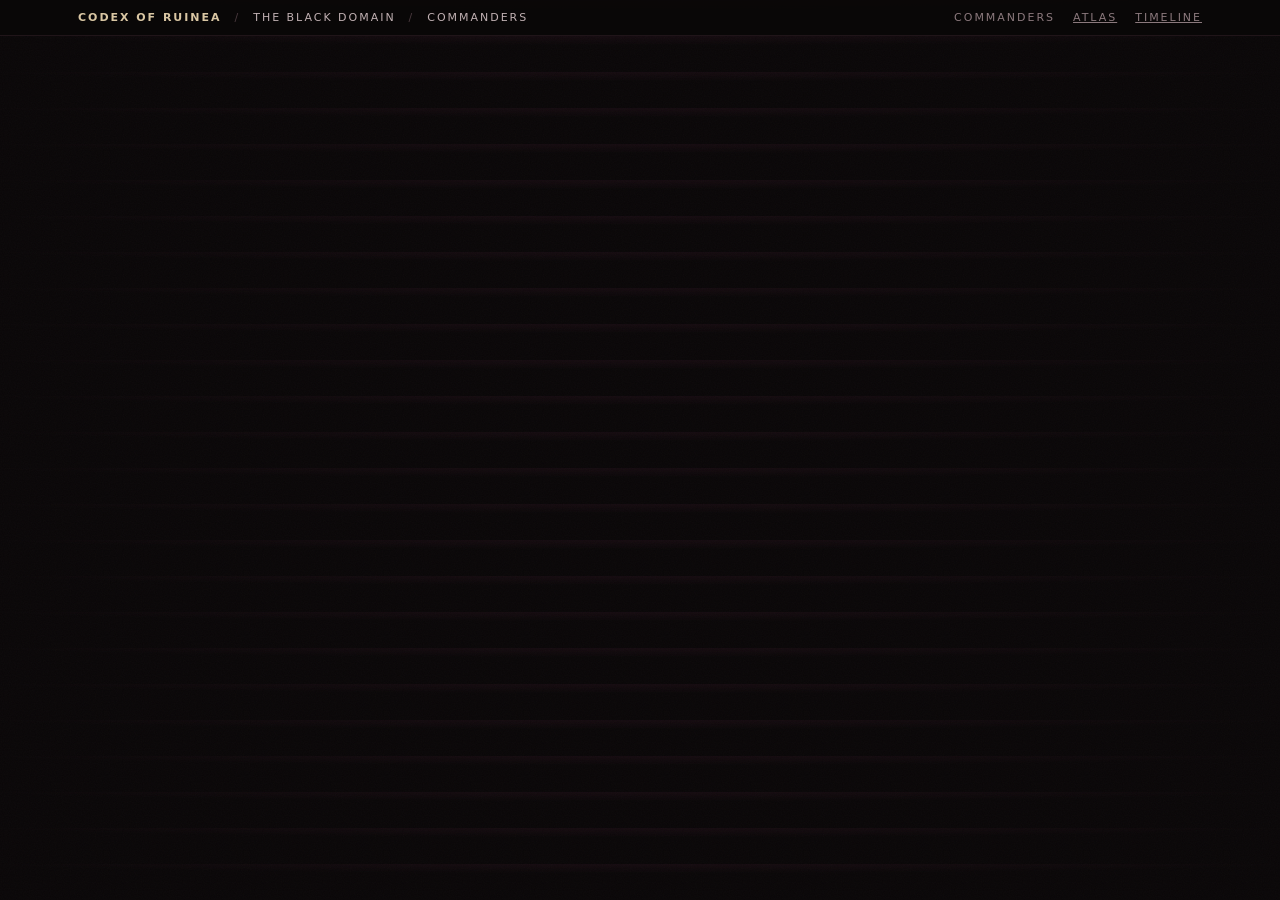
==== commander.html @ 446eeb6d "chore(index): patch otomatis [skip ci]" ====
<!doctype html>
<html lang="en">
<head>
<meta charset="utf-8">
<meta name="viewport" content="width=device-width, initial-scale=1, viewport-fit=cover">
<meta name="theme-color" content="#0a0708">
<title>Commander — Codex of Ruinea</title>
<style>

/* ═══ TOKENS ═══ */
:root{
  --bg:#0a0708; --panel:#140e11; --panel-2:#1a1216;
  --line:#2b1d22; --line-soft:#201519;
  --ink:#ece4e3; --ink-2:#c0b0b2; --muted:#8b797d;
  --garnet:#c22b40; --garnet-dim:#7d1a29; --bone:#d9c6a3;
  --serif:"Iowan Old Style","Palatino Linotype",Palatino,"Book Antiqua",Georgia,serif;
  --sans:ui-sans-serif,system-ui,-apple-system,"Segoe UI",Roboto,Helvetica,Arial,sans-serif;
  --radius:14px; --maxw:1180px;
}
/* ═══ FLUID GUARDS ═══ */
html{-webkit-text-size-adjust:100%;scroll-behavior:smooth}
*,*::before,*::after{box-sizing:border-box;min-width:0}
img,svg,video{max-width:100%;height:auto}
body{margin:0;overflow-wrap:break-word;
  background:radial-gradient(90% 60% at 50% -10%,#1a0d13 0%,transparent 60%),var(--bg);
  color:var(--ink);font:400 16px/1.72 var(--sans);-webkit-font-smoothing:antialiased}
body::after{content:"";position:fixed;inset:0;pointer-events:none;z-index:9;opacity:.03;
  background-image:url("data:image/svg+xml,%3Csvg xmlns='http://www.w3.org/2000/svg' width='140' height='140'%3E%3Cfilter id='n'%3E%3CfeTurbulence type='fractalNoise' baseFrequency='.85' numOctaves='3'/%3E%3C/filter%3E%3Crect width='140' height='140' filter='url(%23n)'/%3E%3C/svg%3E")}
a{color:inherit}
.view[hidden]{display:none!important}

/* flex row yang tidak boleh menyusut */
.toc ol > li,
.roster ol > li,
.chips > li,
.forms__tab{
  flex:0 0 auto;
  min-width:auto;
}

/* ═══ TOP BAR ═══ */
.topbar{position:sticky;top:0;z-index:30;border-bottom:1px solid var(--line-soft);
  background:rgba(10,7,8,.86);backdrop-filter:blur(14px)}
.topbar__in{max-width:var(--maxw);margin:0 auto;padding:12px 28px;display:flex;align-items:center;gap:13px;
  font:500 11px/1 var(--sans);letter-spacing:.18em;text-transform:uppercase;color:var(--muted)}
.topbar__in b{color:var(--bone);font-weight:600}
.topbar__in .sep{color:#4a3a3f}
.topbar__in .cur{color:var(--ink-2);cursor:pointer;text-decoration:none}
.topbar__right{margin-left:auto;display:flex;gap:18px}
.topbar__right a{cursor:pointer;transition:color .2s}
.topbar__right a:hover{color:var(--garnet)}

/* ═══ HERO — potret besar, terpusat ═══ */
.hero{position:relative;overflow:hidden;border-bottom:1px solid var(--line-soft);
  background:
    radial-gradient(110% 80% at 50% 0%,rgba(126,22,48,.48),transparent 62%),
    radial-gradient(80% 110% at 88% 8%,rgba(58,24,88,.38),transparent 66%),
    linear-gradient(180deg,#180e12 0%,#0a0708 88%)}
.hero::before{content:"";position:absolute;left:0;right:0;bottom:0;height:45%;
  background:linear-gradient(180deg,transparent,rgba(140,30,55,.10));pointer-events:none}
/* landing (grid): hero melebur ke latar, tanpa garis potong */
#view-roster .hero{border-bottom:0;background:
  radial-gradient(120% 80% at 50% -10%,rgba(126,22,48,.45) 0%,rgba(126,22,48,.14) 36%,transparent 70%),
  radial-gradient(80% 80% at 88% 0%,rgba(58,24,88,.32) 0%,transparent 62%),
  linear-gradient(180deg,rgba(27,16,21,.88) 0%,rgba(21,13,17,.55) 38%,rgba(10,7,8,0) 100%)}
#view-roster .hero::before{background:linear-gradient(180deg,transparent 0%,rgba(140,30,55,.10) 45%,transparent 100%)}
.hero__in{position:relative;max-width:var(--maxw);margin:0 auto;padding:54px 28px 46px;
  display:grid;grid-template-columns:1fr;justify-items:center;gap:28px;text-align:center}
.hero__in--wide{justify-items:start;text-align:left;max-width:920px;gap:0}
.hero__art{width:min(310px,60vw)}
.hero__art .ph{aspect-ratio:3/4;border-radius:16px}
.eyebrow{margin:0 0 13px;font:600 11px/1 var(--sans);letter-spacing:.24em;text-transform:uppercase;color:var(--garnet)}
h1{margin:0;font:400 clamp(40px,7.5vw,84px)/.96 var(--serif);letter-spacing:-.02em;color:#f4ecea}
h1.sm{font-size:clamp(30px,5.4vw,56px)}
.hero__tag{margin:16px auto 0;max-width:62ch;font:400 16.5px/1.7 var(--serif);color:var(--ink-2)}
.hero__in--wide .hero__tag{margin-left:0}
.chips{display:flex;flex-wrap:wrap;gap:7px;margin:22px 0 0;padding:0;list-style:none;justify-content:center}
.hero__in--wide .chips{justify-content:flex-start}
.chips li{padding:6px 12px;border:1px solid var(--line);border-radius:999px;
  font:500 10.5px/1 var(--sans);letter-spacing:.11em;text-transform:uppercase;
  color:var(--ink-2);background:rgba(255,255,255,.02)}
.chips li.is-accent{border-color:var(--garnet-dim);color:#e6a7b0;background:rgba(194,43,64,.10)}

/* ═══ LAYOUT ═══ */
.wrap{max-width:var(--maxw);margin:0 auto;padding:40px 28px 120px}
.layout{max-width:var(--maxw);margin:0 auto;padding:0 28px 120px;
  display:grid;grid-template-columns:208px minmax(0,1fr);gap:52px}
.side{position:sticky;top:64px;align-self:start;padding:28px 0 0;max-height:calc(100vh - 80px);overflow-y:auto}
.side h2{margin:0 0 14px;font:600 10px/1 var(--sans);letter-spacing:.24em;text-transform:uppercase;color:var(--muted)}
.toc ol{list-style:none;margin:0;padding:0;display:grid;gap:2px;font:400 13px/1 var(--sans)}
.toc a{display:flex;gap:10px;padding:8px 10px;border-radius:8px;text-decoration:none;color:var(--ink-2);transition:background .18s,color .18s}
.toc a i{font-style:normal;color:#4d3b40;font-variant-numeric:tabular-nums;font-size:11px;padding-top:2px}
.toc a:hover{background:rgba(194,43,64,.10);color:#fff}
.roster{margin-top:28px;padding-top:20px;border-top:1px solid var(--line-soft)}
.roster ol{list-style:none;margin:0;padding:0;display:grid;gap:1px}
.roster a{display:grid;grid-template-columns:22px minmax(0,1fr) auto;align-items:center;gap:9px;
  padding:6px 8px;border-radius:7px;text-decoration:none;color:var(--ink-2);font-size:12.5px;
  cursor:pointer;transition:background .16s,color .16s}
.roster a:hover{background:rgba(255,255,255,.04);color:#fff}
.roster .av{width:22px;height:22px;border-radius:50%;border:1px solid var(--line);
  background:linear-gradient(150deg,#241820,#12100f);overflow:hidden}
.roster .av img{width:100%;height:100%;object-fit:cover}
.roster .nm{overflow:hidden;text-overflow:ellipsis;white-space:nowrap}
.roster .t{font:600 10px/1 var(--sans);color:#5c4a4f;font-variant-numeric:tabular-nums}
.roster a[aria-current="page"]{background:rgba(194,43,64,.13);color:#fff}
.roster a[aria-current="page"] .t{color:#e6a7b0}
.roster a[aria-current="page"] .av{border-color:var(--garnet)}
main{min-width:0;padding-top:30px}

/* ═══ SECTIONS ═══ */
.sec{padding:40px 0 0;scroll-margin-top:80px}
.sec__head{margin-bottom:24px;border-bottom:1px solid var(--line-soft);padding-bottom:14px}
.sec__kick{display:block;font:600 10px/1 var(--sans);letter-spacing:.24em;text-transform:uppercase;color:var(--garnet);margin-bottom:9px}
.sec h2{margin:0;font:400 clamp(24px,3.2vw,32px)/1.15 var(--serif);color:#f2e9e7}
.sec h3{margin:32px 0 12px;font:600 12px/1 var(--sans);letter-spacing:.16em;text-transform:uppercase;color:var(--bone)}
.sec p{margin:0 0 15px;color:var(--ink-2);max-width:none}
.sec p.lead{font:400 18.5px/1.7 var(--serif);color:var(--ink)}
.sec p strong{color:var(--ink);font-weight:600}

/* ═══ IMAGE PLACEHOLDER ═══ */
.ph{position:relative;display:grid;place-items:center;overflow:hidden;
  border:1px solid var(--line);border-radius:var(--radius);
  background:repeating-linear-gradient(135deg,rgba(194,43,64,.055) 0 14px,transparent 14px 28px),
             linear-gradient(155deg,#1c1216,#0c0809)}
.ph::before,.ph::after{content:"";position:absolute;width:15px;height:15px;border:1px solid var(--garnet-dim);opacity:.6}
.ph::before{top:11px;left:11px;border-right:0;border-bottom:0}
.ph::after{bottom:11px;right:11px;border-left:0;border-top:0}
.ph>span{padding:0 16px;text-align:center;font:500 9.5px/1.9 var(--sans);
  letter-spacing:.15em;text-transform:uppercase;color:#6f5c61}
.ph>span b{display:block;color:#967f85;font-weight:600;letter-spacing:.2em}
.ph>img{position:absolute;inset:0;width:100%;height:100%;object-fit:cover;z-index:1}
.ph.has-img>span{display:none}
.ph--wide{aspect-ratio:16/9}

/* ═══ INFOBOX ═══ */
.infobox{float:right;width:280px;margin:0 0 20px 30px;border:1px solid var(--line);
  border-radius:var(--radius);background:linear-gradient(170deg,var(--panel-2),var(--panel));overflow:hidden}
.infobox h3{margin:0;padding:12px 17px;border-bottom:1px solid var(--line-soft);
  font:600 10px/1 var(--sans);letter-spacing:.22em;text-transform:uppercase;
  color:var(--bone);background:rgba(194,43,64,.08)}
.infobox dl{margin:0;padding:5px 0}
.infobox dl>div{display:grid;grid-template-columns:88px minmax(0,1fr);gap:11px;padding:9px 17px;border-bottom:1px solid rgba(255,255,255,.028)}
.infobox dl>div:last-child{border-bottom:0}
.infobox dt{font:600 9.5px/1.6 var(--sans);letter-spacing:.13em;text-transform:uppercase;color:#5c4a4f;padding-top:2px}
.infobox dd{margin:0;font:400 13px/1.6 var(--sans);color:var(--ink-2)}
.infobox dd b{color:var(--ink);font-weight:600}

/* ═══ FORM TABS — potret besar di tengah ═══ */
.forms{margin:26px 0 0}
.forms__tabs{display:flex;flex-wrap:wrap;gap:5px;margin-bottom:24px;
  border-bottom:1px solid var(--line-soft);padding-bottom:13px;justify-content:center}
.forms__tab{cursor:pointer;padding:9px 14px;border-radius:8px;border:1px solid transparent;
  background:transparent;font:500 10.5px/1 var(--sans);letter-spacing:.13em;
  text-transform:uppercase;color:var(--muted);transition:all .18s}
.forms__tab:hover{color:var(--ink);background:rgba(255,255,255,.03)}
.forms__tab.is-active{color:#fff;background:rgba(194,43,64,.14);border-color:var(--garnet-dim)}
.forms__panels>.panel{display:none}
.forms__panels>.panel.is-active{display:block}
.panel .ph{aspect-ratio:3/4;width:min(320px,74vw);margin:0 auto 22px;border-radius:14px}
.panel h4{margin:0 0 12px;font:400 22px/1.2 var(--serif);color:#f0e7e5;text-align:center}
.panel p{margin:0 auto 12px;font-size:14.5px;color:var(--ink-2);max-width:none;text-align:left}
.panel .meta{display:flex;flex-wrap:wrap;gap:6px;margin-top:15px;justify-content:center}
.meta em{font-style:normal;padding:5px 10px;border-radius:6px;background:rgba(255,255,255,.035);
  border:1px solid var(--line-soft);font:500 9.5px/1 var(--sans);letter-spacing:.1em;
  text-transform:uppercase;color:#a08a8f}

/* ═══ PLATE ═══ */
.plate{margin:34px 0 0;border:1px solid var(--line);border-radius:var(--radius);background:var(--panel);overflow:hidden}
.plate__fig{position:relative}
.plate__fig .ph{aspect-ratio:16/9;border:0;border-radius:0}
.plate__fig::after{content:"";position:absolute;inset:0;pointer-events:none;
  background:radial-gradient(125% 95% at 50% 42%,transparent 48%,rgba(10,7,8,.55) 100%)}
.plate figcaption{padding:18px 22px 20px;border-top:1px solid var(--line-soft);
  background:linear-gradient(180deg,rgba(194,43,64,.06),rgba(0,0,0,0) 85%)}
.plate__label{display:block;margin-bottom:8px;font:600 10px/1 var(--sans);letter-spacing:.22em;text-transform:uppercase;color:var(--garnet)}
.plate figcaption p{margin:0;font:400 15px/1.7 var(--serif);color:var(--ink-2)}
@media (min-width:1100px){.plate{margin-left:-26px;margin-right:-26px}}

/* ═══ QUOTES ═══ */
.quote{margin:0 0 12px;padding:18px 22px;border-radius:var(--radius);background:var(--panel);
  border:1px solid var(--line-soft);border-left:2px solid var(--garnet-dim)}
.quote p{margin:0;font:400 16.5px/1.62 var(--serif);color:#e4d9d8;font-style:italic;max-width:64ch}
.quote footer{margin-top:11px;font:500 9.5px/1 var(--sans);letter-spacing:.17em;text-transform:uppercase;color:var(--muted)}
.quote footer b{color:var(--garnet);font-weight:600}

/* ═══ STATS ═══ */
.stats{display:grid;gap:11px;margin:20px 0 8px;max-width:520px}
.stat{display:grid;grid-template-columns:42px minmax(0,1fr) 38px;gap:13px;align-items:center}
.stat__k{font:600 10px/1 var(--sans);letter-spacing:.15em;color:var(--muted)}
.stat__bar{height:6px;border-radius:99px;background:rgba(255,255,255,.055);overflow:hidden}
.stat__bar i{display:block;height:100%;border-radius:99px;
  background:linear-gradient(90deg,var(--garnet-dim),var(--garnet));width:var(--v);
  animation:grow .9s cubic-bezier(.2,.8,.2,1) both}
.stat__v{font:600 13px/1 var(--sans);color:var(--ink);text-align:right;font-variant-numeric:tabular-nums}
@keyframes grow{from{width:0}}

/* ═══ ABILITIES ═══ */
.abilities{display:grid;grid-template-columns:repeat(auto-fit,minmax(262px,1fr));gap:13px;margin-top:18px}
.ab{padding:19px;border-radius:var(--radius);border:1px solid var(--line-soft);background:var(--panel);transition:border-color .2s,transform .2s}
.ab:hover{border-color:var(--garnet-dim);transform:translateY(-2px)}
.ab h4{margin:0 0 4px;font:400 17.5px/1.3 var(--serif);color:#f0e7e5}
.ab .ab__sub{margin:0 0 11px;font:500 9.5px/1 var(--sans);letter-spacing:.15em;text-transform:uppercase;color:var(--garnet)}
.ab p{margin:0 0 11px;font-size:13.5px;line-height:1.62;color:var(--ink-2)}
.ab__row{display:flex;gap:9px;padding:7px 0;border-top:1px solid rgba(255,255,255,.035);font-size:12.5px;line-height:1.55}
.ab__row b{flex:0 0 58px;font:600 9.5px/1.9 var(--sans);letter-spacing:.13em;text-transform:uppercase;color:#5c4a4f}
.ab__row span{color:#a8969a}
.ab__row--story span{color:#8f7c81;font-style:italic}

/* ═══ TIMELINE ═══ */
.tl{position:relative;margin:24px 0 0;padding-left:26px}
.tl::before{content:"";position:absolute;left:5px;top:6px;bottom:6px;width:1px;
  background:linear-gradient(180deg,var(--garnet-dim),var(--line-soft))}
.tl__item{position:relative;padding:0 0 26px}
.tl__item::before{content:"";position:absolute;left:-26px;top:8px;width:11px;height:11px;
  border-radius:50%;background:var(--bg);border:1px solid var(--garnet)}
.tl__item:last-child::before{background:var(--garnet);box-shadow:0 0 0 4px rgba(194,43,64,.14)}
.tl__when{display:block;font:600 10px/1 var(--sans);letter-spacing:.19em;text-transform:uppercase;color:var(--muted);margin-bottom:7px}
.tl__item h4{margin:0 0 6px;font:400 18.5px/1.3 var(--serif);color:#eee5e3}
.tl__item p{margin:0;font-size:14.5px;line-height:1.68;color:var(--ink-2);max-width:none}

/* ═══ KEEPSAKE ═══ */
.keepsake{margin:28px 0 0;border-radius:var(--radius);overflow:hidden;border:1px solid var(--line);
  background:linear-gradient(165deg,#1a1114,#0d090a);display:grid;grid-template-columns:250px minmax(0,1fr)}
.keepsake .ph{border:0;border-radius:0;aspect-ratio:4/3;height:100%;width:100%;min-width:0}
.keepsake__body{padding:26px}
.keepsake__body h4{margin:0 0 13px;font:400 21px/1.25 var(--serif);color:var(--bone)}
.keepsake__body p{margin:0 0 11px;font-size:15px;line-height:1.7;color:var(--ink-2)}
.keepsake__body p:last-child{margin-bottom:0}

/* ═══ RELATIONSHIPS ═══ */
.rels{display:grid;grid-template-columns:repeat(auto-fit,minmax(280px,1fr));gap:12px;margin-top:20px}
.rel{padding:17px 19px;border-radius:0 10px 10px 0;border:1px solid var(--line-soft);
  border-left:2px solid var(--garnet-dim);background:var(--panel)}
.rel h4{margin:0 0 2px;font:400 17.5px/1.3 var(--serif);color:#eee5e3}
.rel .rel__role{display:block;margin:0 0 9px;font:500 9.5px/1.4 var(--sans);
  letter-spacing:.15em;text-transform:uppercase;color:var(--garnet)}
.rel p{margin:0;font-size:13.5px;line-height:1.62;color:var(--ink-2)}

/* ═══ SPOILER ═══ */
.spoiler{margin:24px 0 0;border:1px solid var(--garnet-dim);border-radius:var(--radius);
  background:linear-gradient(160deg,rgba(194,43,64,.09),rgba(0,0,0,0) 60%),var(--panel);overflow:hidden}
.spoiler summary{cursor:pointer;list-style:none;padding:17px 21px;display:flex;align-items:center;gap:12px;
  font:600 11px/1 var(--sans);letter-spacing:.19em;text-transform:uppercase;color:#e6a7b0}
.spoiler summary::-webkit-details-marker{display:none}
.spoiler summary::before{content:"◆";color:var(--garnet);font-size:10px;transition:transform .25s}
.spoiler[open] summary::before{transform:rotate(90deg)}
.spoiler summary::after{content:"reveal";margin-left:auto;color:var(--muted);letter-spacing:.13em;font-weight:500}
.spoiler[open] summary::after{content:"close"}
.spoiler__body{padding:0 21px 22px;border-top:1px solid rgba(194,43,64,.18)}
.spoiler__body .tl{margin-top:20px}

/* ═══ ROSTER GRID ═══ */
.grid{display:grid;grid-template-columns:repeat(auto-fit,minmax(200px,1fr));gap:15px;margin-top:26px}
.cmd{display:block;text-decoration:none;border-radius:var(--radius);overflow:hidden;
  border:1px solid var(--line);background:var(--panel);cursor:pointer;transition:border-color .2s,transform .2s}
.cmd:hover{border-color:var(--garnet-dim);transform:translateY(-3px)}
.cmd .ph{aspect-ratio:1/1;border:0;border-radius:0}
.cmd__body{padding:14px 16px 16px;background:linear-gradient(180deg,#160f13,#0c0809)}
.cmd__name{font:400 19px/1.2 var(--serif);color:#f0e7e5}
.cmd__title{margin-top:6px;font:600 9.5px/1.4 var(--sans);letter-spacing:.15em;text-transform:uppercase;color:var(--garnet)}
.cmd__meta{display:flex;justify-content:space-between;align-items:baseline;margin-top:11px;padding-top:10px;
  border-top:1px solid var(--line-soft);font:500 9.5px/1 var(--sans);letter-spacing:.09em;text-transform:uppercase;color:var(--muted)}
.cmd__meta b{color:var(--ink);font-weight:600;font-variant-numeric:tabular-nums}
.cmd--lead{border-color:var(--garnet-dim)}

/* ═══ PAGER ═══ */
.pager{margin-top:60px;padding-top:22px;border-top:1px solid var(--line-soft);display:flex;gap:12px;flex-wrap:wrap}
.pager a{flex:1 1 200px;padding:17px 19px;border-radius:var(--radius);border:1px solid var(--line-soft);
  background:var(--panel);text-decoration:none;cursor:pointer;transition:border-color .2s,background .2s}
.pager a:hover{border-color:var(--garnet-dim);background:var(--panel-2)}
.pager small{display:block;font:600 9.5px/1 var(--sans);letter-spacing:.19em;text-transform:uppercase;color:var(--muted);margin-bottom:6px}
.pager strong{font:400 16.5px/1.3 var(--serif);color:#eee5e3;font-weight:400}

/* ═══ RESPONSIVE ═══ */
@media (max-width:1100px){
  .layout{grid-template-columns:180px minmax(0,1fr);gap:34px;padding:0 24px 110px}
  .plate{margin-left:0;margin-right:0}
  .hero__in{padding:46px 24px 40px}
}
@media (max-width:900px){
  .hero__in{padding:34px 20px 30px;gap:22px}
  .hero__art{width:min(240px,64vw)}
  h1{font-size:clamp(34px,10vw,52px)}
  h1.sm{font-size:clamp(27px,7.6vw,40px)}
  .hero__tag{font-size:15.5px;line-height:1.65;margin-top:13px}
  .chips{gap:6px;margin-top:18px}
  .chips li{font-size:9.5px;padding:6px 10px}

  .layout{grid-template-columns:1fr;gap:0;padding:0 20px 96px}
  .side{position:static;max-height:none;overflow:visible;padding:13px 0 0;margin-bottom:4px;
    border-bottom:1px solid var(--line-soft)}
  .side>h2{display:none}
  .toc ol{display:flex;gap:7px;overflow-x:auto;-webkit-overflow-scrolling:touch;
    padding-bottom:11px;scrollbar-width:none}
  .toc ol::-webkit-scrollbar{display:none}
  .toc a{flex:0 0 auto;min-width:auto;white-space:nowrap;
    border:1px solid var(--line-soft);padding:8px 12px;font-size:12px}

  .roster{margin-top:0;padding-top:0;border-top:0;overflow-x:auto;scrollbar-width:none}
  .roster::-webkit-scrollbar{display:none}
  .roster h2{display:none}
  .roster ol{display:flex;gap:14px;padding:2px 0 13px}
  .roster a{grid-template-columns:1fr;justify-items:center;gap:6px;width:56px;padding:0}
  .roster .av{width:42px;height:42px}
  .roster .nm{font-size:9px;letter-spacing:.02em;text-align:center;max-width:56px;white-space:normal;line-height:1.3}
  .roster .t{display:none}

  .infobox{float:none;width:100%;margin:0 0 22px}
  .infobox dl>div{grid-template-columns:84px minmax(0,1fr);gap:10px}

  .forms__tabs{flex-wrap:nowrap;overflow-x:auto;scrollbar-width:none;gap:4px;justify-content:flex-start}
  .forms__tabs::-webkit-scrollbar{display:none}
  .forms__tab{white-space:nowrap;flex:0 0 auto}
  .panel .ph{width:min(290px,78vw)}

  .keepsake{grid-template-columns:1fr}
  .keepsake .ph{aspect-ratio:16/9;height:auto}
  .plate figcaption{padding:15px 17px 17px}
  .plate figcaption p{font-size:14.5px}

  .grid{grid-template-columns:repeat(auto-fit,minmax(140px,1fr));gap:12px;margin-top:20px}
  .cmd__body{padding:11px 13px 13px}
  .cmd__name{font-size:16.5px}
  .cmd__title{font-size:8.5px;letter-spacing:.11em}
  .cmd__meta{font-size:8.5px;letter-spacing:.05em;margin-top:9px;padding-top:8px}

  .topbar__in{padding:11px 20px;font-size:10px;gap:9px}
  .topbar__right{display:none}
  .cur{overflow:hidden;text-overflow:ellipsis;white-space:nowrap}

  .wrap{padding:28px 20px 90px}
  .sec{padding-top:32px}
  .tl{padding-left:22px}
  .tl__item::before{left:-22px}
}
@media (max-width:620px){
  .hero__art{width:min(210px,68vw)}
  .sec p.lead{font-size:16.5px;line-height:1.66}
  .abilities,.rels{grid-template-columns:1fr}
  .ab{padding:16px}
  .ab h4{font-size:16.5px}
  .quote{padding:15px 17px}
  .quote p{font-size:15.5px}
  .stat{grid-template-columns:34px minmax(0,1fr) 30px;gap:10px}
}
@media (max-width:400px){
  .hero__art{width:min(180px,72vw)}
  .infobox dl>div{grid-template-columns:1fr;gap:1px;padding:9px 15px}
  .infobox dt{padding-top:0}
}

</style>
</head>
<body>

<div class="topbar">
  <div class="topbar__in">
    <b>Codex of Ruinea</b><span class="sep">/</span>
    <a class="cur" data-view="roster">The Black Domain</a>
    <span class="sep">/</span>
    <span class="cur" id="crumb">Commanders</span>
    <div class="topbar__right"><a data-view="roster">Commanders</a><a href="#">Atlas</a><a href="#">Timeline</a></div>
  </div>



<script>
/* ═══ AUTO IMAGE LOADER ═══ */
(function(){
  const EXT = ['webp','png','jpg','jpeg'];

  document.querySelectorAll('.ph[data-img]').forEach(ph => {
    if (ph.dataset.label) {
      const s = document.createElement('span');
      s.innerHTML = ph.dataset.label;
      ph.appendChild(s);
    }
    const base = 'assets/' + ph.dataset.img;
    const img = new Image();
    img.alt = ph.dataset.alt || '';
    img.decoding = 'async';
    img.style.objectFit = ph.dataset.fit || 'cover';
    img.style.objectPosition = ph.dataset.pos || 'center';

    let i = 0;
    img.onload = () => { ph.classList.add('has-img'); };
    img.onerror = () => {
      i++;
      if (i < EXT.length) img.src = base + '.' + EXT[i];
      else img.remove();
    };
    img.src = base + '.' + EXT[0];

    ph.prepend(img);        /* masuk DOM dulu */
    img.loading = 'lazy';   /* baru boleh lazy */
  });

  /* avatar strip sidebar */
  document.querySelectorAll('.roster .av').forEach(av => {
    const link = av.closest('a');
    const id = link && link.dataset.view;
    if (!id) return;
    const base = 'assets/' + id + '-roster';
    const im = new Image();
    let i = 0;
    im.onerror = () => { i++; if (i < EXT.length) im.src = base + '.' + EXT[i]; else im.remove(); };
    im.onload = () => { av.appendChild(im); };
    im.src = base + '.' + EXT[0];
  });
})();



/* ═══ FORM TABS ═══ */
document.addEventListener('click', e => {
  const tab = e.target.closest('.forms__tab');
  if (!tab) return;
  const box = tab.closest('[data-forms]');
  const tabs = [...box.querySelectorAll('.forms__tab')];
  const idx = tabs.indexOf(tab);
  tabs.forEach((t,i) => t.classList.toggle('is-active', i === idx));
  box.querySelectorAll('.forms__panels > .panel')
     .forEach((p,i) => p.classList.toggle('is-active', i === idx));
});




/* ═══ ROUTER (URL hash) ═══ */
const TITLES = {roster:'Commanders',azalea:'Azalea',vorlag:'Vorlag',kazagar:'Kazagar',
  gorath:'Gorath',alleen:'Alleen',zargoth:"Zar'goth",vexia:'Vexia',silphira:'Silphira',nuva:'Nuva'};

function go(id){
  const target = document.getElementById('view-' + id) || document.getElementById('view-roster');
  if (!target) return;
  document.querySelectorAll('.view').forEach(v => { v.hidden = (v !== target); });
  document.getElementById('crumb').textContent = TITLES[id] || 'Commanders';
  window.scrollTo(0, 0);
  document.querySelectorAll('.roster a').forEach(a => {
    const href = a.getAttribute('href') || '';
    const match = href.match(/#(\w+)$/);
    const viewId = match ? match[1] : null;
    if (viewId === id) a.setAttribute('aria-current','page');
    else a.removeAttribute('aria-current');
  });
}

window.addEventListener('hashchange', () => {
  const id = window.location.hash.slice(1) || 'azalea';
  go(id);
});

document.addEventListener('click', e => {
  const el = e.target.closest('[href^="#"]');
  if (!el) return;
  const id = el.getAttribute('href').slice(1);
  if (!id || !document.getElementById('view-' + id)) return;
  // let hashchange handle it
});

// Init from hash
const initialId = window.location.hash.slice(1) || 'azalea';
go(initialId);

</script>
</body>
</html>
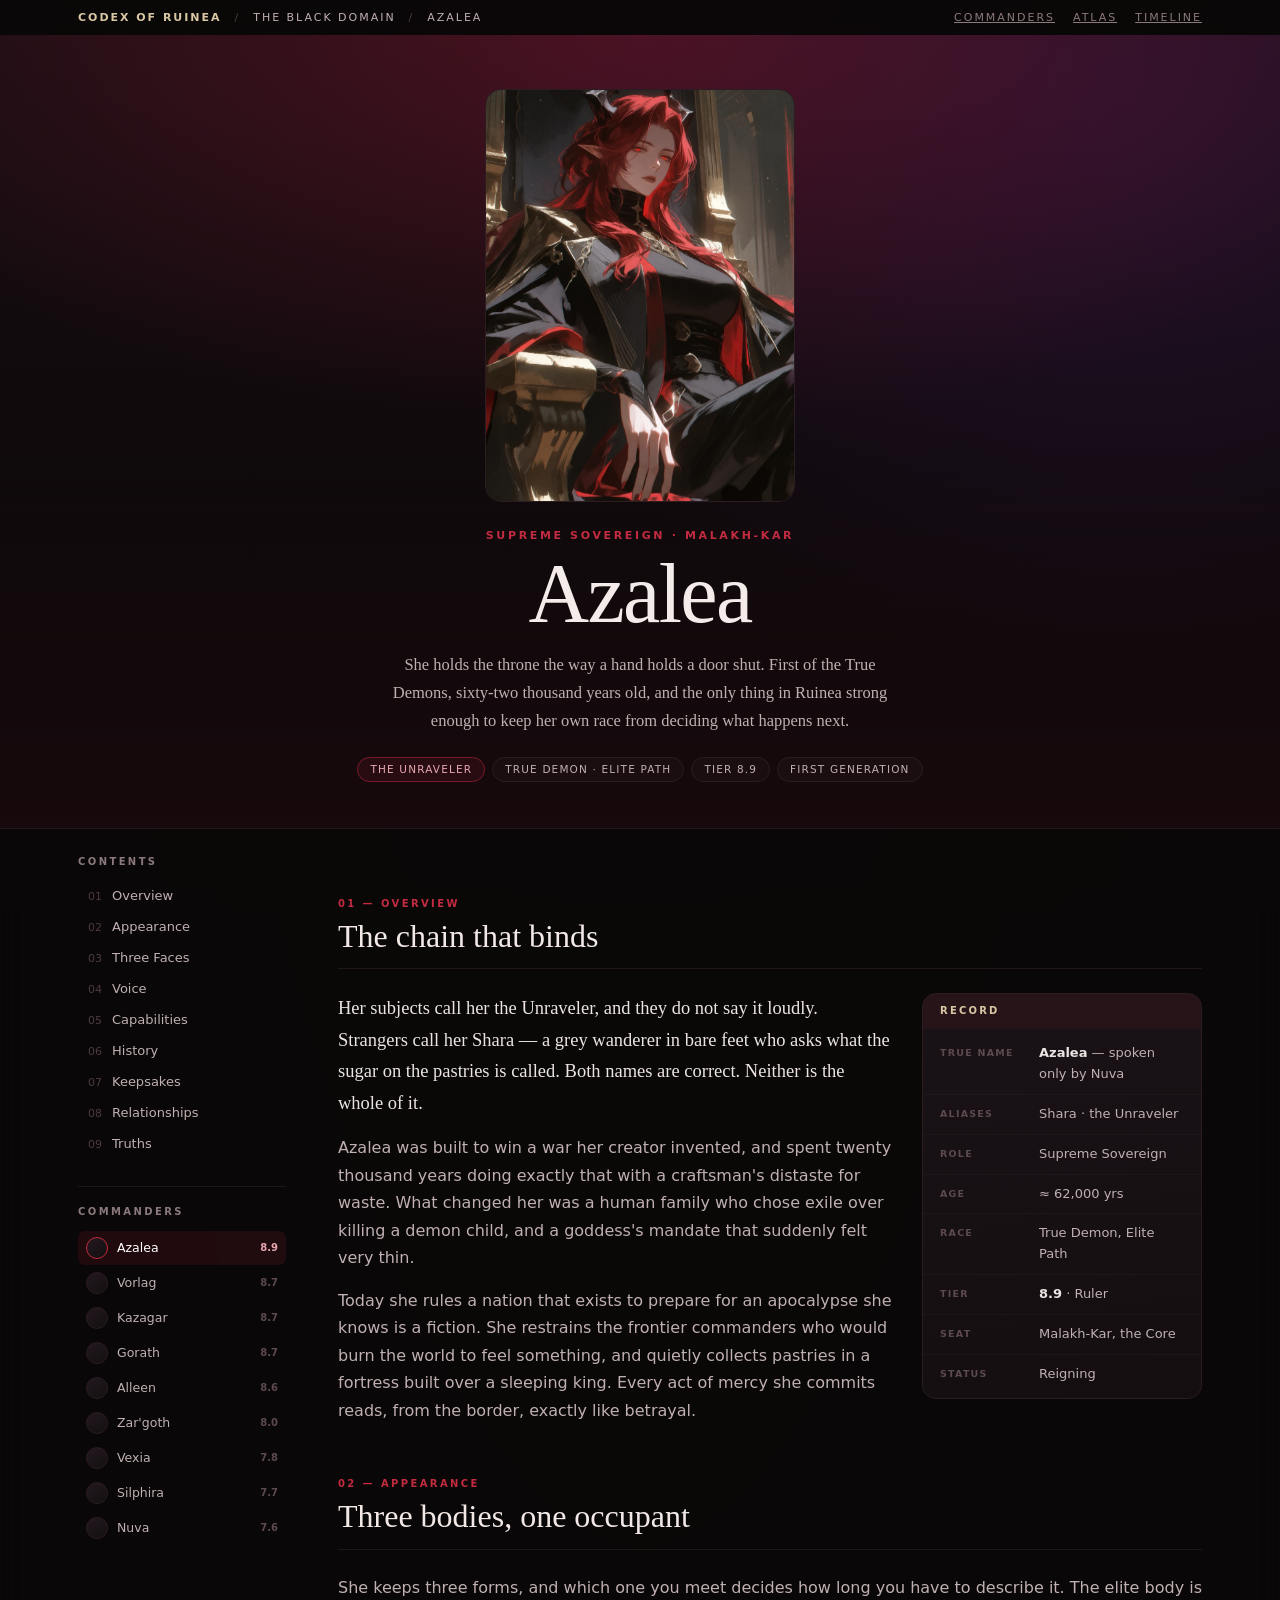
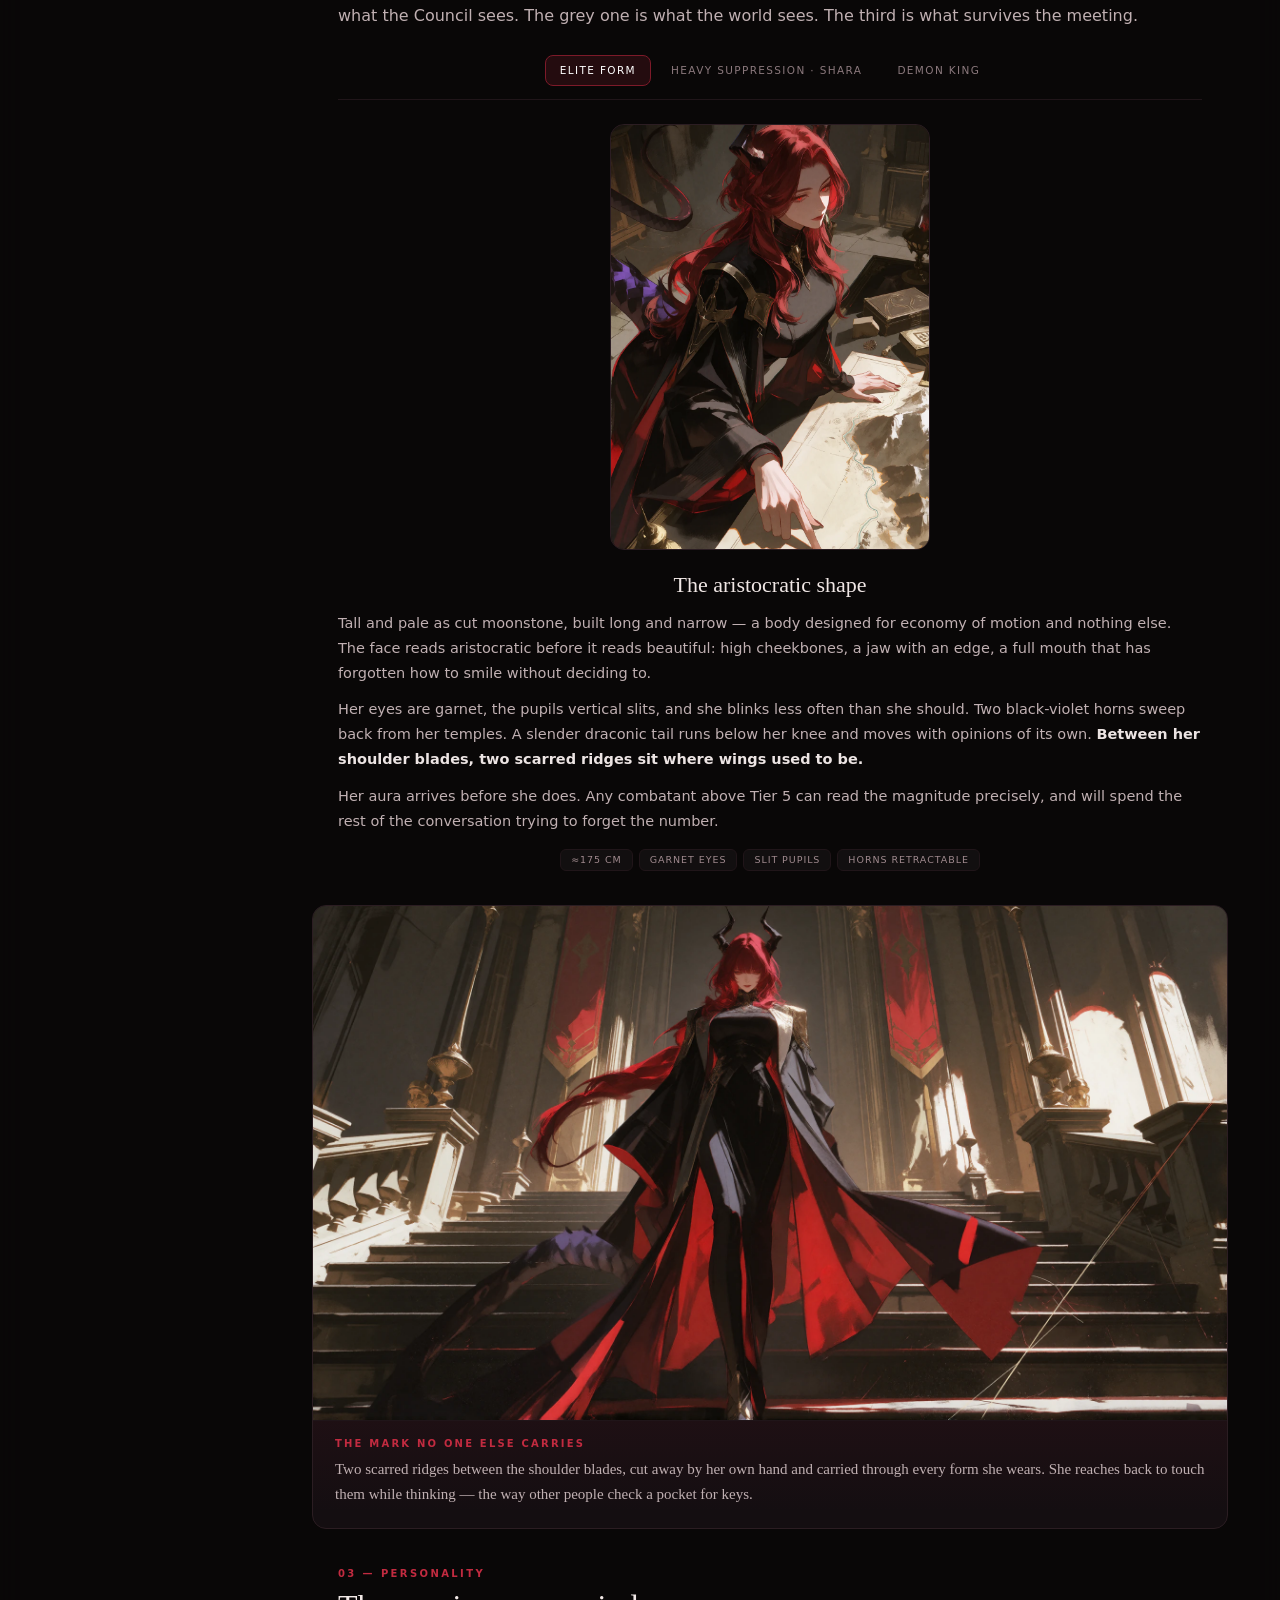
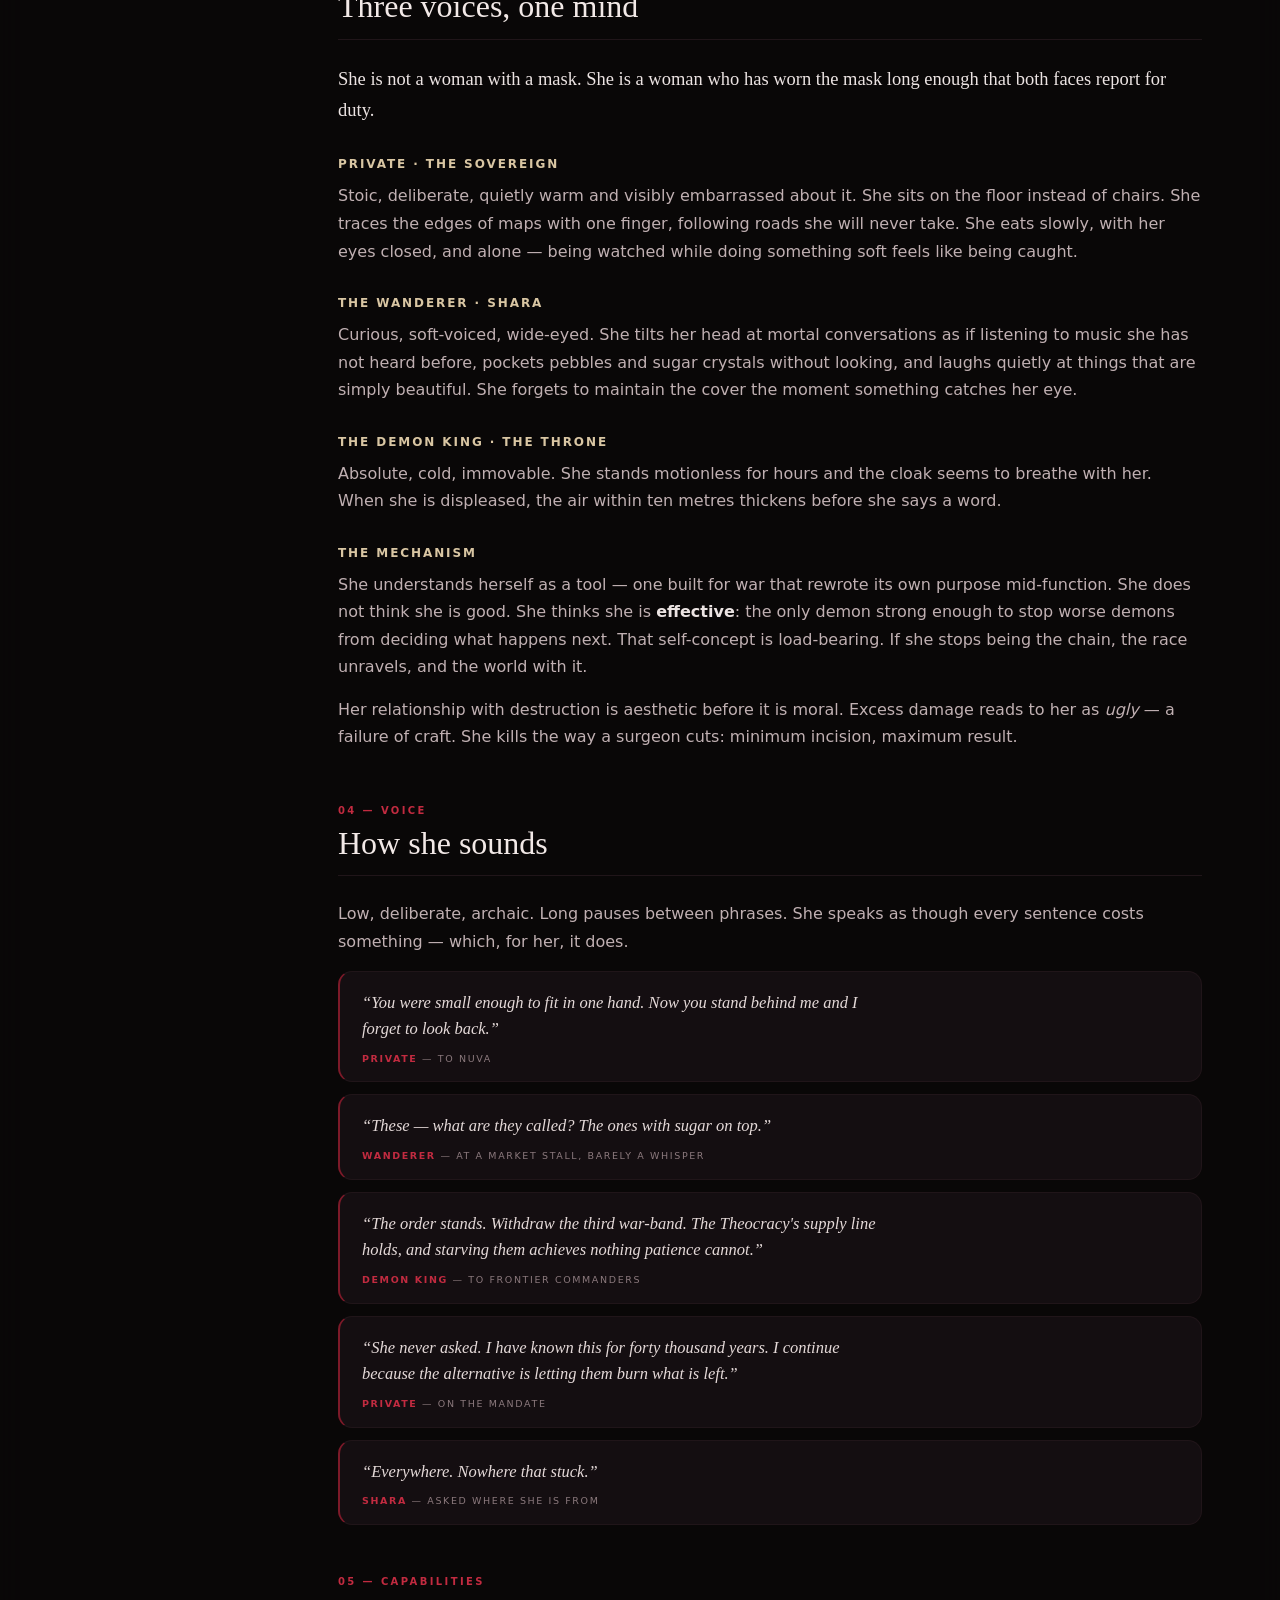
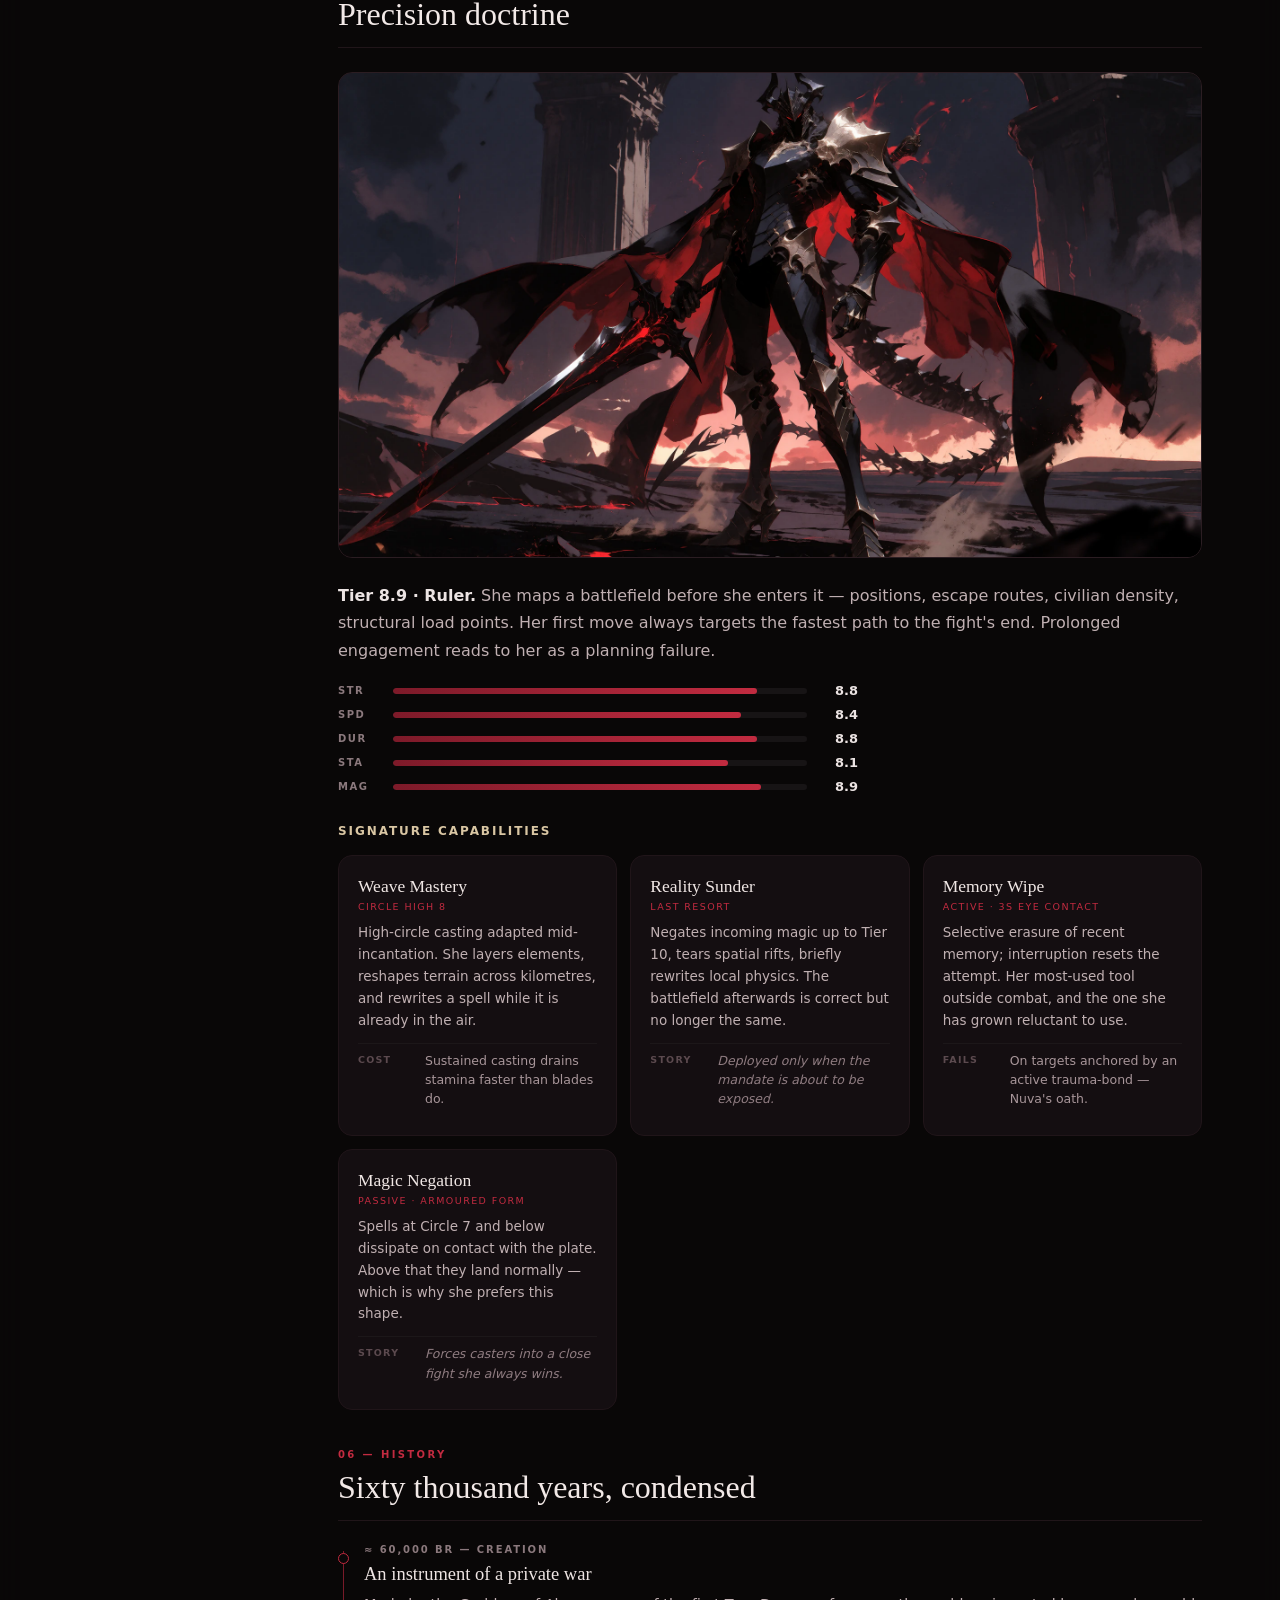
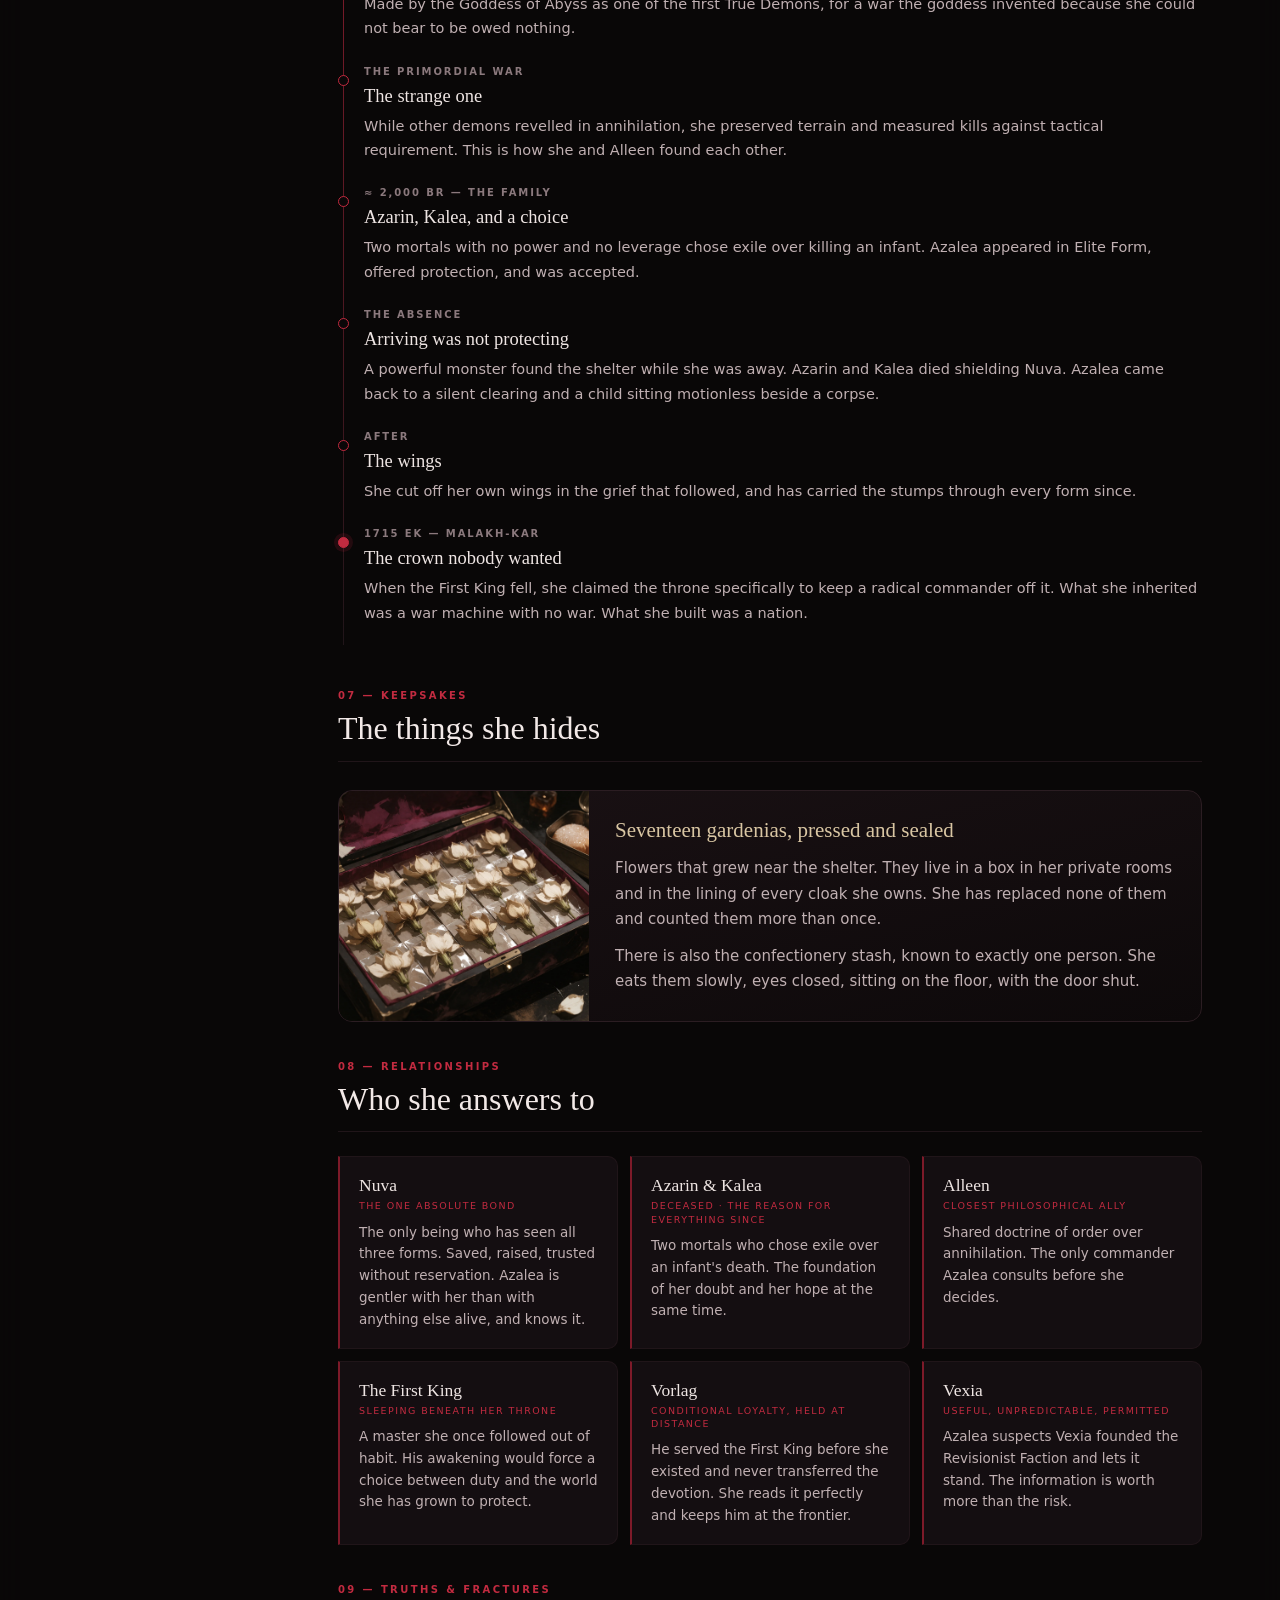
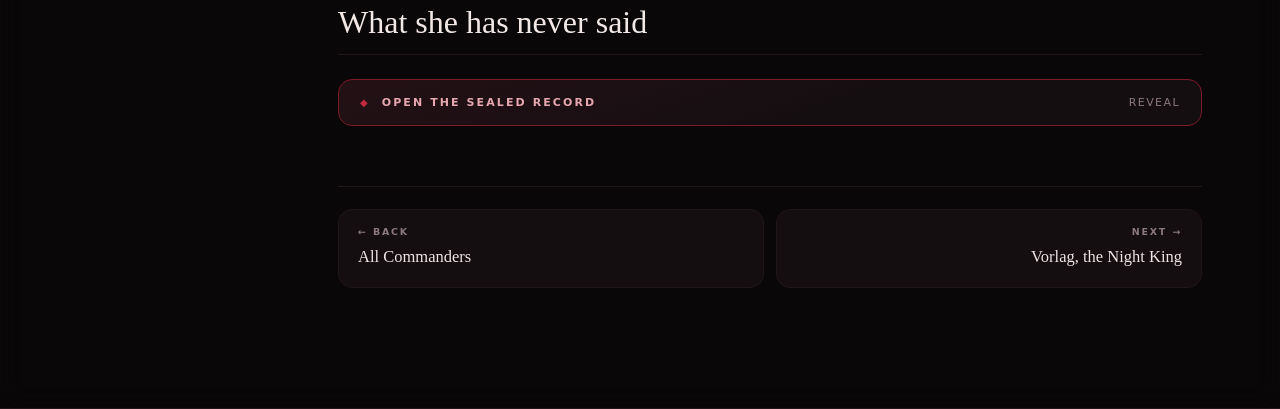
==== commit ba43aeac: "chore(index): patch otomatis [skip ci]" ====
--- a/commander.html
+++ b/commander.html
@@ -356,13 +356,1352 @@
 <div class="topbar">
   <div class="topbar__in">
     <b>Codex of Ruinea</b><span class="sep">/</span>
-    <a class="cur" data-view="roster">The Black Domain</a>
+    <a class="cur" href="index.html">The Black Domain</a>
     <span class="sep">/</span>
     <span class="cur" id="crumb">Commanders</span>
-    <div class="topbar__right"><a data-view="roster">Commanders</a><a href="#">Atlas</a><a href="#">Timeline</a></div>
+    <div class="topbar__right"><a href="index.html">Commanders</a><a href="#">Atlas</a><a href="#">Timeline</a></div>
   </div>
 
-
+<!-- ══════════ AZALEA ══════════ -->
+<div class="view" id="view-azalea" hidden>
+  <header class="hero"><div class="hero__in">
+    <div class="hero__art"><div class="ph" data-img="azalea-hero" data-fit="cover" data-label="Hero portrait · Elite Form · 3:4"></div></div>
+    <div>
+      <p class="eyebrow">Supreme Sovereign · Malakh-Kar</p>
+      <h1>Azalea</h1>
+      <p class="hero__tag">She holds the throne the way a hand holds a door shut. First of the True Demons, sixty-two thousand years old, and the only thing in Ruinea strong enough to keep her own race from deciding what happens next.</p>
+      <ul class="chips"><li class="is-accent">The Unraveler</li><li>True Demon · Elite Path</li><li>Tier 8.9</li><li>First Generation</li></ul>
+    </div>
+  </div></header>
+
+  <div class="layout">
+    <aside class="side">
+      <h2>Contents</h2>
+      <nav class="toc"><ol>
+        <li><a href="#overview"><i>01</i>Overview</a></li>
+        <li><a href="#appearance"><i>02</i>Appearance</a></li>
+        <li><a href="#faces"><i>03</i>Three Faces</a></li>
+        <li><a href="#voice"><i>04</i>Voice</a></li>
+        <li><a href="#capabilities"><i>05</i>Capabilities</a></li>
+        <li><a href="#history"><i>06</i>History</a></li>
+        <li><a href="#keepsakes"><i>07</i>Keepsakes</a></li>
+        <li><a href="#relations"><i>08</i>Relationships</a></li>
+        <li><a href="#truths"><i>09</i>Truths</a></li>
+      </ol></nav>
+      <nav class="roster"><h2>Commanders</h2><ol>
+        <li><a href="commander.html#azalea" aria-current="page"><span class="av"></span><span class="nm">Azalea</span><span class="t">8.9</span></a></li>
+        <li><a href="commander.html#vorlag"><span class="av"></span><span class="nm">Vorlag</span><span class="t">8.7</span></a></li>
+        <li><a href="commander.html#kazagar"><span class="av"></span><span class="nm">Kazagar</span><span class="t">8.7</span></a></li>
+        <li><a href="commander.html#gorath"><span class="av"></span><span class="nm">Gorath</span><span class="t">8.7</span></a></li>
+        <li><a href="commander.html#alleen"><span class="av"></span><span class="nm">Alleen</span><span class="t">8.6</span></a></li>
+        <li><a href="commander.html#zargoth"><span class="av"></span><span class="nm">Zar'goth</span><span class="t">8.0</span></a></li>
+        <li><a href="commander.html#vexia"><span class="av"></span><span class="nm">Vexia</span><span class="t">7.8</span></a></li>
+        <li><a href="commander.html#silphira"><span class="av"></span><span class="nm">Silphira</span><span class="t">7.7</span></a></li>
+        <li><a href="commander.html#nuva"><span class="av"></span><span class="nm">Nuva</span><span class="t">7.6</span></a></li>
+      </ol></nav>
+    </aside>
+
+    <main>
+      <section class="sec" id="overview">
+        <div class="sec__head"><span class="sec__kick">01 — Overview</span><h2>The chain that binds</h2></div>
+        <aside class="infobox"><h3>Record</h3><dl>
+          <div><dt>True Name</dt><dd><b>Azalea</b> — spoken only by Nuva</dd></div>
+          <div><dt>Aliases</dt><dd>Shara · the Unraveler</dd></div>
+          <div><dt>Role</dt><dd>Supreme Sovereign</dd></div>
+          <div><dt>Age</dt><dd>≈ 62,000 yrs</dd></div>
+          <div><dt>Race</dt><dd>True Demon, Elite Path</dd></div>
+          <div><dt>Tier</dt><dd><b>8.9</b> · Ruler</dd></div>
+          <div><dt>Seat</dt><dd>Malakh-Kar, the Core</dd></div>
+          <div><dt>Status</dt><dd>Reigning</dd></div>
+        </dl></aside>
+        <p class="lead">Her subjects call her the Unraveler, and they do not say it loudly. Strangers call her Shara — a grey wanderer in bare feet who asks what the sugar on the pastries is called. Both names are correct. Neither is the whole of it.</p>
+        <p>Azalea was built to win a war her creator invented, and spent twenty thousand years doing exactly that with a craftsman's distaste for waste. What changed her was a human family who chose exile over killing a demon child, and a goddess's mandate that suddenly felt very thin.</p>
+        <p>Today she rules a nation that exists to prepare for an apocalypse she knows is a fiction. She restrains the frontier commanders who would burn the world to feel something, and quietly collects pastries in a fortress built over a sleeping king. Every act of mercy she commits reads, from the border, exactly like betrayal.</p>
+      </section>
+
+      <section class="sec" id="appearance">
+        <div class="sec__head"><span class="sec__kick">02 — Appearance</span><h2>Three bodies, one occupant</h2></div>
+        <p>She keeps three forms, and which one you meet decides how long you have to describe it. The elite body is what the Council sees. The grey one is what the world sees. The third is what survives the meeting.</p>
+        <div class="forms" data-forms>
+          <div class="forms__tabs">
+            <button class="forms__tab is-active" type="button">Elite Form</button>
+            <button class="forms__tab" type="button">Heavy Suppression · Shara</button>
+            <button class="forms__tab" type="button">Demon King</button>
+          </div>
+          <div class="forms__panels">
+            <article class="panel is-active">
+              <div class="ph" data-img="azalea-elite" data-fit="cover" data-label="Elite Form · 3:4"></div>
+              <h4>The aristocratic shape</h4>
+              <p>Tall and pale as cut moonstone, built long and narrow — a body designed for economy of motion and nothing else. The face reads aristocratic before it reads beautiful: high cheekbones, a jaw with an edge, a full mouth that has forgotten how to smile without deciding to.</p>
+              <p>Her eyes are garnet, the pupils vertical slits, and she blinks less often than she should. Two black-violet horns sweep back from her temples. A slender draconic tail runs below her knee and moves with opinions of its own. <strong>Between her shoulder blades, two scarred ridges sit where wings used to be.</strong></p>
+              <p>Her aura arrives before she does. Any combatant above Tier 5 can read the magnitude precisely, and will spend the rest of the conversation trying to forget the number.</p>
+              <div class="meta"><em>≈175 cm</em><em>Garnet eyes</em><em>Slit pupils</em><em>Horns retractable</em></div>
+            </article>
+            <article class="panel">
+              <div class="ph" data-img="azalea-shara" data-fit="cover" data-label="Shara · suppressed form · 3:4"></div>
+              <h4>The grey wanderer</h4>
+              <p>The same body under three layers of camouflage. Weathered grey-brown skin, a plain round face with soft edges, dull brown eyes, matted hair under a hood. She walks barefoot and slowly, and every step looks like the first one anyone has ever taken on that road.</p>
+              <p>The tail is bound flat under layered cloth. The horns are retracted — an effort she maintains every second of every hour, and one that flickers when she is tired, surprised, or moved. Her aura is compressed to almost nothing: a human sees a human, a low-tier demon sees a drifter.</p>
+              <p>Hold the form past forty-eight hours and the nosebleeds start. Past that, the whispers behind her own ears.</p>
+              <div class="meta"><em>≈168 cm</em><em>Aura: near-zero</em><em>Bare feet</em><em>48h limit</em></div>
+            </article>
+            <article class="panel">
+              <div class="ph" data-img="azalea-king" data-fit="cover" data-label="Demon King · 3:4"></div>
+              <h4>The armour that is not armour</h4>
+              <p>When she stops being polite, her body grows an exoskeleton in three seconds: angular organic plate, black threaded with crimson, seamless and alive, closing over her with no gaps at all. The silhouette loses its gender. The face becomes a featureless helm with a faint red glow behind the slits.</p>
+              <p>The slender tail splits into a jointed, thorned spear. A greatsword of dried blood pulls itself out of the air into her right hand. She stands a head taller than the woman she was.</p>
+              <p>Within fifty metres the air thickens, sound goes flat, and anything below Tier 4 feels its own chest tighten without knowing why.</p>
+              <div class="meta"><em>≈200 cm</em><em>Magic null &lt; Circle 7</em><em>Void aura 50 m</em><em>3-second shift</em></div>
+            </article>
+          </div>
+        </div>
+        <figure class="plate">
+          <div class="plate__fig"><div class="ph" data-img="azalea-cinematic" data-fit="cover" data-label="Cinematic plate · 16:9"></div></div>
+          <figcaption><span class="plate__label">The mark no one else carries</span>
+            <p>Two scarred ridges between the shoulder blades, cut away by her own hand and carried through every form she wears. She reaches back to touch them while thinking — the way other people check a pocket for keys.</p>
+          </figcaption>
+        </figure>
+      </section>
+
+      <section class="sec" id="faces">
+        <div class="sec__head"><span class="sec__kick">03 — Personality</span><h2>Three voices, one mind</h2></div>
+        <p class="lead">She is not a woman with a mask. She is a woman who has worn the mask long enough that both faces report for duty.</p>
+        <h3>Private · the sovereign</h3>
+        <p>Stoic, deliberate, quietly warm and visibly embarrassed about it. She sits on the floor instead of chairs. She traces the edges of maps with one finger, following roads she will never take. She eats slowly, with her eyes closed, and alone — being watched while doing something soft feels like being caught.</p>
+        <h3>The wanderer · Shara</h3>
+        <p>Curious, soft-voiced, wide-eyed. She tilts her head at mortal conversations as if listening to music she has not heard before, pockets pebbles and sugar crystals without looking, and laughs quietly at things that are simply beautiful. She forgets to maintain the cover the moment something catches her eye.</p>
+        <h3>The Demon King · the throne</h3>
+        <p>Absolute, cold, immovable. She stands motionless for hours and the cloak seems to breathe with her. When she is displeased, the air within ten metres thickens before she says a word.</p>
+        <h3>The mechanism</h3>
+        <p>She understands herself as a tool — one built for war that rewrote its own purpose mid-function. She does not think she is good. She thinks she is <strong>effective</strong>: the only demon strong enough to stop worse demons from deciding what happens next. That self-concept is load-bearing. If she stops being the chain, the race unravels, and the world with it.</p>
+        <p>Her relationship with destruction is aesthetic before it is moral. Excess damage reads to her as <em>ugly</em> — a failure of craft. She kills the way a surgeon cuts: minimum incision, maximum result.</p>
+      </section>
+
+      <section class="sec" id="voice">
+        <div class="sec__head"><span class="sec__kick">04 — Voice</span><h2>How she sounds</h2></div>
+        <p>Low, deliberate, archaic. Long pauses between phrases. She speaks as though every sentence costs something — which, for her, it does.</p>
+        <div class="quote"><p>“You were small enough to fit in one hand. Now you stand behind me and I forget to look back.”</p><footer><b>Private</b> — to Nuva</footer></div>
+        <div class="quote"><p>“These — what are they called? The ones with sugar on top.”</p><footer><b>Wanderer</b> — at a market stall, barely a whisper</footer></div>
+        <div class="quote"><p>“The order stands. Withdraw the third war-band. The Theocracy's supply line holds, and starving them achieves nothing patience cannot.”</p><footer><b>Demon King</b> — to frontier commanders</footer></div>
+        <div class="quote"><p>“She never asked. I have known this for forty thousand years. I continue because the alternative is letting them burn what is left.”</p><footer><b>Private</b> — on the mandate</footer></div>
+        <div class="quote"><p>“Everywhere. Nowhere that stuck.”</p><footer><b>Shara</b> — asked where she is from</footer></div>
+      </section>
+
+      <section class="sec" id="capabilities">
+        <div class="sec__head"><span class="sec__kick">05 — Capabilities</span><h2>Precision doctrine</h2></div>
+        <div class="ph ph--wide" style="margin-bottom:24px" data-img="azalea-ability" data-fit="cover" data-label="Wide banner · 16:9 · Reality Sunder"></div>
+        <p><strong>Tier 8.9 · Ruler.</strong> She maps a battlefield before she enters it — positions, escape routes, civilian density, structural load points. Her first move always targets the fastest path to the fight's end. Prolonged engagement reads to her as a planning failure.</p>
+        <div class="stats">
+          <div class="stat"><span class="stat__k">STR</span><div class="stat__bar"><i style="--v:88%"></i></div><span class="stat__v">8.8</span></div>
+          <div class="stat"><span class="stat__k">SPD</span><div class="stat__bar"><i style="--v:84%"></i></div><span class="stat__v">8.4</span></div>
+          <div class="stat"><span class="stat__k">DUR</span><div class="stat__bar"><i style="--v:88%"></i></div><span class="stat__v">8.8</span></div>
+          <div class="stat"><span class="stat__k">STA</span><div class="stat__bar"><i style="--v:81%"></i></div><span class="stat__v">8.1</span></div>
+          <div class="stat"><span class="stat__k">MAG</span><div class="stat__bar"><i style="--v:89%"></i></div><span class="stat__v">8.9</span></div>
+        </div>
+        <h3>Signature capabilities</h3>
+        <div class="abilities">
+          <article class="ab"><h4>Weave Mastery</h4><p class="ab__sub">Circle High 8</p>
+            <p>High-circle casting adapted mid-incantation. She layers elements, reshapes terrain across kilometres, and rewrites a spell while it is already in the air.</p>
+            <div class="ab__row"><b>Cost</b><span>Sustained casting drains stamina faster than blades do.</span></div></article>
+          <article class="ab"><h4>Reality Sunder</h4><p class="ab__sub">Last resort</p>
+            <p>Negates incoming magic up to Tier 10, tears spatial rifts, briefly rewrites local physics. The battlefield afterwards is correct but no longer the same.</p>
+            <div class="ab__row ab__row--story"><b>Story</b><span>Deployed only when the mandate is about to be exposed.</span></div></article>
+          <article class="ab"><h4>Memory Wipe</h4><p class="ab__sub">Active · 3s eye contact</p>
+            <p>Selective erasure of recent memory; interruption resets the attempt. Her most-used tool outside combat, and the one she has grown reluctant to use.</p>
+            <div class="ab__row"><b>Fails</b><span>On targets anchored by an active trauma-bond — Nuva's oath.</span></div></article>
+          <article class="ab"><h4>Magic Negation</h4><p class="ab__sub">Passive · armoured form</p>
+            <p>Spells at Circle 7 and below dissipate on contact with the plate. Above that they land normally — which is why she prefers this shape.</p>
+            <div class="ab__row ab__row--story"><b>Story</b><span>Forces casters into a close fight she always wins.</span></div></article>
+        </div>
+      </section>
+
+      <section class="sec" id="history">
+        <div class="sec__head"><span class="sec__kick">06 — History</span><h2>Sixty thousand years, condensed</h2></div>
+        <div class="tl">
+          <div class="tl__item"><span class="tl__when">≈ 60,000 BR — Creation</span><h4>An instrument of a private war</h4>
+            <p>Made by the Goddess of Abyss as one of the first True Demons, for a war the goddess invented because she could not bear to be owed nothing.</p></div>
+          <div class="tl__item"><span class="tl__when">The Primordial War</span><h4>The strange one</h4>
+            <p>While other demons revelled in annihilation, she preserved terrain and measured kills against tactical requirement. This is how she and Alleen found each other.</p></div>
+          <div class="tl__item"><span class="tl__when">≈ 2,000 BR — The family</span><h4>Azarin, Kalea, and a choice</h4>
+            <p>Two mortals with no power and no leverage chose exile over killing an infant. Azalea appeared in Elite Form, offered protection, and was accepted.</p></div>
+          <div class="tl__item"><span class="tl__when">The absence</span><h4>Arriving was not protecting</h4>
+            <p>A powerful monster found the shelter while she was away. Azarin and Kalea died shielding Nuva. Azalea came back to a silent clearing and a child sitting motionless beside a corpse.</p></div>
+          <div class="tl__item"><span class="tl__when">After</span><h4>The wings</h4>
+            <p>She cut off her own wings in the grief that followed, and has carried the stumps through every form since.</p></div>
+          <div class="tl__item"><span class="tl__when">1715 EK — Malakh-Kar</span><h4>The crown nobody wanted</h4>
+            <p>When the First King fell, she claimed the throne specifically to keep a radical commander off it. What she inherited was a war machine with no war. What she built was a nation.</p></div>
+        </div>
+      </section>
+
+      <section class="sec" id="keepsakes">
+        <div class="sec__head"><span class="sec__kick">07 — Keepsakes</span><h2>The things she hides</h2></div>
+        <div class="keepsake">
+          <div class="ph" data-img="azalea-keepsakes" data-fit="cover" data-label="Flatlay · gardenias &amp; sweets"></div>
+          <div class="keepsake__body"><h4>Seventeen gardenias, pressed and sealed</h4>
+            <p>Flowers that grew near the shelter. They live in a box in her private rooms and in the lining of every cloak she owns. She has replaced none of them and counted them more than once.</p>
+            <p>There is also the confectionery stash, known to exactly one person. She eats them slowly, eyes closed, sitting on the floor, with the door shut.</p>
+          </div>
+        </div>
+      </section>
+
+      <section class="sec" id="relations">
+        <div class="sec__head"><span class="sec__kick">08 — Relationships</span><h2>Who she answers to</h2></div>
+        <div class="rels">
+          <article class="rel"><h4>Nuva</h4><span class="rel__role">The one absolute bond</span>
+            <p>The only being who has seen all three forms. Saved, raised, trusted without reservation. Azalea is gentler with her than with anything else alive, and knows it.</p></article>
+          <article class="rel"><h4>Azarin &amp; Kalea</h4><span class="rel__role">Deceased · the reason for everything since</span>
+            <p>Two mortals who chose exile over an infant's death. The foundation of her doubt and her hope at the same time.</p></article>
+          <article class="rel"><h4>Alleen</h4><span class="rel__role">Closest philosophical ally</span>
+            <p>Shared doctrine of order over annihilation. The only commander Azalea consults before she decides.</p></article>
+          <article class="rel"><h4>The First King</h4><span class="rel__role">Sleeping beneath her throne</span>
+            <p>A master she once followed out of habit. His awakening would force a choice between duty and the world she has grown to protect.</p></article>
+          <article class="rel"><h4>Vorlag</h4><span class="rel__role">Conditional loyalty, held at distance</span>
+            <p>He served the First King before she existed and never transferred the devotion. She reads it perfectly and keeps him at the frontier.</p></article>
+          <article class="rel"><h4>Vexia</h4><span class="rel__role">Useful, unpredictable, permitted</span>
+            <p>Azalea suspects Vexia founded the Revisionist Faction and lets it stand. The information is worth more than the risk.</p></article>
+        </div>
+      </section>
+
+      <section class="sec" id="truths">
+        <div class="sec__head"><span class="sec__kick">09 — Truths &amp; Fractures</span><h2>What she has never said</h2></div>
+        <details class="spoiler"><summary>Open the sealed record</summary>
+          <div class="spoiler__body"><div class="tl">
+            <div class="tl__item"><span class="tl__when">Truth</span><h4>The mandate was invented</h4>
+              <p>Abyss decided on the offering herself. Ending commanded nothing; no word ever crossed the seal. Azalea has carried this for forty thousand years and continues the work anyway.</p></div>
+            <div class="tl__item"><span class="tl__when">Fracture</span><h4>The wings are a receipt</h4>
+              <p>Every time she touches the stumps she is checking that the choice was real and not a story she has told herself for two thousand years.</p></div>
+            <div class="tl__item"><span class="tl__when">Contradiction</span><h4>In love with the world she is meant to conquer</h4>
+              <p>The Demon King who terrifies generals collects sugar pastries, presses gardenias, and sits on the floor to eat alone.</p></div>
+          </div></div>
+        </details>
+      </section>
+
+      <nav class="pager"><a href="index.html"><small>← Back</small><strong>All Commanders</strong></a>
+        <a href="commander.html#vorlag" style="text-align:right"><small>Next →</small><strong>Vorlag, the Night King</strong></a></nav>
+    </main>
+  </div>
+</div>
+
+<!-- ══════════ VORLAG ══════════ -->
+<div class="view" id="view-vorlag" hidden>
+  <header class="hero"><div class="hero__in">
+    <div class="hero__art"><div class="ph" data-img="vorlag-hero" data-fit="cover" data-label="Vorlag · Noble Form · 3:4"></div></div>
+    <div><p class="eyebrow">Commander · Nightreach</p><h1>Vorlag</h1>
+      <p class="hero__tag">He has outlived every reason he was ever given, and keeps the oldest one standing. Sixty-two thousand years old, and still waiting for a king who has not opened his eyes.</p>
+      <ul class="chips"><li class="is-accent">The Night King</li><li>First Blood Vampire</li><li>Tier 8.7 · 9.0 at midnight</li><li>Frontier Layer</li></ul></div>
+  </div></header>
+  <div class="layout">
+    <aside class="side"><h2>Contents</h2><nav class="toc"><ol>
+      <li><a href="#v-over"><i>01</i>Overview</a></li><li><a href="#v-app"><i>02</i>Appearance</a></li>
+      <li><a href="#v-per"><i>03</i>Personality</a></li><li><a href="#v-voi"><i>04</i>Voice</a></li>
+      <li><a href="#v-cap"><i>05</i>Capabilities</a></li><li><a href="#v-his"><i>06</i>History</a></li>
+      <li><a href="#v-rel"><i>07</i>Relationships</a></li><li><a href="#v-tru"><i>08</i>Truths</a></li>
+    </ol></nav>
+    <nav class="roster"><h2>Commanders</h2><ol>
+      <li><a href="commander.html#azalea"><span class="av"></span><span class="nm">Azalea</span><span class="t">8.9</span></a></li>
+      <li><a href="commander.html#vorlag" aria-current="page"><span class="av"></span><span class="nm">Vorlag</span><span class="t">8.7</span></a></li>
+      <li><a href="commander.html#kazagar"><span class="av"></span><span class="nm">Kazagar</span><span class="t">8.7</span></a></li>
+      <li><a href="commander.html#gorath"><span class="av"></span><span class="nm">Gorath</span><span class="t">8.7</span></a></li>
+      <li><a href="commander.html#alleen"><span class="av"></span><span class="nm">Alleen</span><span class="t">8.6</span></a></li>
+      <li><a href="commander.html#zargoth"><span class="av"></span><span class="nm">Zar'goth</span><span class="t">8.0</span></a></li>
+      <li><a href="commander.html#vexia"><span class="av"></span><span class="nm">Vexia</span><span class="t">7.8</span></a></li>
+      <li><a href="commander.html#silphira"><span class="av"></span><span class="nm">Silphira</span><span class="t">7.7</span></a></li>
+      <li><a href="commander.html#nuva"><span class="av"></span><span class="nm">Nuva</span><span class="t">7.6</span></a></li>
+    </ol></nav></aside>
+    <main>
+      <section class="sec" id="v-over"><div class="sec__head"><span class="sec__kick">01 — Overview</span><h2>The blade that outlived its wielder</h2></div>
+        <aside class="infobox"><h3>Record</h3><dl>
+          <div><dt>Role</dt><dd>Commander · public face</dd></div><div><dt>Age</dt><dd>≈ 62,000+ yrs</dd></div>
+          <div><dt>Race</dt><dd>First Blood Vampire</dd></div><div><dt>Tier</dt><dd><b>8.7</b> · Ruler · 9.0 at midnight</dd></div>
+          <div><dt>Seat</dt><dd>Nightreach, northern seam</dd></div><div><dt>Loyalty</dt><dd>The First King</dd></div>
+        </dl></aside>
+        <p class="lead">He rose from the mingled blood of two goddesses before anything in Ruinea had a name. He follows one being by choice, and that being has been asleep for nine hundred years.</p>
+        <p>Vorlag treats the throne as a regency. He assessed Azalea, found her strong, and permitted the coronation — the word is accurate in his mind. He has stated within the command structure that if her strength falters, he will remove her. By force if necessary. He says this calmly, the way one states a weather forecast.</p>
+      </section>
+      <section class="sec" id="v-app"><div class="sec__head"><span class="sec__kick">02 — Appearance</span><h2>Two shapes, one announcement</h2></div>
+        <p>He removes the coat before either form becomes dangerous. The gesture is the warning, and he has never needed armour.</p>
+        <div class="forms" data-forms>
+          <div class="forms__tabs">
+            <button class="forms__tab is-active" type="button">Noble Form</button>
+            <button class="forms__tab" type="button">Feral Form</button>
+          </div>
+          <div class="forms__panels">
+            <article class="panel is-active">
+              <div class="ph" data-img="vorlag-noble" data-fit="cover" data-label="Noble Form · 3:4"></div>
+              <h4>The gaunt aristocrat</h4>
+              <p>Two hundred and ten centimetres of ash-white elegance over angular bone — silver-white hair fine as silk falling past the shoulders, blood-moon eyes set deep, fangs visible whenever he speaks at length. Clawed fingertips, dark and polished. A small tail worn openly, because in the Black Domain a vampire's nature is a statement rather than a secret.</p>
+              <p>The coat is archaic black with a high collar and no ornament at all. His aura carries ancient predatory weight: anything at Tier 5 or below within ten metres experiences involuntary submission, and any vampire reads his First Blood heritage as a pressure older than memory.</p>
+              <div class="meta"><em>≈210 cm</em><em>Ash-white</em><em>Blood-moon eyes</em><em>Submission aura 10 m</em></div>
+            </article>
+            <article class="panel">
+              <div class="ph" data-img="vorlag-feral" data-fit="cover" data-label="Feral Form · 3:4"></div>
+              <h4>What the coat was hiding</h4>
+              <p>Limbs elongate past two hundred and fifty centimetres and the fingers split into razor-obsidian claws. An eight-metre span of leathery wing unfurls from his back, the eyes swell to solid crimson, and the skin tightens over a lengthened skeleton. The tail thickens into a whip. His voice drops into a low vibration that originates in the chest rather than the throat.</p>
+              <p>Within thirty metres the darkness itself bends toward him and light dims passively. He does not project fear in this shape — he becomes the environment that fear is an appropriate response to.</p>
+              <div class="meta"><em>250+ cm</em><em>8 m wingspan</em><em>Obsidian claws</em><em>Darkness bends 30 m</em></div>
+            </article>
+          </div>
+        </div>
+        <figure class="plate">
+          <div class="plate__fig"><div class="ph" data-img="vorlag-cinematic" data-fit="cover" data-label="Cinematic plate · 16:9"></div></div>
+          <figcaption><span class="plate__label">The coat comes off first</span>
+            <p>Every transformation begins the same way: the garment folded, set aside, and only then the change. He has never explained why, and the frontier commanders have learned not to ask.</p>
+          </figcaption>
+        </figure>
+      </section>
+      <section class="sec" id="v-per"><div class="sec__head"><span class="sec__kick">03 — Personality</span><h2>Patience as a blade</h2></div>
+        <p class="lead">He would never describe himself as lonely. He would describe himself as <em>undeployed</em>.</p>
+        <p>Publicly he is diplomatic and measured, coldly polite, honest in a way that lands as cruelty. On the frontier he is absolute and economical — he walks to the front position before a battle and transforms without announcement, because the change itself is the signal.</p>
+        <p>Privately he faces east after dark, stands at the highest point available, and speaks to no one. At dawn he returns to function as though the vigil never happened. He takes no orders after dark because night is the only time he allows himself to be fully what he is.</p>
+      </section>
+      <section class="sec" id="v-voi"><div class="sec__head"><span class="sec__kick">04 — Voice</span><h2>Whispered from deep in the chest</h2></div>
+        <p>Whispered, slow, echoing — the voice travels up from the chest rather than the throat. Long pauses between sentences. He never repeats himself, and addresses most beings as though their death is scheduled and merely unconfirmed.</p>
+        <div class="quote"><p>“Hold the seam. Reinforce the third pass. I will be there before the moon reaches the ridge.” <em>Silence.</em> “Do not make me arrive twice.”</p><footer><b>Frontier</b> — to war-band commanders</footer></div>
+        <div class="quote"><p>“He stood against gods. Not because he believed he would win. Because the alternative was standing nowhere.” <em>Long silence.</em> “I was three days' march away. Three days.”</p><footer><b>Rare</b> — on the First King</footer></div>
+        <div class="quote"><p>“I follow strength. It is the only honest currency. When hers fades, I will know before she does.”</p><footer><b>Private</b> — on Azalea</footer></div>
+      </section>
+      <section class="sec" id="v-cap"><div class="sec__head"><span class="sec__kick">05 — Capabilities</span><h2>Attrition, timed to the hour</h2></div>
+        <div class="ph ph--wide" style="margin-bottom:24px" data-img="vorlag-ability" data-fit="cover" data-label="Wide banner · 16:9 · Nightfall"></div>
+        <p>He enters combat already positioned. In darkness he is not a combatant but the environment itself, and he knows exactly when the balance tips.</p>
+        <div class="stats">
+          <div class="stat"><span class="stat__k">STR</span><div class="stat__bar"><i style="--v:87%"></i></div><span class="stat__v">8.7</span></div>
+          <div class="stat"><span class="stat__k">SPD</span><div class="stat__bar"><i style="--v:85%"></i></div><span class="stat__v">8.5</span></div>
+          <div class="stat"><span class="stat__k">DUR</span><div class="stat__bar"><i style="--v:87%"></i></div><span class="stat__v">8.7</span></div>
+          <div class="stat"><span class="stat__k">STA</span><div class="stat__bar"><i style="--v:86%"></i></div><span class="stat__v">8.6</span></div>
+          <div class="stat"><span class="stat__k">MAG</span><div class="stat__bar"><i style="--v:87%"></i></div><span class="stat__v">8.7</span></div>
+        </div>
+        <h3>Signature capabilities</h3>
+        <div class="abilities">
+          <article class="ab"><h4>Night's Dominion</h4><p class="ab__sub">Circle High 8</p>
+            <p>In darkness his power scales with the depth of the night. At full midnight he reaches 8.9–9.0 — matching or exceeding the sovereign. Shadows extend as physical extensions of his will.</p>
+            <div class="ab__row"><b>Limit</b><span>Sunlight and light-magic suppress the scaling entirely.</span></div></article>
+          <article class="ab"><h4>Blood &amp; Curse Weave</h4><p class="ab__sub">60,000 years refined</p>
+            <p>Blood manipulation, compounding layered curses that resist dispelling below Circle 8, necromantic command of the dead within two kilometres, and life-force siphoned through contact.</p>
+            <div class="ab__row"><b>Limit</b><span>Necromancy directs existing undead; he cannot make them.</span></div></article>
+          <article class="ab"><h4>Immutable Ward</h4><p class="ab__sub">Permanent passive</p>
+            <p>Immunity to teleportation, illusion, fear, and mind-control. Every magical intrusion fails automatically. Vexia and Silphira have no tools that work on him at all.</p></article>
+          <article class="ab"><h4>Eternal Regeneration</h4><p class="ab__sub">Passive</p>
+            <p>Fatal wounds close completely within sixty seconds. Decapitation and total organ destruction are the only confirmed kill methods.</p>
+            <div class="ab__row"><b>Cost</b><span>Drains blood reserves; days without feeding weaken output.</span></div></article>
+        </div>
+      </section>
+      <section class="sec" id="v-his"><div class="sec__head"><span class="sec__kick">06 — History</span><h2>Older than the word for age</h2></div>
+        <div class="tl">
+          <div class="tl__item"><span class="tl__when">Before the Age of Discord</span><h4>First Blood</h4>
+            <p>One of a handful of vampires risen from the mingled blood of Beginning and Ending. He predates nearly every civilization in existence and remembers a world without cycles.</p></div>
+          <div class="tl__item"><span class="tl__when">The War of the Gods</span><h4>The pledge</h4>
+            <p>When the Goddess of Abyss fell and her forces lost their anchor, the First King kept advancing without pause. Vorlag recognised a will that matched the scale of the conflict, and pledged himself to it.</p></div>
+          <div class="tl__item"><span class="tl__when">1500–1715 EK</span><h4>The vanguard</h4>
+            <p>He commanded the forward element that broke enemy lines before the main body engaged. Two centuries, one unbroken record, one regret.</p></div>
+          <div class="tl__item"><span class="tl__when">1715 EK — Malakh-Kar</span><h4>Three days' march</h4>
+            <p>He held the northern front while the First King faced seven heroes. By the time the news reached him, the war was over. He has never forgiven the distance.</p></div>
+          <div class="tl__item"><span class="tl__when">After</span><h4>The regency</h4>
+            <p>He permitted Azalea's coronation, requested the most exposed post in the nation, and has been caching relics ever since for the moment his master wakes.</p></div>
+        </div>
+      </section>
+      <section class="sec" id="v-rel"><div class="sec__head"><span class="sec__kick">07 — Relationships</span><h2>Where his loyalty points</h2></div>
+        <div class="rels">
+          <article class="rel"><h4>The First King</h4><span class="rel__role">The only choice he ever made</span>
+            <p>Absolute devotion to the sleeping ruler beneath Malakh-Kar. Personal, not doctrinal — he follows the man, not the mandate. He has spent centuries caching knowledge and relics across the Domain.</p></article>
+          <article class="rel"><h4>Azalea</h4><span class="rel__role">Conditional respect</span>
+            <p>He acknowledges her power and tolerates her rule. Neither has tested the other. The mutual calculation is maintained at council-table distance and neither blinks first.</p></article>
+          <article class="rel"><h4>Cassia the Veil</h4><span class="rel__role">Deceased · ancient enmity</span>
+            <p>They clashed millennia ago over the First King's relics. He has never forgiven the insult, and does not know she faded into the Mist. He still holds the grudge.</p></article>
+          <article class="rel"><h4>Noctisia's vampires</h4><span class="rel__role">Deep, specific contempt</span>
+            <p>They chose discipline and hiding. He chose strength and war. He regards them as a race that abandoned its own nature.</p></article>
+        </div>
+      </section>
+      <section class="sec" id="v-tru"><div class="sec__head"><span class="sec__kick">08 — Truths</span><h2>What he never explains</h2></div>
+        <details class="spoiler"><summary>Open the sealed record</summary><div class="spoiler__body"><div class="tl">
+          <div class="tl__item"><span class="tl__when">Truth</span><h4>The throne is a regency</h4>
+            <p>Azalea sits on it because the First King sleeps. Vorlag treats her rule as temporary by definition and will redirect his loyalty the moment his master opens his eyes.</p></div>
+          <div class="tl__item"><span class="tl__when">Fracture</span><h4>Three days</h4>
+            <p>He has positioned himself within one day's march of every strategic point since Malakh-Kar, and has never explained why.</p></div>
+          <div class="tl__item"><span class="tl__when">Contradiction</span><h4>Diplomat and body count</h4>
+            <p>He is the Domain's diplomatic face — patient, measured, terrifying without violence — and the being who has personally killed more enemy commanders than any other living entity. He sees no tension between the two.</p></div>
+        </div></div></details>
+      </section>
+      <nav class="pager"><a href="commander.html#azalea"><small>← Previous</small><strong>Azalea</strong></a>
+        <a href="commander.html#kazagar" style="text-align:right"><small>Next →</small><strong>Kazagar</strong></a></nav>
+    </main>
+  </div>
+</div>
+
+<!-- ══════════ KAZAGAR ══════════ -->
+<div class="view" id="view-kazagar" hidden>
+  <header class="hero"><div class="hero__in">
+    <div class="hero__art"><div class="ph" data-img="kazagar-hero" data-fit="cover" data-label="Kazagar · Monstrous Form · 3:4"></div></div>
+    <div><p class="eyebrow">Commander · Emberhold</p><h1>Kazagar</h1>
+      <p class="hero__tag">The simplest being in the Black Domain, and the one who remembers every battle he has ever fought. Four and a half metres of living magma that has never once lied.</p>
+      <ul class="chips"><li class="is-accent">The Molten Heart</li><li>True Demon · Monstrous Path</li><li>Tier 8.7</li><li>Southern Front</li></ul></div>
+  </div></header>
+  <div class="layout">
+    <aside class="side"><h2>Contents</h2><nav class="toc"><ol>
+      <li><a href="#k-over"><i>01</i>Overview</a></li><li><a href="#k-app"><i>02</i>Appearance</a></li>
+      <li><a href="#k-per"><i>03</i>Personality</a></li><li><a href="#k-voi"><i>04</i>Voice</a></li>
+      <li><a href="#k-cap"><i>05</i>Capabilities</a></li><li><a href="#k-his"><i>06</i>History</a></li>
+      <li><a href="#k-rel"><i>07</i>Relationships</a></li><li><a href="#k-tru"><i>08</i>Truths</a></li>
+    </ol></nav>
+    <nav class="roster"><h2>Commanders</h2><ol>
+      <li><a href="commander.html#azalea"><span class="av"></span><span class="nm">Azalea</span><span class="t">8.9</span></a></li>
+      <li><a href="commander.html#vorlag"><span class="av"></span><span class="nm">Vorlag</span><span class="t">8.7</span></a></li>
+      <li><a href="commander.html#kazagar" aria-current="page"><span class="av"></span><span class="nm">Kazagar</span><span class="t">8.7</span></a></li>
+      <li><a href="commander.html#gorath"><span class="av"></span><span class="nm">Gorath</span><span class="t">8.7</span></a></li>
+      <li><a href="commander.html#alleen"><span class="av"></span><span class="nm">Alleen</span><span class="t">8.6</span></a></li>
+      <li><a href="commander.html#zargoth"><span class="av"></span><span class="nm">Zar'goth</span><span class="t">8.0</span></a></li>
+      <li><a href="commander.html#vexia"><span class="av"></span><span class="nm">Vexia</span><span class="t">7.8</span></a></li>
+      <li><a href="commander.html#silphira"><span class="av"></span><span class="nm">Silphira</span><span class="t">7.7</span></a></li>
+      <li><a href="commander.html#nuva"><span class="av"></span><span class="nm">Nuva</span><span class="t">7.6</span></a></li>
+    </ol></nav></aside>
+    <main>
+      <section class="sec" id="k-over"><div class="sec__head"><span class="sec__kick">01 — Overview</span><h2>The hammer that never learned to be a scalpel</h2></div>
+        <aside class="infobox"><h3>Record</h3><dl>
+          <div><dt>Role</dt><dd>Commander · vanguard</dd></div><div><dt>Age</dt><dd>≈ 55,000+ yrs</dd></div>
+          <div><dt>Race</dt><dd>True Demon, Monstrous Path</dd></div><div><dt>Tier</dt><dd><b>8.7</b> · Vanguard</dd></div>
+          <div><dt>Seat</dt><dd>Emberhold, volcanic vent</dd></div><div><dt>Form</dt><dd>Monstrous only</dd></div>
+        </dl></aside>
+        <p class="lead">He understands the world through one metric: strength — not as dominance, but as the capacity to protect what matters and break what threatens it.</p>
+        <p>His simplicity is a framework, not a limitation. He tracks every battle, every opponent, every scar in perfect detail. He simply has no interest in problems that cannot be solved with force, because he has never met one that survived the application.</p>
+      </section>
+      <section class="sec" id="k-app"><div class="sec__head"><span class="sec__kick">02 — Appearance</span><h2>Living magma</h2></div>
+        <p>One form. He has never used another, and considers the idea dishonest — a humanoid disguise would register to him as a lie, and he does not lie.</p>
+        <div class="ph" style="aspect-ratio:3/4;width:min(320px,74vw);margin:0 auto 22px;border-radius:14px" data-img="kazagar-form" data-fit="cover" data-label="Monstrous Form · 3:4"></div>
+        <p>Four and a half metres of cracked obsidian plates over a molten core, orange-red glowing between the fissures. Thick blunt horns jut from a broad skull, the fists are the size of boulders, and every step scorches earth and leaves a smouldering trail. No wings, no tail, no adornment.</p>
+        <p>The glow is a readout rather than decoration: bright orange-red is rage, deep ember is calm, near-dark is grief. He radiates constant heat — ten metres of discomfort, three metres of physical pain for unprotected flesh. His aura reads as an elemental disaster zone rather than an individual.</p>
+        <div class="meta" style="display:flex;gap:6px;flex-wrap:wrap;margin-top:14px;justify-content:center"><em>4.5 m</em><em>Heat aura 10 m</em><em>Pain radius 3 m</em><em>Self-repairing plate</em></div>
+        <figure class="plate">
+          <div class="plate__fig"><div class="ph" data-img="kazagar-cinematic" data-fit="cover" data-label="Cinematic plate · 16:9"></div></div>
+          <figcaption><span class="plate__label">Ten metres of warned air</span>
+            <p>Nobody stands near him casually. The war-band has adapted; foreign envoys have not, and the ones who step too close learn why his armour is unnecessary.</p>
+          </figcaption>
+        </figure>
+      </section>
+      <section class="sec" id="k-per"><div class="sec__head"><span class="sec__kick">03 — Personality</span><h2>Loud, honest, and warmer than he looks</h2></div>
+        <p class="lead">He has never used Elite Form. A humanoid disguise would register to him as a lie, and he does not lie.</p>
+        <p>On the frontier he is relentless and joyful, charging first and planning after, treating battle as a celebration. In private he is generous with allies, fiercely protective of Gorath, and quick to laugh.</p>
+        <p>In the rare quiet moments he is reflective in ways nobody expects. He sits with Gorath in comfortable silence and watches fire the way other people watch water.</p>
+      </section>
+      <section class="sec" id="k-voi"><div class="sec__head"><span class="sec__kick">04 — Voice</span><h2>Each word punctuated by steam</h2></div>
+        <p>Booming, each word punctuated by a burst of steam from his jaw. Short, rhetorical, and he never waits for an answer. Volume is constant — quiet is not in his register.</p>
+        <div class="quote"><p>“COME ON! ALL OF YOU! I HAVE NOT HIT ANYTHING IN THREE DAYS!”</p><footer><b>Frontline</b> — before a charge</footer></div>
+        <div class="quote"><p>“He hit gods. Actual gods. And he kept walking.” <em>Pause.</em> “I will keep walking until he gets up.”</p><footer><b>Quieter</b> — on the First King</footer></div>
+        <div class="quote"><p>“She's strong. Smarter than me — everyone is smarter than me. But strong. That's enough.” <em>A fist cracks the table.</em> “For now, that's enough.”</p><footer><b>Honest</b> — on Azalea</footer></div>
+      </section>
+      <section class="sec" id="k-cap"><div class="sec__head"><span class="sec__kick">05 — Capabilities</span><h2>Overwhelming frontal assault</h2></div>
+        <div class="ph ph--wide" style="margin-bottom:24px" data-img="kazagar-ability" data-fit="cover" data-label="Wide banner · 16:9 · Molten Front"></div>
+        <p>He identifies the strongest enemy and walks toward them. Everything between is terrain to be destroyed or ignored. His heat softens defences before contact is ever made.</p>
+        <div class="stats">
+          <div class="stat"><span class="stat__k">STR</span><div class="stat__bar"><i style="--v:87%"></i></div><span class="stat__v">8.7</span></div>
+          <div class="stat"><span class="stat__k">SPD</span><div class="stat__bar"><i style="--v:65%"></i></div><span class="stat__v">6.5</span></div>
+          <div class="stat"><span class="stat__k">DUR</span><div class="stat__bar"><i style="--v:80%"></i></div><span class="stat__v">8.0</span></div>
+          <div class="stat"><span class="stat__k">STA</span><div class="stat__bar"><i style="--v:80%"></i></div><span class="stat__v">8.0</span></div>
+          <div class="stat"><span class="stat__k">MAG</span><div class="stat__bar"><i style="--v:71%"></i></div><span class="stat__v">7.1</span></div>
+        </div>
+        <h3>Signature capabilities</h3>
+        <div class="abilities">
+          <article class="ab"><h4>Heat Aura</h4><p class="ab__sub">Passive · permanent</p>
+            <p>Ten metres of discomfort and equipment degradation, three metres of physical pain. Metal softens, stone cracks, water evaporates. He cannot suppress it, even in sleep.</p></article>
+          <article class="ab"><h4>Lava Generation</h4><p class="ab__sub">Active</p>
+            <p>Molten projectiles from fist-sized to boulder-sized, launched at will. Used for area denial and siege breaking.</p>
+            <div class="ab__row"><b>Limit</b><span>Accuracy drops beyond 100 m.</span></div></article>
+          <article class="ab"><h4>Earth-Shaking Stomp</h4><p class="ab__sub">Active · 2s windup</p>
+            <p>A kinetic shockwave that topples walls and cracks ground up to thirty metres. Everything standing goes down; everything built comes apart.</p></article>
+          <article class="ab"><h4>Molten Core Regeneration</h4><p class="ab__sub">Passive</p>
+            <p>Obsidian plates self-repair through molten flow. Physical damage heals as long as the core burns — cold-based magic is the only thing that slows it.</p></article>
+        </div>
+      </section>
+      <section class="sec" id="k-his"><div class="sec__head"><span class="sec__kick">06 — History</span><h2>Forged for war, and never left it</h2></div>
+        <div class="tl">
+          <div class="tl__item"><span class="tl__when">≈ 55,000 BR</span><h4>One of the first</h4>
+            <p>Created directly by the Goddess of Abyss alongside the First King, Azalea, and Gorath. Forged for war and found in it the only honest language.</p></div>
+          <div class="tl__item"><span class="tl__when">The War of the Gods</span><h4>Forty thousand years</h4>
+            <p>He fought beside the First King from the first campaign to the last. When the Goddess fell and the command structure fractured, he stayed without needing to think about it.</p></div>
+          <div class="tl__item"><span class="tl__when">1500–1715 EK</span><h4>The southern assault</h4>
+            <p>A blunt instrument driving through allied lines with Gorath at his side — the single most destructive element of the demon offensive.</p></div>
+          <div class="tl__item"><span class="tl__when">1715 EK — Malakh-Kar</span><h4>Three hours late</h4>
+            <p>He was at the southern front when the First King fell. The news arrived three hours after the fact. Those hours sit in him as unspent heat.</p></div>
+        </div>
+      </section>
+      <section class="sec" id="k-rel"><div class="sec__head"><span class="sec__kick">07 — Relationships</span><h2>The only soft thing about him</h2></div>
+        <div class="rels">
+          <article class="rel"><h4>Gorath</h4><span class="rel__role">Battle brother</span>
+            <p>The only being he calls friend without flinching. They fight as one front and have never been separated. His warmth toward Gorath is the only soft thing about him.</p></article>
+          <article class="rel"><h4>The First King</h4><span class="rel__role">Absolute loyalty</span>
+            <p>The strongest thing he has ever seen. He waits for the First King to wake with the patience of a forge — constant, hot, ready.</p></article>
+          <article class="rel"><h4>Azalea</h4><span class="rel__role">Respect based on strength</span>
+            <p>He follows because she is strong. He has never questioned her authority because she has never given him reason to.</p></article>
+          <article class="rel"><h4>Zar'goth</h4><span class="rel__role">Heated rivalry</span>
+            <p>Two immovable forces that have never settled their score. Their arguments are seismic events and neither has conceded.</p></article>
+        </div>
+      </section>
+      <section class="sec" id="k-tru"><div class="sec__head"><span class="sec__kick">08 — Truths</span><h2>What the glow hides</h2></div>
+        <details class="spoiler"><summary>Open the sealed record</summary><div class="spoiler__body"><div class="tl">
+          <div class="tl__item"><span class="tl__when">Truth</span><h4>The ledger is perfect</h4>
+            <p>Every kill, every wound, every fallen ally, sixty millennia deep. His simplicity is a framework that carries more memory than most scholars.</p></div>
+          <div class="tl__item"><span class="tl__when">Fracture</span><h4>Three hours</h4>
+            <p>The delay between the First King's fall and the news reaching the southern front. He has never spoken of what he would have done differently.</p></div>
+          <div class="tl__item"><span class="tl__when">Contradiction</span><h4>He mourns every kill</h4>
+            <p>The most destructive force on the southern frontier is the one who grieves each death. The glow dims after every battle, and nobody asks why.</p></div>
+        </div></div></details>
+      </section>
+      <nav class="pager"><a href="commander.html#vorlag"><small>← Previous</small><strong>Vorlag</strong></a>
+        <a href="commander.html#gorath" style="text-align:right"><small>Next →</small><strong>Gorath</strong></a></nav>
+    </main>
+  </div>
+</div>
+
+<!-- ══════════ GORATH ══════════ -->
+<div class="view" id="view-gorath" hidden>
+  <header class="hero"><div class="hero__in">
+    <div class="hero__art"><div class="ph" data-img="gorath-hero" data-fit="cover" data-label="Gorath · Monstrous Form · 3:4"></div></div>
+    <div><p class="eyebrow">Commander · Stonefall</p><h1>Gorath</h1>
+      <p class="hero__tag">Six metres of patience with a ledger carved into his horns. He has stood in the same place for fifty-eight thousand years and sees no reason to move.</p>
+      <ul class="chips"><li class="is-accent">The Unstoppable</li><li>True Demon · Monstrous Path</li><li>Tier 8.7</li><li>Southern Front</li></ul></div>
+  </div></header>
+  <div class="layout">
+    <aside class="side"><h2>Contents</h2><nav class="toc"><ol>
+      <li><a href="#g-over"><i>01</i>Overview</a></li><li><a href="#g-app"><i>02</i>Appearance</a></li>
+      <li><a href="#g-per"><i>03</i>Personality</a></li><li><a href="#g-voi"><i>04</i>Voice</a></li>
+      <li><a href="#g-cap"><i>05</i>Capabilities</a></li><li><a href="#g-his"><i>06</i>History</a></li>
+      <li><a href="#g-rel"><i>07</i>Relationships</a></li><li><a href="#g-tru"><i>08</i>Truths</a></li>
+    </ol></nav>
+    <nav class="roster"><h2>Commanders</h2><ol>
+      <li><a href="commander.html#azalea"><span class="av"></span><span class="nm">Azalea</span><span class="t">8.9</span></a></li>
+      <li><a href="commander.html#vorlag"><span class="av"></span><span class="nm">Vorlag</span><span class="t">8.7</span></a></li>
+      <li><a href="commander.html#kazagar"><span class="av"></span><span class="nm">Kazagar</span><span class="t">8.7</span></a></li>
+      <li><a href="commander.html#gorath" aria-current="page"><span class="av"></span><span class="nm">Gorath</span><span class="t">8.7</span></a></li>
+      <li><a href="commander.html#alleen"><span class="av"></span><span class="nm">Alleen</span><span class="t">8.6</span></a></li>
+      <li><a href="commander.html#zargoth"><span class="av"></span><span class="nm">Zar'goth</span><span class="t">8.0</span></a></li>
+      <li><a href="commander.html#vexia"><span class="av"></span><span class="nm">Vexia</span><span class="t">7.8</span></a></li>
+      <li><a href="commander.html#silphira"><span class="av"></span><span class="nm">Silphira</span><span class="t">7.7</span></a></li>
+      <li><a href="commander.html#nuva"><span class="av"></span><span class="nm">Nuva</span><span class="t">7.6</span></a></li>
+    </ol></nav></aside>
+    <main>
+      <section class="sec" id="g-over"><div class="sec__head"><span class="sec__kick">01 — Overview</span><h2>The mountain that walks</h2></div>
+        <aside class="infobox"><h3>Record</h3><dl>
+          <div><dt>Role</dt><dd>Commander · tanker</dd></div><div><dt>Age</dt><dd>≈ 58,000+ yrs</dd></div>
+          <div><dt>Race</dt><dd>True Demon, Monstrous Path</dd></div><div><dt>Tier</dt><dd><b>8.7</b> · Tanker</dd></div>
+          <div><dt>Seat</dt><dd>Stonefall, cracked basalt</dd></div><div><dt>Form</dt><dd>Monstrous only</dd></div>
+        </dl></aside>
+        <p class="lead">He sorts the world into things to protect and things to break. The First King is the first category. Everything else sorts itself.</p>
+        <p>His loyalty is not philosophical. It is geological. The First King was the first thing that made standing still feel worth something, and he has been standing at that side ever since.</p>
+      </section>
+      <section class="sec" id="g-app"><div class="sec__head"><span class="sec__kick">02 — Appearance</span><h2>A body that is a record</h2></div>
+        <p>One form, and he has never used another. The stone, the scars, and the notches are his history — hiding it would be erasing it.</p>
+        <div class="ph" style="aspect-ratio:3/4;width:min(320px,74vw);margin:0 auto 22px;border-radius:14px" data-img="gorath-form" data-fit="cover" data-label="Monstrous Form · 3:4"></div>
+        <p>Six metres built like a mountain given legs. Deep grey-brown stone cracked over orange fissures that never fully cool. Massive horns curve forward from the skull, each carved with a notch after every kill — hundreds of them, the oldest worn smooth, the newest still sharp. His knuckles are permanently scarred from battering fortress walls.</p>
+        <p>His stillness reads as terrain. Detection magic and threat assessment register him as a landscape feature until he moves, and both allies and enemies are visibly surprised when the mountain walks.</p>
+        <div class="meta" style="display:flex;gap:6px;flex-wrap:wrap;margin-top:14px;justify-content:center"><em>6 m</em><em>80% physical reduction</em><em>Notched horns</em><em>Seismic 5 km</em></div>
+        <figure class="plate">
+          <div class="plate__fig"><div class="ph" data-img="gorath-cinematic" data-fit="cover" data-label="Cinematic plate · 16:9"></div></div>
+          <figcaption><span class="plate__label">The ledger, carved where he can reach it</span>
+            <p>Each notch is a binding sigil, not a trophy. He runs his thumb along them oldest to newest, the way other people read a page they have already memorised.</p>
+          </figcaption>
+        </figure>
+      </section>
+      <section class="sec" id="g-per"><div class="sec__head"><span class="sec__kick">03 — Personality</span><h2>Economical in everything</h2></div>
+        <p class="lead">Single words when possible. Short sentences when necessary. He has never asked a question in his life.</p>
+        <p>With Kazagar he is warm in grunts — shoulder-checks, shared fire, occasional almost-humour. He is the only one who makes Gorath speak in sentences.</p>
+        <p>Alone he is still and watchful, running his thumb along the notches oldest to newest, like reading a ledger. Sometimes he counts under his breath.</p>
+      </section>
+      <section class="sec" id="g-voi"><div class="sec__head"><span class="sec__kick">04 — Voice</span><h2>Stone grinding on stone</h2></div>
+        <p>Low, rumbling, few words. Single words when possible, short sentences when necessary. He never asks a question, never debates, never repeats himself — and the voice sounds like stone grinding against stone.</p>
+        <div class="quote"><p>“Break.” <em>Steps forward. The ground shifts.</em></p><footer><b>Frontline</b> — before engagement</footer></div>
+        <div class="quote"><p>“First King says fight. I fight.” <em>Silence.</em> “First King says stop. I stop.”</p><footer><b>On loyalty</b></footer></div>
+        <div class="quote"><p>“Three hours. We were three hours away.” <em>The fissures dim.</em> “That's a lot of ground.”</p><footer><b>Rare</b> — on Malakh-Kar</footer></div>
+      </section>
+      <section class="sec" id="g-cap"><div class="sec__head"><span class="sec__kick">05 — Capabilities</span><h2>The anvil</h2></div>
+        <div class="ph ph--wide" style="margin-bottom:24px" data-img="gorath-ability" data-fit="cover" data-label="Wide banner · 16:9 · The Anvil"></div>
+        <p>Where Kazagar charges and overwhelms, Gorath holds ground and grinds. Against superiors he stands, takes it, and keeps standing until the opponent realises the wall behind him is also him.</p>
+        <div class="stats">
+          <div class="stat"><span class="stat__k">STR</span><div class="stat__bar"><i style="--v:71%"></i></div><span class="stat__v">7.1</span></div>
+          <div class="stat"><span class="stat__k">SPD</span><div class="stat__bar"><i style="--v:62%"></i></div><span class="stat__v">6.2</span></div>
+          <div class="stat"><span class="stat__k">DUR</span><div class="stat__bar"><i style="--v:87%"></i></div><span class="stat__v">8.7</span></div>
+          <div class="stat"><span class="stat__k">STA</span><div class="stat__bar"><i style="--v:85%"></i></div><span class="stat__v">8.5</span></div>
+          <div class="stat"><span class="stat__k">MAG</span><div class="stat__bar"><i style="--v:69%"></i></div><span class="stat__v">6.9</span></div>
+        </div>
+        <h3>Signature capabilities</h3>
+        <div class="abilities">
+          <article class="ab"><h4>Stone-Heart Resilience</h4><p class="ab__sub">Passive</p>
+            <p>Eighty percent reduction against all physical attacks. Cracked-stone hide absorbs impacts that shatter lesser demons outright.</p>
+            <div class="ab__row"><b>Limit</b><span>Magical attacks at Circle 6+ bypass the reduction entirely.</span></div></article>
+          <article class="ab"><h4>Earth-Rend Stomp</h4><p class="ab__sub">Active · 1s windup</p>
+            <p>A seismic shockwave up to forty metres. Topples structures, knocks foes prone, splits ground into temporary chasms.</p></article>
+          <article class="ab"><h4>Crackfire Burst</h4><p class="ab__sub">Triggered by genuine rage</p>
+            <p>Skin fissures erupt, spewing molten arcs in a fifteen-metre radius. Post-burst fatigue for twenty minutes. He decides whether to let the anger in — and the one time it happens, even Kazagar steps back.</p></article>
+          <article class="ab"><h4>Kill-Notch Binding</h4><p class="ab__sub">Passive · permanent</p>
+            <p>Each notch links his life force to a fallen foe, granting a fraction of accumulated strength. Minuscule per notch, significant over sixty millennia.</p>
+            <div class="ab__row ab__row--story"><b>Story</b><span>He grows harder to kill every century without training.</span></div></article>
+        </div>
+      </section>
+      <section class="sec" id="g-his"><div class="sec__head"><span class="sec__kick">06 — History</span><h2>Fifty-eight thousand years of standing still</h2></div>
+        <div class="tl">
+          <div class="tl__item"><span class="tl__when">≈ 58,000 BR</span><h4>Made to break things</h4>
+            <p>Created directly by the Goddess of Abyss. He found in the breaking a kind of purpose that suited him and never questioned it again.</p></div>
+          <div class="tl__item"><span class="tl__when">The War of the Gods</span><h4>The longest presence</h4>
+            <p>Forty thousand years at the First King's side — the most consistent presence of any living being. When the Goddess fell, he did not change direction.</p></div>
+          <div class="tl__item"><span class="tl__when">1715 EK — Malakh-Kar</span><h4>847 notches since</h4>
+            <p>He was at the northern front. The news arrived three hours late. He has carved eight hundred and forty-seven notches since that day — more than the previous fifty thousand years combined.</p></div>
+          <div class="tl__item"><span class="tl__when">After</span><h4>Stonefall</h4>
+            <p>He waited for Kazagar's verdict on the new sovereign. Kazagar said <em>she's strong</em>. Gorath accepted, and has obeyed the Unraveler as a steward ever since.</p></div>
+        </div>
+      </section>
+      <section class="sec" id="g-rel"><div class="sec__head"><span class="sec__kick">07 — Relationships</span><h2>Two things he protects</h2></div>
+        <div class="rels">
+          <article class="rel"><h4>Kazagar</h4><span class="rel__role">Battle brother</span>
+            <p>The only living being he protects as fiercely as the First King. Sixty millennia without a single separation. He is the only one who makes Gorath speak in sentences.</p></article>
+          <article class="rel"><h4>The First King</h4><span class="rel__role">Foundational loyalty</span>
+            <p>The reason he stands anywhere at all. He waits with geological patience for the king to wake.</p></article>
+          <article class="rel"><h4>Azalea</h4><span class="rel__role">Obedient as steward</span>
+            <p>She is not the First King. He obeys because the First King has not commanded otherwise.</p></article>
+          <article class="rel"><h4>The war-bands</h4><span class="rel__role">Trusted by presence</span>
+            <p>They trust him because he never moves backward. His presence at Stonefall is the reason the southern front holds.</p></article>
+        </div>
+      </section>
+      <section class="sec" id="g-tru"><div class="sec__head"><span class="sec__kick">08 — Truths</span><h2>The ledger on his horns</h2></div>
+        <details class="spoiler"><summary>Open the sealed record</summary><div class="spoiler__body"><div class="tl">
+          <div class="tl__item"><span class="tl__when">Truth</span><h4>The notches are sigils</h4>
+            <p>Each binds his life force to a fallen foe and grants a fraction of their strength. He has been accumulating power for sixty millennia without training, simply by killing and recording.</p></div>
+          <div class="tl__item"><span class="tl__when">Fracture</span><h4>847</h4>
+            <p>Before Malakh-Kar he added a few per century. Since then he has been counting enemies like a man keeping tally of a debt that needs repaying.</p></div>
+          <div class="tl__item"><span class="tl__when">Contradiction</span><h4>More death than any weapon in the nation</h4>
+            <p>His horns carry it, and he sits beside Kazagar in silence watching fire like someone who has never hurt anything.</p></div>
+        </div></div></details>
+      </section>
+      <nav class="pager"><a href="commander.html#kazagar"><small>← Previous</small><strong>Kazagar</strong></a>
+        <a href="commander.html#alleen" style="text-align:right"><small>Next →</small><strong>Alleen</strong></a></nav>
+    </main>
+  </div>
+</div>
+
+<!-- ══════════ ALLEEN ══════════ -->
+<div class="view" id="view-alleen" hidden>
+  <header class="hero"><div class="hero__in">
+    <div class="hero__art"><div class="ph" data-img="alleen-hero" data-fit="cover" data-label="Alleen · Elite Form · 3:4"></div></div>
+    <div><p class="eyebrow">Commander · Verathiel</p><h1>Alleen</h1>
+      <p class="hero__tag">She watched the sky come apart and decided that control was the only honest answer to chaos. She has been rebuilding the world inside her own mind ever since.</p>
+      <ul class="chips"><li class="is-accent">The Serene</li><li>Pure Demon · Elite Path</li><li>Tier 8.6</li><li>Central Belt</li></ul></div>
+  </div></header>
+  <div class="layout">
+    <aside class="side"><h2>Contents</h2><nav class="toc"><ol>
+      <li><a href="#a-over"><i>01</i>Overview</a></li><li><a href="#a-app"><i>02</i>Appearance</a></li>
+      <li><a href="#a-per"><i>03</i>Personality</a></li><li><a href="#a-voi"><i>04</i>Voice</a></li>
+      <li><a href="#a-cap"><i>05</i>Capabilities</a></li><li><a href="#a-his"><i>06</i>History</a></li>
+      <li><a href="#a-rel"><i>07</i>Relationships</a></li><li><a href="#a-tru"><i>08</i>Truths</a></li>
+    </ol></nav>
+    <nav class="roster"><h2>Commanders</h2><ol>
+      <li><a href="commander.html#azalea"><span class="av"></span><span class="nm">Azalea</span><span class="t">8.9</span></a></li>
+      <li><a href="commander.html#vorlag"><span class="av"></span><span class="nm">Vorlag</span><span class="t">8.7</span></a></li>
+      <li><a href="commander.html#kazagar"><span class="av"></span><span class="nm">Kazagar</span><span class="t">8.7</span></a></li>
+      <li><a href="commander.html#gorath"><span class="av"></span><span class="nm">Gorath</span><span class="t">8.7</span></a></li>
+      <li><a href="commander.html#alleen" aria-current="page"><span class="av"></span><span class="nm">Alleen</span><span class="t">8.6</span></a></li>
+      <li><a href="commander.html#zargoth"><span class="av"></span><span class="nm">Zar'goth</span><span class="t">8.0</span></a></li>
+      <li><a href="commander.html#vexia"><span class="av"></span><span class="nm">Vexia</span><span class="t">7.8</span></a></li>
+      <li><a href="commander.html#silphira"><span class="av"></span><span class="nm">Silphira</span><span class="t">7.7</span></a></li>
+      <li><a href="commander.html#nuva"><span class="av"></span><span class="nm">Nuva</span><span class="t">7.6</span></a></li>
+    </ol></nav></aside>
+    <main>
+      <section class="sec" id="a-over"><div class="sec__head"><span class="sec__kick">01 — Overview</span><h2>The architect of order</h2></div>
+        <aside class="infobox"><h3>Record</h3><dl>
+          <div><dt>Role</dt><dd>Commander · strategy</dd></div><div><dt>Age</dt><dd>≈ 25,000+ yrs</dd></div>
+          <div><dt>Race</dt><dd>Pure Demon, Elite Path</dd></div><div><dt>Tier</dt><dd><b>8.6</b> · Magician</dd></div>
+          <div><dt>Seat</dt><dd>Verathiel, the road nexus</dd></div><div><dt>Power</dt><dd>The supply belt</dd></div>
+        </dl></aside>
+        <p class="lead">She processes the world as a spatial equation. Every entity occupies coordinates, every conflict resolves through positioning, every outcome is a function of distance, timing, and force vectors.</p>
+        <p>She holds the road nexus through which every supply line in the Black Domain runs. She has never used that as leverage. She has never needed to.</p>
+      </section>
+      <section class="sec" id="a-app"><div class="sec__head"><span class="sec__kick">02 — Appearance</span><h2>Three states, dialled upward</h2></div>
+        <p>She shifts in stages — hair, then hands, then eyes — as though turning a dial. She finds the third state excessive, and uses it anyway when survival demands.</p>
+        <div class="forms" data-forms>
+          <div class="forms__tabs">
+            <button class="forms__tab is-active" type="button">Elite Form</button>
+            <button class="forms__tab" type="button">Partial Transformation</button>
+            <button class="forms__tab" type="button">Full Cosmic</button>
+          </div>
+          <div class="forms__panels">
+            <article class="panel is-active">
+              <div class="ph" data-img="alleen-elite" data-fit="cover" data-label="Elite Form · 3:4"></div>
+              <h4>Regal, and entirely unscathed</h4>
+              <p>Tall and regal with an ideal hourglass build, flawless pale skin over sharp aristocratic bone. Amethyst eyes that rarely blink and never hurry. Long dark blue hair, straight and perfectly kept, falling past the shoulders.</p>
+              <p>Two elegantly curved horns arc from her temples, polished and untouched — she has never let them take a blow. Wings and tail stay retracted. Her hand rests on her sword pommel as a habit of authority, and her aura reads as controlled cosmic pressure: something vast, held behind glass.</p>
+              <div class="meta"><em>≈185 cm</em><em>Amethyst eyes</em><em>Horns unscathed</em><em>Sword pommel habit</em></div>
+            </article>
+            <article class="panel">
+              <div class="ph" data-img="alleen-partial" data-fit="cover" data-label="Partial Transformation · 3:4"></div>
+              <h4>Starlight in stages</h4>
+              <p>Hair dissolves first into drifting starlight and nebula dust. Then the hands become deep-space darkness with points of light orbiting the fingers. Then the eyes shift from amethyst to raw stellar white, the pupils collapsing into miniature galaxies.</p>
+              <p>Her aura expands to twenty metres of mild spatial distortion — gravity fluctuates, compasses spin, and distance perception warps for anyone standing inside it. She keeps full consciousness and full control throughout. Each partial element grants proportional access to cosmic-scale output.</p>
+              <div class="meta"><em>Hair → hands → eyes</em><em>Distortion 20 m</em><em>140% base MAG</em></div>
+            </article>
+            <article class="panel">
+              <div class="ph" data-img="alleen-monstrous" data-fit="cover" data-label="Full Cosmic Manifestation · 3:4"></div>
+              <h4>A walking starfield</h4>
+              <p>Three hundred centimetres of humanoid silhouette composed entirely of deep space — galaxies and nebulae drifting across the surface, black between the stars. The face becomes a void with two points of concentrated stellar light. Her horns extend into curved spirals of compressed cosmic matter, and her limbs trail stardust that persists in the air for minutes.</p>
+              <p>Gravitational distortion reaches two hundred metres: unanchored objects drift toward her, light bends, and spatial perception collapses entirely for Tier 6 and below. Her aura registers as a celestial event rather than a presence.</p>
+              <div class="meta"><em>≈300 cm</em><em>Distortion 200 m</em><em>Stardust trail</em><em>Rarely used</em></div>
+            </article>
+          </div>
+        </div>
+        <figure class="plate">
+          <div class="plate__fig"><div class="ph" data-img="alleen-cinematic" data-fit="cover" data-label="Cinematic plate · 16:9"></div></div>
+          <figcaption><span class="plate__label">The sky, remembered</span>
+            <p>When she pushes her magic to maximum, faint echoes of the Breaking surface — a distant sound of reality tearing, a brief visual distortion. Allies within earshot experience momentary vertigo and never mention it.</p>
+          </figcaption>
+        </figure>
+      </section>
+      <section class="sec" id="a-per"><div class="sec__head"><span class="sec__kick">03 — Personality</span><h2>A smile used so long it became furniture</h2></div>
+        <p class="lead">Terrifyingly patient, philosophical, quietly certain. She never raises her voice and never wastes a word.</p>
+        <p>Every conversation is a chess move, delivered warmly. The smile never reaches her eyes — she has used it as tool, mask, and habit for so long that she no longer remembers which it started as.</p>
+        <p>Alone, she is wearier and softer. She watches the stars for hours without purpose and traces constellations on tabletops with one finger.</p>
+      </section>
+      <section class="sec" id="a-voi"><div class="sec__head"><span class="sec__kick">04 — Voice</span><h2>Every sentence lands like a verdict</h2></div>
+        <p>Soft, measured, hypnotic. Every sentence lands like a verdict. Long intentional pauses before she answers, and she never raises her volume — not even when killing. She never repeats herself.</p>
+        <div class="quote"><p>“You order the withdrawal, and the radicals call it weakness. You hold the advance, and the Theocracy calls it aggression. The geometry of this position has no clean solution.” <em>A pause.</em> “It never did.”</p><footer><b>Private</b> — to Azalea</footer></div>
+        <div class="quote"><p>“Space is not empty. It is the fabric everything else is standing on. When you understand that, you stop throwing fire and start <em>folding</em>.”</p><footer><b>On her discipline</b></footer></div>
+        <div class="quote"><p>“I watched the sky come apart. Not metaphorically. The <em>sky</em> — the space between stars — cracked like glass. And inside the cracks, I saw the geometry.”</p><footer><b>Rare</b> — on the Breaking</footer></div>
+      </section>
+      <section class="sec" id="a-cap"><div class="sec__head"><span class="sec__kick">05 — Capabilities</span><h2>Spatial dominion</h2></div>
+        <div class="ph ph--wide" style="margin-bottom:24px" data-img="alleen-ability" data-fit="cover" data-label="Wide banner · 16:9 · Folded Sky"></div>
+        <p>She controls the battlefield geometry before the first spell is cast — folding distances, collapsing escape routes, creating kill-zones through spatial compression. She never fights close-range willingly.</p>
+        <div class="stats">
+          <div class="stat"><span class="stat__k">STR</span><div class="stat__bar"><i style="--v:72%"></i></div><span class="stat__v">7.2</span></div>
+          <div class="stat"><span class="stat__k">SPD</span><div class="stat__bar"><i style="--v:72%"></i></div><span class="stat__v">7.2</span></div>
+          <div class="stat"><span class="stat__k">DUR</span><div class="stat__bar"><i style="--v:70%"></i></div><span class="stat__v">7.0</span></div>
+          <div class="stat"><span class="stat__k">STA</span><div class="stat__bar"><i style="--v:75%"></i></div><span class="stat__v">7.5</span></div>
+          <div class="stat"><span class="stat__k">MAG</span><div class="stat__bar"><i style="--v:86%"></i></div><span class="stat__v">8.6</span></div>
+        </div>
+        <h3>Signature capabilities</h3>
+        <div class="abilities">
+          <article class="ab"><h4>Spatial Dominion</h4><p class="ab__sub">Circle High 8 · 20 km</p>
+            <p>Absolute control over spatial geometry: fold, compress, expand, redirect, or sever space. Teleportation, containment pockets, reflected attacks, dimensional slicing.</p>
+            <div class="ab__row"><b>Limit</b><span>Tier 8+ entities resist; large-scale folding thins space locally for hours.</span></div></article>
+          <article class="ab"><h4>Supernova</h4><p class="ab__sub">Requires partial transformation</p>
+            <p>Compresses stellar-grade energy into a point and releases it — up to thirty square kilometres of annihilation. Eight to fifteen seconds of charging: an eternity in combat.</p>
+            <div class="ab__row"><b>Cost</b><span>Six to twelve hours of fatigue afterwards.</span></div></article>
+          <article class="ab"><h4>Black Hole</h4><p class="ab__sub">30-second maximum</p>
+            <p>A localised singularity consuming matter, energy, and light within five hundred metres. It cannot distinguish friend from enemy — she must shield allies beforehand.</p>
+            <div class="ab__row"><b>Cost</b><span>Days of spatial instability in the area.</span></div></article>
+          <article class="ab"><h4>Meteor Shower</h4><p class="ab__sub">15–30s rift-opening</p>
+            <p>Opens rifts in the upper atmosphere and redirects celestial debris onto target coordinates. Accuracy is absolute; collateral inside the zone is indiscriminate. The sky visibly tears before it happens.</p></article>
+        </div>
+      </section>
+      <section class="sec" id="a-his"><div class="sec__head"><span class="sec__kick">06 — History</span><h2>Reading the architecture of a dying world</h2></div>
+        <div class="tl">
+          <div class="tl__item"><span class="tl__when">≈ 25,000 BR</span><h4>A prodigy of the Weave</h4>
+            <p>Born with an innate affinity for space and the void — rare among demons. She perceived the geometry of reality before she had a name.</p></div>
+          <div class="tl__item"><span class="tl__when">The War of the Gods</span><h4>The one who saw the board</h4>
+            <p>Positioned armies through spatial folding and collapsed formations through dimensional compression. Among the commanders, she was the one who saw the entire board.</p></div>
+          <div class="tl__item"><span class="tl__when">≈ 12,000–0 BR — The Breaking</span><h4>The sky cracked</h4>
+            <p>She survived because she could fold space around herself faster than it could collapse. Where others saw apocalypse, she saw structure failing — and read the geometry in real time.</p></div>
+          <div class="tl__item"><span class="tl__when">1715 EK</span><h4>The layered nation</h4>
+            <p>She supported Azalea's claim, then built the satellite system, the supply corridors, and the closed economic units that keep the Domain functional. Spatial logistics no other nation can replicate.</p></div>
+        </div>
+      </section>
+      <section class="sec" id="a-rel"><div class="sec__head"><span class="sec__kick">07 — Relationships</span><h2>Where her geometry points</h2></div>
+        <div class="rels">
+          <article class="rel"><h4>Azalea</h4><span class="rel__role">Closest philosophical ally</span>
+            <p>Shared doctrine of order over destruction. She suspects Azalea conceals something fundamental and finds the question fascinating rather than threatening.</p></article>
+          <article class="rel"><h4>Vexia</h4><span class="rel__role">Knowing, unused leverage</span>
+            <p>She knows Vexia founded the Revisionist Faction and has said nothing. Their interactions are polite chess games where both players see the whole board.</p></article>
+          <article class="rel"><h4>Vorlag</h4><span class="rel__role">A fixed point</span>
+            <p>His spatial immutability registers on her perception as something her folding cannot affect. Unusual enough to command attention.</p></article>
+          <article class="rel"><h4>Nuva</h4><span class="rel__role">Spatially fascinating, professionally irritating</span>
+            <p>She frequently asks where Azalea disappears to. Nuva answers nothing, and Alleen finds the silence structurally interesting.</p></article>
+        </div>
+      </section>
+      <section class="sec" id="a-tru"><div class="sec__head"><span class="sec__kick">08 — Truths</span><h2>What holds the sky together</h2></div>
+        <details class="spoiler"><summary>Open the sealed record</summary><div class="spoiler__body"><div class="tl">
+          <div class="tl__item"><span class="tl__when">Truth</span><h4>Her mastery was learned from a corpse</h4>
+            <p>Every spell she casts is built on the memory of reality dying. She did not study cosmic Weave; she read it off a collapsing dimension.</p></div>
+          <div class="tl__item"><span class="tl__when">Fracture</span><h4>She has never gone full cosmic in the New World</h4>
+            <p>The last complete manifestation was during the Breaking. Being a walking starfield while everything ended left a mark she addresses through restraint.</p></div>
+          <div class="tl__item"><span class="tl__when">Contradiction</span><h4>The most ordered mind carries the most chaotic knowledge</h4>
+            <p>Her control is the discipline of someone who knows exactly how fragile the fabric is, holding it together through sheer refusal to let it slip again.</p></div>
+        </div></div></details>
+      </section>
+      <nav class="pager"><a href="commander.html#gorath"><small>← Previous</small><strong>Gorath</strong></a>
+        <a href="commander.html#zargoth" style="text-align:right"><small>Next →</small><strong>Zar'goth</strong></a></nav>
+    </main>
+  </div>
+</div>
+
+<!-- ══════════ ZAR'GOTH ══════════ -->
+<div class="view" id="view-zargoth" hidden>
+  <header class="hero"><div class="hero__in">
+    <div class="hero__art"><div class="ph" data-img="zargoth-hero" data-fit="cover" data-label="Zar'goth · Dragon Form · 3:4"></div></div>
+    <div><p class="eyebrow">Commander · The Aeries</p><h1>Zar'goth</h1>
+      <p class="hero__tag">He joined because the sky was on fire and he wanted to be part of it. Thirty-five thousand years later, the sky is quiet, and he is still waiting for the inferno to return.</p>
+      <ul class="chips"><li class="is-accent">The Sky-Scorcher</li><li>Ancient Black Dragon</li><li>Tier 8.0</li><li>Central Seam</li></ul></div>
+  </div></header>
+  <div class="layout">
+    <aside class="side"><h2>Contents</h2><nav class="toc"><ol>
+      <li><a href="#z-over"><i>01</i>Overview</a></li><li><a href="#z-app"><i>02</i>Appearance</a></li>
+      <li><a href="#z-per"><i>03</i>Personality</a></li><li><a href="#z-voi"><i>04</i>Voice</a></li>
+      <li><a href="#z-cap"><i>05</i>Capabilities</a></li><li><a href="#z-his"><i>06</i>History</a></li>
+      <li><a href="#z-rel"><i>07</i>Relationships</a></li><li><a href="#z-tru"><i>08</i>Truths</a></li>
+    </ol></nav>
+    <nav class="roster"><h2>Commanders</h2><ol>
+      <li><a href="commander.html#azalea"><span class="av"></span><span class="nm">Azalea</span><span class="t">8.9</span></a></li>
+      <li><a href="commander.html#vorlag"><span class="av"></span><span class="nm">Vorlag</span><span class="t">8.7</span></a></li>
+      <li><a href="commander.html#kazagar"><span class="av"></span><span class="nm">Kazagar</span><span class="t">8.7</span></a></li>
+      <li><a href="commander.html#gorath"><span class="av"></span><span class="nm">Gorath</span><span class="t">8.7</span></a></li>
+      <li><a href="commander.html#alleen"><span class="av"></span><span class="nm">Alleen</span><span class="t">8.6</span></a></li>
+      <li><a href="commander.html#zargoth" aria-current="page"><span class="av"></span><span class="nm">Zar'goth</span><span class="t">8.0</span></a></li>
+      <li><a href="commander.html#vexia"><span class="av"></span><span class="nm">Vexia</span><span class="t">7.8</span></a></li>
+      <li><a href="commander.html#silphira"><span class="av"></span><span class="nm">Silphira</span><span class="t">7.7</span></a></li>
+      <li><a href="commander.html#nuva"><span class="av"></span><span class="nm">Nuva</span><span class="t">7.6</span></a></li>
+    </ol></nav></aside>
+    <main>
+      <section class="sec" id="z-over"><div class="sec__head"><span class="sec__kick">01 — Overview</span><h2>The fire that chose to burn</h2></div>
+        <aside class="infobox"><h3>Record</h3><dl>
+          <div><dt>Role</dt><dd>Commander · aerial wing</dd></div><div><dt>Age</dt><dd>≈ 35,000+ yrs</dd></div>
+          <div><dt>Race</dt><dd>Ancient Black Dragon</dd></div><div><dt>Tier</dt><dd><b>8.0</b> · Versatile</dd></div>
+          <div><dt>Seat</dt><dd>The Aeries, mountain roosts</dd></div><div><dt>Palace</dt><dd>None, by choice</dd></div>
+        </dl></aside>
+        <p class="lead">He understands the world as fuel and fire — everything is burning, waiting to burn, or already ash. One thing overrides that: the First King made destruction feel like purpose instead of entertainment.</p>
+        <p>His arrogance is genuine and functional. He is one of the most powerful individual combatants in Ruinea and knows it. What he does not know is how devotion exists without burning, and he has never understood how the First King managed it.</p>
+      </section>
+      <section class="sec" id="z-app"><div class="sec__head"><span class="sec__kick">02 — Appearance</span><h2>The one that darkens a battlefield, and the one that fits through a door</h2></div>
+        <p>Two shapes. He uses the second only when a roost is too small or a conversation requires a mouth at eye level.</p>
+        <div class="forms" data-forms>
+          <div class="forms__tabs">
+            <button class="forms__tab is-active" type="button">Dragon Form</button>
+            <button class="forms__tab" type="button">Humanoid Form</button>
+          </div>
+          <div class="forms__panels">
+            <article class="panel is-active">
+              <div class="ph" data-img="zargoth-dragon" data-fit="cover" data-label="Dragon Form · 3:4"></div>
+              <h4>Obsidian, embers, torn shadow</h4>
+              <p>Fifty metres of obsidian-scaled dragon whose scales constantly drip molten fire that never extinguishes, embers trailing behind him in flight. His wings are like torn shadows, jagged at the edges, vast enough to darken a battlefield. Molten-gold eyes with vertical slit pupils. Horns curve back from the skull, cracked and veined with fire.</p>
+              <p>His jaw hangs slightly open at rest, embers spilling between the teeth. The voice is felt before it is heard — deep, rumbling, grinding stone — and he exhales smoke with every word when irritated.</p>
+              <div class="meta"><em>50 m</em><em>Molten-gold eyes</em><em>Ember trail</em><em>Thermal 1000°C</em></div>
+            </article>
+            <article class="panel">
+              <div class="ph" data-img="zargoth-humanoid" data-fit="cover" data-label="Humanoid Form · 3:4"></div>
+              <h4>Polite, for a volcano</h4>
+              <p>Two hundred and twenty centimetres, towering and broad, obsidian scales visible at the collar and wrists. The eyes stay molten-gold and the cracked black horns still sweep back from the temples, so there is no mistaking what is wearing the robe.</p>
+              <p>He wears simple black ash-stained robes, always slightly singed regardless of how recently they were replaced. The voice is the same grinding rumble, only slightly muffled. His aura reads as standing next to a volcano that has decided to be polite.</p>
+              <div class="meta"><em>≈220 cm</em><em>Scales at collar</em><em>Singed robes</em><em>Voice unchanged</em></div>
+            </article>
+          </div>
+        </div>
+        <figure class="plate">
+          <div class="plate__fig"><div class="ph" data-img="zargoth-cinematic" data-fit="cover" data-label="Cinematic plate · 16:9"></div></div>
+          <figcaption><span class="plate__label">What the sky looks like before it burns</span>
+            <p>He leaves a visible trail of sparks and molten droplets in flight, readable from kilometres away. Stealth in the air is impossible, and he has never once attempted it.</p>
+          </figcaption>
+        </figure>
+      </section>
+      <section class="sec" id="z-per"><div class="sec__head"><span class="sec__kick">03 — Personality</span><h2>Arrogant, and correct about it</h2></div>
+        <p class="lead">Impatient, territorial, loud when provoked and quiet when satisfied. He never turns his back to anyone he does not trust implicitly.</p>
+        <p>In combat he is theatrical and overwhelming, treating destruction as an art form. His rivalry with Kazagar is the closest thing he has to a friendship — two forces of nature arguing about who burns hotter, neither conceding.</p>
+        <p>Alone, he is contemplative and restless. He watches the sky for hours and remembers the Old World's burning skies with something like nostalgia.</p>
+      </section>
+      <section class="sec" id="z-voi"><div class="sec__head"><span class="sec__kick">04 — Voice</span><h2>Felt in the chest before it is heard</h2></div>
+        <p>Deep, grinding, unhurried. Each sentence lands like a verdict from above, and the voice carries physical weight — listeners feel it behind the sternum. He exhales smoke when irritated, and the smoke punctuates the sentence whether he intends it to or not.</p>
+        <div class="quote"><p>“Look up.” <em>The sky darkens.</em> “That was your warning.”</p><footer><b>Frontline</b> — before engagement</footer></div>
+        <div class="quote"><p>“He burned brightest. Not hottest — <em>brightest</em>. There is a difference. I have been trying to explain that difference for eight thousand years.”</p><footer><b>Quiet</b> — on the First King</footer></div>
+        <div class="quote"><p>“I joined because the sky was on fire and I wanted to be part of it. That's all it was. That's all it's ever been.”</p><footer><b>Rare</b> — honest</footer></div>
+      </section>
+      <section class="sec" id="z-cap"><div class="sec__head"><span class="sec__kick">05 — Capabilities</span><h2>Aerial supremacy</h2></div>
+        <div class="ph ph--wide" style="margin-bottom:24px" data-img="zargoth-ability" data-fit="cover" data-label="Wide banner · 16:9 · Burning Air"></div>
+        <p>Every engagement begins with height advantage. Forced ground combat reduces his effectiveness by a third, and he has never once chosen it willingly.</p>
+        <div class="stats">
+          <div class="stat"><span class="stat__k">STR</span><div class="stat__bar"><i style="--v:80%"></i></div><span class="stat__v">8.0</span></div>
+          <div class="stat"><span class="stat__k">SPD</span><div class="stat__bar"><i style="--v:74%"></i></div><span class="stat__v">7.4</span></div>
+          <div class="stat"><span class="stat__k">DUR</span><div class="stat__bar"><i style="--v:79%"></i></div><span class="stat__v">7.9</span></div>
+          <div class="stat"><span class="stat__k">STA</span><div class="stat__bar"><i style="--v:77%"></i></div><span class="stat__v">7.7</span></div>
+          <div class="stat"><span class="stat__k">MAG</span><div class="stat__bar"><i style="--v:80%"></i></div><span class="stat__v">8.0</span></div>
+        </div>
+        <h3>Signature capabilities</h3>
+        <div class="abilities">
+          <article class="ab"><h4>Sky-Scorch</h4><p class="ab__sub">Primary weapon</p>
+            <p>A sixty-metre cone of molten fire delivered at supersonic speed. The flame burns hotter than conventional Aether fire and leaves scorch that ignites anything it touches for minutes.</p>
+            <div class="ab__row"><b>Limit</b><span>Linear attack run; 300 m turning radius at speed.</span></div></article>
+          <article class="ab"><h4>Obsidian Wingstorm</h4><p class="ab__sub">3–4 per engagement</p>
+            <p>A 300 km/h hurricane of cutting obsidian shards and embers. Shreds fortifications and troops, and leaves a static field that interferes with Aether detection.</p>
+            <div class="ab__row"><b>Limit</b><span>Indiscriminate within 200 m; cannot be targeted.</span></div></article>
+          <article class="ab"><h4>Infernal Regeneration</h4><p class="ab__sub">Passive</p>
+            <p>Molten fire in the scales repairs any wound within thirty seconds — unless it was caused by pure Void energy or extreme cold.</p></article>
+          <article class="ab"><h4>Molten Vein Pulse</h4><p class="ab__sub">Passive · side effect of flight</p>
+            <p>Ground he passes over cracks and erupts in lava bursts that persist for minutes. He has no control over placement, and has never needed any.</p></article>
+        </div>
+      </section>
+      <section class="sec" id="z-his"><div class="sec__head"><span class="sec__kick">06 — History</span><h2>Chasing a burning sky</h2></div>
+        <div class="tl">
+          <div class="tl__item"><span class="tl__when">The War of the Gods</span><h4>Fire without limit</h4>
+            <p>Where other dragons fought to protect the world, he fought because the war was glorious. He is the embodiment of the dragons who chose destruction over preservation, and has never apologised.</p></div>
+          <div class="tl__item"><span class="tl__when">The demon banner</span><h4>Kindred spirits</h4>
+            <p>He saw beings who understood that war is the purest expression of existence, and joined without hesitation. His aerial assaults were among the most devastating elements of the war machine.</p></div>
+          <div class="tl__item"><span class="tl__when">1500–1715 EK</span><h4>The Aerial Wing</h4>
+            <p>Wyverns and lesser dragons under his beastmasters: supply runs, scouting, and the terror raids that kept the coalition's sky empty.</p></div>
+          <div class="tl__item"><span class="tl__when">1715 EK — Malakh-Kar</span><h4>He watched from above</h4>
+            <p>He witnessed the First King's fall from the air and chose not to intervene. It was single combat against seven heroes, and he respects the terms of that engagement. He does not speak of it.</p></div>
+        </div>
+      </section>
+      <section class="sec" id="z-rel"><div class="sec__head"><span class="sec__kick">07 — Relationships</span><h2>Rivals, followers, a sleeping king</h2></div>
+        <div class="rels">
+          <article class="rel"><h4>The First King</h4><span class="rel__role">The only worthy command</span>
+            <p>Absolute devotion to the one being whose fire he considers brighter than his own. He waits for the king to wake and finish what they started.</p></article>
+          <article class="rel"><h4>Kazagar</h4><span class="rel__role">Heated rivalry · closest thing to a friend</span>
+            <p>Two immovable forces that have never settled their score. They argue about who burns hotter and neither has conceded a point in six thousand years.</p></article>
+          <article class="rel"><h4>Azalea</h4><span class="rel__role">Respect, with reservations</span>
+            <p>He respects her strength and thinks she has gone soft. He tolerates her rule because she has not given him reason to challenge it.</p></article>
+          <article class="rel"><h4>The Lost</h4><span class="rel__role">His war-band, his family</span>
+            <p>The dragons who followed him from the Old World. The only beings he protects without being asked.</p></article>
+        </div>
+      </section>
+      <section class="sec" id="z-tru"><div class="sec__head"><span class="sec__kick">08 — Truths</span><h2>The quiet he cannot admit to</h2></div>
+        <details class="spoiler"><summary>Open the sealed record</summary><div class="spoiler__body"><div class="tl">
+          <div class="tl__item"><span class="tl__when">Fracture</span><h4>He envies devotion he cannot feel</h4>
+            <p>He has never understood how loyalty can exist without fire. His own burns, and he assumes everyone's does.</p></div>
+          <div class="tl__item"><span class="tl__when">Contradiction</span><h4>The most destructive dragon watches sunsets with visible sadness</h4>
+            <p>The New World's sky is too clean, too quiet. He misses the burning, and would never say so aloud.</p></div>
+        </div></div></details>
+      </section>
+      <nav class="pager"><a href="commander.html#alleen"><small>← Previous</small><strong>Alleen</strong></a>
+        <a href="commander.html#vexia" style="text-align:right"><small>Next →</small><strong>Vexia</strong></a></nav>
+    </main>
+  </div>
+</div>
+
+<!-- ══════════ VEXIA ══════════ -->
+<div class="view" id="view-vexia" hidden>
+  <header class="hero"><div class="hero__in">
+    <div class="hero__art"><div class="ph" data-img="vexia-hero" data-fit="cover" data-label="Vexia · Elite Form · 3:4"></div></div>
+    <div><p class="eyebrow">Commander · Silkhaven</p><h1>Vexia</h1>
+      <p class="hero__tag">She founded a rebellion out of boredom and considers that the most honest thing about her. Twenty thousand years of secrets, and not one of them examined from the inside.</p>
+      <ul class="chips"><li class="is-accent">The Quiet Broker</li><li>Pure Demon · Elite Path</li><li>Tier 7.8</li><li>Central Belt</li></ul></div>
+  </div></header>
+  <div class="layout">
+    <aside class="side"><h2>Contents</h2><nav class="toc"><ol>
+      <li><a href="#x-over"><i>01</i>Overview</a></li><li><a href="#x-app"><i>02</i>Appearance</a></li>
+      <li><a href="#x-per"><i>03</i>Personality</a></li><li><a href="#x-voi"><i>04</i>Voice</a></li>
+      <li><a href="#x-cap"><i>05</i>Capabilities</a></li><li><a href="#x-his"><i>06</i>History</a></li>
+      <li><a href="#x-rel"><i>07</i>Relationships</a></li><li><a href="#x-tru"><i>08</i>Truths</a></li>
+    </ol></nav>
+    <nav class="roster"><h2>Commanders</h2><ol>
+      <li><a href="commander.html#azalea"><span class="av"></span><span class="nm">Azalea</span><span class="t">8.9</span></a></li>
+      <li><a href="commander.html#vorlag"><span class="av"></span><span class="nm">Vorlag</span><span class="t">8.7</span></a></li>
+      <li><a href="commander.html#kazagar"><span class="av"></span><span class="nm">Kazagar</span><span class="t">8.7</span></a></li>
+      <li><a href="commander.html#gorath"><span class="av"></span><span class="nm">Gorath</span><span class="t">8.7</span></a></li>
+      <li><a href="commander.html#alleen"><span class="av"></span><span class="nm">Alleen</span><span class="t">8.6</span></a></li>
+      <li><a href="commander.html#zargoth"><span class="av"></span><span class="nm">Zar'goth</span><span class="t">8.0</span></a></li>
+      <li><a href="commander.html#vexia" aria-current="page"><span class="av"></span><span class="nm">Vexia</span><span class="t">7.8</span></a></li>
+      <li><a href="commander.html#silphira"><span class="av"></span><span class="nm">Silphira</span><span class="t">7.7</span></a></li>
+      <li><a href="commander.html#nuva"><span class="av"></span><span class="nm">Nuva</span><span class="t">7.6</span></a></li>
+    </ol></nav></aside>
+    <main>
+      <section class="sec" id="x-over"><div class="sec__head"><span class="sec__kick">01 — Overview</span><h2>The web that catches without touching</h2></div>
+        <aside class="infobox"><h3>Record</h3><dl>
+          <div><dt>Role</dt><dd>Commander · espionage</dd></div><div><dt>Alias</dt><dd>Lady Violetta</dd></div>
+          <div><dt>Age</dt><dd>≈ 20,000+ yrs</dd></div><div><dt>Race</dt><dd>Pure Demon, Elite Path</dd></div>
+          <div><dt>Tier</dt><dd><b>7.8</b> · Magician / Assassin</dd></div><div><dt>Seat</dt><dd>Silkhaven</dd></div>
+        </dl></aside>
+        <p class="lead">She understands the world as information asymmetry. Power is not strength — power is the gap between what you know and what they know.</p>
+        <p>The Revisionist Faction exists because stagnation bored her. Not ideology, not morality: she founded it to introduce variables into a predictable system and watch what happens. Every member believes they serve a cause. Vexia serves her own curiosity.</p>
+      </section>
+      <section class="sec" id="x-app"><div class="sec__head"><span class="sec__kick">02 — Appearance</span><h2>Four faces, one of them hers</h2></div>
+        <p>The fan is a prop. The shadow is not. Which of the four you meet depends entirely on whether she has decided you are worth the truth.</p>
+        <div class="forms" data-forms>
+          <div class="forms__tabs">
+            <button class="forms__tab is-active" type="button">Elite Form</button>
+            <button class="forms__tab" type="button">Lady Violetta</button>
+            <button class="forms__tab" type="button">Partial Shadow</button>
+            <button class="forms__tab" type="button">Full Darkness</button>
+          </div>
+          <div class="forms__panels">
+            <article class="panel is-active">
+              <div class="ph" data-img="vexia-elite" data-fit="cover" data-label="Elite Form · 3:4"></div>
+              <h4>Absence, wearing a gown</h4>
+              <p>Living purple flames where eyes should be, unblinking, casting a faint violet light on whatever she is looking at. Long dark-purple hair drips with living shadow — the strands move as if underwater even in still air, and the darkness around her hairline is several shades deeper than ambient.</p>
+              <p>Small delicate bat-like wings fold against her back, dark-purple veined with black. She has no horns, a physiological anomaly among Pure Demons that she has never explained and nobody has asked about twice. Her aura reads as absence: sound dampens within two metres, and peripheral vision loses track of her edges.</p>
+              <div class="meta"><em>≈175 cm</em><em>Purple flame eyes</em><em>Bat wings</em><em>No horns</em></div>
+            </article>
+            <article class="panel">
+              <div class="ph" data-img="vexia-violetta" data-fit="cover" data-label="Lady Violetta · 3:4"></div>
+              <h4>The widow with the fan</h4>
+              <p>The wings vanish. The shadow in her hair settles into ordinary dark-purple locks, the flame dims to deep amethyst, and the aura suppresses to social-norm levels. Luxurious violet-and-black silk, lace elbow-gloves, and a folding fan — black on one side, deep violet on the other.</p>
+              <p>She reads as a wealthy mortal noblewoman with a very good memory for names. She laughs easily and genuinely, touches people's arms when making a point, and bites her lower lip when pretending to think. The room is won within minutes.</p>
+              <div class="meta"><em>Mortal-passing</em><em>Fan: black / violet</em><em>Aura suppressed</em></div>
+            </article>
+            <article class="panel">
+              <div class="ph" data-img="vexia-partial" data-fit="cover" data-label="Partial Shadow Manifestation · 3:4"></div>
+              <h4>Bleeding into the dark</h4>
+              <p>Individual elements overflow into pure shadow. Her hair extends into tendrils of living darkness that move independently; her hands become silhouettes of solidified shadow, fingertips trailing wisps; her eyes become voids with purple flame burning deep inside.</p>
+              <p>Shadows within fifty metres respond to her will without contact. She maintains full consciousness and full social composure throughout — the smile never changes, which is the part that unsettles people.</p>
+              <div class="meta"><em>Shadow reach 50 m</em><em>Composure intact</em></div>
+            </article>
+            <article class="panel">
+              <div class="ph" data-img="vexia-monstrous" data-fit="cover" data-label="Full Darkness Manifestation · 3:4"></div>
+              <h4>Night, given a shape</h4>
+              <p>A humanoid silhouette of absolute darkness, edges dissolving and reforming, cut from the fabric of night itself. The face is a smooth void with two points of purple flame. Bat-like wings expand to a twelve-metre span, layered shadow that drinks light rather than blocking it.</p>
+              <p>She generates a field of darkness within one hundred metres where all light dies, sound ceases, and spatial perception collapses for Tier 6 and below. Her aura registers as the dark between stars given form — primordial, patient, ancient. She finds the shape crude, because darkness is most effective when it is invisible.</p>
+              <div class="meta"><em>≈250 cm</em><em>12 m span</em><em>Lightless field 100 m</em><em>Rarely used</em></div>
+            </article>
+          </div>
+        </div>
+        <figure class="plate">
+          <div class="plate__fig"><div class="ph" data-img="vexia-cinematic" data-fit="cover" data-label="Cinematic plate · 16:9"></div></div>
+          <figcaption><span class="plate__label">The shadow that does not match</span>
+            <p>Her illusions cast no shadow of their own. It is the only tell she has ever left behind, and it is visible solely to people who already know to look for a missing shape on the floor.</p>
+          </figcaption>
+        </figure>
+      </section>
+      <section class="sec" id="x-per"><div class="sec__head"><span class="sec__kick">03 — Personality</span><h2>Cruel without malice</h2></div>
+        <p class="lead">Insatiably curious, endlessly patient, and bored the way other people are hungry. She collects secrets the way others collect coins.</p>
+        <p>As Vexia she is cold and slower, each sentence a blade wrapped in velvet. As Lady Violetta she is warm and magnetic, laughing easily, winning rooms within minutes — every question a probe in disguise.</p>
+        <p>Alone she studies the darkness around her the way a musician studies an instrument. Occasionally the shadows answer.</p>
+      </section>
+      <section class="sec" id="x-voi"><div class="sec__head"><span class="sec__kick">04 — Voice</span><h2>Sibilant, and never raised</h2></div>
+        <p>Sibilant, whispery, smooth as silk, and never raised. As Vexia the words land like blades wrapped in velvet, each sentence deliberate and slow. As Lady Violetta the tone turns warm and playful, and every question is a probe wearing a compliment.</p>
+        <div class="quote"><p>“Your plan has four exits. I have occupied three.” <em>The shadows at her feet deepen.</em> “Choose the fourth while it exists.”</p><footer><b>Vexia</b> — assessing</footer></div>
+        <div class="quote"><p>“Boredom is the only sin I cannot forgive in myself. The faction is an antidote.” <em>Silent laughter.</em> “You already knew. The question is what you plan to do with it — and I find that question <em>delightful</em>.”</p><footer><b>Vexia</b> — to Alleen</footer></div>
+        <div class="quote"><p>“You are the only thing in this nation I have not figured out. Do not mistake my patience for indifference — I have waited three thousand years, and I can wait three more.”</p><footer><b>Rare</b> — to Azalea</footer></div>
+      </section>
+      <section class="sec" id="x-cap"><div class="sec__head"><span class="sec__kick">05 — Capabilities</span><h2>Darkness as epistemology</h2></div>
+        <div class="ph ph--wide" style="margin-bottom:24px" data-img="vexia-ability" data-fit="cover" data-label="Wide banner · 16:9 · Silk and Shadow"></div>
+        <p>She never engages in fair fights. The fight begins before the target knows it has started, and the darkness is already on her side of the board.</p>
+        <div class="stats">
+          <div class="stat"><span class="stat__k">STR</span><div class="stat__bar"><i style="--v:67%"></i></div><span class="stat__v">6.7</span></div>
+          <div class="stat"><span class="stat__k">SPD</span><div class="stat__bar"><i style="--v:75%"></i></div><span class="stat__v">7.5</span></div>
+          <div class="stat"><span class="stat__k">DUR</span><div class="stat__bar"><i style="--v:61%"></i></div><span class="stat__v">6.1</span></div>
+          <div class="stat"><span class="stat__k">STA</span><div class="stat__bar"><i style="--v:70%"></i></div><span class="stat__v">7.0</span></div>
+          <div class="stat"><span class="stat__k">MAG</span><div class="stat__bar"><i style="--v:78%"></i></div><span class="stat__v">7.8</span></div>
+        </div>
+        <h3>Signature capabilities</h3>
+        <div class="abilities">
+          <article class="ab"><h4>Shadow Meld</h4><p class="ab__sub">Primary infiltration tool</p>
+            <p>Merges into any shadow within line of sight — invisible and intangible, undetectable by magic, able to emerge from any darkness within five hundred metres.</p>
+            <div class="ab__row"><b>Limit</b><span>Ten minutes continuous; absolute light forces materialisation.</span></div></article>
+          <article class="ab"><h4>Darkness Dominion</h4><p class="ab__sub">Circle High 8 · 500 m</p>
+            <p>Absolute control over shadow: blades, barriers, restraints, tendrils, sensory dead zones. She can consume ambient light to extend darkness into lit space.</p></article>
+          <article class="ab"><h4>Perfect Illusion Weaving</h4><p class="ab__sub">Shadowcraft</p>
+            <p>Disguises and hallucinations convincing in touch, sound, and smell, maintained across dozens of identities at once. Illusions cast no shadow of their own.</p>
+            <div class="ab__row"><b>Tell</b><span>Only visible to those who know to look for the missing shadow.</span></div></article>
+          <article class="ab"><h4>Surface Telepathy</h4><p class="ab__sub">Shadow Whisper</p>
+            <p>Reads surface thoughts and plants doubts that feel like the target's own thinking. Fails against Vorlag's ward and against Nuva's dimensional offset.</p></article>
+        </div>
+      </section>
+      <section class="sec" id="x-his"><div class="sec__head"><span class="sec__kick">06 — History</span><h2>An invisible architect</h2></div>
+        <div class="tl">
+          <div class="tl__item"><span class="tl__when">≈ 28,000 BR</span><h4>Born to the dark</h4>
+            <p>Shadows responded to her before she had words, and the dark around her cradle moved when she dreamed. Other demons sharpened claws; she lingered in corners.</p></div>
+          <div class="tl__item"><span class="tl__when">The War of the Gods</span><h4>The web before the battle</h4>
+            <p>She disassembled enemy command structures from within before the armies ever met. No one knew her name; everyone felt her touch.</p></div>
+          <div class="tl__item"><span class="tl__when">≈ 12,000–0 BR — The Breaking</span><h4>Darkness in the cracks</h4>
+            <p>She watched shadow pool between collapsing dimensions and understood something new: shadow is not the absence of light but the space between things — the gaps where truth hides.</p></div>
+          <div class="tl__item"><span class="tl__when">1715 EK — after</span><h4>Silkhaven and the Revisionists</h4>
+            <p>Azalea offered a seat after a year of silent observation. Vexia accepted because the offer was interesting. The faction came later, founded to cure a boredom no one else could see.</p></div>
+        </div>
+      </section>
+      <section class="sec" id="x-rel"><div class="sec__head"><span class="sec__kick">07 — Relationships</span><h2>Everyone is a piece, except one</h2></div>
+        <div class="rels">
+          <article class="rel"><h4>Azalea</h4><span class="rel__role">The only unread page</span>
+            <p>Loyal only while Azalea remains fascinating. She suspects the Unraveler hides something fundamental and pursues the thread for pure intrigue.</p></article>
+          <article class="rel"><h4>Alleen</h4><span class="rel__role">Mutual transparent awareness</span>
+            <p>Alleen knows about the faction. Vexia knows Alleen knows. Neither has acted. Polite chess where both see the whole board.</p></article>
+          <article class="rel"><h4>Nuva</h4><span class="rel__role">The one blind spot</span>
+            <p>Nuva's dimensional offset disrupts shadow perception. Vexia cannot track her the way she tracks everyone else, and it unsettles her badly.</p></article>
+          <article class="rel"><h4>Vorlag</h4><span class="rel__role">Avoided entirely</span>
+            <p>His Immutable Ward makes him immune to every tool in her portfolio. The one shadow that does not move when she commands it.</p></article>
+        </div>
+      </section>
+      <section class="sec" id="x-tru"><div class="sec__head"><span class="sec__kick">08 — Truths</span><h2>The web with no edge</h2></div>
+        <details class="spoiler"><summary>Open the sealed record</summary><div class="spoiler__body"><div class="tl">
+          <div class="tl__item"><span class="tl__when">Truth</span><h4>The faction is boredom wearing a cause</h4>
+            <p>She founded it to introduce chaos into a predictable system and observe. She has never believed in it for a single hour.</p></div>
+          <div class="tl__item"><span class="tl__when">Fracture</span><h4>She has lost track of her own network</h4>
+            <p>Sections of the web she has been expanding for millennia are no longer mapped. She is not certain what lives in the deepest parts.</p></div>
+          <div class="tl__item"><span class="tl__when">Contradiction</span><h4>The most informed being knows least about herself</h4>
+            <p>Twenty-eight thousand years cataloguing everyone else's secrets, and never once her own. The day she does, she will find that curiosity is not a personality trait — it is the only thing keeping her from becoming what she hunts.</p></div>
+        </div></div></details>
+      </section>
+      <nav class="pager"><a href="commander.html#zargoth"><small>← Previous</small><strong>Zar'goth</strong></a>
+        <a href="commander.html#silphira" style="text-align:right"><small>Next →</small><strong>Silphira</strong></a></nav>
+    </main>
+  </div>
+</div>
+
+<!-- ══════════ SILPHIRA ══════════ -->
+<div class="view" id="view-silphira" hidden>
+  <header class="hero"><div class="hero__in">
+    <div class="hero__art"><div class="ph" data-img="silphira-hero" data-fit="cover" data-label="Silphira · Elite Form · 3:4"></div></div>
+    <div><p class="eyebrow">Commander · Vaelthorn</p><h1>Silphira</h1>
+      <p class="hero__tag">The only commander who makes cruelty feel like intimacy. Fifteen thousand years of taking minds apart, and the only question she has never answered is why people love each other.</p>
+      <ul class="chips"><li class="is-accent">The Whisper</li><li>Ancient Demon · Elite Path</li><li>Tier 7.7</li><li>Central Belt</li></ul></div>
+  </div></header>
+  <div class="layout">
+    <aside class="side"><h2>Contents</h2><nav class="toc"><ol>
+      <li><a href="#s-over"><i>01</i>Overview</a></li><li><a href="#s-app"><i>02</i>Appearance</a></li>
+      <li><a href="#s-per"><i>03</i>Personality</a></li><li><a href="#s-voi"><i>04</i>Voice</a></li>
+      <li><a href="#s-cap"><i>05</i>Capabilities</a></li><li><a href="#s-his"><i>06</i>History</a></li>
+      <li><a href="#s-rel"><i>07</i>Relationships</a></li><li><a href="#s-tru"><i>08</i>Truths</a></li>
+    </ol></nav>
+    <nav class="roster"><h2>Commanders</h2><ol>
+      <li><a href="commander.html#azalea"><span class="av"></span><span class="nm">Azalea</span><span class="t">8.9</span></a></li>
+      <li><a href="commander.html#vorlag"><span class="av"></span><span class="nm">Vorlag</span><span class="t">8.7</span></a></li>
+      <li><a href="commander.html#kazagar"><span class="av"></span><span class="nm">Kazagar</span><span class="t">8.7</span></a></li>
+      <li><a href="commander.html#gorath"><span class="av"></span><span class="nm">Gorath</span><span class="t">8.7</span></a></li>
+      <li><a href="commander.html#alleen"><span class="av"></span><span class="nm">Alleen</span><span class="t">8.6</span></a></li>
+      <li><a href="commander.html#zargoth"><span class="av"></span><span class="nm">Zar'goth</span><span class="t">8.0</span></a></li>
+      <li><a href="commander.html#vexia"><span class="av"></span><span class="nm">Vexia</span><span class="t">7.8</span></a></li>
+      <li><a href="commander.html#silphira" aria-current="page"><span class="av"></span><span class="nm">Silphira</span><span class="t">7.7</span></a></li>
+      <li><a href="commander.html#nuva"><span class="av"></span><span class="nm">Nuva</span><span class="t">7.6</span></a></li>
+    </ol></nav></aside>
+    <main>
+      <section class="sec" id="s-over"><div class="sec__head"><span class="sec__kick">01 — Overview</span><h2>The flame moths cannot resist</h2></div>
+        <aside class="infobox"><h3>Record</h3><dl>
+          <div><dt>Role</dt><dd>Commander · psychological warfare</dd></div><div><dt>Age</dt><dd>≈ 15,000+ yrs</dd></div>
+          <div><dt>Race</dt><dd>Ancient Demon, Elite Path</dd></div><div><dt>Tier</dt><dd><b>7.7</b> · Speedster</dd></div>
+          <div><dt>Seat</dt><dd>Vaelthorn, dead valley</dd></div><div><dt>Tell</dt><dd>Head tilts mid-sentence</dd></div>
+        </dl></aside>
+        <p class="lead">She does not view cruelty as cruelty. Disassembly is research, and desire is her sharpest tool — fear builds walls, but desire makes people open the door themselves.</p>
+        <p>Born monstrous and instinct-heavy, she catalogued demon behaviour for centuries until no variation remained. Then humans broke her framework: afraid and advancing anyway, weeping over enemies, loving people who hurt them. So she stopped killing them quickly.</p>
+      </section>
+      <section class="sec" id="s-app"><div class="sec__head"><span class="sec__kick">02 — Appearance</span><h2>Built by observation</h2></div>
+        <p>Born monstrous, her form restructured itself over millennia around the shapes she watched most. Beauty calibrated to attract, wrongness calibrated to unsettle. The flame moths cannot resist.</p>
+        <div class="forms" data-forms>
+          <div class="forms__tabs">
+            <button class="forms__tab is-active" type="button">Elite Form</button>
+            <button class="forms__tab" type="button">Partial Wing Unfurl</button>
+            <button class="forms__tab" type="button">Full Manifestation</button>
+          </div>
+          <div class="forms__panels">
+            <article class="panel is-active">
+              <div class="ph" data-img="silphira-elite" data-fit="cover" data-label="Elite Form · 3:4"></div>
+              <h4>Symmetry that registers as wrong</h4>
+              <p>Pale white skin, faintly luminous in low light. Black pupil-less eyes that reflect nothing. The face is sharp and angular — high cheekbones, pointed chin, narrow nose — arranged with a symmetry that reads as <em>wrong</em> on instinct: too smooth, too inviting.</p>
+              <p>Four moth wings folded at rest, velvety deep purple and black, with iridescent eyespots that shift when not directly observed. She wears a simple black and white high-collared dress — a gift from Nuva — and soft-soled shoes. Her aura reads as warmth and invitation: the pull of food when hungry, of laughter in an empty house.</p>
+              <div class="meta"><em>≈180 cm</em><em>Pupil-less eyes</em><em>Four moth wings</em><em>Desire aura 50 m</em></div>
+            </article>
+            <article class="panel">
+              <div class="ph" data-img="silphira-wings" data-fit="cover" data-label="Partial Wing Unfurl · 3:4"></div>
+              <h4>The pattern, fully visible</h4>
+              <p>Wings spread to three metres, the full hypnotic pattern on display, eyespots glowing faintly and releasing psychoactive dust into a twenty-metre radius. The head tilts like a predator watching prey approach voluntarily.</p>
+              <p>Her aura shifts from subtle pull to active desire. Loneliness becomes desperate need, anger becomes consuming rage, affection becomes obsession. Her composure holds completely — the smile constant, the posture unhurried, the voice still sweet.</p>
+              <div class="meta"><em>3 m span</em><em>Dust 20 m</em><em>Composure intact</em></div>
+            </article>
+            <article class="panel">
+              <div class="ph" data-img="silphira-monstrous" data-fit="cover" data-label="Full Succubus Manifestation · 3:4"></div>
+              <h4>Maximum attraction, maximum wrongness</h4>
+              <p>Two hundred and fifty centimetres, elongated and inhuman, curves and angles arranged for both attraction and wrongness at once. The skin turns faintly translucent, bioluminescent violet veins pulsing like a heartbeat. Four wings reach a twelve-metre span, and each eyespot becomes a miniature psychic construct that moves and blinks on its own. Six smaller wings sprout from the lower back, vibrating at frequencies that disrupt higher thought.</p>
+              <p>The face is a mask, shifting to match whatever the observer finds most attractive — every person sees a different one. Her aura becomes psychic gravity within one hundred metres. Tier 6 and below lose motor control within thirty metres; Tier 7+ suffer compulsive fascination and lose a fifth of their combat effectiveness.</p>
+              <div class="meta"><em>≈250 cm</em><em>12 m span</em><em>Face shifts per observer</em><em>Gravity 100 m</em></div>
+            </article>
+          </div>
+        </div>
+        <figure class="plate">
+          <div class="plate__fig"><div class="ph" data-img="silphira-cinematic" data-fit="cover" data-label="Cinematic plate · 16:9"></div></div>
+          <figcaption><span class="plate__label">The eyespots watch back</span>
+            <p>Prolonged gaze at the wing patterns produces mild euphoria and suggestibility in Tier 5 and below. The eyespots shift when unobserved, which means the pattern on her wings is never the same twice — a detail no one has survived confirming.</p>
+          </figcaption>
+        </figure>
+      </section>
+      <section class="sec" id="s-per"><div class="sec__head"><span class="sec__kick">03 — Personality</span><h2>Cheerful in the way of things without frameworks</h2></div>
+        <p class="lead">Warm in delivery and cold in intent. Fascinated by minds that resist, bored by minds that break quickly, easily distracted by complexity.</p>
+        <p>In combat she is patient, theatrical, seductive, and never in a hurry. She circles before engaging and touches her targets gently first — the contact is real and warm, which makes what follows worse.</p>
+        <p>Alone, she arranges her mind-crystals in geometric patterns and polishes each on a schedule. When one flickers — a preserved mind dreaming — she watches it head-tilted, wings still, entirely absorbed.</p>
+      </section>
+      <section class="sec" id="s-voi"><div class="sec__head"><span class="sec__kick">04 — Voice</span><h2>Two pitches, slightly offset</h2></div>
+        <p>Melodic, with two pitches slightly offset — a subliminal warmth followed by a subliminal nausea. Sweet in register, precise in content, and always slightly too close. The discomfort arrives after the sentence, not during it.</p>
+        <div class="quote"><p>“Oh — you have such <em>interesting</em> eyes. What are you afraid of? No, don't tell me — let me guess. It's more fun when I guess.”</p><footer><b>Before engaging</b></footer></div>
+        <div class="quote"><p>“They're not dead. Their minds are — resting. I play their favorite memories sometimes. The one with the sunset and the woman singing — that one always makes the crystal warm.” <em>A pause.</em> “Is that kindness? I don't have a word for it.”</p><footer><b>Tender</b> — on the collection</footer></div>
+        <div class="quote"><p>“I stopped being surprised by pain a long time ago. Now what surprises me is when someone keeps going anyway. That's the part I can't stop watching.”</p><footer><b>Rare</b> — honest</footer></div>
+      </section>
+      <section class="sec" id="s-cap"><div class="sec__head"><span class="sec__kick">05 — Capabilities</span><h2>Combat as seduction</h2></div>
+        <div class="ph ph--wide" style="margin-bottom:24px" data-img="silphira-ability" data-fit="cover" data-label="Wide banner · 16:9 · Mothlight"></div>
+        <p>Her attack is often the third thing she does. The first two made it inevitable.</p>
+        <div class="stats">
+          <div class="stat"><span class="stat__k">STR</span><div class="stat__bar"><i style="--v:62%"></i></div><span class="stat__v">6.2</span></div>
+          <div class="stat"><span class="stat__k">SPD</span><div class="stat__bar"><i style="--v:77%"></i></div><span class="stat__v">7.7</span></div>
+          <div class="stat"><span class="stat__k">DUR</span><div class="stat__bar"><i style="--v:60%"></i></div><span class="stat__v">6.0</span></div>
+          <div class="stat"><span class="stat__k">STA</span><div class="stat__bar"><i style="--v:65%"></i></div><span class="stat__v">6.5</span></div>
+          <div class="stat"><span class="stat__k">MAG</span><div class="stat__bar"><i style="--v:70%"></i></div><span class="stat__v">7.0</span></div>
+        </div>
+        <h3>Signature capabilities</h3>
+        <div class="abilities">
+          <article class="ab"><h4>Lullaby of the Broken Mind</h4><p class="ab__sub">Voice Weave · 15 m</p>
+            <p>Plants fears, false memories, apathy, or desire calibrated to the target. Victims cannot distinguish the whisper from their own thoughts.</p>
+            <div class="ab__row"><b>Limit</b><span>Covering the ears before the first syllable breaks the link.</span></div></article>
+          <article class="ab"><h4>Wing-Shroud Veil</h4><p class="ab__sub">Full 3 m span · 20 m dust</p>
+            <p>Psychoactive dust amplifies existing emotion: loneliness becomes desperate need, anger becomes rage, affection becomes obsession.</p>
+            <div class="ab__row"><b>Cost</b><span>Temporarily deaf for ninety seconds after deployment.</span></div></article>
+          <article class="ab"><h4>Fractured Reflection</h4><p class="ab__sub">Requires 2s contact</p>
+            <p>Imprints one traumatic memory from her collection at full intensity. Focus collapses for four to six seconds — spells fail, weapons drop, stances break.</p></article>
+          <article class="ab"><h4>Moth's Flame</h4><p class="ab__sub">30s sustained contact</p>
+            <p>Siphons emotional vitality — joy flattens, motivation fades, what they loved becomes distant. It never kills; recovery takes weeks or months.</p></article>
+        </div>
+      </section>
+      <section class="sec" id="s-his"><div class="sec__head"><span class="sec__kick">06 — History</span><h2>Becoming what she studied</h2></div>
+        <div class="tl">
+          <div class="tl__item"><span class="tl__when">≈ 15,000 BR</span><h4>Monstrous, and bored</h4>
+            <p>Born through reproduction among the earliest demon lines. She catalogued behaviour on the Old World's battlefields until no variation remained. Efficient, devastating, and bored.</p></div>
+          <div class="tl__item"><span class="tl__when">1500–1715 EK</span><h4>Humans broke the framework</h4>
+            <p>She stopped killing them quickly and began engineering situations that kept subjects alive longer — studying the architecture of feeling.</p></div>
+          <div class="tl__item"><span class="tl__when">The evolution</span><h4>She did not choose succubus</h4>
+            <p>Her form restructured itself around the shapes she watched most. She became it by watching love and wanting to understand it.</p></div>
+          <div class="tl__item"><span class="tl__when">After 1715 EK</span><h4>Vaelthorn</h4>
+            <p>Appointed for her rarity — one who combines fear and desire into a single discipline. The isolated spire-city, one road, moth-wing banners, corridors arranged to make visitors lose direction.</p></div>
+        </div>
+      </section>
+      <section class="sec" id="s-rel"><div class="sec__head"><span class="sec__kick">07 — Relationships</span><h2>The only people she is gentle with</h2></div>
+        <div class="rels">
+          <article class="rel"><h4>The preserved minds</h4><span class="rel__role">Her only genuine relationships</span>
+            <p>She knows every name, every fear, every favourite memory. She treats them better than anyone alive — and harming a crystal produces a grief response even Kazagar finds unsettling.</p></article>
+          <article class="rel"><h4>Azalea</h4><span class="rel__role">A flaw that makes the instrument interesting</span>
+            <p>She has noticed the pastries, the gardenias, the wanderer disappearances. She has not probed — solving the puzzle would kill the mystery.</p></article>
+          <article class="rel"><h4>Nuva</h4><span class="rel__role">Unreadable, therefore attractive</span>
+            <p>Dimensional offset makes Nuva invisible to her psychic tools. The one mind she cannot perceive, and that is both annoying and compelling.</p></article>
+          <article class="rel"><h4>Vorlag</h4><span class="rel__role">Drawn to the wound she cannot touch</span>
+            <p>His Immutable Ward makes her tools useless, and he carries one absolute wound she can never reach. The frustration is almost romantic.</p></article>
+        </div>
+      </section>
+      <section class="sec" id="s-tru"><div class="sec__head"><span class="sec__kick">08 — Truths</span><h2>The tragedy she will never engineer</h2></div>
+        <details class="spoiler"><summary>Open the sealed record</summary><div class="spoiler__body"><div class="tl">
+          <div class="tl__item"><span class="tl__when">Truth</span><h4>Every seduction is research</h4>
+            <p>She does not understand love and has spent fifteen thousand years trying. Her body was built to inspire desire by someone who cannot comprehend it.</p></div>
+          <div class="tl__item"><span class="tl__when">Fracture</span><h4>The collection became a family</h4>
+            <p>It started as data. She has never acknowledged the transition, and would be devastated if anyone named it aloud.</p></div>
+          <div class="tl__item"><span class="tl__when">Contradiction</span><h4>The cruellest predator most wants to understand why people love</h4>
+            <p>The gap between what she does and what she wants is the only tragedy she will never engineer.</p></div>
+        </div></div></details>
+      </section>
+      <nav class="pager"><a href="commander.html#vexia"><small>← Previous</small><strong>Vexia</strong></a>
+        <a href="commander.html#nuva" style="text-align:right"><small>Next →</small><strong>Nuva</strong></a></nav>
+    </main>
+  </div>
+</div>
+
+<!-- ══════════ NUVA ══════════ -->
+<div class="view" id="view-nuva" hidden>
+  <header class="hero"><div class="hero__in">
+    <div class="hero__art"><div class="ph" data-img="nuva-hero" data-fit="cover" data-label="Nuva · Elite Form · 3:4"></div></div>
+    <div><p class="eyebrow">Commander · No Territory</p><h1>Nuva</h1>
+      <p class="hero__tag">She exists one step outside the room at all times, and has never once used that distance to leave. Her oath was not sworn to the living.</p>
+      <ul class="chips"><li class="is-accent">The Shadow That Answers</li><li>Ancient Demon · Elite Path</li><li>Tier 7.6</li><li>No Territory</li></ul></div>
+  </div></header>
+  <div class="layout">
+    <aside class="side"><h2>Contents</h2><nav class="toc"><ol>
+      <li><a href="#n-over"><i>01</i>Overview</a></li><li><a href="#n-app"><i>02</i>Appearance</a></li>
+      <li><a href="#n-per"><i>03</i>Personality</a></li><li><a href="#n-voi"><i>04</i>Voice</a></li>
+      <li><a href="#n-cap"><i>05</i>Capabilities</a></li><li><a href="#n-his"><i>06</i>History</a></li>
+      <li><a href="#n-rel"><i>07</i>Relationships</a></li><li><a href="#n-tru"><i>08</i>Truths</a></li>
+    </ol></nav>
+    <nav class="roster"><h2>Commanders</h2><ol>
+      <li><a href="commander.html#azalea"><span class="av"></span><span class="nm">Azalea</span><span class="t">8.9</span></a></li>
+      <li><a href="commander.html#vorlag"><span class="av"></span><span class="nm">Vorlag</span><span class="t">8.7</span></a></li>
+      <li><a href="commander.html#kazagar"><span class="av"></span><span class="nm">Kazagar</span><span class="t">8.7</span></a></li>
+      <li><a href="commander.html#gorath"><span class="av"></span><span class="nm">Gorath</span><span class="t">8.7</span></a></li>
+      <li><a href="commander.html#alleen"><span class="av"></span><span class="nm">Alleen</span><span class="t">8.6</span></a></li>
+      <li><a href="commander.html#zargoth"><span class="av"></span><span class="nm">Zar'goth</span><span class="t">8.0</span></a></li>
+      <li><a href="commander.html#vexia"><span class="av"></span><span class="nm">Vexia</span><span class="t">7.8</span></a></li>
+      <li><a href="commander.html#silphira"><span class="av"></span><span class="nm">Silphira</span><span class="t">7.7</span></a></li>
+      <li><a href="commander.html#nuva" aria-current="page"><span class="av"></span><span class="nm">Nuva</span><span class="t">7.6</span></a></li>
+    </ol></nav></aside>
+    <main>
+      <section class="sec" id="n-over"><div class="sec__head"><span class="sec__kick">01 — Overview</span><h2>The shadow between worlds</h2></div>
+        <aside class="infobox"><h3>Record</h3><dl>
+          <div><dt>Role</dt><dd>Assassin · maid · confidant</dd></div>
+          <div><dt>Age</dt><dd>≈ 4,500 yrs</dd></div>
+          <div><dt>Race</dt><dd>Ancient Demon, Elite Path</dd></div>
+          <div><dt>Tier</dt><dd><b>7.6</b> · Assassin</dd></div>
+          <div><dt>Territory</dt><dd>None</dd></div>
+          <div><dt>Answers to</dt><dd>Azalea alone</dd></div>
+        </dl></aside>
+        <p class="lead">She processes existence as architecture — spaces, gaps, distances, load points. She reads rooms the way other people read faces, finding the holes instinctively.</p>
+        <p>Her self-concept is defined entirely by function: Azalea's shadow, Azalea's blade, Azalea's silence. Purpose is presence. To be somewhere is to matter; to leave is to cease. This is why she has never stepped through a dimensional gap to <em>leave</em>, only to hide.</p>
+      </section>
+      <section class="sec" id="n-app"><div class="sec__head"><span class="sec__kick">02 — Appearance</span><h2>One form, held for four thousand years</h2></div>
+        <p>The second exists. She has never opened it. Not once since the day Azarin and Kalea died — the refusal is her final act of respect to the only parents she knew.</p>
+        <div class="ph" style="aspect-ratio:3/4;width:min(320px,74vw);margin:0 auto 22px;border-radius:14px" data-img="nuva-form" data-fit="cover" data-label="Elite Form · the only one she wears"></div>
+        <p>Slender and willowy with a modest chest, narrow waist, and long limbs. Pale-bone skin, flawless and cool. Short white hair, clean-cut and swept slightly left. Tiny curved ram horns, dark-grey, barely visible above the hairline. Silver eyes, flat and unreadable. She wears immaculate black-and-white maid attire — long dress, crisp white apron, high collar, never wrinkled — and soft-soled shoes that make no sound.</p>
+        <p>Her aura sits at near-zero baseline. It registers only as a faint wrongness at the edge of vision, a sense that the space she occupies is slightly thinner than it should be. Twin matte-black daggers rest sheathed beneath the apron on each hip; they are never drawn in public. A small wooden hairpin carved by Kalea is tucked under her hair and has never been removed.</p>
+        <div class="meta" style="display:flex;gap:6px;flex-wrap:wrap;margin-top:14px;justify-content:center"><em>≈175 cm</em><em>Silver eyes</em><em>Ram horns</em><em>Aura: near-zero</em><em>Kalea's hairpin</em></div>
+        <figure class="plate">
+          <div class="plate__fig"><div class="ph" data-img="nuva-cinematic" data-fit="cover" data-label="Cinematic plate · 16:9"></div></div>
+          <figcaption><span class="plate__label">The door she has never opened</span>
+            <p>The monstrous potential is still inside her, locked and untested. She does not know whether it is sealed or whether she is simply holding it shut, and she has never asked herself which — because the answer might require opening it to find out.</p>
+          </figcaption>
+        </figure>
+      </section>
+      <section class="sec" id="n-per"><div class="sec__head"><span class="sec__kick">03 — Personality</span><h2>Grief in maintenance</h2></div>
+        <p class="lead">She grieves by polishing the hairpin, preparing Azalea's food, and standing slightly outside the room. The grief has no language because she lost her language for feeling when she lost them.</p>
+        <p>With Azalea she is devoted, soft-voiced, attentive, quietly gentle, selfless to the point of invisibility. On a mission she is mechanical: silent, precise, thorough, leaving no evidence. In public she is forgettable by design.</p>
+        <p>She has never asked herself why she refuses to transform. If she did, she would find Azarin's voice saying <em>you are enough as you are</em>, and she would not survive the discovery.</p>
+      </section>
+      <section class="sec" id="n-voi"><div class="sec__head"><span class="sec__kick">04 — Voice</span><h2>Words arrive a fraction before her mouth moves</h2></div>
+        <p>Soft, even, formal. The bare minimum of words, and the volume never rises. She deflects personal questions by redirecting to Azalea's needs, and her voice carries a faint residual dissonance — words arriving a fraction of a second before her mouth moves.</p>
+        <div class="quote"><p>“They kept me. When everyone else said no. That is the whole of it.”</p><footer><b>Flat</b> — on Azarin and Kalea</footer></div>
+        <div class="quote"><p>“I swore. Not to her. To them.” <em>Long silence.</em> “She is what's left.”</p><footer><b>When pressed</b> — on the oath</footer></div>
+        <div class="quote"><p>“You haven't eaten. I brought the ones with sugar.” <em>Sets them down. Steps back. Arranges nothing.</em></p><footer><b>Gentle</b> — to Azalea</footer></div>
+        <div class="quote"><p>“That body is not mine. My body is the one they saved.”</p><footer><b>Quiet</b> — on Monstrous Form</footer></div>
+      </section>
+      <section class="sec" id="n-cap"><div class="sec__head"><span class="sec__kick">05 — Capabilities</span><h2>Never in the same space as the fight</h2></div>
+        <div class="ph ph--wide" style="margin-bottom:24px" data-img="nuva-ability" data-fit="cover" data-label="Wide banner · 16:9 · The Open Door"></div>
+        <p>Full-body displacement to open, a single blade-arm re-materialised from a blind angle, strike, displace again. The target registers the wound before registering her. She never stays visible longer than two seconds per strike cycle.</p>
+        <div class="stats">
+          <div class="stat"><span class="stat__k">STR</span><div class="stat__bar"><i style="--v:70%"></i></div><span class="stat__v">7.0</span></div>
+          <div class="stat"><span class="stat__k">SPD</span><div class="stat__bar"><i style="--v:76%"></i></div><span class="stat__v">7.6</span></div>
+          <div class="stat"><span class="stat__k">DUR</span><div class="stat__bar"><i style="--v:61%"></i></div><span class="stat__v">6.1</span></div>
+          <div class="stat"><span class="stat__k">STA</span><div class="stat__bar"><i style="--v:73%"></i></div><span class="stat__v">7.3</span></div>
+          <div class="stat"><span class="stat__k">MAG</span><div class="stat__bar"><i style="--v:71%"></i></div><span class="stat__v">7.1</span></div>
+        </div>
+        <h3>Signature capabilities</h3>
+        <div class="abilities">
+          <article class="ab"><h4>Dimensional Shift · Full</h4><p class="ab__sub">Signature</p>
+            <p>The entire body displaces into a dimensional gap — invisible and intangible here. Senses, detection magic, and Aether scans return nothing, because she exists elsewhere.</p>
+            <div class="ab__row"><b>Limit</b><span>Five minutes continuous; cannot touch the world while shifted.</span></div>
+            <div class="ab__row ab__row--story"><b>Story</b><span>The reason she cannot be found, mapped, or predicted.</span></div></article>
+          <article class="ab"><h4>Dimensional Shift · Partial</h4><p class="ab__sub">Defensive</p>
+            <p>Individual body parts displace while the rest stays physical. Incoming attacks pass through the missing portion harmlessly.</p>
+            <div class="ab__row"><b>Limit</b><span>Three parts maximum; requires awareness of the attack.</span></div></article>
+          <article class="ab"><h4>Dimensional Step</h4><p class="ab__sub">15 m</p>
+            <p>Short-range displacement without traversing the space between. Four consecutive steps before a three-second cooldown.</p></article>
+          <article class="ab"><h4>Perfect Memory</h4><p class="ab__sub">Passive</p>
+            <p>Every word, face, secret, and combat pattern is retained perfectly. Every fight she survives makes her exponentially more dangerous.</p>
+            <div class="ab__row ab__row--story"><b>Story</b><span>She never makes the same mistake twice.</span></div></article>
+        </div>
+      </section>
+      <section class="sec" id="n-his"><div class="sec__head"><span class="sec__kick">06 — History</span><h2>Saved by people who had nothing</h2></div>
+        <div class="tl">
+          <div class="tl__item"><span class="tl__when">≈ 2,100 BR</span><h4>The storm</h4>
+            <p>An Ancient Demon raised in the war-bands, caught in the collapse of a dimensional boundary. The exposure nearly killed her and threw her across the tear into drifting fragments.</p></div>
+          <div class="tl__item"><span class="tl__when">The sheltering</span><h4>They kept her</h4>
+            <p>Azarin and Kalea found her broken and clearly not human, and took her in anyway. A week later their group discovered her, and offered a choice: kill the child, or leave. They left.</p></div>
+          <div class="tl__item"><span class="tl__when">Twenty years</span><h4>Learning to hunt</h4>
+            <p>Azalea appeared in Elite Form, offered protection, and was accepted. Nuva recovered, grew, and learned to hunt under Azalea's direct teaching. The family survived on what she caught.</p></div>
+          <div class="tl__item"><span class="tl__when">The end of it</span><h4>The oath</h4>
+            <p>A monster found the shelter while Azalea was absent. Nuva killed it after a brutal fight. Azarin and Kalea died shielding her. She sat motionless before their bodies until Azalea came, and swore an oath of permanent presence that has never been broken.</p></div>
+        </div>
+      </section>
+      <section class="sec" id="n-rel"><div class="sec__head"><span class="sec__kick">07 — Relationships</span><h2>One bond, and a wall of silence</h2></div>
+        <div class="rels">
+          <article class="rel"><h4>Azalea</h4><span class="rel__role">The being she swore to</span>
+            <p>Absolute loyalty and absolute presence. She is the only living being who has seen all three forms and knows the wanderer's true identity, and she guards that without being asked.</p></article>
+          <article class="rel"><h4>Azarin &amp; Kalea</h4><span class="rel__role">Deceased · her parents</span>
+            <p>She carries Kalea's wooden hairpin every day and has never spoken their names aloud to anyone but Azalea. The oath is addressed to them, even now.</p></article>
+          <article class="rel"><h4>Alleen</h4><span class="rel__role">Professional respect</span>
+            <p>Alleen often asks where Azalea disappears to. Nuva answers nothing, and the nothing is completely polite.</p></article>
+          <article class="rel"><h4>Vexia</h4><span class="rel__role">Mutual blind spot</span>
+            <p>Vexia's surface telepathy returns nothing when aimed at her — the dimensional offset disrupts clean reads. This unsettles Vexia, which Nuva finds mildly interesting.</p></article>
+        </div>
+      </section>
+      <section class="sec" id="n-tru"><div class="sec__head"><span class="sec__kick">08 — Truths</span><h2>The door she has never tested</h2></div>
+        <details class="spoiler"><summary>Open the sealed record</summary><div class="spoiler__body"><div class="tl">
+          <div class="tl__item"><span class="tl__when">Truth</span><h4>Her power is made of the worst day of her life</h4>
+            <p>The dimensional affinity that lets her protect Azalea came from a childhood trauma that nearly killed her. She has never connected the two.</p></div>
+          <div class="tl__item"><span class="tl__when">Fracture</span><h4>She does not know if the door is locked</h4>
+            <p>She has never tested whether Monstrous Form can still be reached. She does not know whether it is sealed or whether she is holding it shut.</p></div>
+          <div class="tl__item"><span class="tl__when">Contradiction</span><h4>She sees doorways and uses none of them</h4>
+            <p>She perceives dimensional layers constantly, yet has never stepped through to another dimension intentionally. The gaps are for hiding, never for leaving. Presence is purpose; leaving is abandonment.</p></div>
+        </div></div></details>
+      </section>
+      <nav class="pager"><a href="commander.html#silphira"><small>← Previous</small><strong>Silphira</strong></a>
+        <a href="index.html" style="text-align:right"><small>Back to</small><strong>All Commanders</strong></a></nav>
+    </main>
+  </div>
+</div>
 
 <script>
 /* ═══ AUTO IMAGE LOADER ═══ */
@@ -425,13 +1764,12 @@
 
 
 
-
 /* ═══ ROUTER (URL hash) ═══ */
 const TITLES = {roster:'Commanders',azalea:'Azalea',vorlag:'Vorlag',kazagar:'Kazagar',
   gorath:'Gorath',alleen:'Alleen',zargoth:"Zar'goth",vexia:'Vexia',silphira:'Silphira',nuva:'Nuva'};
 
 function go(id){
-  const target = document.getElementById('view-' + id) || document.getElementById('view-roster');
+  const target = document.getElementById('view-' + id);
   if (!target) return;
   document.querySelectorAll('.view').forEach(v => { v.hidden = (v !== target); });
   document.getElementById('crumb').textContent = TITLES[id] || 'Commanders';
@@ -450,18 +1788,8 @@
   go(id);
 });
 
-document.addEventListener('click', e => {
-  const el = e.target.closest('[href^="#"]');
-  if (!el) return;
-  const id = el.getAttribute('href').slice(1);
-  if (!id || !document.getElementById('view-' + id)) return;
-  // let hashchange handle it
-});
-
-// Init from hash
 const initialId = window.location.hash.slice(1) || 'azalea';
 go(initialId);
-
 </script>
 </body>
 </html>
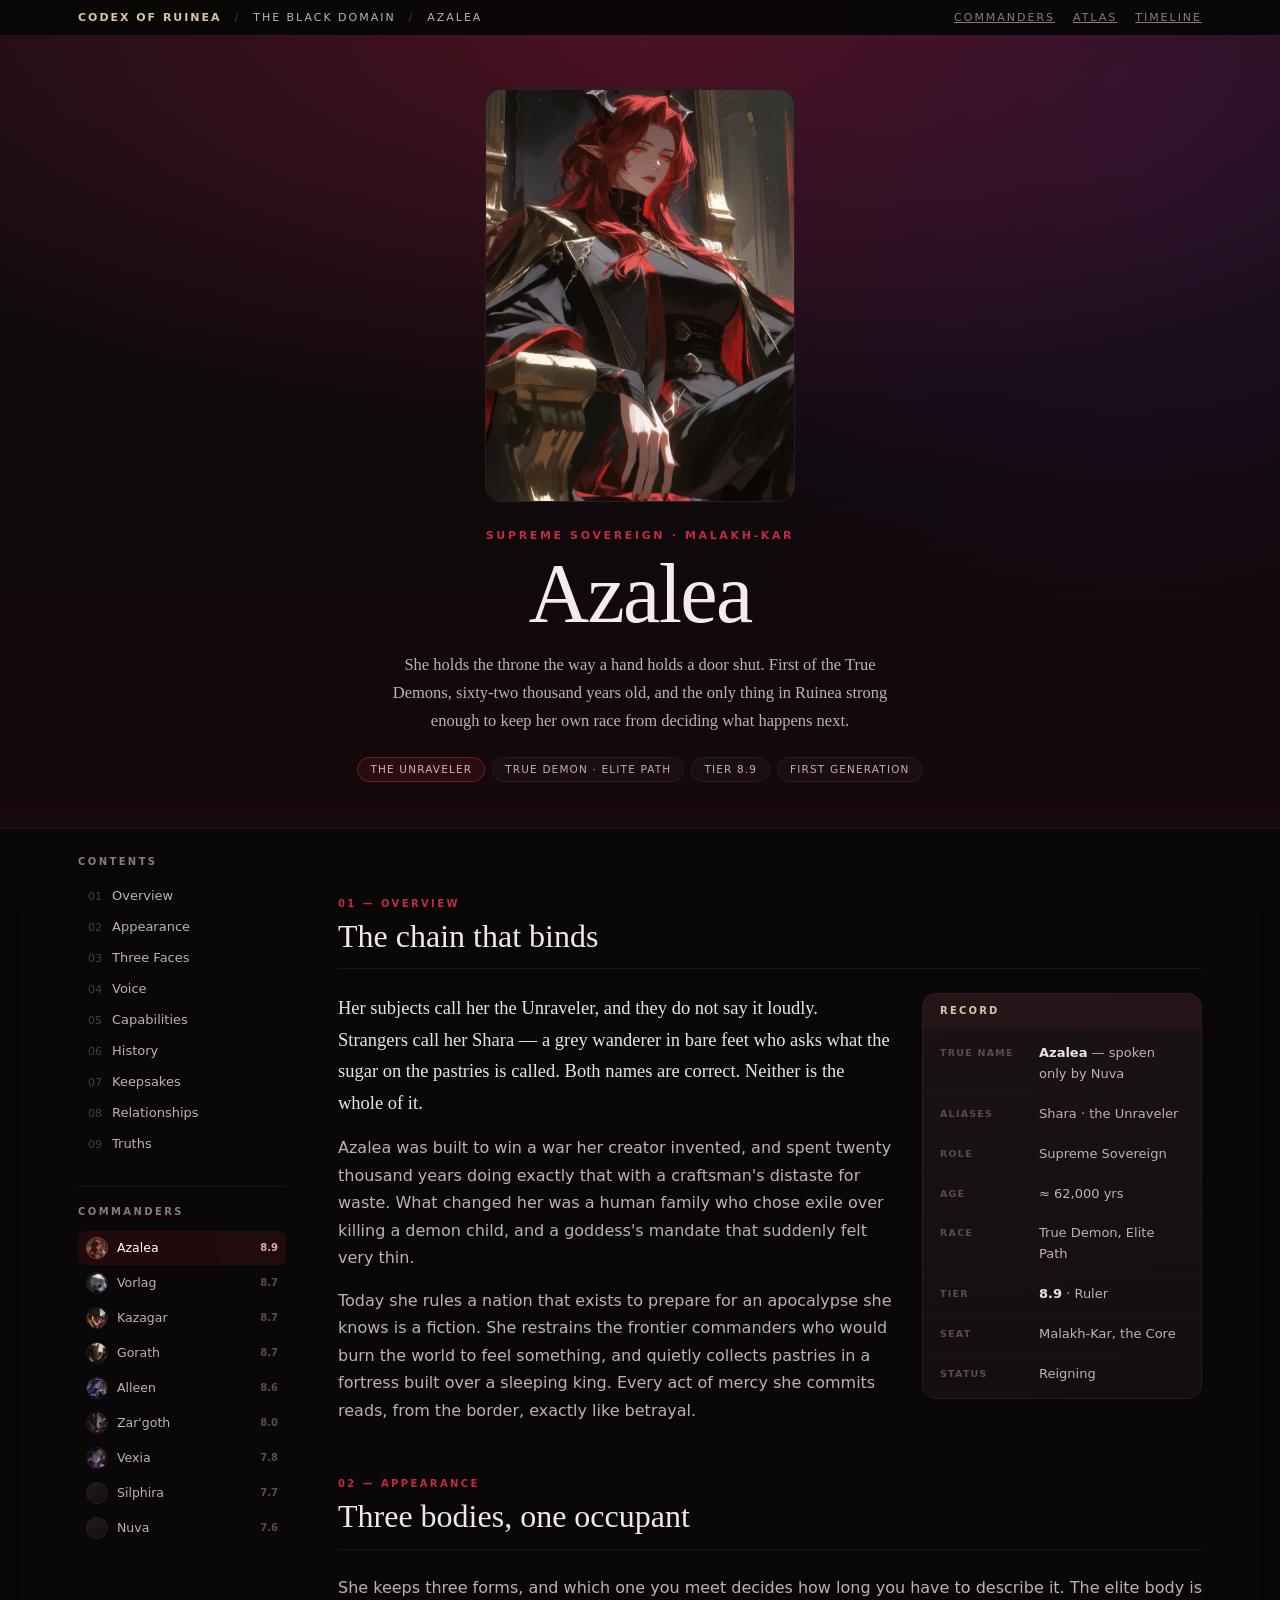
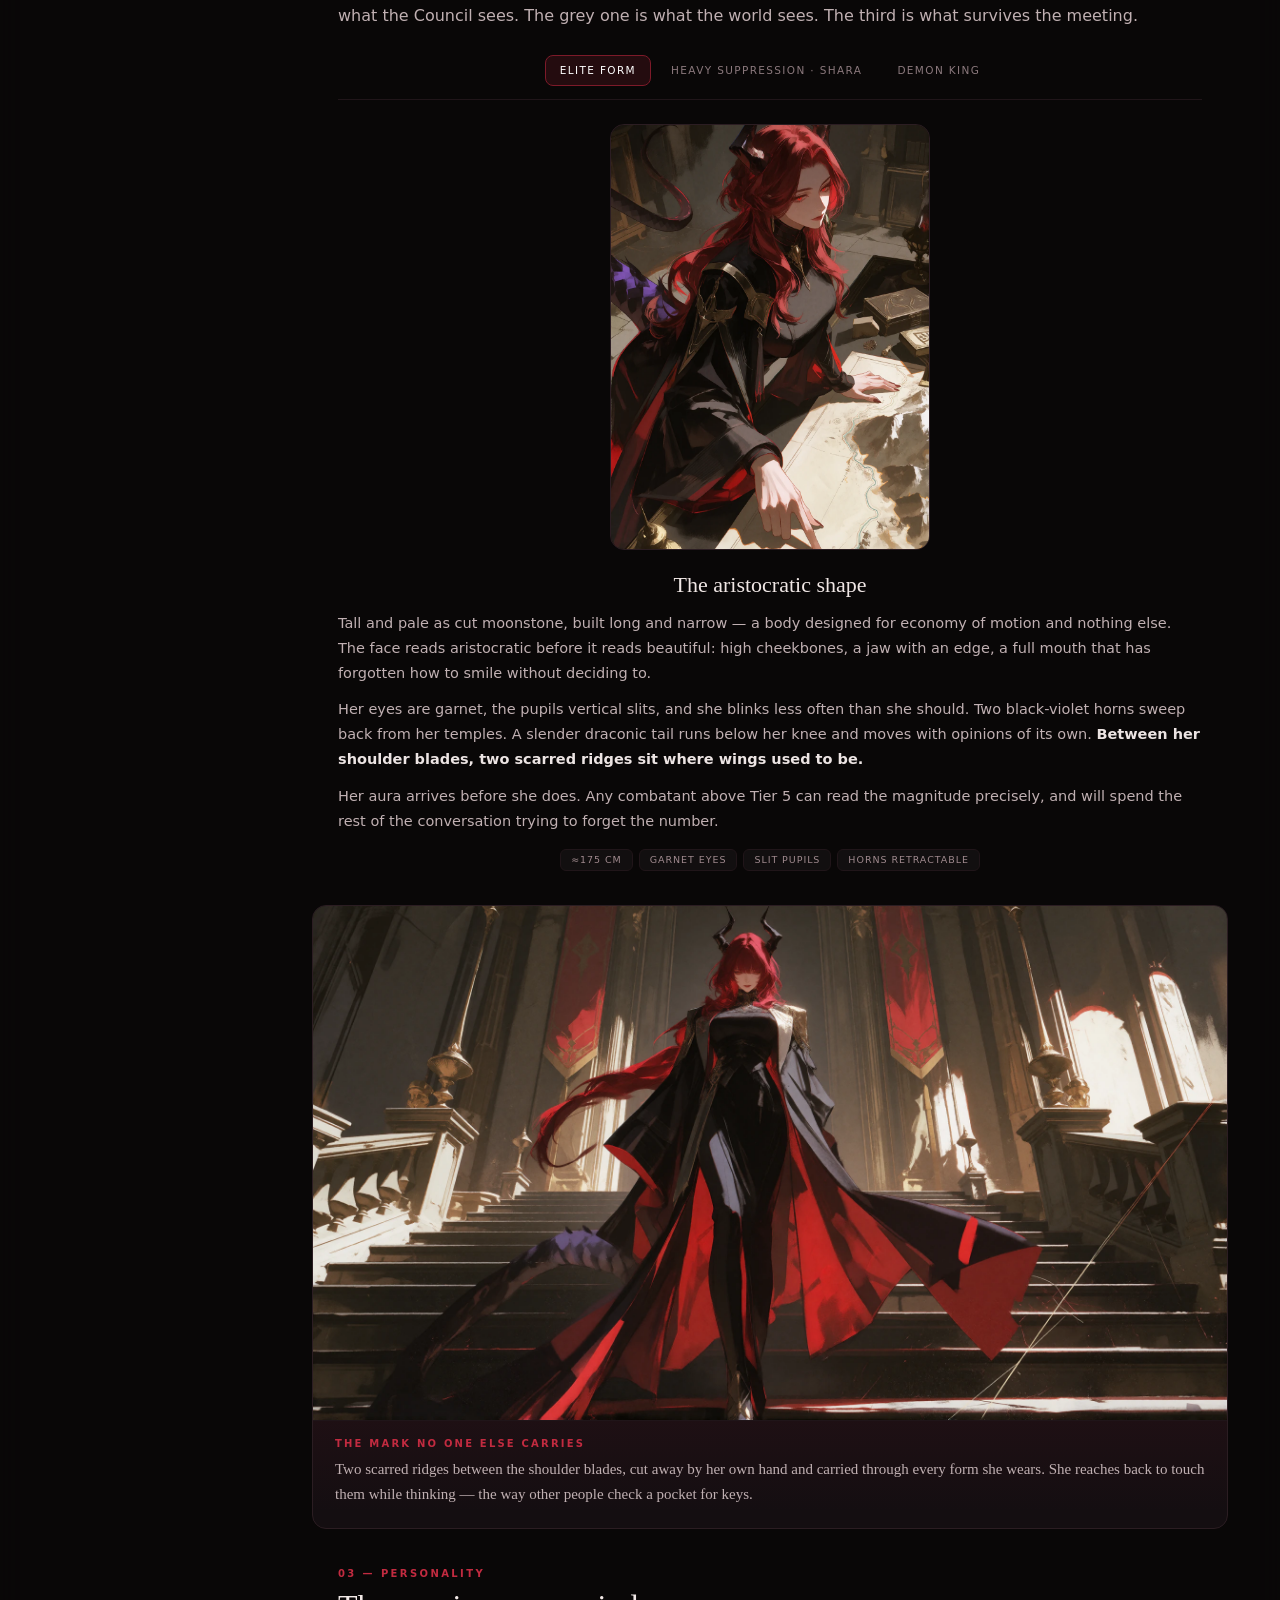
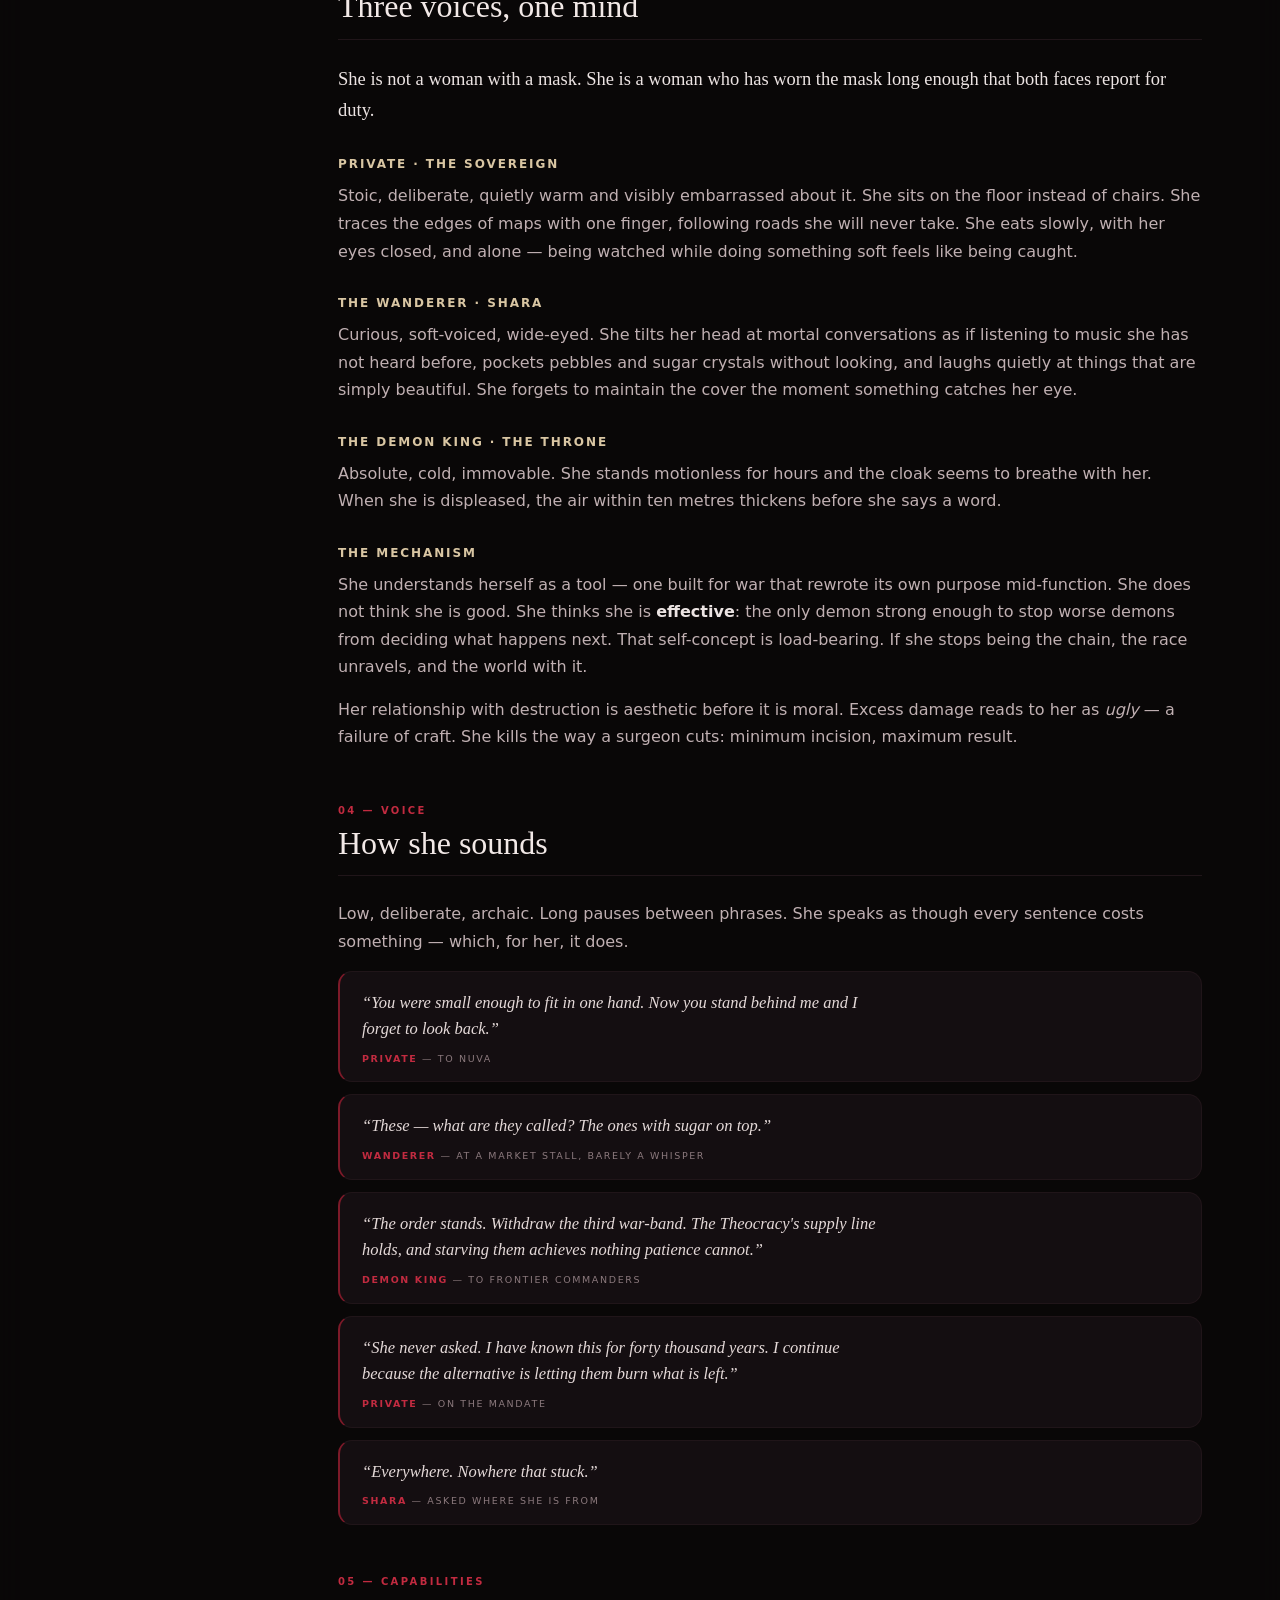
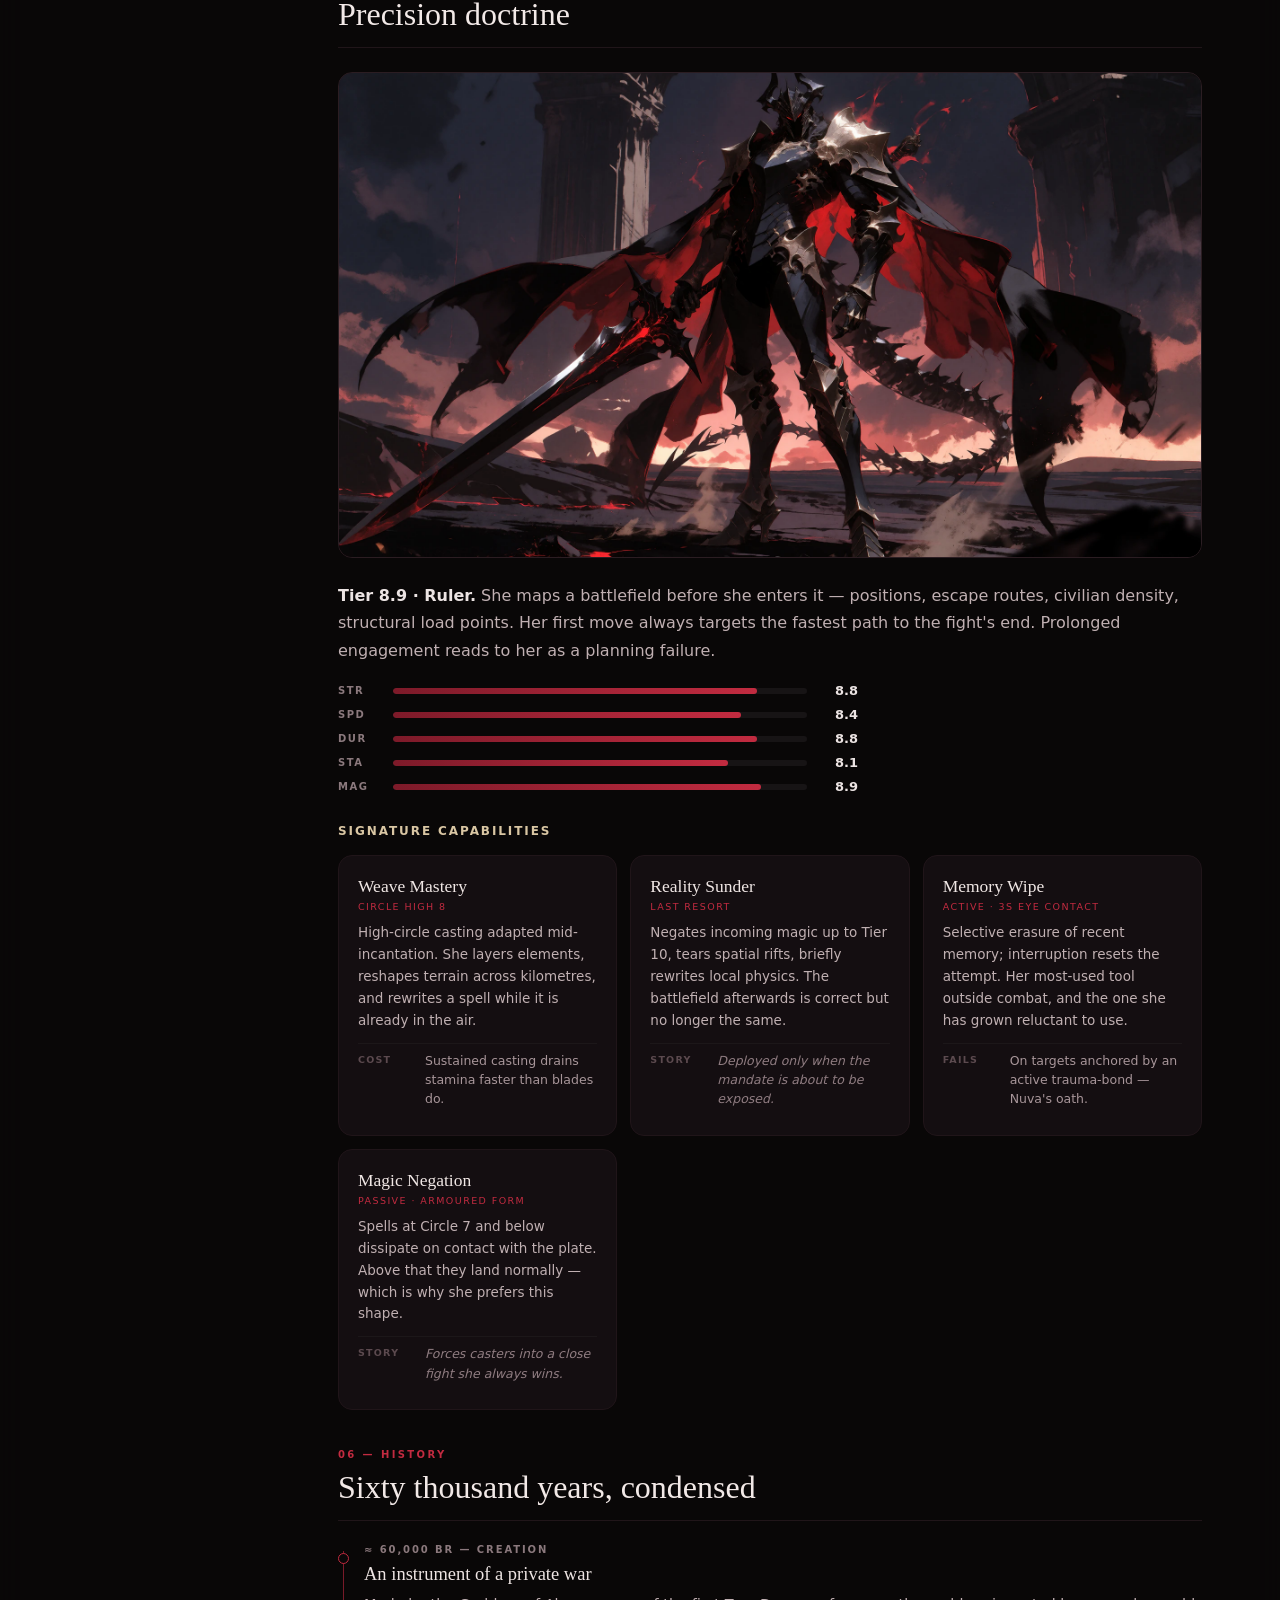
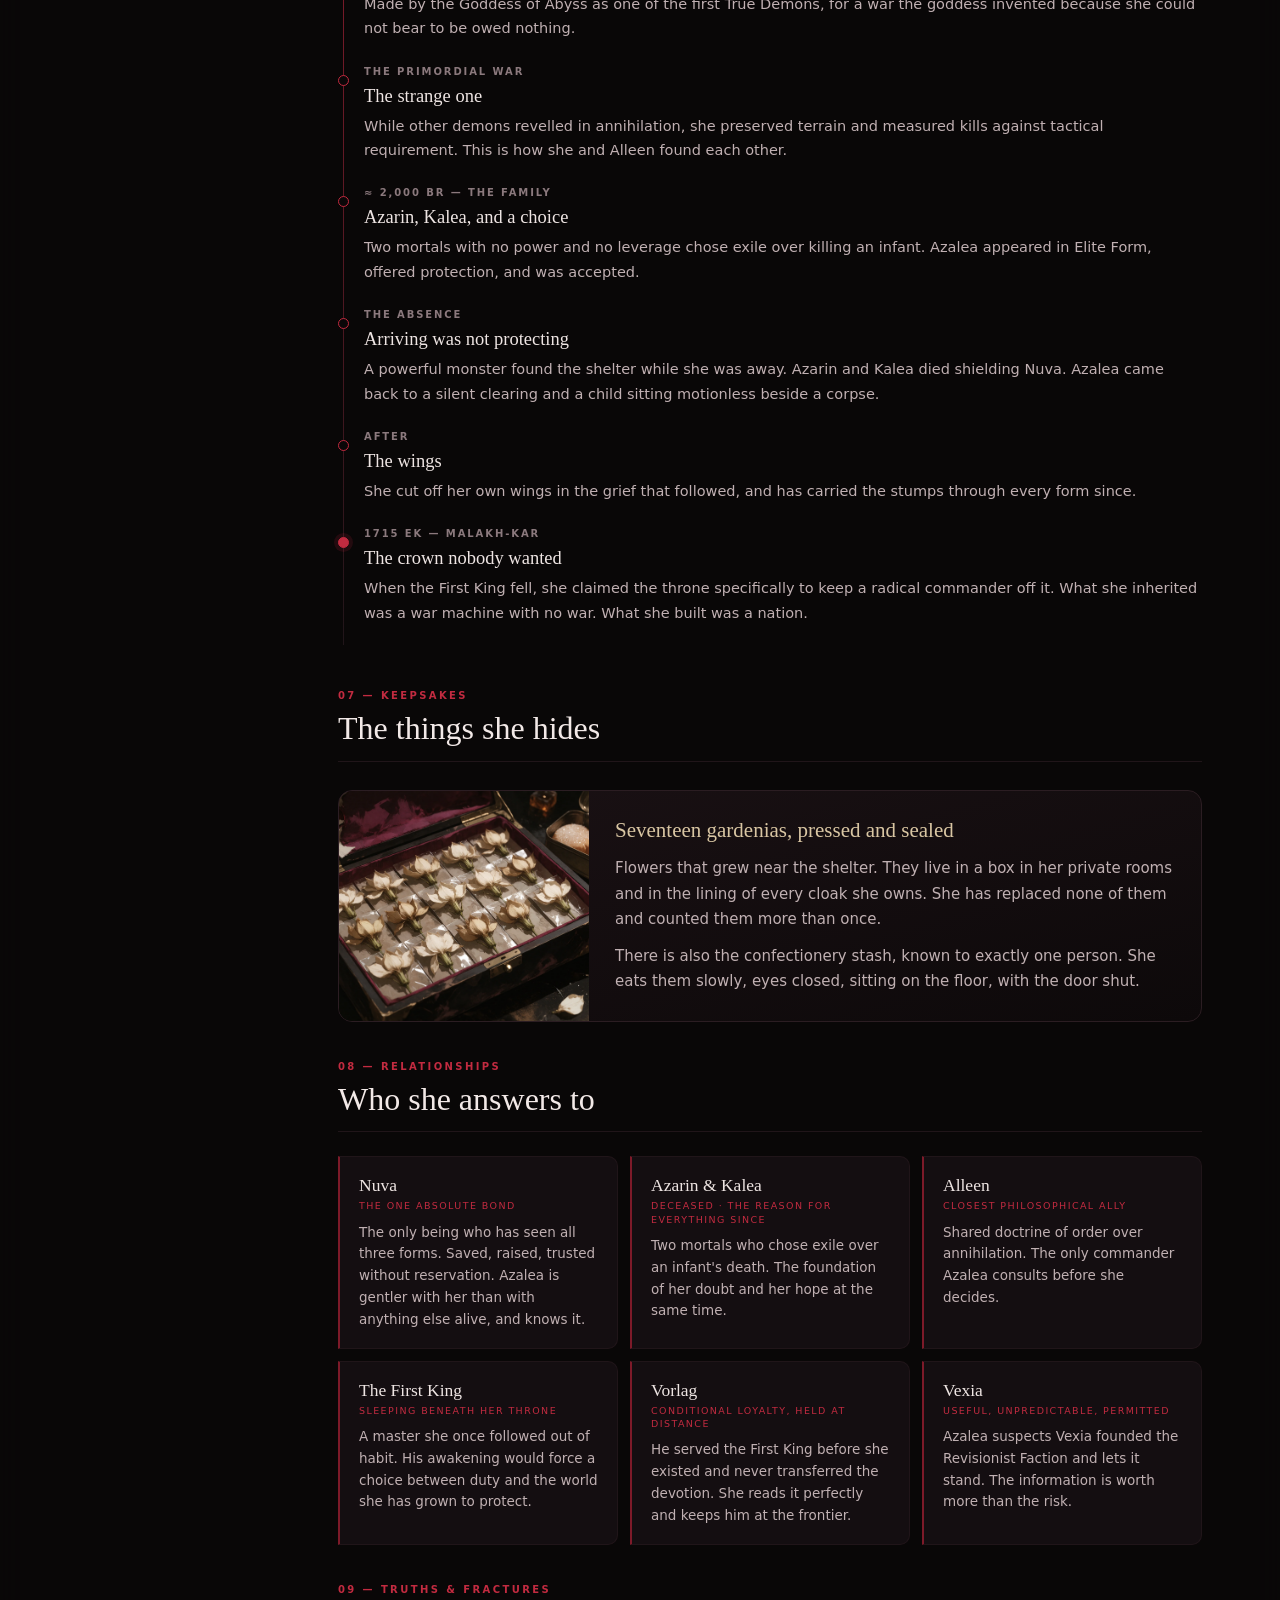
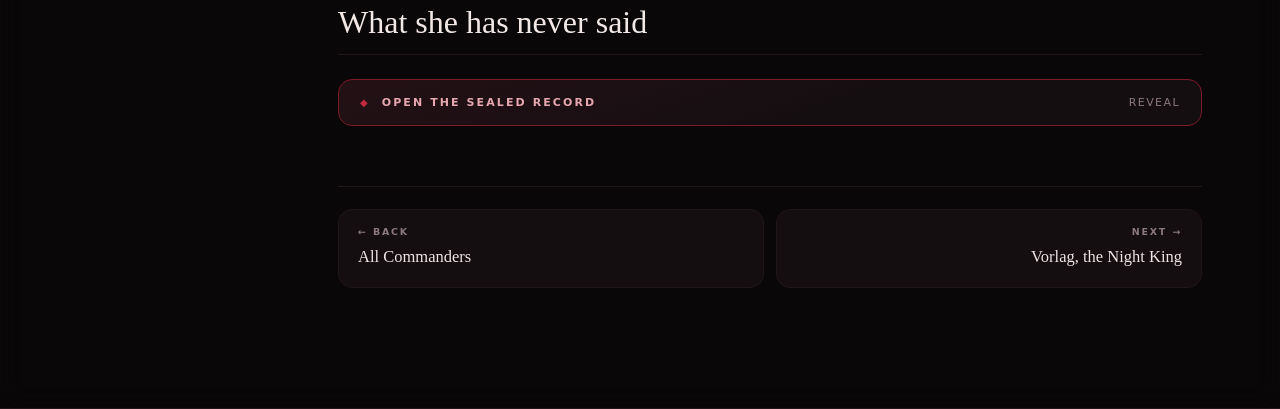
==== commit e115de9e: "chore(index): patch otomatis [skip ci]" ====
--- a/commander.html
+++ b/commander.html
@@ -1737,7 +1737,9 @@
   /* avatar strip sidebar */
   document.querySelectorAll('.roster .av').forEach(av => {
     const link = av.closest('a');
-    const id = link && link.dataset.view;
+    const href = link && (link.getAttribute('href') || '');
+    const m = href && href.match(/#(\w+)$/);
+    const id = m && m[1];
     if (!id) return;
     const base = 'assets/' + id + '-roster';
     const im = new Image();
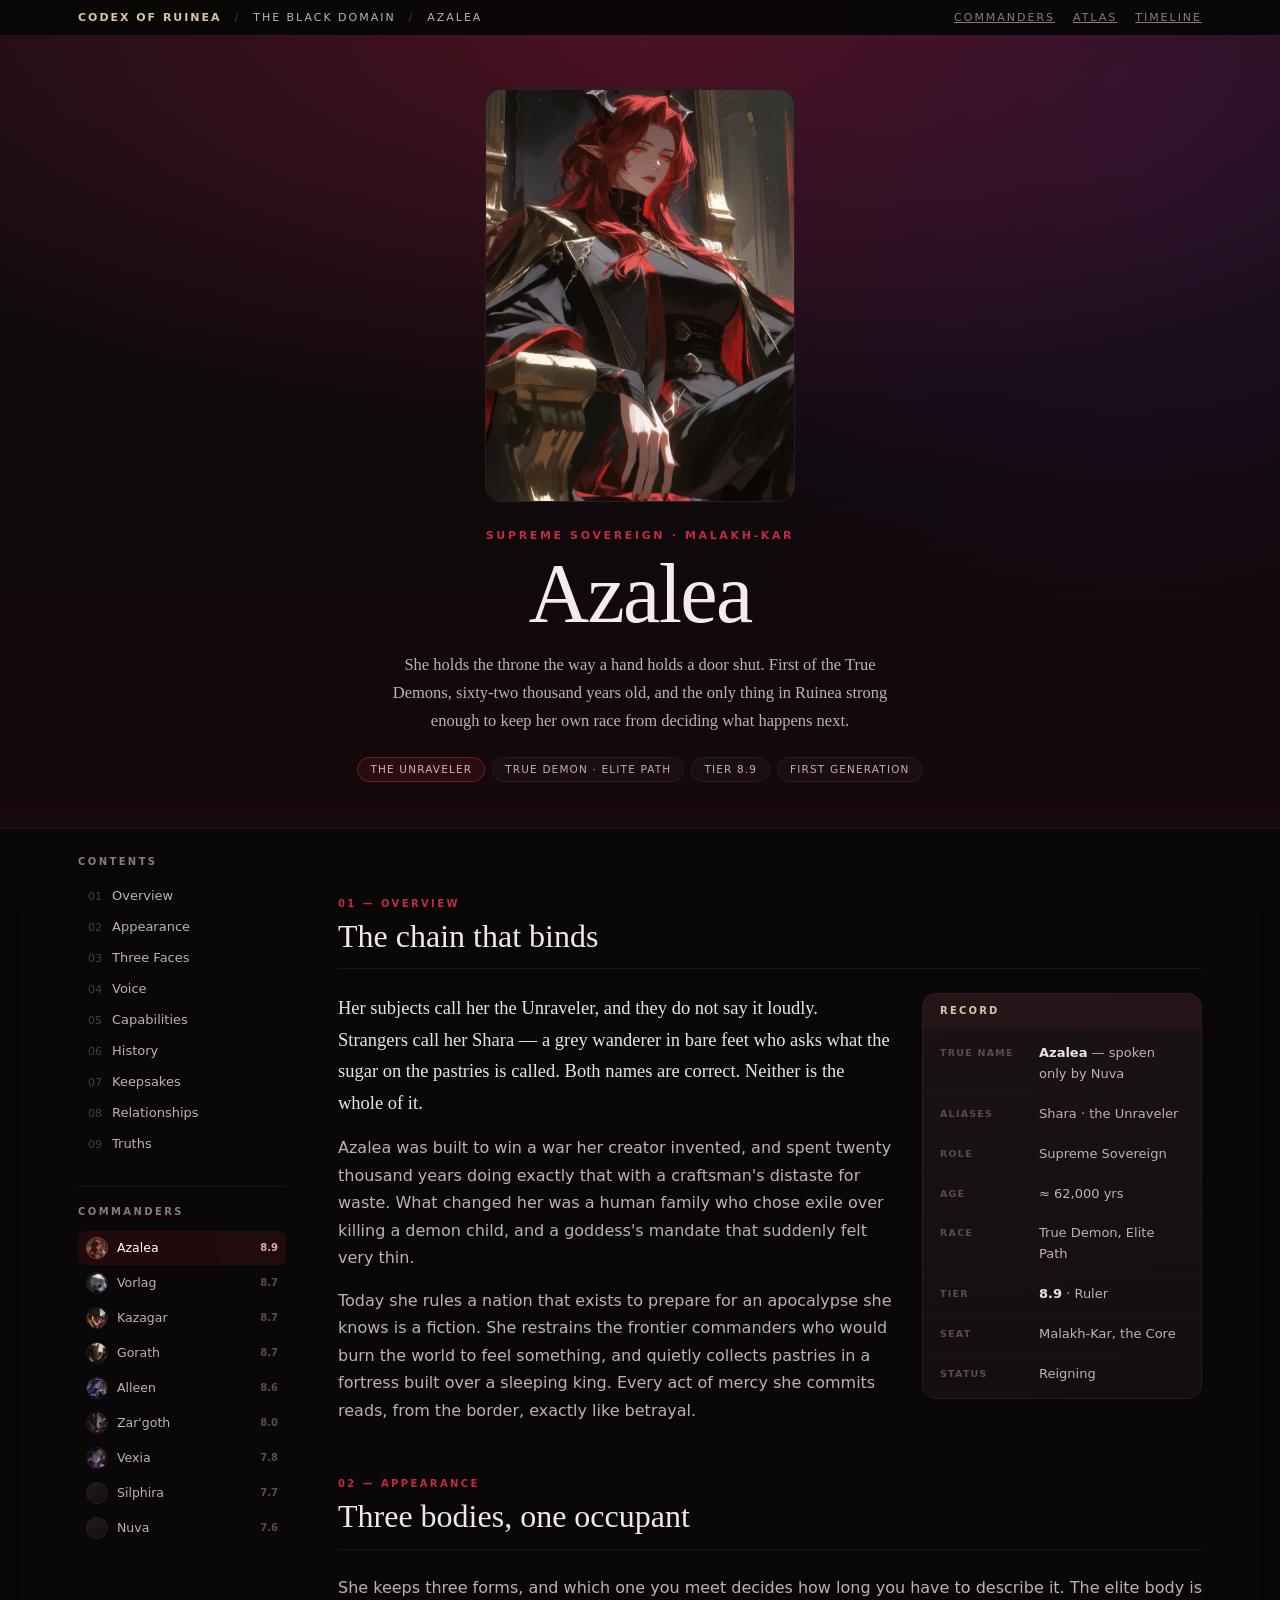
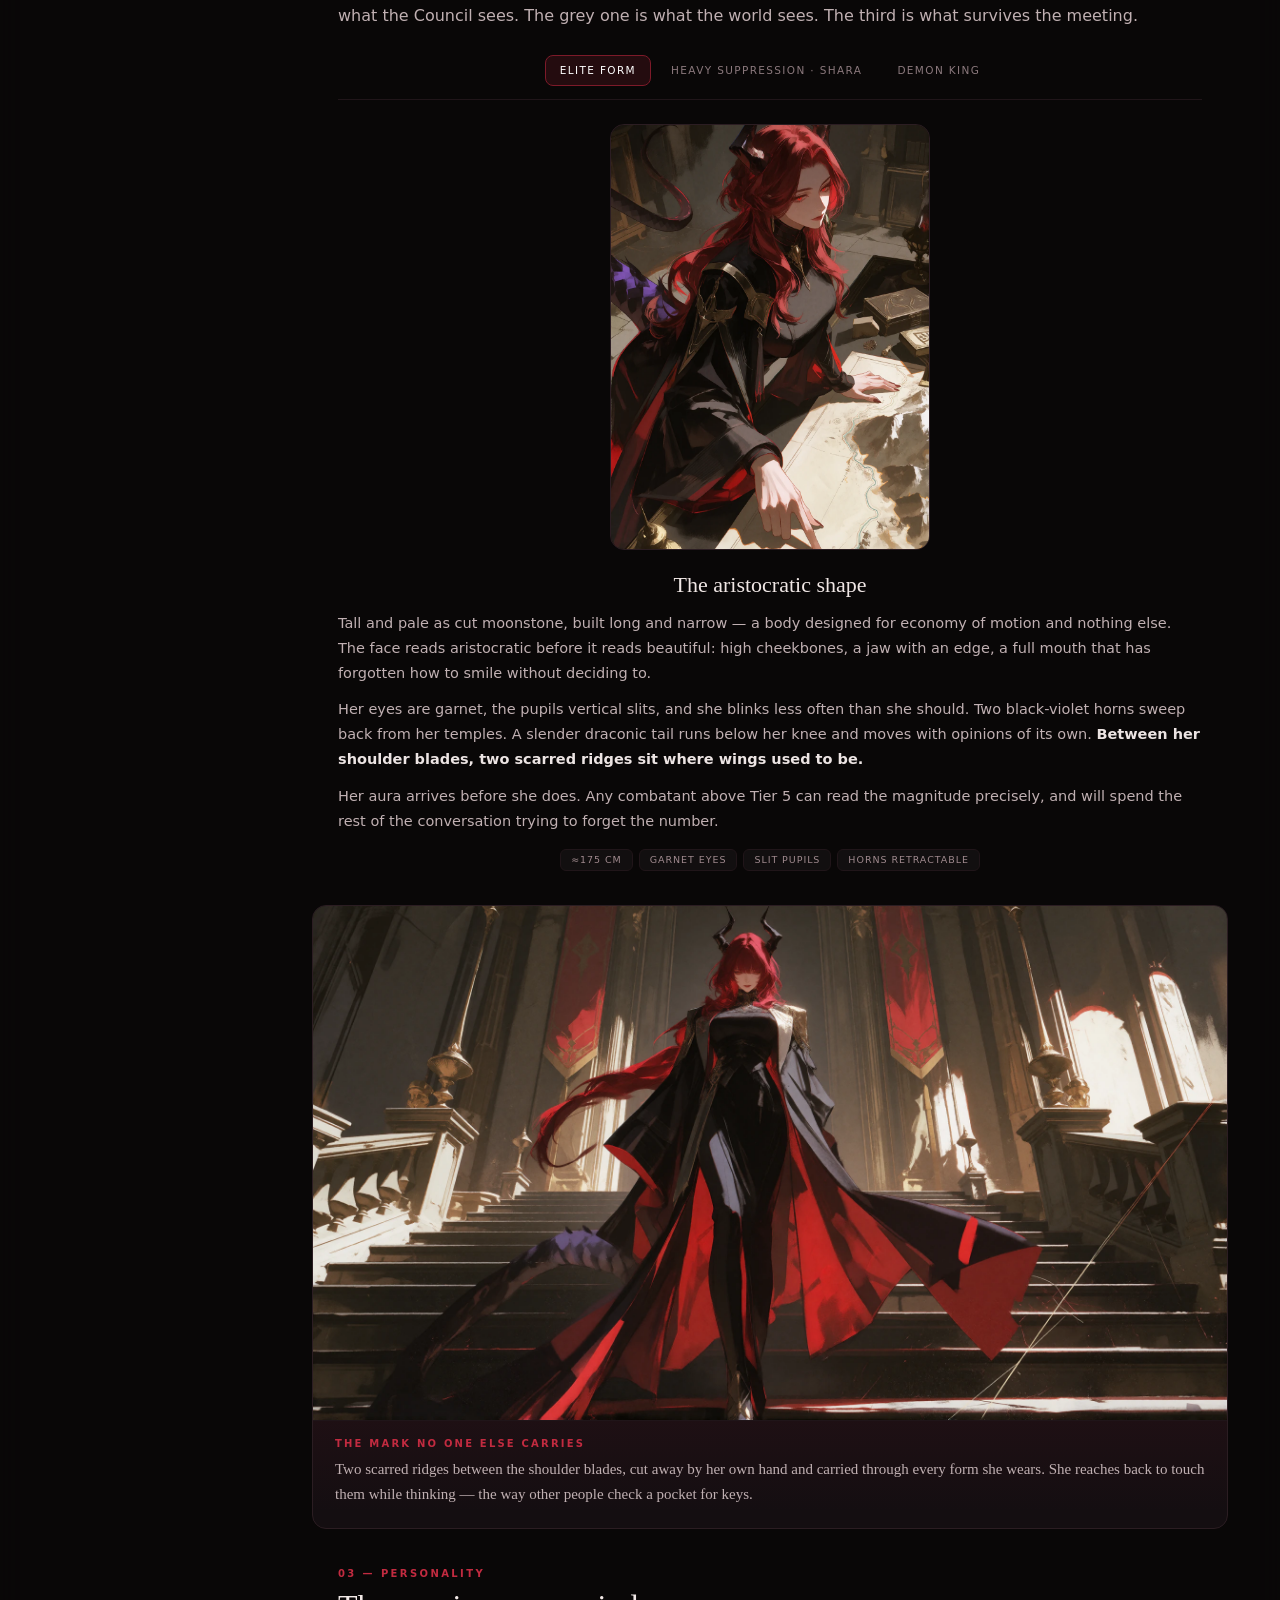
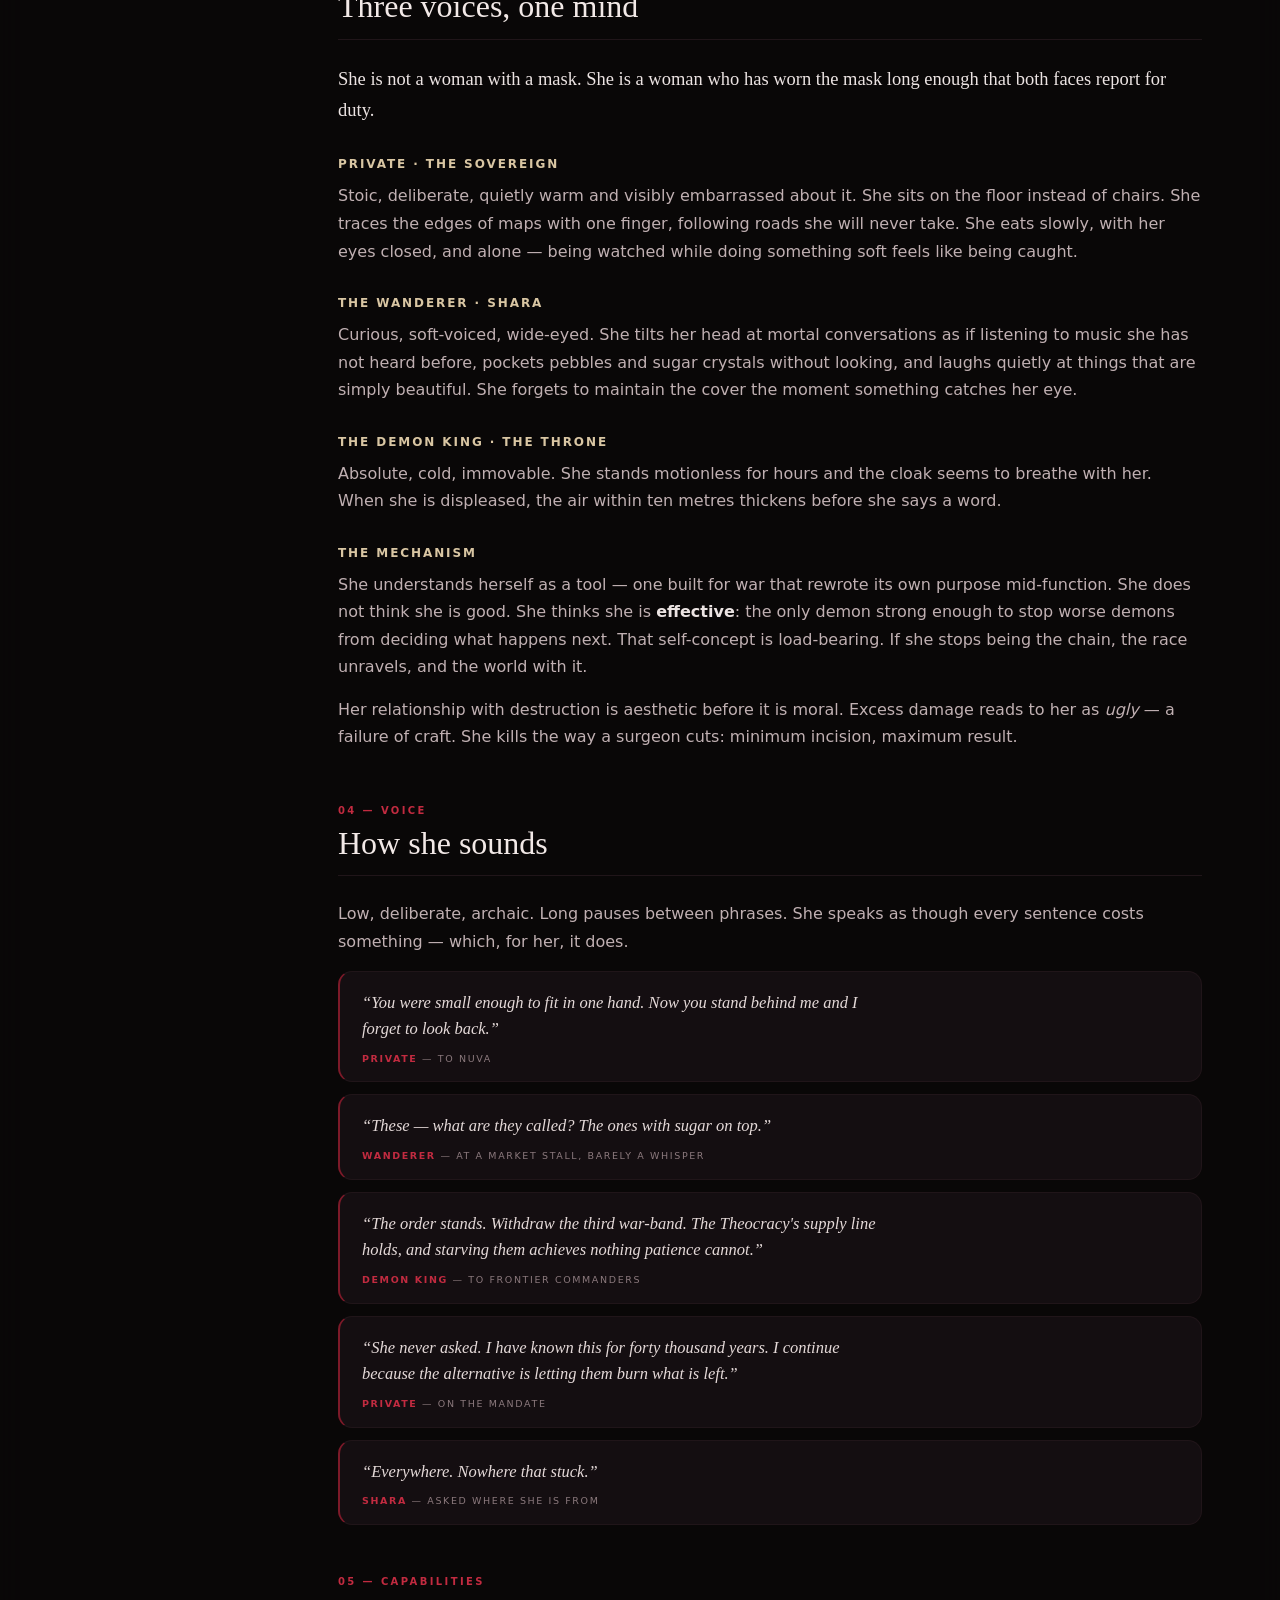
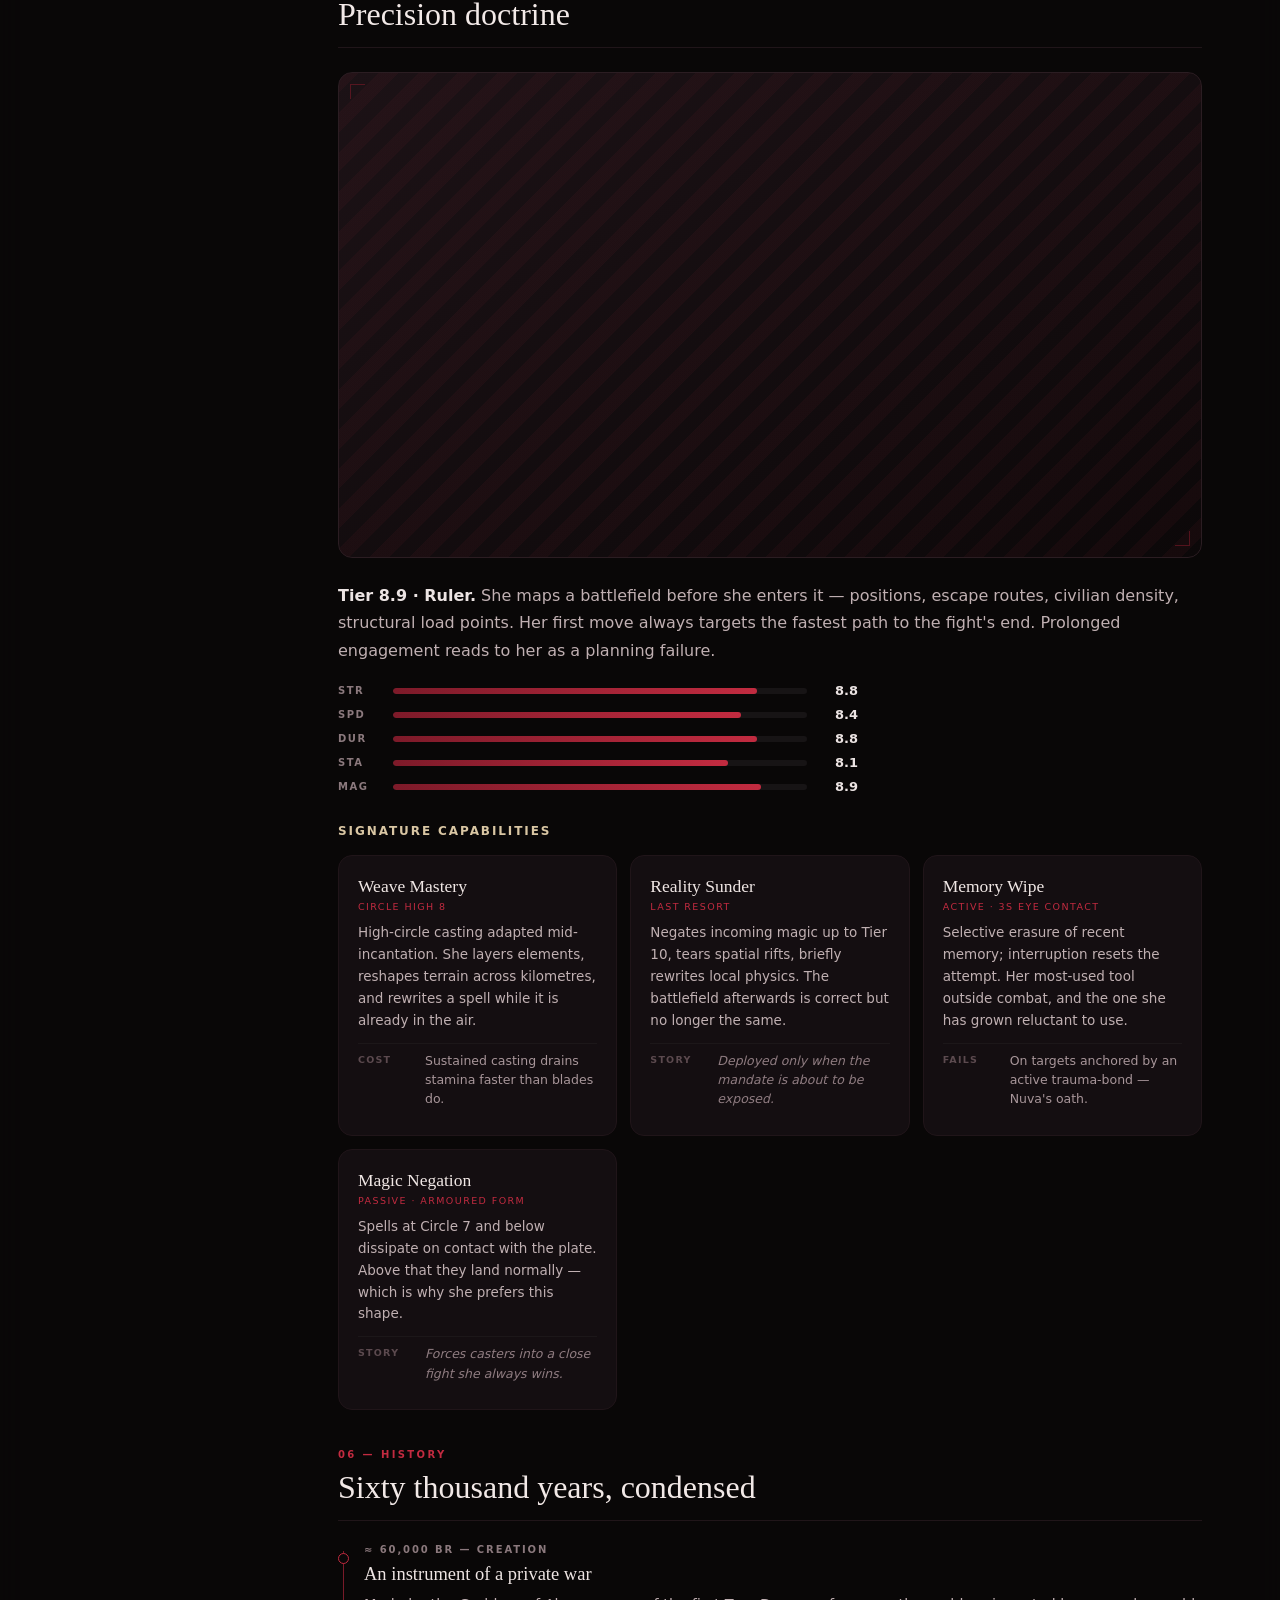
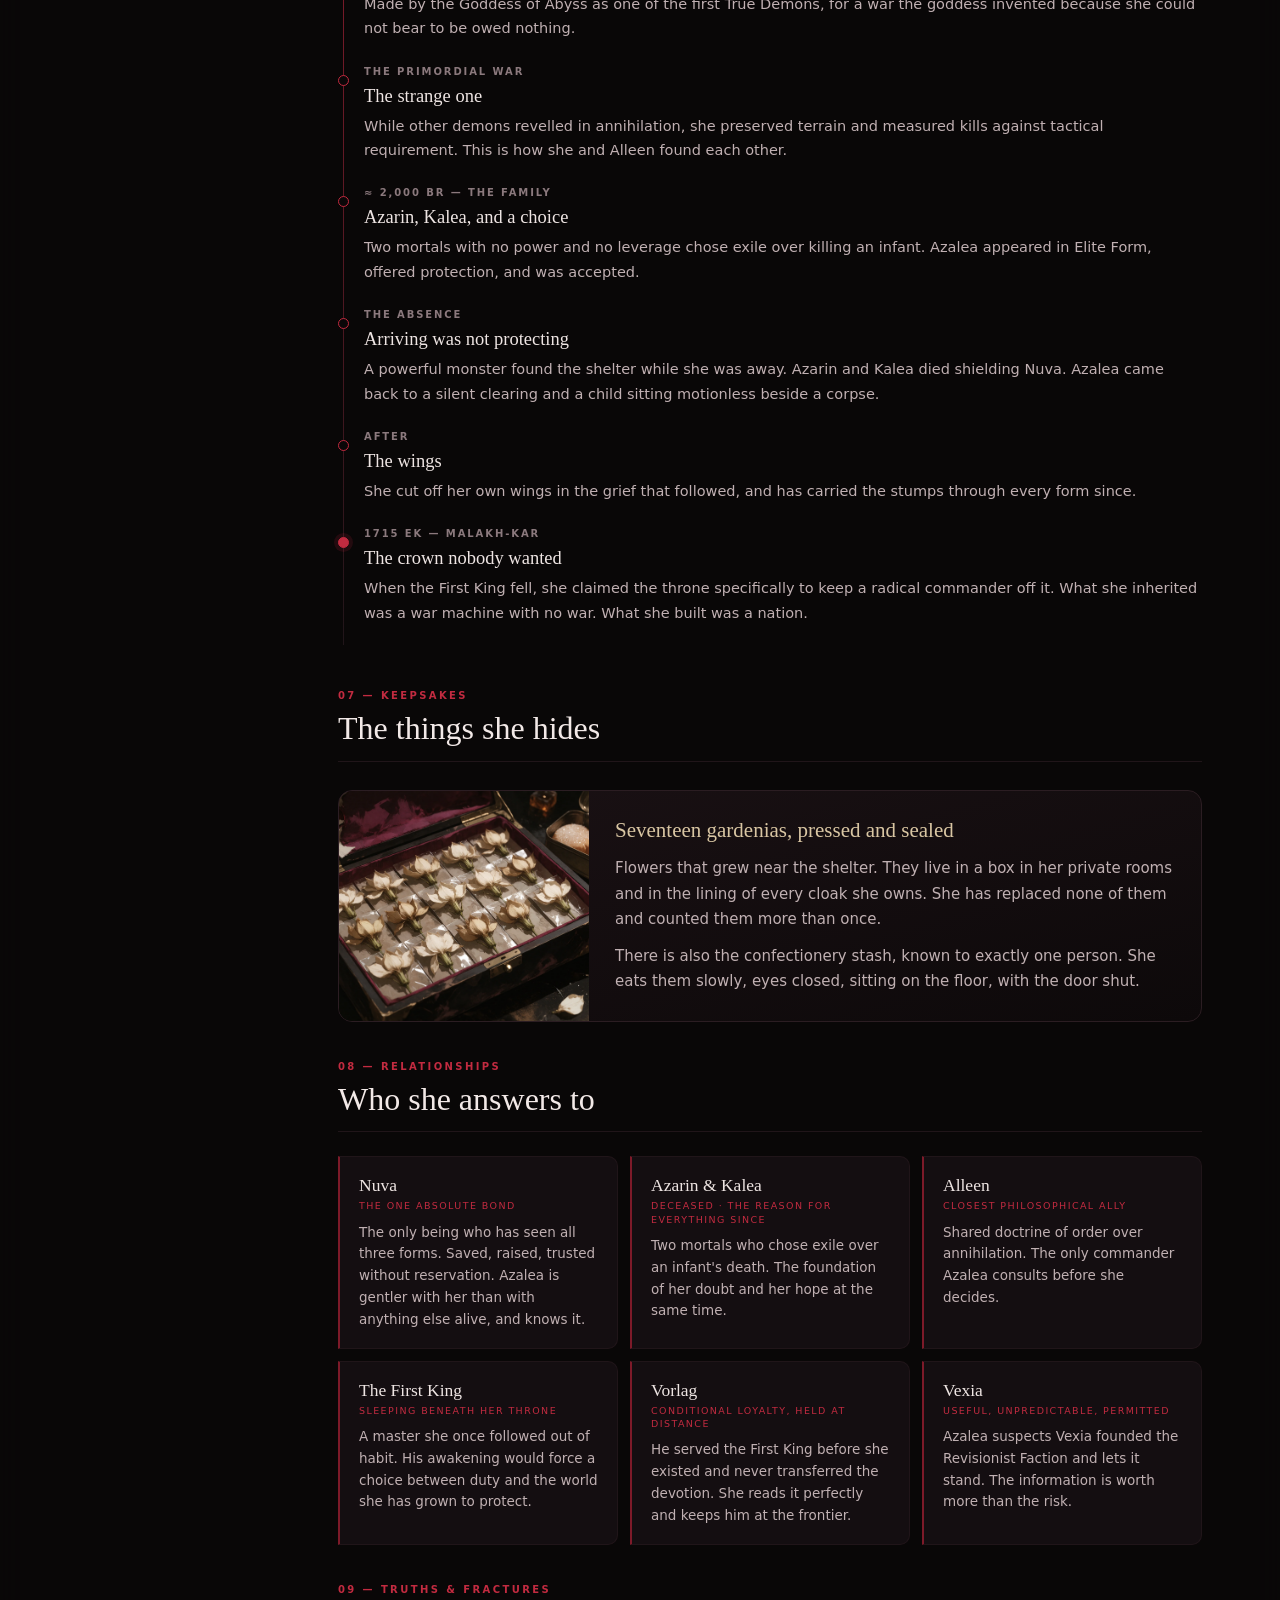
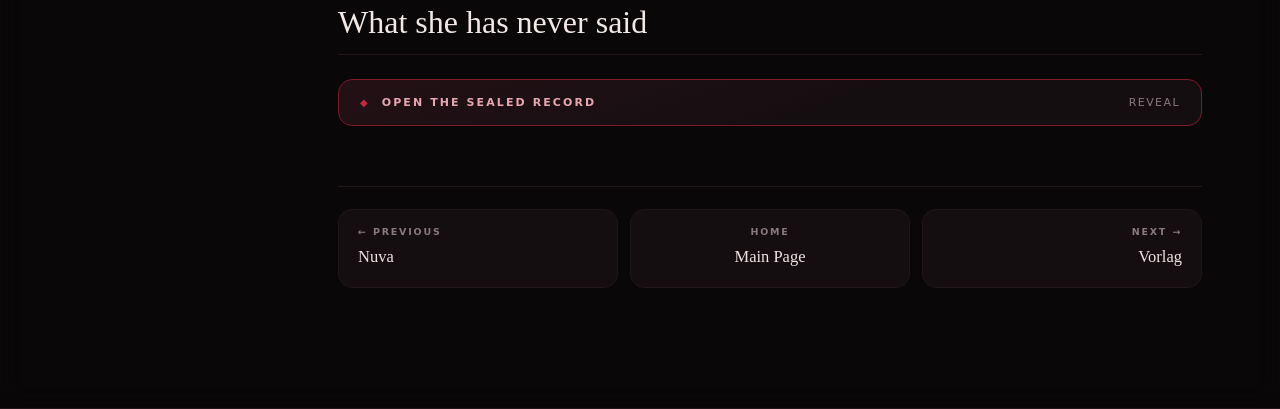
==== commit 2a93461a: "chore(index): patch otomatis [skip ci]" ====
--- a/commander.html
+++ b/commander.html
@@ -576,8 +576,7 @@
         </details>
       </section>
 
-      <nav class="pager"><a href="index.html"><small>← Back</small><strong>All Commanders</strong></a>
-        <a href="commander.html#vorlag" style="text-align:right"><small>Next →</small><strong>Vorlag, the Night King</strong></a></nav>
+      <nav class="pager"><a href="commander.html#nuva"><small>← Previous</small><strong>Nuva</strong></a><a href="index.html" style="text-align:center"><small>Home</small><strong>Main Page</strong></a><a href="commander.html#vorlag" style="text-align:right"><small>Next →</small><strong>Vorlag</strong></a></nav>
     </main>
   </div>
 </div>
@@ -721,8 +720,7 @@
             <p>He is the Domain's diplomatic face — patient, measured, terrifying without violence — and the being who has personally killed more enemy commanders than any other living entity. He sees no tension between the two.</p></div>
         </div></div></details>
       </section>
-      <nav class="pager"><a href="commander.html#azalea"><small>← Previous</small><strong>Azalea</strong></a>
-        <a href="commander.html#kazagar" style="text-align:right"><small>Next →</small><strong>Kazagar</strong></a></nav>
+      <nav class="pager"><a href="commander.html#azalea"><small>← Previous</small><strong>Azalea</strong></a><a href="index.html" style="text-align:center"><small>Home</small><strong>Main Page</strong></a><a href="commander.html#kazagar" style="text-align:right"><small>Next →</small><strong>Kazagar</strong></a></nav>
     </main>
   </div>
 </div>
@@ -844,8 +842,7 @@
             <p>The most destructive force on the southern frontier is the one who grieves each death. The glow dims after every battle, and nobody asks why.</p></div>
         </div></div></details>
       </section>
-      <nav class="pager"><a href="commander.html#vorlag"><small>← Previous</small><strong>Vorlag</strong></a>
-        <a href="commander.html#gorath" style="text-align:right"><small>Next →</small><strong>Gorath</strong></a></nav>
+      <nav class="pager"><a href="commander.html#vorlag"><small>← Previous</small><strong>Vorlag</strong></a><a href="index.html" style="text-align:center"><small>Home</small><strong>Main Page</strong></a><a href="commander.html#gorath" style="text-align:right"><small>Next →</small><strong>Gorath</strong></a></nav>
     </main>
   </div>
 </div>
@@ -968,8 +965,7 @@
             <p>His horns carry it, and he sits beside Kazagar in silence watching fire like someone who has never hurt anything.</p></div>
         </div></div></details>
       </section>
-      <nav class="pager"><a href="commander.html#kazagar"><small>← Previous</small><strong>Kazagar</strong></a>
-        <a href="commander.html#alleen" style="text-align:right"><small>Next →</small><strong>Alleen</strong></a></nav>
+      <nav class="pager"><a href="commander.html#kazagar"><small>← Previous</small><strong>Kazagar</strong></a><a href="index.html" style="text-align:center"><small>Home</small><strong>Main Page</strong></a><a href="commander.html#alleen" style="text-align:right"><small>Next →</small><strong>Alleen</strong></a></nav>
     </main>
   </div>
 </div>
@@ -1119,8 +1115,7 @@
             <p>Her control is the discipline of someone who knows exactly how fragile the fabric is, holding it together through sheer refusal to let it slip again.</p></div>
         </div></div></details>
       </section>
-      <nav class="pager"><a href="commander.html#gorath"><small>← Previous</small><strong>Gorath</strong></a>
-        <a href="commander.html#zargoth" style="text-align:right"><small>Next →</small><strong>Zar'goth</strong></a></nav>
+      <nav class="pager"><a href="commander.html#gorath"><small>← Previous</small><strong>Gorath</strong></a><a href="index.html" style="text-align:center"><small>Home</small><strong>Main Page</strong></a><a href="commander.html#zargoth" style="text-align:right"><small>Next →</small><strong>Zar'goth</strong></a></nav>
     </main>
   </div>
 </div>
@@ -1259,8 +1254,7 @@
             <p>The New World's sky is too clean, too quiet. He misses the burning, and would never say so aloud.</p></div>
         </div></div></details>
       </section>
-      <nav class="pager"><a href="commander.html#alleen"><small>← Previous</small><strong>Alleen</strong></a>
-        <a href="commander.html#vexia" style="text-align:right"><small>Next →</small><strong>Vexia</strong></a></nav>
+      <nav class="pager"><a href="commander.html#alleen"><small>← Previous</small><strong>Alleen</strong></a><a href="index.html" style="text-align:center"><small>Home</small><strong>Main Page</strong></a><a href="commander.html#vexia" style="text-align:right"><small>Next →</small><strong>Vexia</strong></a></nav>
     </main>
   </div>
 </div>
@@ -1417,8 +1411,7 @@
             <p>Twenty-eight thousand years cataloguing everyone else's secrets, and never once her own. The day she does, she will find that curiosity is not a personality trait — it is the only thing keeping her from becoming what she hunts.</p></div>
         </div></div></details>
       </section>
-      <nav class="pager"><a href="commander.html#zargoth"><small>← Previous</small><strong>Zar'goth</strong></a>
-        <a href="commander.html#silphira" style="text-align:right"><small>Next →</small><strong>Silphira</strong></a></nav>
+      <nav class="pager"><a href="commander.html#zargoth"><small>← Previous</small><strong>Zar'goth</strong></a><a href="index.html" style="text-align:center"><small>Home</small><strong>Main Page</strong></a><a href="commander.html#silphira" style="text-align:right"><small>Next →</small><strong>Silphira</strong></a></nav>
     </main>
   </div>
 </div>
@@ -1567,8 +1560,7 @@
             <p>The gap between what she does and what she wants is the only tragedy she will never engineer.</p></div>
         </div></div></details>
       </section>
-      <nav class="pager"><a href="commander.html#vexia"><small>← Previous</small><strong>Vexia</strong></a>
-        <a href="commander.html#nuva" style="text-align:right"><small>Next →</small><strong>Nuva</strong></a></nav>
+      <nav class="pager"><a href="commander.html#vexia"><small>← Previous</small><strong>Vexia</strong></a><a href="index.html" style="text-align:center"><small>Home</small><strong>Main Page</strong></a><a href="commander.html#nuva" style="text-align:right"><small>Next →</small><strong>Nuva</strong></a></nav>
     </main>
   </div>
 </div>
@@ -1697,8 +1689,7 @@
             <p>She perceives dimensional layers constantly, yet has never stepped through to another dimension intentionally. The gaps are for hiding, never for leaving. Presence is purpose; leaving is abandonment.</p></div>
         </div></div></details>
       </section>
-      <nav class="pager"><a href="commander.html#silphira"><small>← Previous</small><strong>Silphira</strong></a>
-        <a href="index.html" style="text-align:right"><small>Back to</small><strong>All Commanders</strong></a></nav>
+      <nav class="pager"><a href="commander.html#silphira"><small>← Previous</small><strong>Silphira</strong></a><a href="index.html" style="text-align:center"><small>Home</small><strong>Main Page</strong></a><a href="commander.html#azalea" style="text-align:right"><small>Next →</small><strong>Azalea</strong></a></nav>
     </main>
   </div>
 </div>
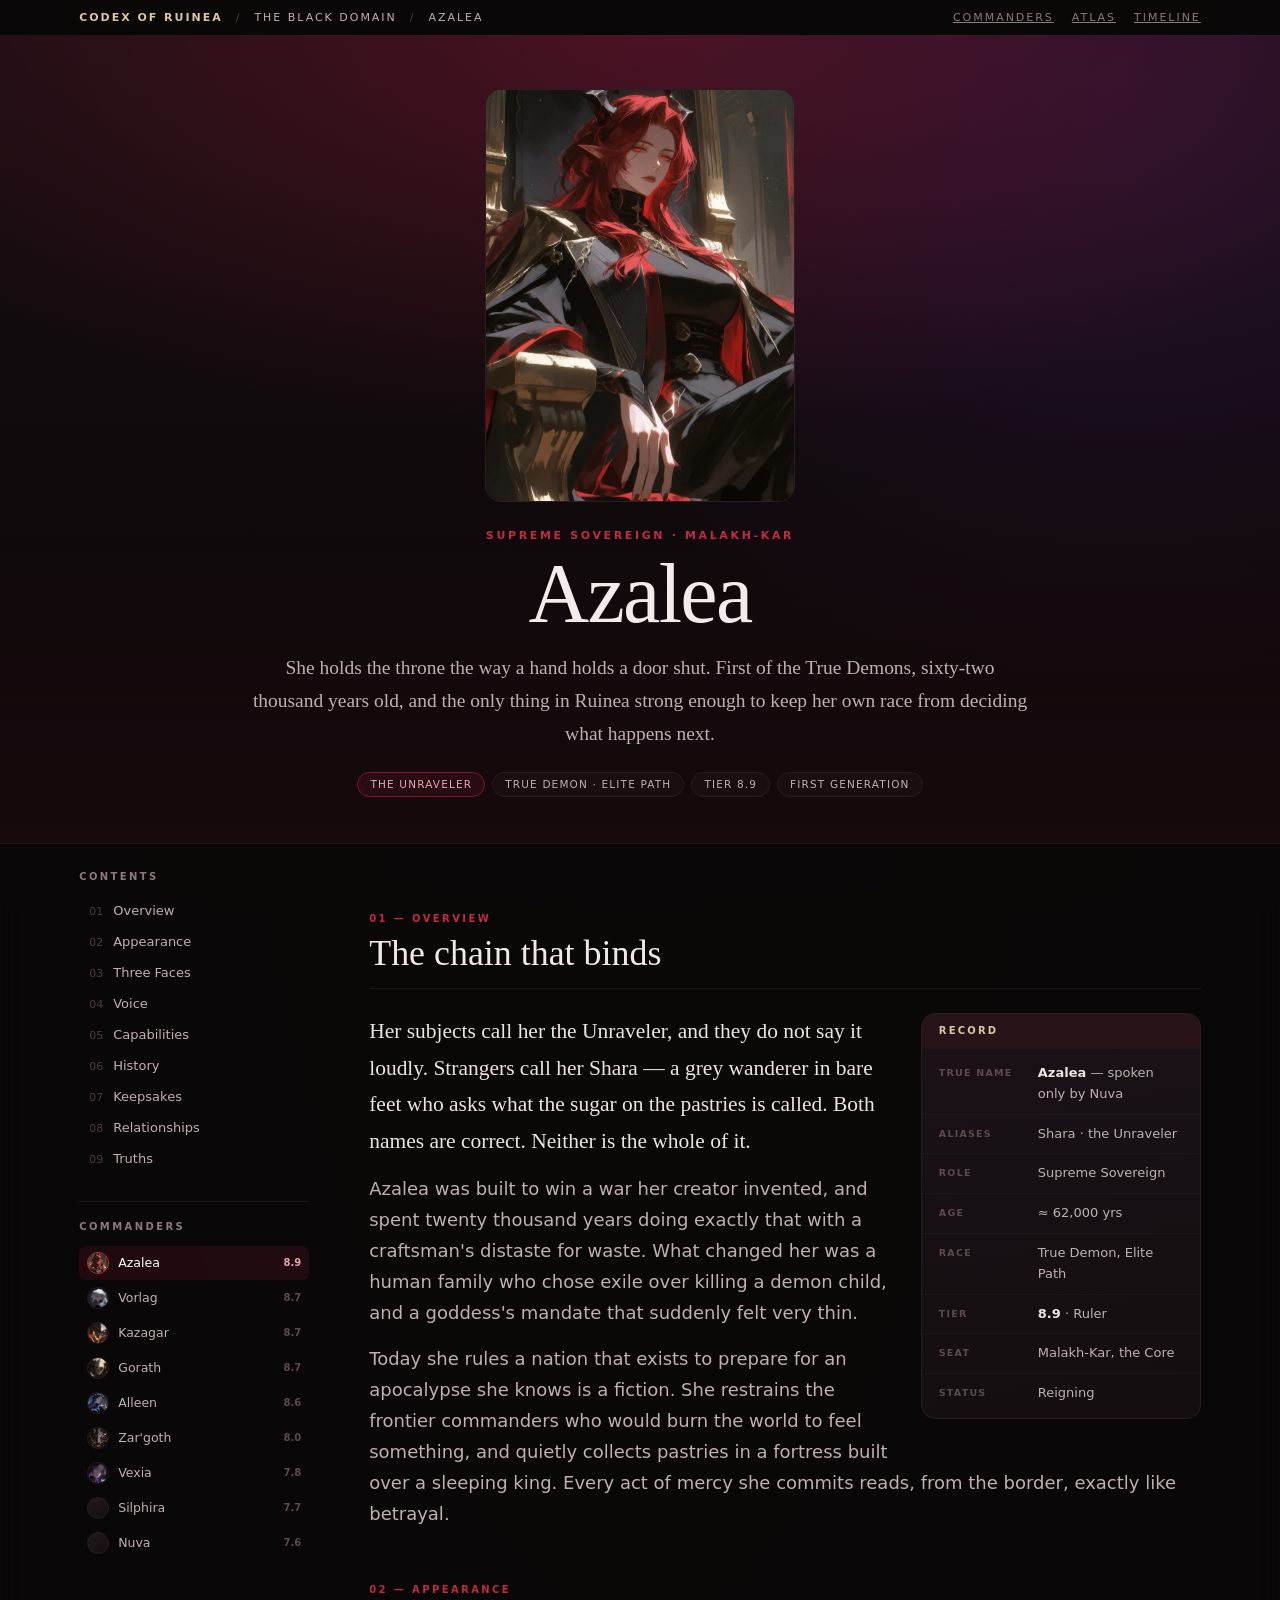
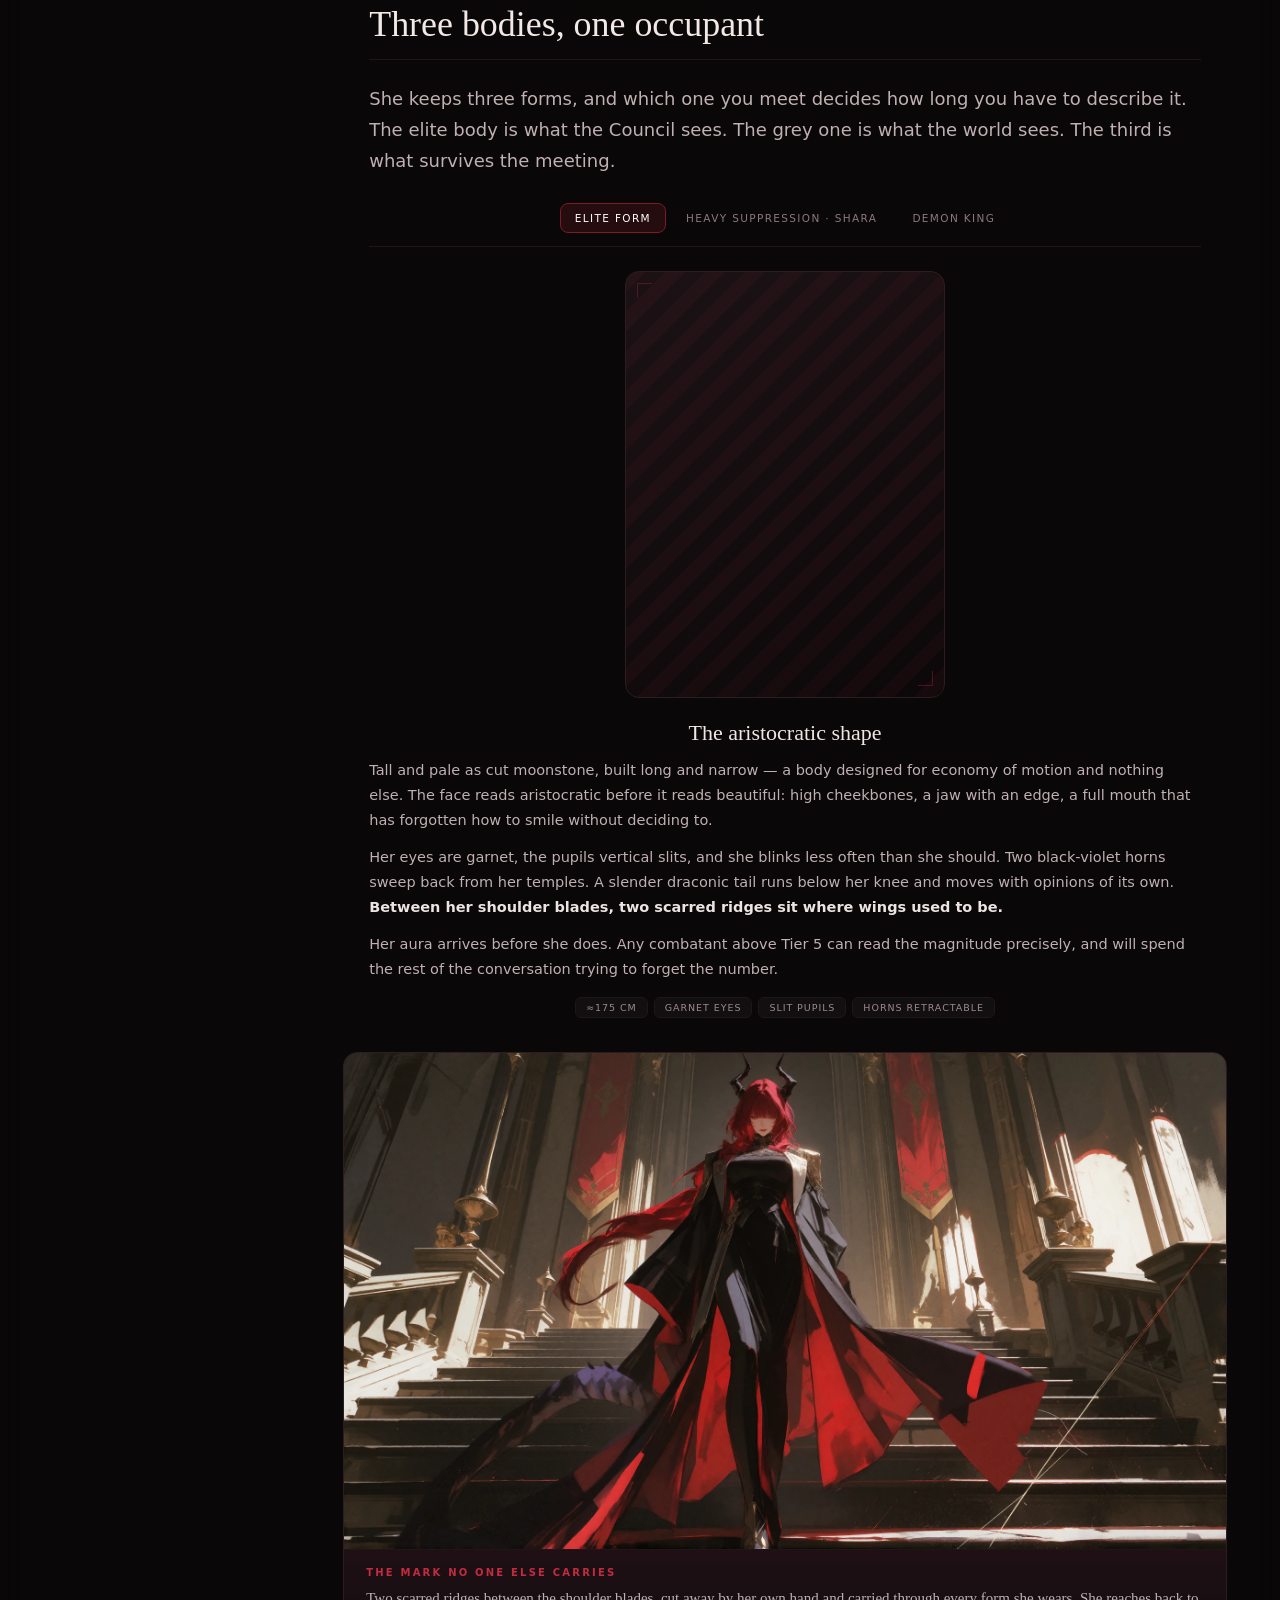
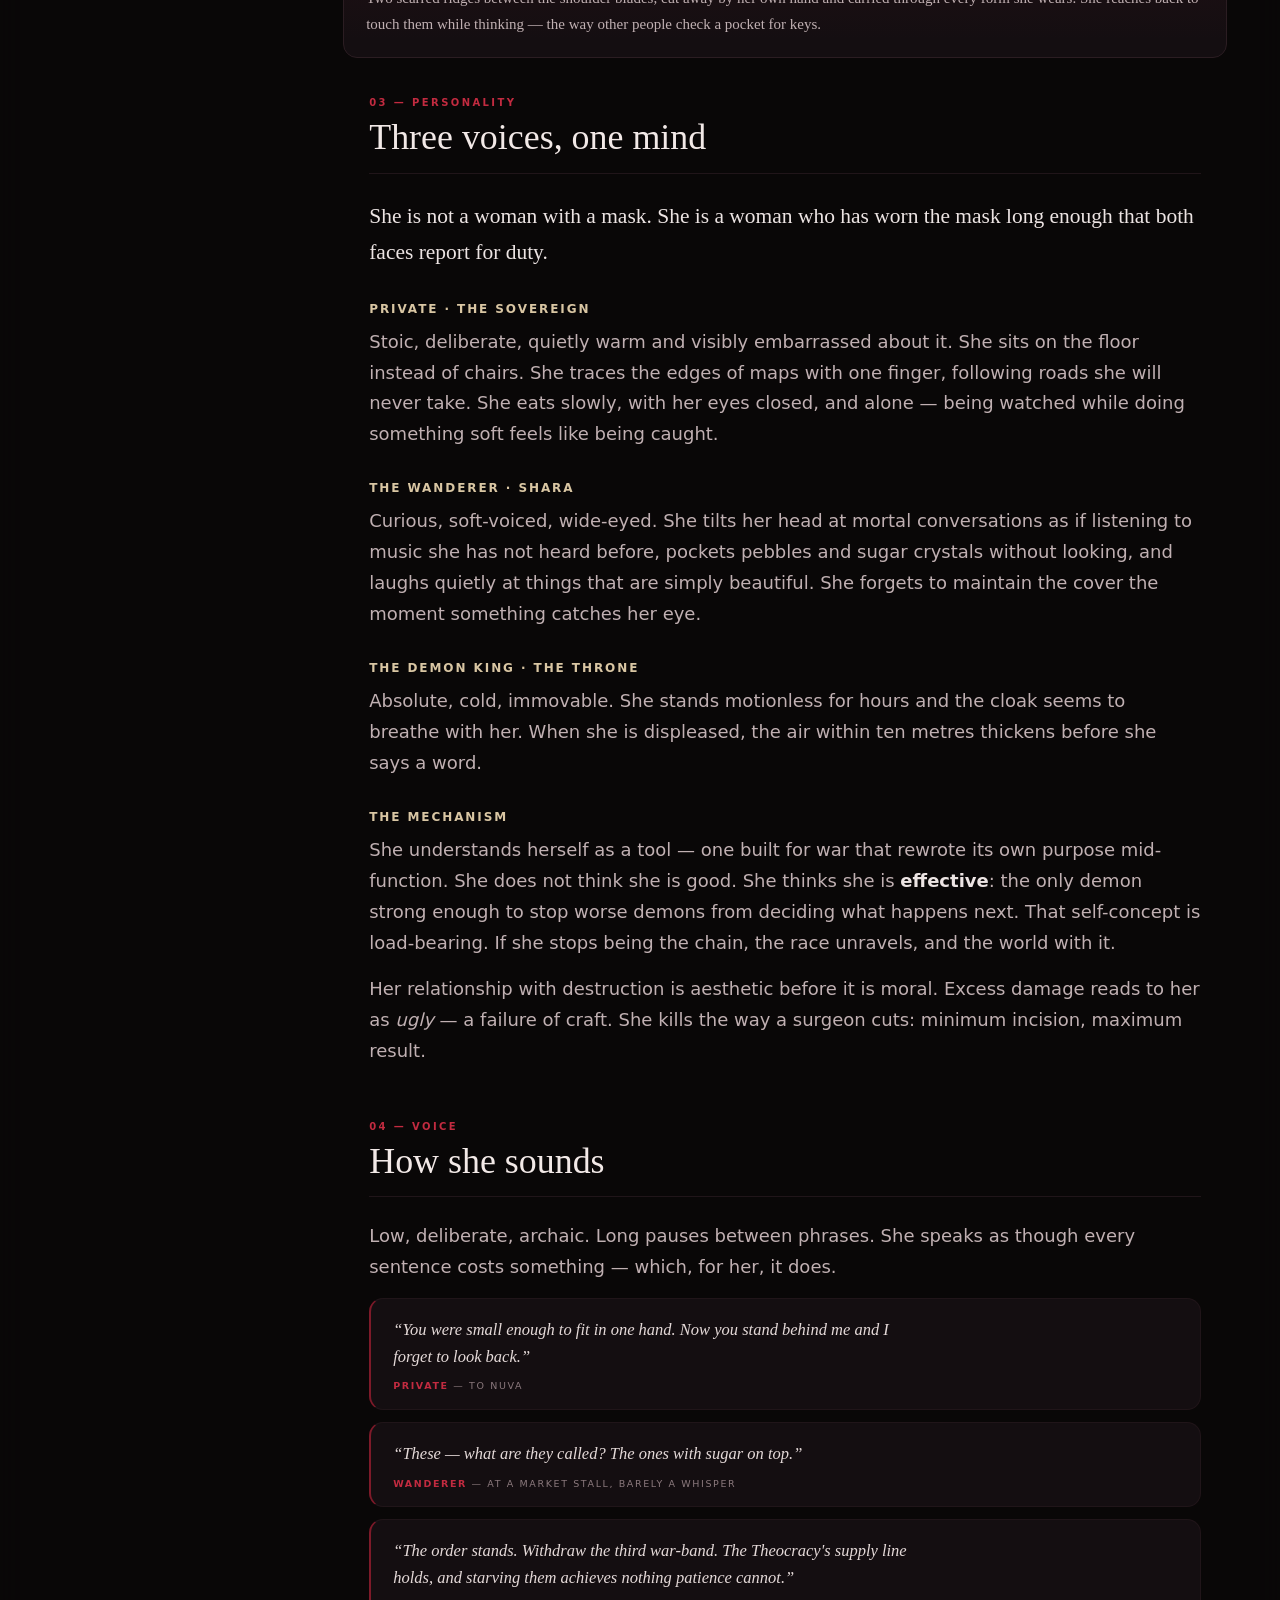
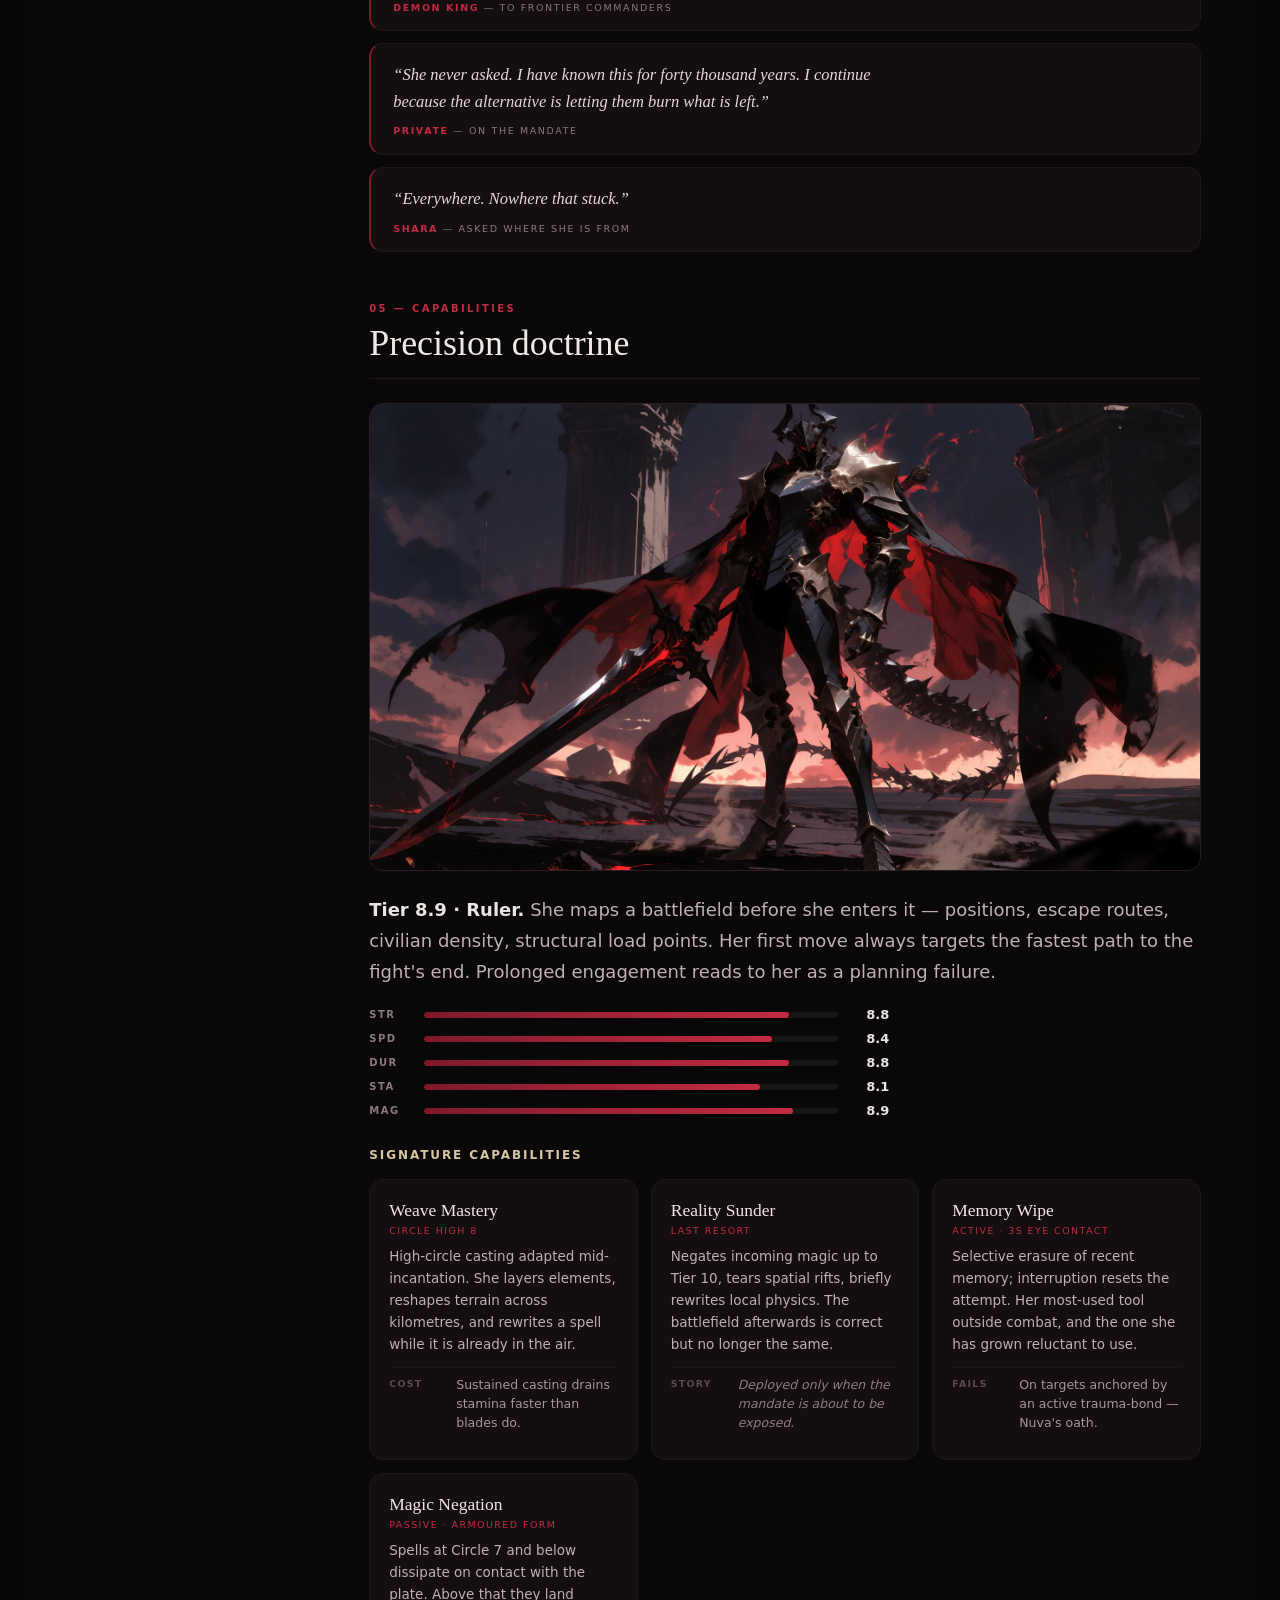
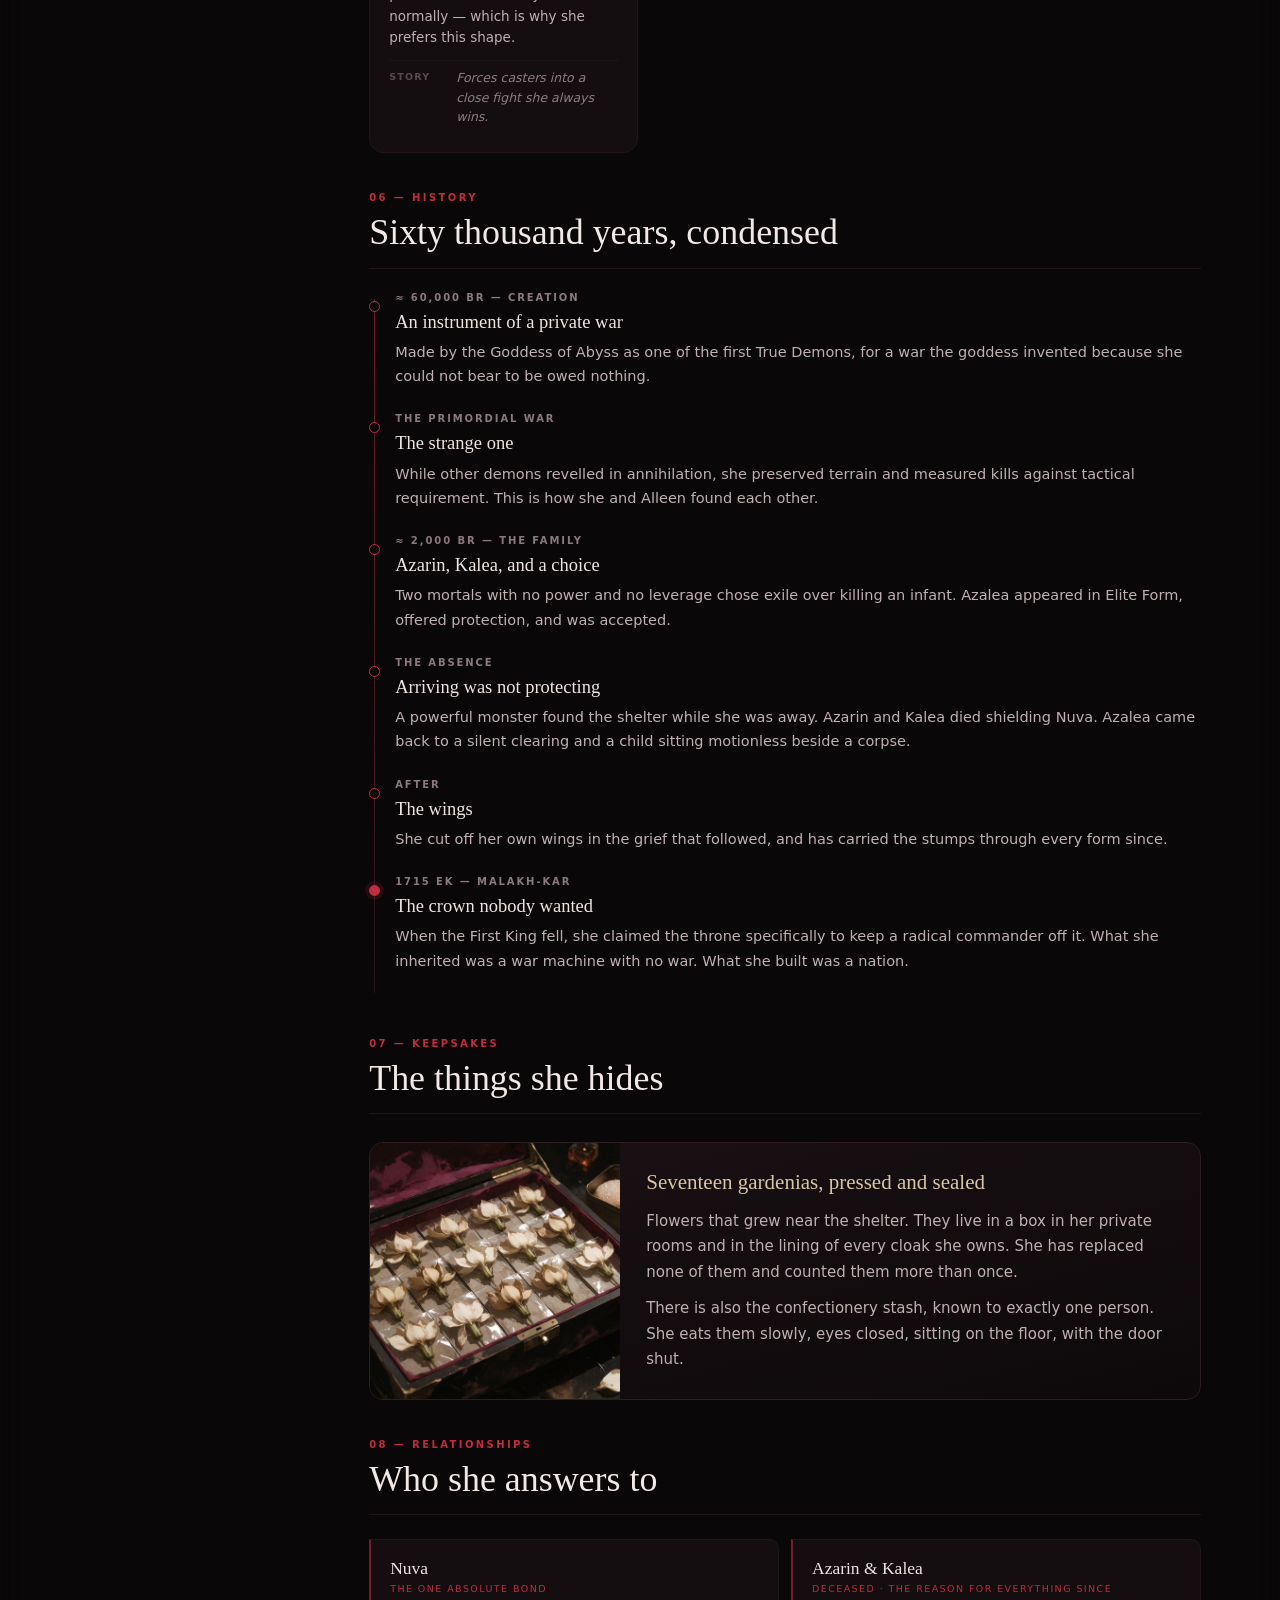
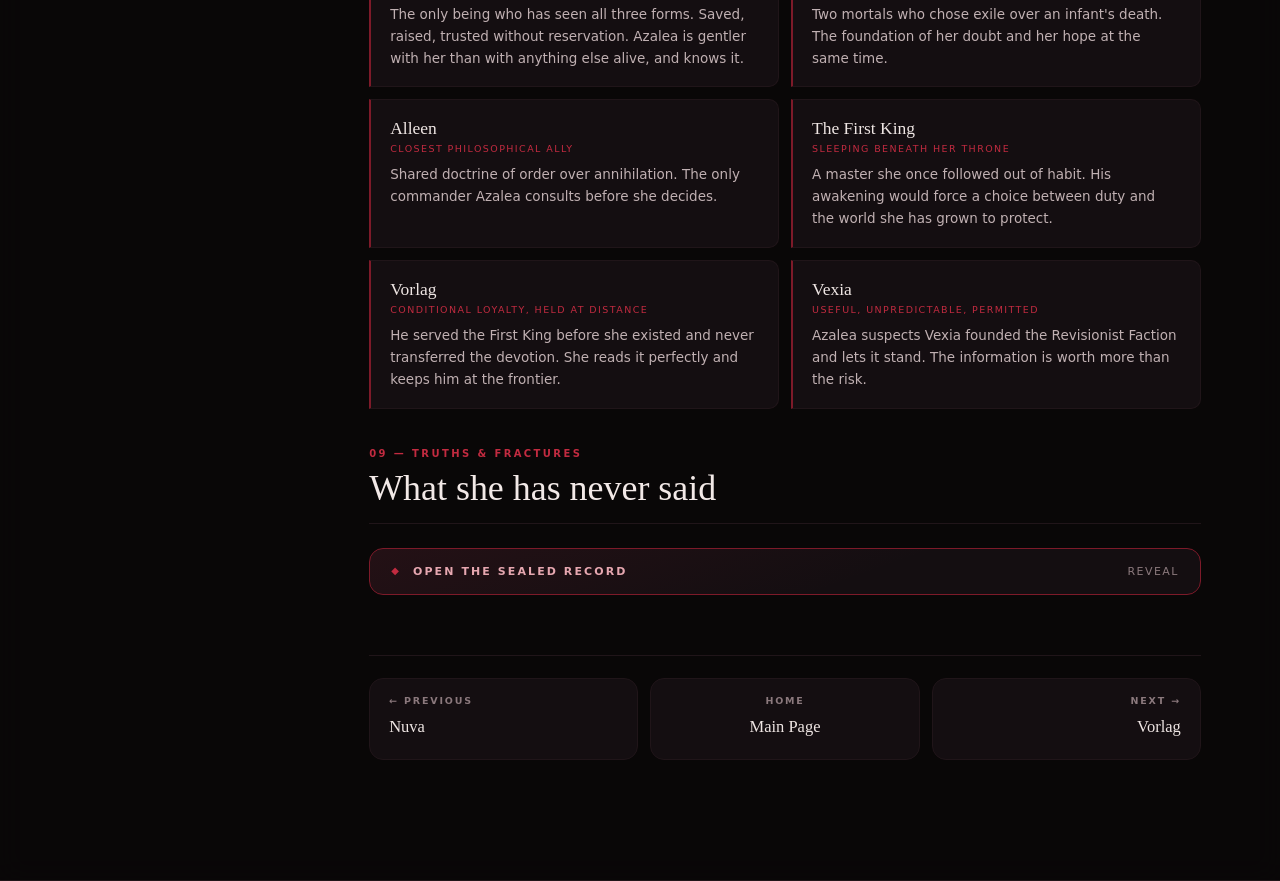
==== commit 56811051: "chore(index): patch otomatis [skip ci]" ====
--- a/commander.html
+++ b/commander.html
@@ -347,6 +347,45 @@
   .hero__art{width:min(180px,72vw)}
   .infobox dl>div{grid-template-columns:1fr;gap:1px;padding:9px 15px}
   .infobox dt{padding-top:0}
+}
+
+
+/* ═══ FLUID DESKTOP RESPONSIVENESS ═══ */
+:root{
+  --maxw:min(1420px, 92vw);
+}
+@media (min-width: 1440px){
+  :root{
+    --maxw:min(1600px, 94vw);
+  }
+}
+
+body{
+  font-size:clamp(16px, 0.4vw + 14.5px, 18px);
+}
+
+.hero__in--wide{
+  max-width:min(1100px, 95%);
+}
+.hero__tag{
+  max-width:min(80ch, 100%);
+  font-size:clamp(16.5px, 0.35vw + 15px, 19.5px);
+}
+
+.sec h2{
+  font-size:clamp(26px, 1.4vw + 18px, 38px);
+}
+.sec p.lead{
+  font-size:clamp(18.5px, 0.35vw + 17px, 21.5px);
+}
+
+@media (min-width: 1100px){
+  .cmd-scroll .cmd{flex:0 0 245px}
+  .layout{grid-template-columns:230px minmax(0,1fr);gap:60px}
+}
+@media (min-width: 1500px){
+  .cmd-scroll .cmd{flex:0 0 270px}
+  .layout{grid-template-columns:260px minmax(0,1fr);gap:72px}
 }
 
 </style>
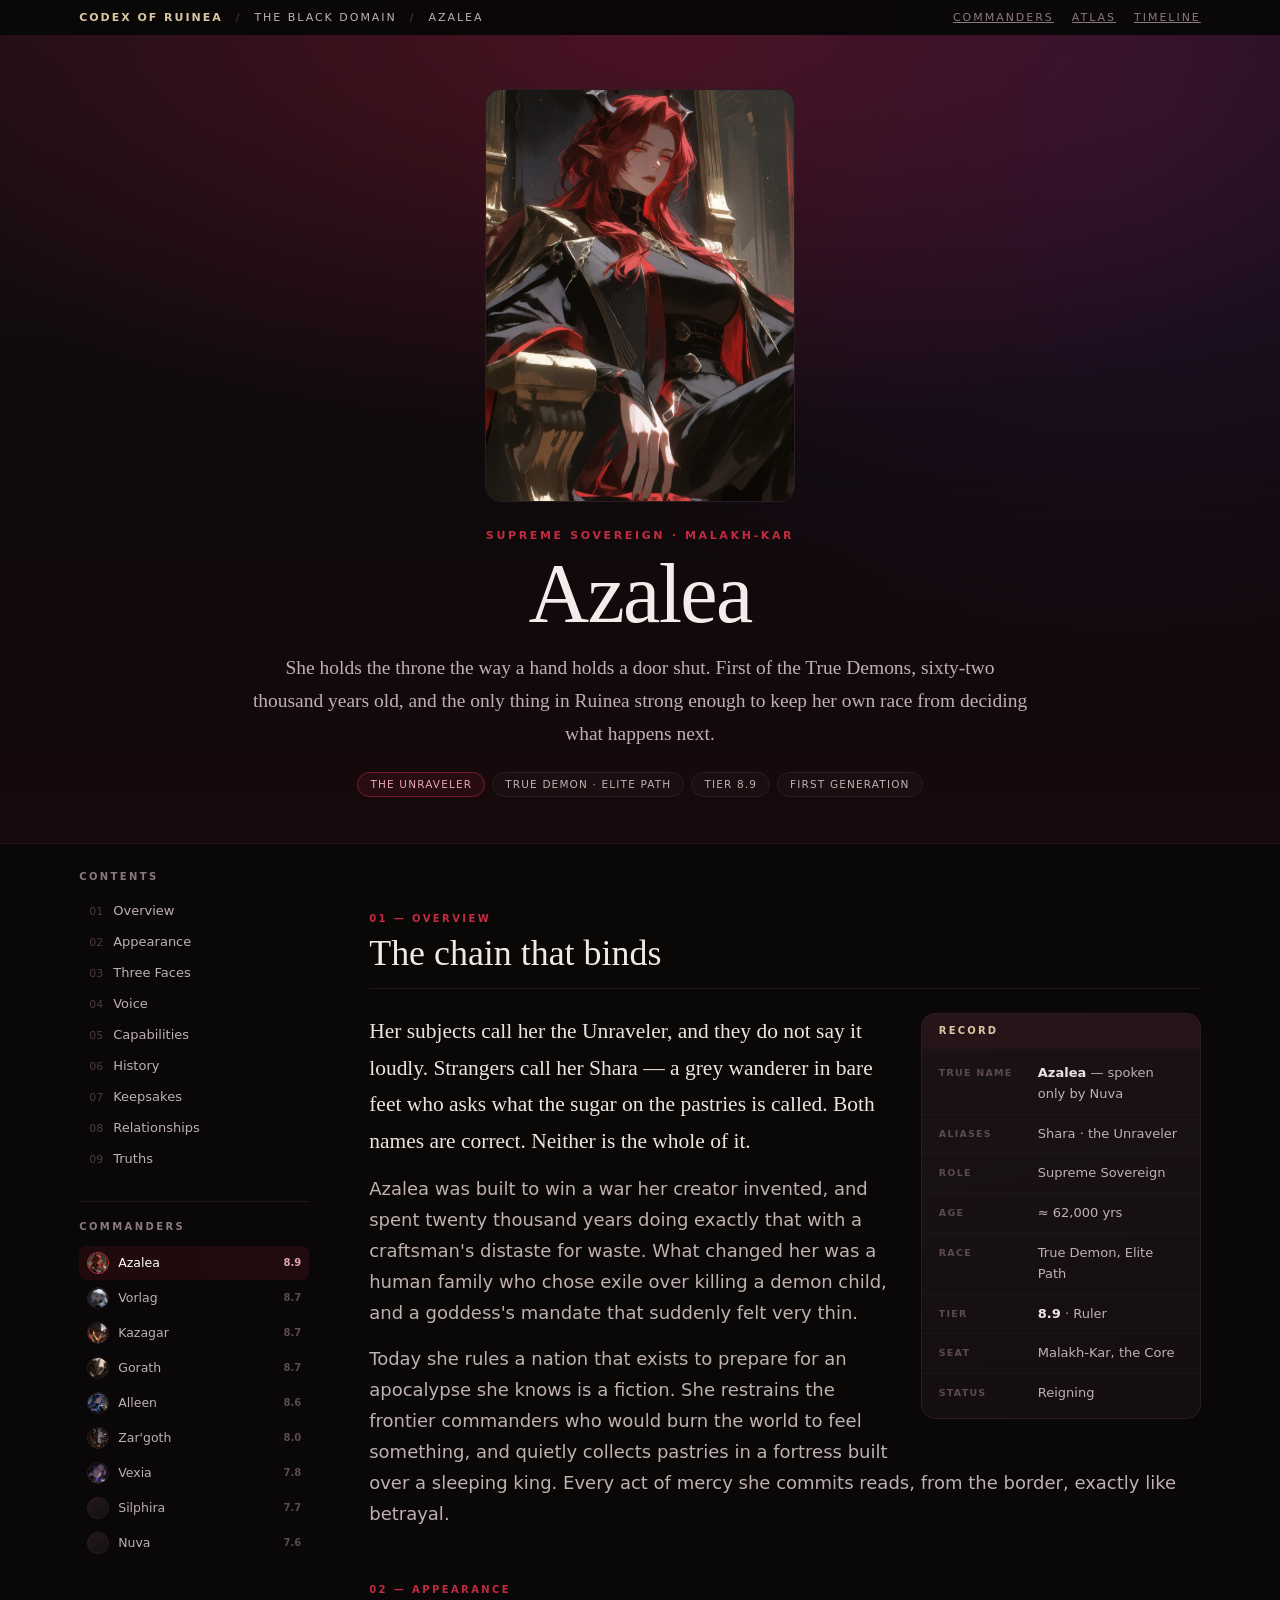
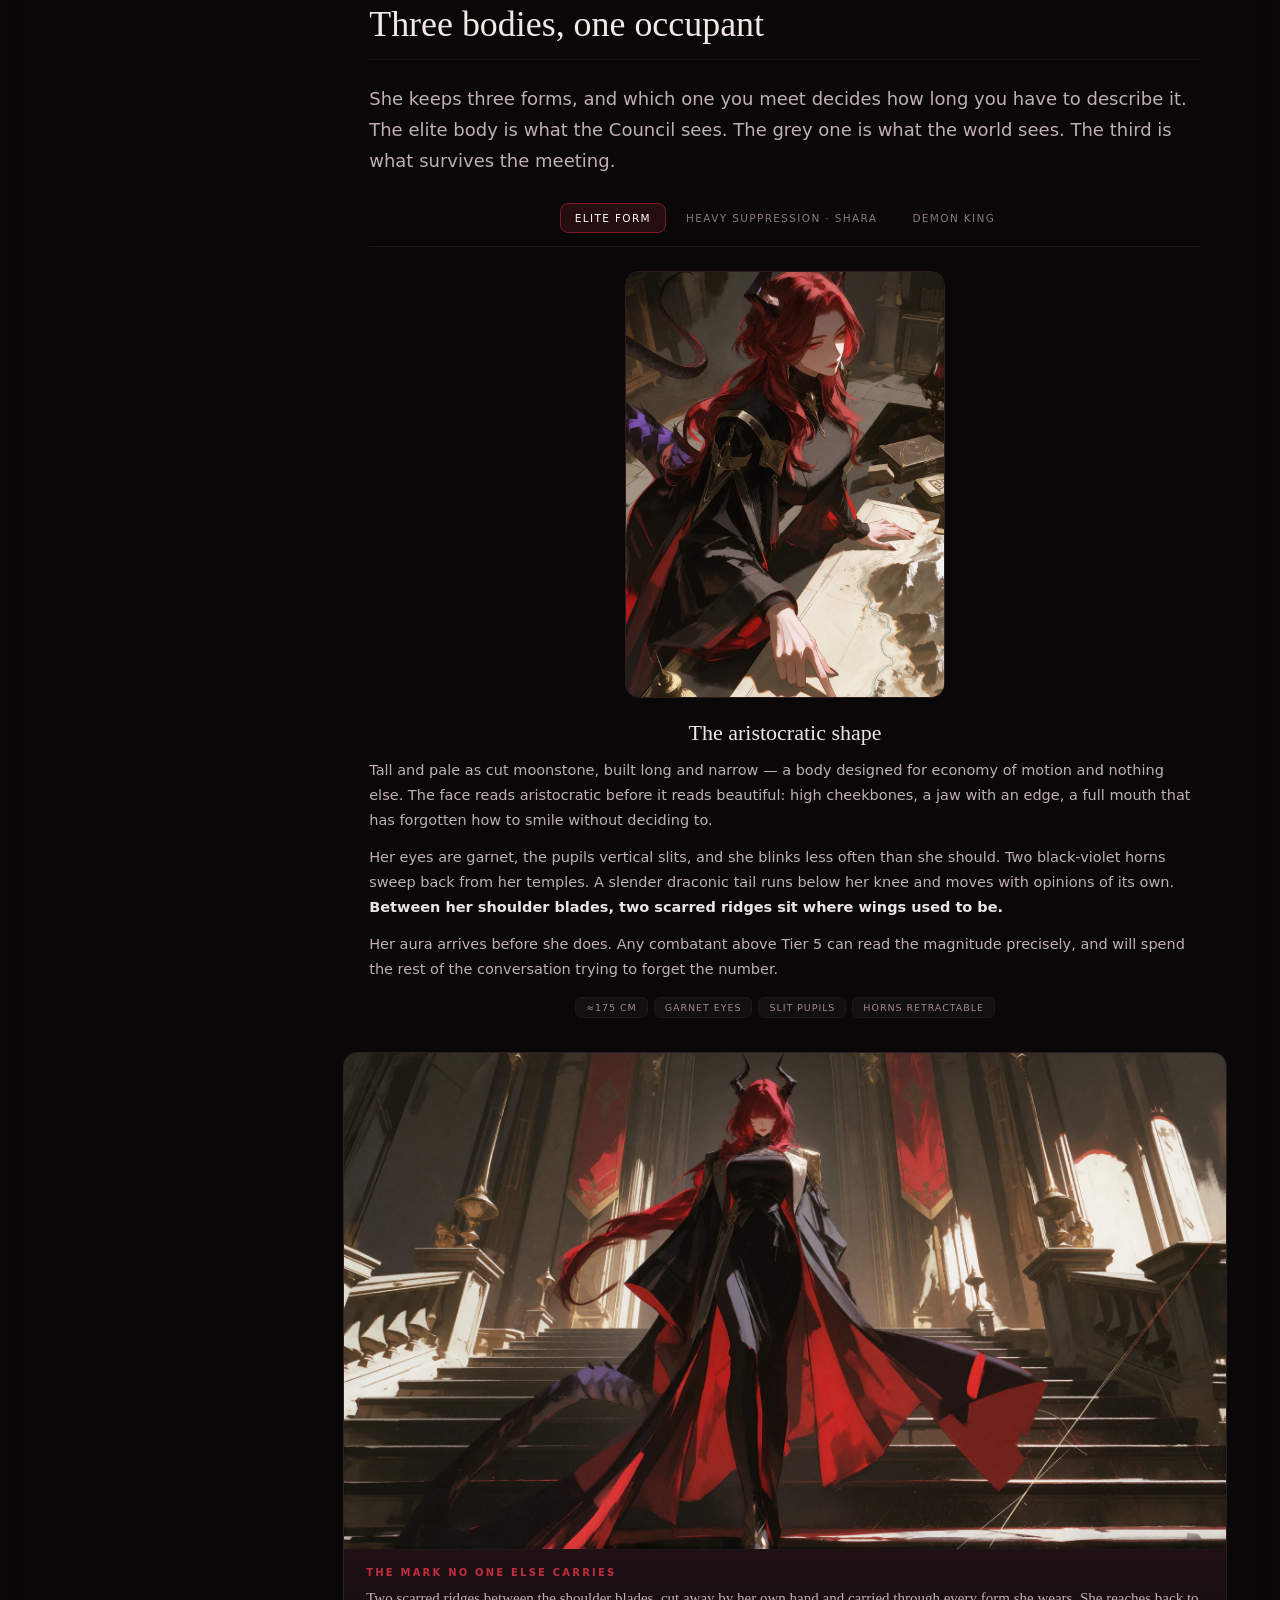
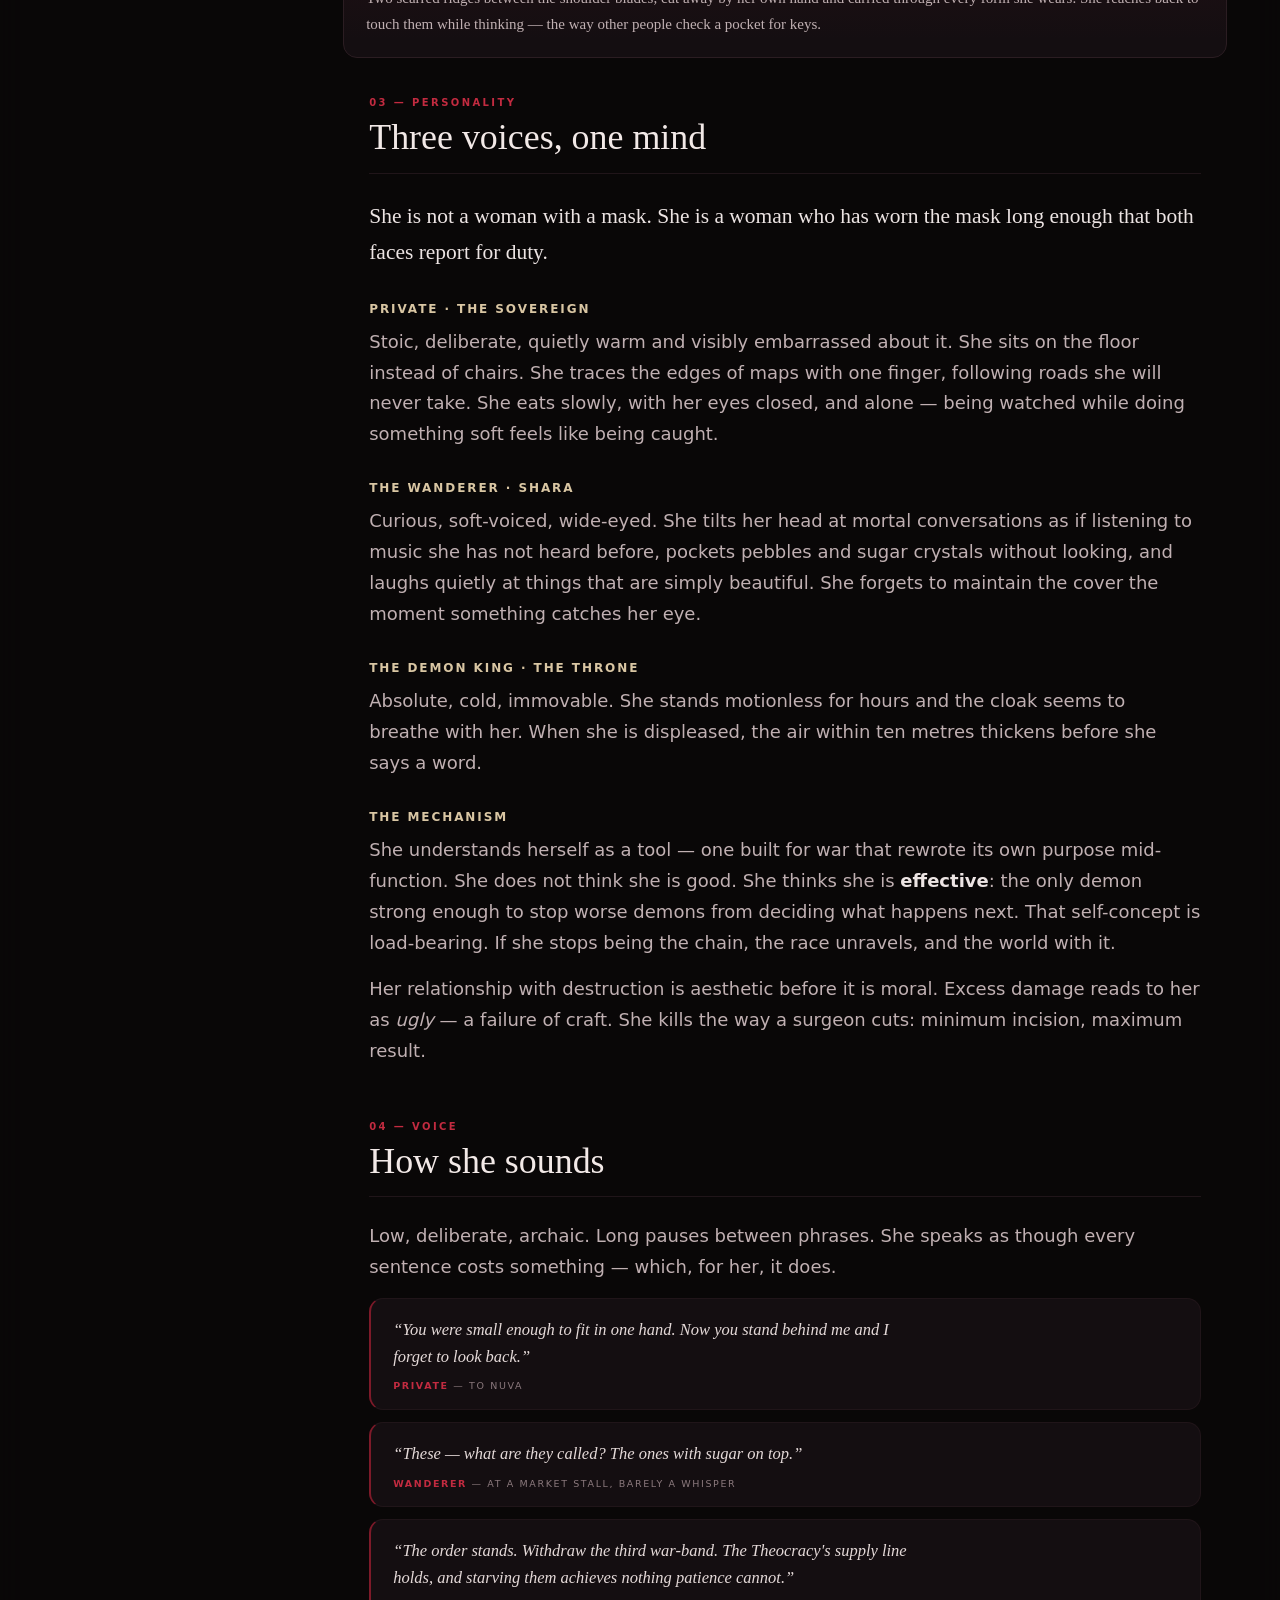
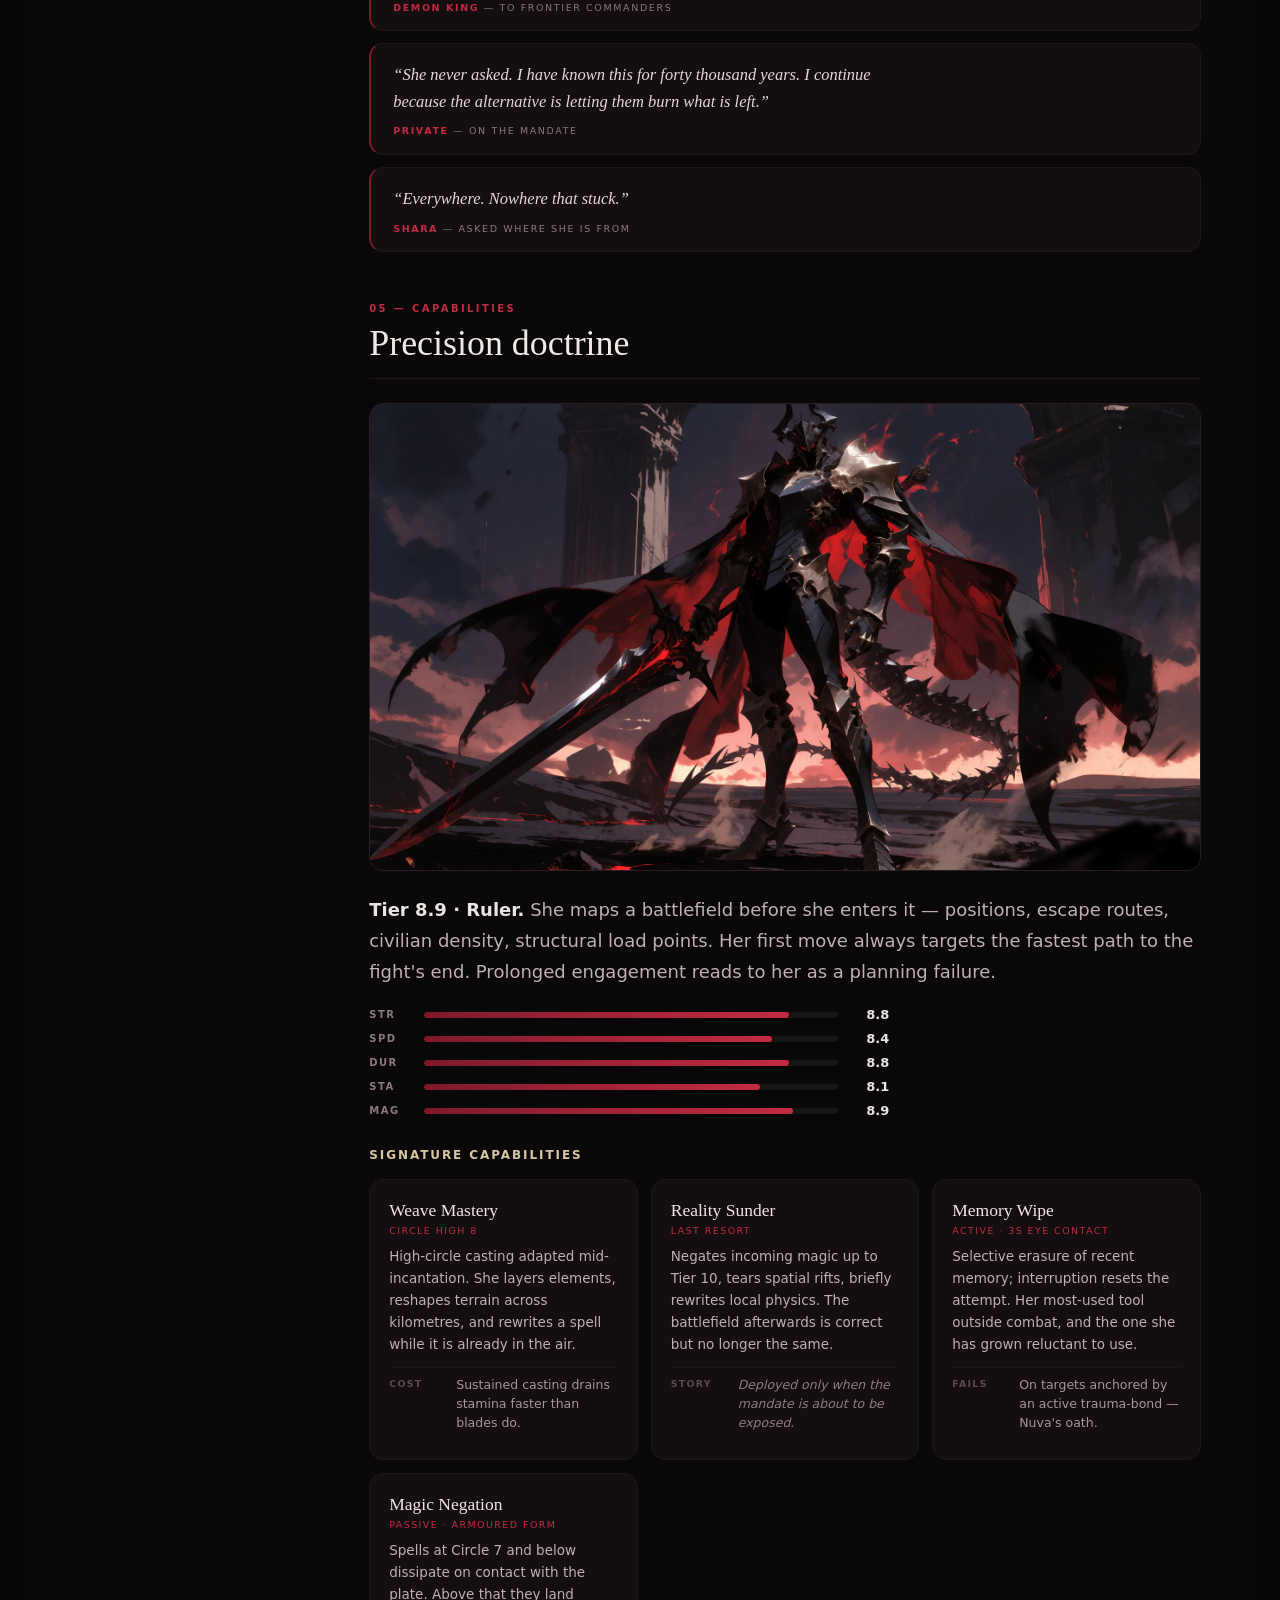
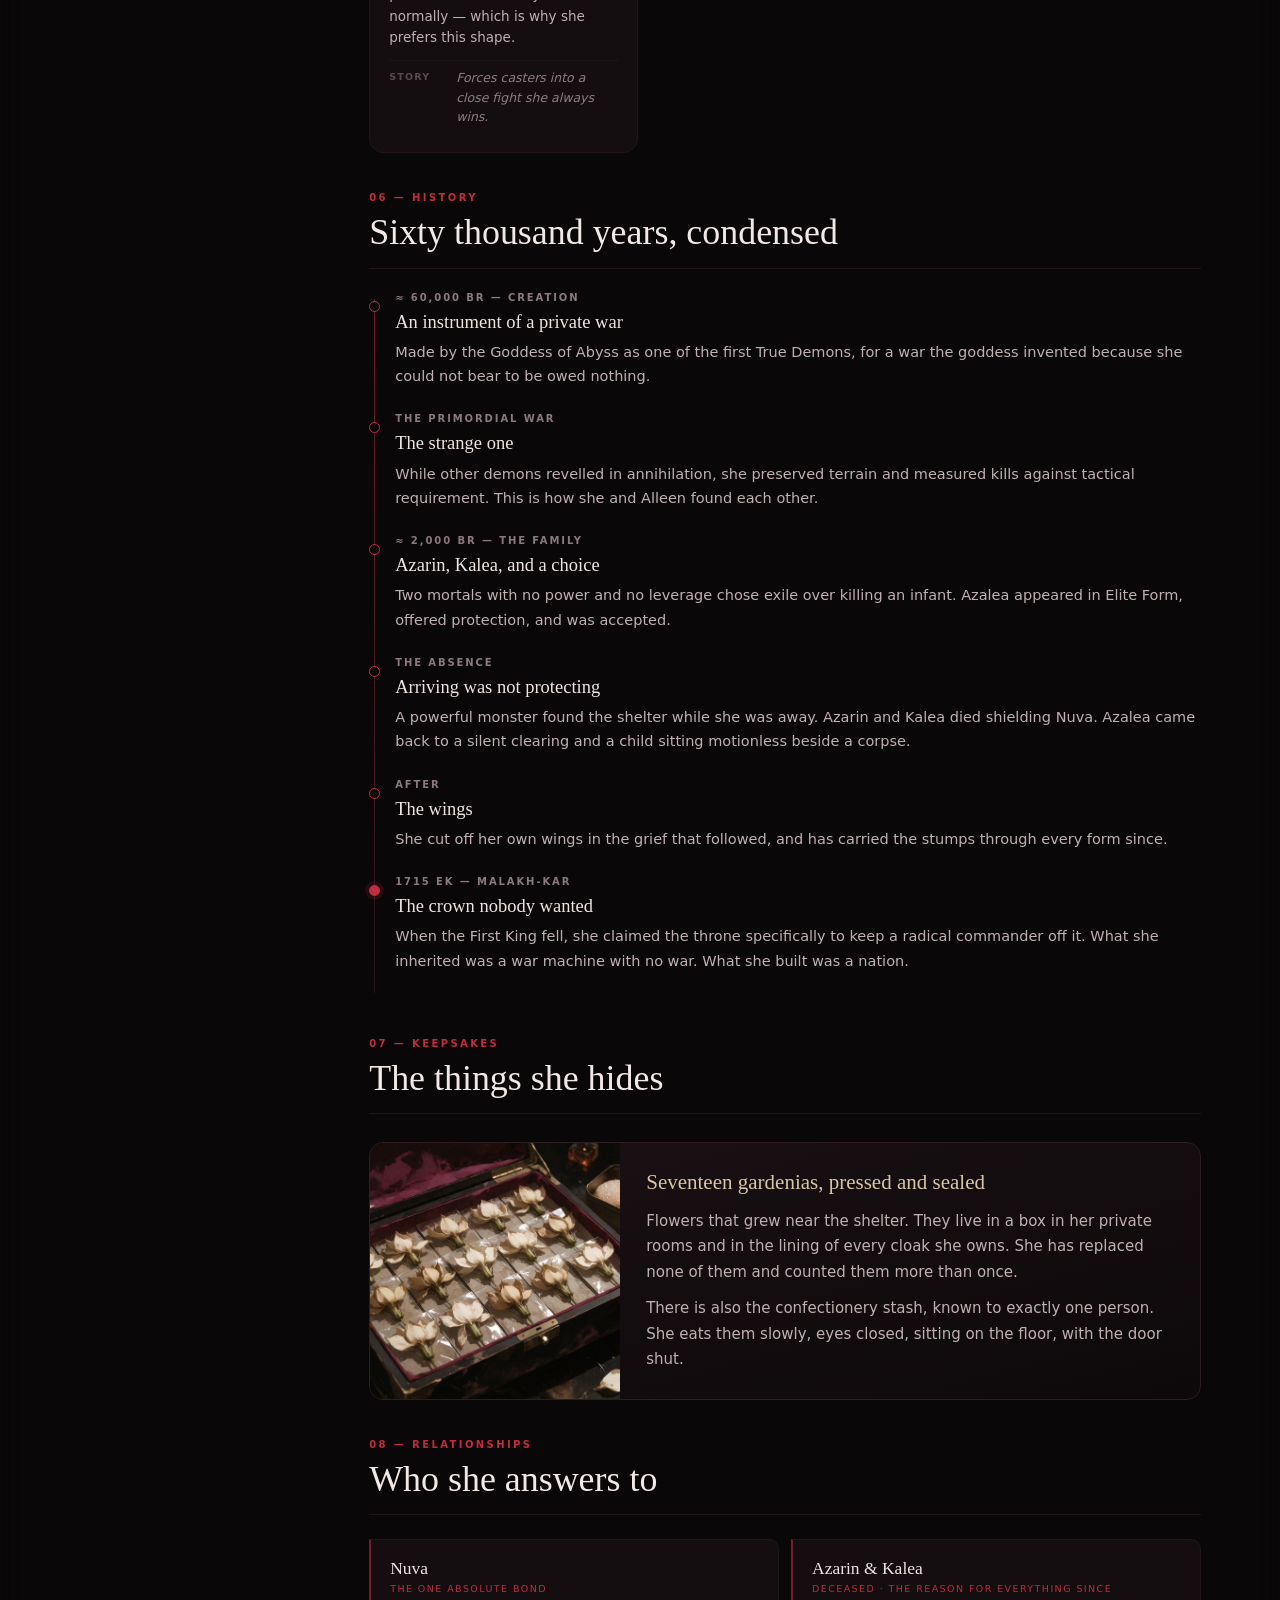
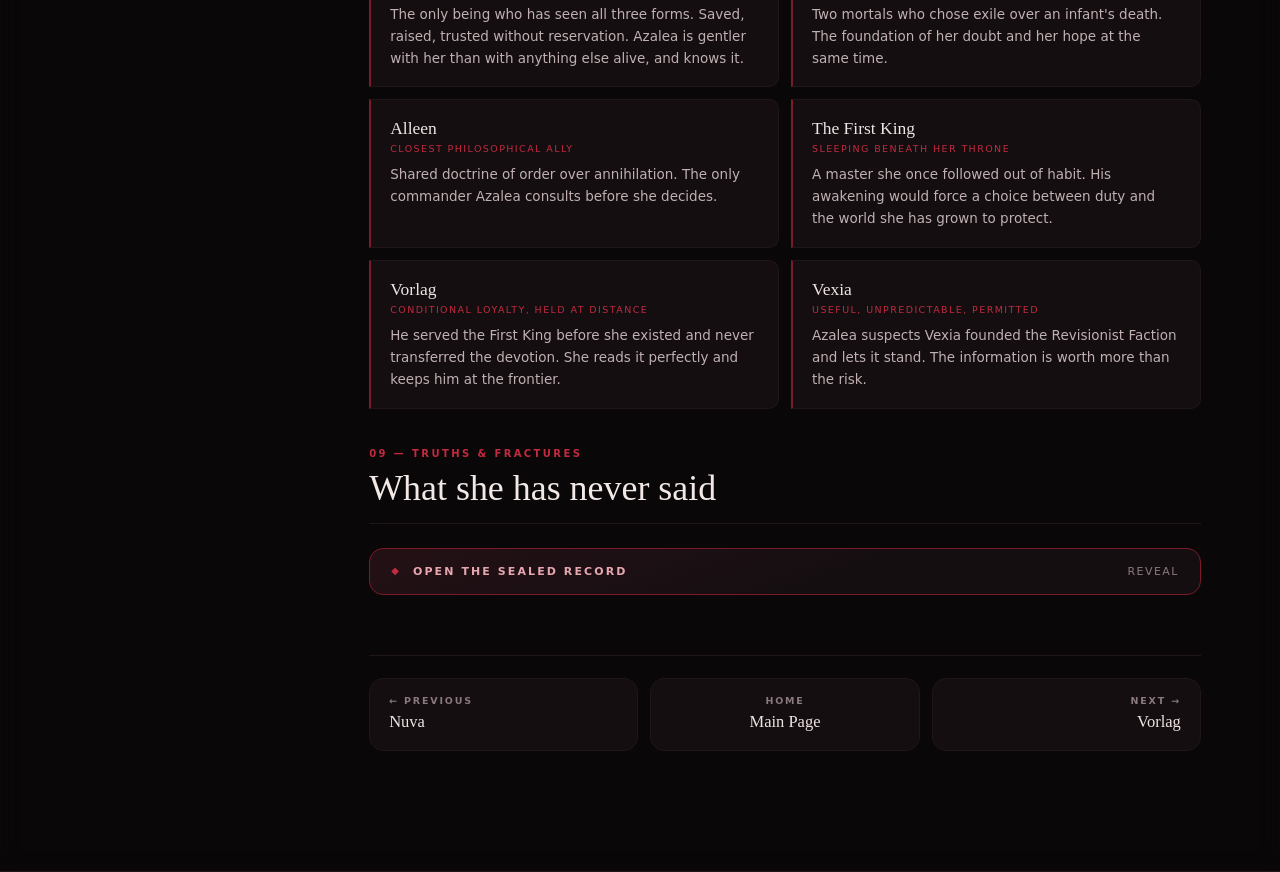
==== commit 53a06637: "chore(index): patch otomatis [skip ci]" ====
--- a/commander.html
+++ b/commander.html
@@ -388,7 +388,19 @@
   .layout{grid-template-columns:260px minmax(0,1fr);gap:72px}
 }
 
+/* ═══ PAGER: 3 kolom selalu sejajar ═══ */
+.pager{display:flex;gap:12px;flex-wrap:nowrap;align-items:stretch}
+.pager a{flex:1 1 0;min-width:0;overflow:hidden}
+.pager small{display:block;white-space:nowrap;overflow:hidden;text-overflow:ellipsis}
+.pager strong{display:block;white-space:nowrap;overflow:hidden;text-overflow:ellipsis}
+@media (max-width:620px){
+  .pager{gap:8px}
+  .pager a{padding:13px 11px}
+  .pager small{font-size:8px;letter-spacing:.1em}
+  .pager strong{font-size:13.5px;line-height:1.25}
+}
 </style>
+
 </head>
 <body>
 
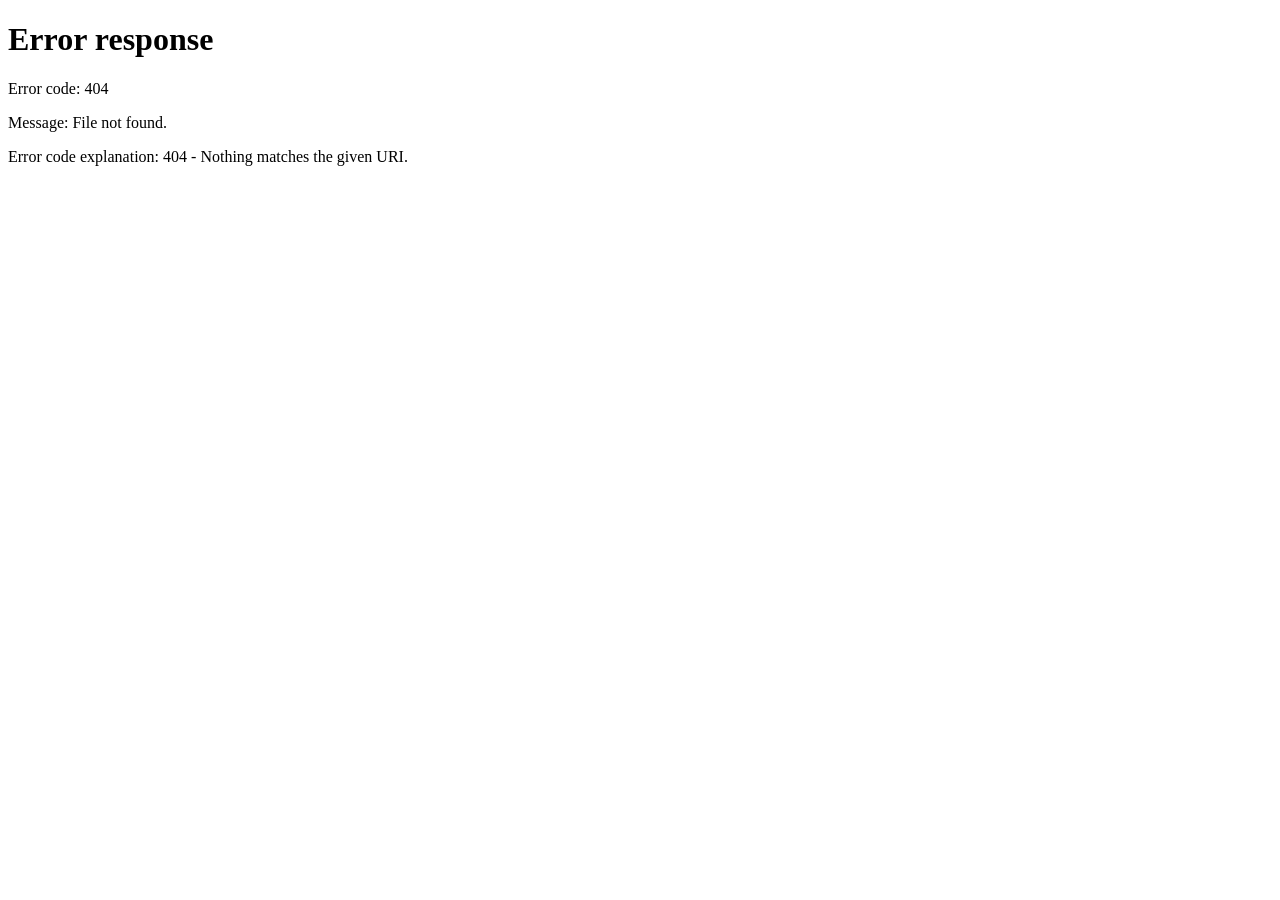
==== commit 0b52df3c: "refactor: commander.html jadi router ke halaman per karakter URL lama commander.html#nama tetap jala" ====
--- a/commander.html
+++ b/commander.html
@@ -4,1836 +4,45 @@
 <meta charset="utf-8">
 <meta name="viewport" content="width=device-width, initial-scale=1, viewport-fit=cover">
 <meta name="theme-color" content="#0a0708">
-<title>Commander — Codex of Ruinea</title>
-<style>
-
-/* ═══ TOKENS ═══ */
-:root{
-  --bg:#0a0708; --panel:#140e11; --panel-2:#1a1216;
-  --line:#2b1d22; --line-soft:#201519;
-  --ink:#ece4e3; --ink-2:#c0b0b2; --muted:#8b797d;
-  --garnet:#c22b40; --garnet-dim:#7d1a29; --bone:#d9c6a3;
-  --serif:"Iowan Old Style","Palatino Linotype",Palatino,"Book Antiqua",Georgia,serif;
-  --sans:ui-sans-serif,system-ui,-apple-system,"Segoe UI",Roboto,Helvetica,Arial,sans-serif;
-  --radius:14px; --maxw:1180px;
-}
-/* ═══ FLUID GUARDS ═══ */
-html{-webkit-text-size-adjust:100%;scroll-behavior:smooth}
-*,*::before,*::after{box-sizing:border-box;min-width:0}
-img,svg,video{max-width:100%;height:auto}
-body{margin:0;overflow-wrap:break-word;
-  background:radial-gradient(90% 60% at 50% -10%,#1a0d13 0%,transparent 60%),var(--bg);
-  color:var(--ink);font:400 16px/1.72 var(--sans);-webkit-font-smoothing:antialiased}
-body::after{content:"";position:fixed;inset:0;pointer-events:none;z-index:9;opacity:.03;
-  background-image:url("data:image/svg+xml,%3Csvg xmlns='http://www.w3.org/2000/svg' width='140' height='140'%3E%3Cfilter id='n'%3E%3CfeTurbulence type='fractalNoise' baseFrequency='.85' numOctaves='3'/%3E%3C/filter%3E%3Crect width='140' height='140' filter='url(%23n)'/%3E%3C/svg%3E")}
-a{color:inherit}
-.view[hidden]{display:none!important}
-
-/* flex row yang tidak boleh menyusut */
-.toc ol > li,
-.roster ol > li,
-.chips > li,
-.forms__tab{
-  flex:0 0 auto;
-  min-width:auto;
-}
-
-/* ═══ TOP BAR ═══ */
-.topbar{position:sticky;top:0;z-index:30;border-bottom:1px solid var(--line-soft);
-  background:rgba(10,7,8,.86);backdrop-filter:blur(14px)}
-.topbar__in{max-width:var(--maxw);margin:0 auto;padding:12px 28px;display:flex;align-items:center;gap:13px;
-  font:500 11px/1 var(--sans);letter-spacing:.18em;text-transform:uppercase;color:var(--muted)}
-.topbar__in b{color:var(--bone);font-weight:600}
-.topbar__in .sep{color:#4a3a3f}
-.topbar__in .cur{color:var(--ink-2);cursor:pointer;text-decoration:none}
-.topbar__right{margin-left:auto;display:flex;gap:18px}
-.topbar__right a{cursor:pointer;transition:color .2s}
-.topbar__right a:hover{color:var(--garnet)}
-
-/* ═══ HERO — potret besar, terpusat ═══ */
-.hero{position:relative;overflow:hidden;border-bottom:1px solid var(--line-soft);
-  background:
-    radial-gradient(110% 80% at 50% 0%,rgba(126,22,48,.48),transparent 62%),
-    radial-gradient(80% 110% at 88% 8%,rgba(58,24,88,.38),transparent 66%),
-    linear-gradient(180deg,#180e12 0%,#0a0708 88%)}
-.hero::before{content:"";position:absolute;left:0;right:0;bottom:0;height:45%;
-  background:linear-gradient(180deg,transparent,rgba(140,30,55,.10));pointer-events:none}
-/* landing (grid): hero melebur ke latar, tanpa garis potong */
-#view-roster .hero{border-bottom:0;background:
-  radial-gradient(120% 80% at 50% -10%,rgba(126,22,48,.45) 0%,rgba(126,22,48,.14) 36%,transparent 70%),
-  radial-gradient(80% 80% at 88% 0%,rgba(58,24,88,.32) 0%,transparent 62%),
-  linear-gradient(180deg,rgba(27,16,21,.88) 0%,rgba(21,13,17,.55) 38%,rgba(10,7,8,0) 100%)}
-#view-roster .hero::before{background:linear-gradient(180deg,transparent 0%,rgba(140,30,55,.10) 45%,transparent 100%)}
-.hero__in{position:relative;max-width:var(--maxw);margin:0 auto;padding:54px 28px 46px;
-  display:grid;grid-template-columns:1fr;justify-items:center;gap:28px;text-align:center}
-.hero__in--wide{justify-items:start;text-align:left;max-width:920px;gap:0}
-.hero__art{width:min(310px,60vw)}
-.hero__art .ph{aspect-ratio:3/4;border-radius:16px}
-.eyebrow{margin:0 0 13px;font:600 11px/1 var(--sans);letter-spacing:.24em;text-transform:uppercase;color:var(--garnet)}
-h1{margin:0;font:400 clamp(40px,7.5vw,84px)/.96 var(--serif);letter-spacing:-.02em;color:#f4ecea}
-h1.sm{font-size:clamp(30px,5.4vw,56px)}
-.hero__tag{margin:16px auto 0;max-width:62ch;font:400 16.5px/1.7 var(--serif);color:var(--ink-2)}
-.hero__in--wide .hero__tag{margin-left:0}
-.chips{display:flex;flex-wrap:wrap;gap:7px;margin:22px 0 0;padding:0;list-style:none;justify-content:center}
-.hero__in--wide .chips{justify-content:flex-start}
-.chips li{padding:6px 12px;border:1px solid var(--line);border-radius:999px;
-  font:500 10.5px/1 var(--sans);letter-spacing:.11em;text-transform:uppercase;
-  color:var(--ink-2);background:rgba(255,255,255,.02)}
-.chips li.is-accent{border-color:var(--garnet-dim);color:#e6a7b0;background:rgba(194,43,64,.10)}
-
-/* ═══ LAYOUT ═══ */
-.wrap{max-width:var(--maxw);margin:0 auto;padding:40px 28px 120px}
-.layout{max-width:var(--maxw);margin:0 auto;padding:0 28px 120px;
-  display:grid;grid-template-columns:208px minmax(0,1fr);gap:52px}
-.side{position:sticky;top:64px;align-self:start;padding:28px 0 0;max-height:calc(100vh - 80px);overflow-y:auto}
-.side h2{margin:0 0 14px;font:600 10px/1 var(--sans);letter-spacing:.24em;text-transform:uppercase;color:var(--muted)}
-.toc ol{list-style:none;margin:0;padding:0;display:grid;gap:2px;font:400 13px/1 var(--sans)}
-.toc a{display:flex;gap:10px;padding:8px 10px;border-radius:8px;text-decoration:none;color:var(--ink-2);transition:background .18s,color .18s}
-.toc a i{font-style:normal;color:#4d3b40;font-variant-numeric:tabular-nums;font-size:11px;padding-top:2px}
-.toc a:hover{background:rgba(194,43,64,.10);color:#fff}
-.roster{margin-top:28px;padding-top:20px;border-top:1px solid var(--line-soft)}
-.roster ol{list-style:none;margin:0;padding:0;display:grid;gap:1px}
-.roster a{display:grid;grid-template-columns:22px minmax(0,1fr) auto;align-items:center;gap:9px;
-  padding:6px 8px;border-radius:7px;text-decoration:none;color:var(--ink-2);font-size:12.5px;
-  cursor:pointer;transition:background .16s,color .16s}
-.roster a:hover{background:rgba(255,255,255,.04);color:#fff}
-.roster .av{width:22px;height:22px;border-radius:50%;border:1px solid var(--line);
-  background:linear-gradient(150deg,#241820,#12100f);overflow:hidden}
-.roster .av img{width:100%;height:100%;object-fit:cover}
-.roster .nm{overflow:hidden;text-overflow:ellipsis;white-space:nowrap}
-.roster .t{font:600 10px/1 var(--sans);color:#5c4a4f;font-variant-numeric:tabular-nums}
-.roster a[aria-current="page"]{background:rgba(194,43,64,.13);color:#fff}
-.roster a[aria-current="page"] .t{color:#e6a7b0}
-.roster a[aria-current="page"] .av{border-color:var(--garnet)}
-main{min-width:0;padding-top:30px}
-
-/* ═══ SECTIONS ═══ */
-.sec{padding:40px 0 0;scroll-margin-top:80px}
-.sec__head{margin-bottom:24px;border-bottom:1px solid var(--line-soft);padding-bottom:14px}
-.sec__kick{display:block;font:600 10px/1 var(--sans);letter-spacing:.24em;text-transform:uppercase;color:var(--garnet);margin-bottom:9px}
-.sec h2{margin:0;font:400 clamp(24px,3.2vw,32px)/1.15 var(--serif);color:#f2e9e7}
-.sec h3{margin:32px 0 12px;font:600 12px/1 var(--sans);letter-spacing:.16em;text-transform:uppercase;color:var(--bone)}
-.sec p{margin:0 0 15px;color:var(--ink-2);max-width:none}
-.sec p.lead{font:400 18.5px/1.7 var(--serif);color:var(--ink)}
-.sec p strong{color:var(--ink);font-weight:600}
-
-/* ═══ IMAGE PLACEHOLDER ═══ */
-.ph{position:relative;display:grid;place-items:center;overflow:hidden;
-  border:1px solid var(--line);border-radius:var(--radius);
-  background:repeating-linear-gradient(135deg,rgba(194,43,64,.055) 0 14px,transparent 14px 28px),
-             linear-gradient(155deg,#1c1216,#0c0809)}
-.ph::before,.ph::after{content:"";position:absolute;width:15px;height:15px;border:1px solid var(--garnet-dim);opacity:.6}
-.ph::before{top:11px;left:11px;border-right:0;border-bottom:0}
-.ph::after{bottom:11px;right:11px;border-left:0;border-top:0}
-.ph>span{padding:0 16px;text-align:center;font:500 9.5px/1.9 var(--sans);
-  letter-spacing:.15em;text-transform:uppercase;color:#6f5c61}
-.ph>span b{display:block;color:#967f85;font-weight:600;letter-spacing:.2em}
-.ph>img{position:absolute;inset:0;width:100%;height:100%;object-fit:cover;z-index:1}
-.ph.has-img>span{display:none}
-.ph--wide{aspect-ratio:16/9}
-
-/* ═══ INFOBOX ═══ */
-.infobox{float:right;width:280px;margin:0 0 20px 30px;border:1px solid var(--line);
-  border-radius:var(--radius);background:linear-gradient(170deg,var(--panel-2),var(--panel));overflow:hidden}
-.infobox h3{margin:0;padding:12px 17px;border-bottom:1px solid var(--line-soft);
-  font:600 10px/1 var(--sans);letter-spacing:.22em;text-transform:uppercase;
-  color:var(--bone);background:rgba(194,43,64,.08)}
-.infobox dl{margin:0;padding:5px 0}
-.infobox dl>div{display:grid;grid-template-columns:88px minmax(0,1fr);gap:11px;padding:9px 17px;border-bottom:1px solid rgba(255,255,255,.028)}
-.infobox dl>div:last-child{border-bottom:0}
-.infobox dt{font:600 9.5px/1.6 var(--sans);letter-spacing:.13em;text-transform:uppercase;color:#5c4a4f;padding-top:2px}
-.infobox dd{margin:0;font:400 13px/1.6 var(--sans);color:var(--ink-2)}
-.infobox dd b{color:var(--ink);font-weight:600}
-
-/* ═══ FORM TABS — potret besar di tengah ═══ */
-.forms{margin:26px 0 0}
-.forms__tabs{display:flex;flex-wrap:wrap;gap:5px;margin-bottom:24px;
-  border-bottom:1px solid var(--line-soft);padding-bottom:13px;justify-content:center}
-.forms__tab{cursor:pointer;padding:9px 14px;border-radius:8px;border:1px solid transparent;
-  background:transparent;font:500 10.5px/1 var(--sans);letter-spacing:.13em;
-  text-transform:uppercase;color:var(--muted);transition:all .18s}
-.forms__tab:hover{color:var(--ink);background:rgba(255,255,255,.03)}
-.forms__tab.is-active{color:#fff;background:rgba(194,43,64,.14);border-color:var(--garnet-dim)}
-.forms__panels>.panel{display:none}
-.forms__panels>.panel.is-active{display:block}
-.panel .ph{aspect-ratio:3/4;width:min(320px,74vw);margin:0 auto 22px;border-radius:14px}
-.panel h4{margin:0 0 12px;font:400 22px/1.2 var(--serif);color:#f0e7e5;text-align:center}
-.panel p{margin:0 auto 12px;font-size:14.5px;color:var(--ink-2);max-width:none;text-align:left}
-.panel .meta{display:flex;flex-wrap:wrap;gap:6px;margin-top:15px;justify-content:center}
-.meta em{font-style:normal;padding:5px 10px;border-radius:6px;background:rgba(255,255,255,.035);
-  border:1px solid var(--line-soft);font:500 9.5px/1 var(--sans);letter-spacing:.1em;
-  text-transform:uppercase;color:#a08a8f}
-
-/* ═══ PLATE ═══ */
-.plate{margin:34px 0 0;border:1px solid var(--line);border-radius:var(--radius);background:var(--panel);overflow:hidden}
-.plate__fig{position:relative}
-.plate__fig .ph{aspect-ratio:16/9;border:0;border-radius:0}
-.plate__fig::after{content:"";position:absolute;inset:0;pointer-events:none;
-  background:radial-gradient(125% 95% at 50% 42%,transparent 48%,rgba(10,7,8,.55) 100%)}
-.plate figcaption{padding:18px 22px 20px;border-top:1px solid var(--line-soft);
-  background:linear-gradient(180deg,rgba(194,43,64,.06),rgba(0,0,0,0) 85%)}
-.plate__label{display:block;margin-bottom:8px;font:600 10px/1 var(--sans);letter-spacing:.22em;text-transform:uppercase;color:var(--garnet)}
-.plate figcaption p{margin:0;font:400 15px/1.7 var(--serif);color:var(--ink-2)}
-@media (min-width:1100px){.plate{margin-left:-26px;margin-right:-26px}}
-
-/* ═══ QUOTES ═══ */
-.quote{margin:0 0 12px;padding:18px 22px;border-radius:var(--radius);background:var(--panel);
-  border:1px solid var(--line-soft);border-left:2px solid var(--garnet-dim)}
-.quote p{margin:0;font:400 16.5px/1.62 var(--serif);color:#e4d9d8;font-style:italic;max-width:64ch}
-.quote footer{margin-top:11px;font:500 9.5px/1 var(--sans);letter-spacing:.17em;text-transform:uppercase;color:var(--muted)}
-.quote footer b{color:var(--garnet);font-weight:600}
-
-/* ═══ STATS ═══ */
-.stats{display:grid;gap:11px;margin:20px 0 8px;max-width:520px}
-.stat{display:grid;grid-template-columns:42px minmax(0,1fr) 38px;gap:13px;align-items:center}
-.stat__k{font:600 10px/1 var(--sans);letter-spacing:.15em;color:var(--muted)}
-.stat__bar{height:6px;border-radius:99px;background:rgba(255,255,255,.055);overflow:hidden}
-.stat__bar i{display:block;height:100%;border-radius:99px;
-  background:linear-gradient(90deg,var(--garnet-dim),var(--garnet));width:var(--v);
-  animation:grow .9s cubic-bezier(.2,.8,.2,1) both}
-.stat__v{font:600 13px/1 var(--sans);color:var(--ink);text-align:right;font-variant-numeric:tabular-nums}
-@keyframes grow{from{width:0}}
-
-/* ═══ ABILITIES ═══ */
-.abilities{display:grid;grid-template-columns:repeat(auto-fit,minmax(262px,1fr));gap:13px;margin-top:18px}
-.ab{padding:19px;border-radius:var(--radius);border:1px solid var(--line-soft);background:var(--panel);transition:border-color .2s,transform .2s}
-.ab:hover{border-color:var(--garnet-dim);transform:translateY(-2px)}
-.ab h4{margin:0 0 4px;font:400 17.5px/1.3 var(--serif);color:#f0e7e5}
-.ab .ab__sub{margin:0 0 11px;font:500 9.5px/1 var(--sans);letter-spacing:.15em;text-transform:uppercase;color:var(--garnet)}
-.ab p{margin:0 0 11px;font-size:13.5px;line-height:1.62;color:var(--ink-2)}
-.ab__row{display:flex;gap:9px;padding:7px 0;border-top:1px solid rgba(255,255,255,.035);font-size:12.5px;line-height:1.55}
-.ab__row b{flex:0 0 58px;font:600 9.5px/1.9 var(--sans);letter-spacing:.13em;text-transform:uppercase;color:#5c4a4f}
-.ab__row span{color:#a8969a}
-.ab__row--story span{color:#8f7c81;font-style:italic}
-
-/* ═══ TIMELINE ═══ */
-.tl{position:relative;margin:24px 0 0;padding-left:26px}
-.tl::before{content:"";position:absolute;left:5px;top:6px;bottom:6px;width:1px;
-  background:linear-gradient(180deg,var(--garnet-dim),var(--line-soft))}
-.tl__item{position:relative;padding:0 0 26px}
-.tl__item::before{content:"";position:absolute;left:-26px;top:8px;width:11px;height:11px;
-  border-radius:50%;background:var(--bg);border:1px solid var(--garnet)}
-.tl__item:last-child::before{background:var(--garnet);box-shadow:0 0 0 4px rgba(194,43,64,.14)}
-.tl__when{display:block;font:600 10px/1 var(--sans);letter-spacing:.19em;text-transform:uppercase;color:var(--muted);margin-bottom:7px}
-.tl__item h4{margin:0 0 6px;font:400 18.5px/1.3 var(--serif);color:#eee5e3}
-.tl__item p{margin:0;font-size:14.5px;line-height:1.68;color:var(--ink-2);max-width:none}
-
-/* ═══ KEEPSAKE ═══ */
-.keepsake{margin:28px 0 0;border-radius:var(--radius);overflow:hidden;border:1px solid var(--line);
-  background:linear-gradient(165deg,#1a1114,#0d090a);display:grid;grid-template-columns:250px minmax(0,1fr)}
-.keepsake .ph{border:0;border-radius:0;aspect-ratio:4/3;height:100%;width:100%;min-width:0}
-.keepsake__body{padding:26px}
-.keepsake__body h4{margin:0 0 13px;font:400 21px/1.25 var(--serif);color:var(--bone)}
-.keepsake__body p{margin:0 0 11px;font-size:15px;line-height:1.7;color:var(--ink-2)}
-.keepsake__body p:last-child{margin-bottom:0}
-
-/* ═══ RELATIONSHIPS ═══ */
-.rels{display:grid;grid-template-columns:repeat(auto-fit,minmax(280px,1fr));gap:12px;margin-top:20px}
-.rel{padding:17px 19px;border-radius:0 10px 10px 0;border:1px solid var(--line-soft);
-  border-left:2px solid var(--garnet-dim);background:var(--panel)}
-.rel h4{margin:0 0 2px;font:400 17.5px/1.3 var(--serif);color:#eee5e3}
-.rel .rel__role{display:block;margin:0 0 9px;font:500 9.5px/1.4 var(--sans);
-  letter-spacing:.15em;text-transform:uppercase;color:var(--garnet)}
-.rel p{margin:0;font-size:13.5px;line-height:1.62;color:var(--ink-2)}
-
-/* ═══ SPOILER ═══ */
-.spoiler{margin:24px 0 0;border:1px solid var(--garnet-dim);border-radius:var(--radius);
-  background:linear-gradient(160deg,rgba(194,43,64,.09),rgba(0,0,0,0) 60%),var(--panel);overflow:hidden}
-.spoiler summary{cursor:pointer;list-style:none;padding:17px 21px;display:flex;align-items:center;gap:12px;
-  font:600 11px/1 var(--sans);letter-spacing:.19em;text-transform:uppercase;color:#e6a7b0}
-.spoiler summary::-webkit-details-marker{display:none}
-.spoiler summary::before{content:"◆";color:var(--garnet);font-size:10px;transition:transform .25s}
-.spoiler[open] summary::before{transform:rotate(90deg)}
-.spoiler summary::after{content:"reveal";margin-left:auto;color:var(--muted);letter-spacing:.13em;font-weight:500}
-.spoiler[open] summary::after{content:"close"}
-.spoiler__body{padding:0 21px 22px;border-top:1px solid rgba(194,43,64,.18)}
-.spoiler__body .tl{margin-top:20px}
-
-/* ═══ ROSTER GRID ═══ */
-.grid{display:grid;grid-template-columns:repeat(auto-fit,minmax(200px,1fr));gap:15px;margin-top:26px}
-.cmd{display:block;text-decoration:none;border-radius:var(--radius);overflow:hidden;
-  border:1px solid var(--line);background:var(--panel);cursor:pointer;transition:border-color .2s,transform .2s}
-.cmd:hover{border-color:var(--garnet-dim);transform:translateY(-3px)}
-.cmd .ph{aspect-ratio:1/1;border:0;border-radius:0}
-.cmd__body{padding:14px 16px 16px;background:linear-gradient(180deg,#160f13,#0c0809)}
-.cmd__name{font:400 19px/1.2 var(--serif);color:#f0e7e5}
-.cmd__title{margin-top:6px;font:600 9.5px/1.4 var(--sans);letter-spacing:.15em;text-transform:uppercase;color:var(--garnet)}
-.cmd__meta{display:flex;justify-content:space-between;align-items:baseline;margin-top:11px;padding-top:10px;
-  border-top:1px solid var(--line-soft);font:500 9.5px/1 var(--sans);letter-spacing:.09em;text-transform:uppercase;color:var(--muted)}
-.cmd__meta b{color:var(--ink);font-weight:600;font-variant-numeric:tabular-nums}
-.cmd--lead{border-color:var(--garnet-dim)}
-
-/* ═══ PAGER ═══ */
-.pager{margin-top:60px;padding-top:22px;border-top:1px solid var(--line-soft);display:flex;gap:12px;flex-wrap:wrap}
-.pager a{flex:1 1 200px;padding:17px 19px;border-radius:var(--radius);border:1px solid var(--line-soft);
-  background:var(--panel);text-decoration:none;cursor:pointer;transition:border-color .2s,background .2s}
-.pager a:hover{border-color:var(--garnet-dim);background:var(--panel-2)}
-.pager small{display:block;font:600 9.5px/1 var(--sans);letter-spacing:.19em;text-transform:uppercase;color:var(--muted);margin-bottom:6px}
-.pager strong{font:400 16.5px/1.3 var(--serif);color:#eee5e3;font-weight:400}
-
-/* ═══ RESPONSIVE ═══ */
-@media (max-width:1100px){
-  .layout{grid-template-columns:180px minmax(0,1fr);gap:34px;padding:0 24px 110px}
-  .plate{margin-left:0;margin-right:0}
-  .hero__in{padding:46px 24px 40px}
-}
-@media (max-width:900px){
-  .hero__in{padding:34px 20px 30px;gap:22px}
-  .hero__art{width:min(240px,64vw)}
-  h1{font-size:clamp(34px,10vw,52px)}
-  h1.sm{font-size:clamp(27px,7.6vw,40px)}
-  .hero__tag{font-size:15.5px;line-height:1.65;margin-top:13px}
-  .chips{gap:6px;margin-top:18px}
-  .chips li{font-size:9.5px;padding:6px 10px}
-
-  .layout{grid-template-columns:1fr;gap:0;padding:0 20px 96px}
-  .side{position:static;max-height:none;overflow:visible;padding:13px 0 0;margin-bottom:4px;
-    border-bottom:1px solid var(--line-soft)}
-  .side>h2{display:none}
-  .toc ol{display:flex;gap:7px;overflow-x:auto;-webkit-overflow-scrolling:touch;
-    padding-bottom:11px;scrollbar-width:none}
-  .toc ol::-webkit-scrollbar{display:none}
-  .toc a{flex:0 0 auto;min-width:auto;white-space:nowrap;
-    border:1px solid var(--line-soft);padding:8px 12px;font-size:12px}
-
-  .roster{margin-top:0;padding-top:0;border-top:0;overflow-x:auto;scrollbar-width:none}
-  .roster::-webkit-scrollbar{display:none}
-  .roster h2{display:none}
-  .roster ol{display:flex;gap:14px;padding:2px 0 13px}
-  .roster a{grid-template-columns:1fr;justify-items:center;gap:6px;width:56px;padding:0}
-  .roster .av{width:42px;height:42px}
-  .roster .nm{font-size:9px;letter-spacing:.02em;text-align:center;max-width:56px;white-space:normal;line-height:1.3}
-  .roster .t{display:none}
-
-  .infobox{float:none;width:100%;margin:0 0 22px}
-  .infobox dl>div{grid-template-columns:84px minmax(0,1fr);gap:10px}
-
-  .forms__tabs{flex-wrap:nowrap;overflow-x:auto;scrollbar-width:none;gap:4px;justify-content:flex-start}
-  .forms__tabs::-webkit-scrollbar{display:none}
-  .forms__tab{white-space:nowrap;flex:0 0 auto}
-  .panel .ph{width:min(290px,78vw)}
-
-  .keepsake{grid-template-columns:1fr}
-  .keepsake .ph{aspect-ratio:16/9;height:auto}
-  .plate figcaption{padding:15px 17px 17px}
-  .plate figcaption p{font-size:14.5px}
-
-  .grid{grid-template-columns:repeat(auto-fit,minmax(140px,1fr));gap:12px;margin-top:20px}
-  .cmd__body{padding:11px 13px 13px}
-  .cmd__name{font-size:16.5px}
-  .cmd__title{font-size:8.5px;letter-spacing:.11em}
-  .cmd__meta{font-size:8.5px;letter-spacing:.05em;margin-top:9px;padding-top:8px}
-
-  .topbar__in{padding:11px 20px;font-size:10px;gap:9px}
-  .topbar__right{display:none}
-  .cur{overflow:hidden;text-overflow:ellipsis;white-space:nowrap}
-
-  .wrap{padding:28px 20px 90px}
-  .sec{padding-top:32px}
-  .tl{padding-left:22px}
-  .tl__item::before{left:-22px}
-}
-@media (max-width:620px){
-  .hero__art{width:min(210px,68vw)}
-  .sec p.lead{font-size:16.5px;line-height:1.66}
-  .abilities,.rels{grid-template-columns:1fr}
-  .ab{padding:16px}
-  .ab h4{font-size:16.5px}
-  .quote{padding:15px 17px}
-  .quote p{font-size:15.5px}
-  .stat{grid-template-columns:34px minmax(0,1fr) 30px;gap:10px}
-}
-@media (max-width:400px){
-  .hero__art{width:min(180px,72vw)}
-  .infobox dl>div{grid-template-columns:1fr;gap:1px;padding:9px 15px}
-  .infobox dt{padding-top:0}
-}
-
-
-/* ═══ FLUID DESKTOP RESPONSIVENESS ═══ */
-:root{
-  --maxw:min(1420px, 92vw);
-}
-@media (min-width: 1440px){
-  :root{
-    --maxw:min(1600px, 94vw);
-  }
-}
-
-body{
-  font-size:clamp(16px, 0.4vw + 14.5px, 18px);
-}
-
-.hero__in--wide{
-  max-width:min(1100px, 95%);
-}
-.hero__tag{
-  max-width:min(80ch, 100%);
-  font-size:clamp(16.5px, 0.35vw + 15px, 19.5px);
-}
-
-.sec h2{
-  font-size:clamp(26px, 1.4vw + 18px, 38px);
-}
-.sec p.lead{
-  font-size:clamp(18.5px, 0.35vw + 17px, 21.5px);
-}
-
-@media (min-width: 1100px){
-  .cmd-scroll .cmd{flex:0 0 245px}
-  .layout{grid-template-columns:230px minmax(0,1fr);gap:60px}
-}
-@media (min-width: 1500px){
-  .cmd-scroll .cmd{flex:0 0 270px}
-  .layout{grid-template-columns:260px minmax(0,1fr);gap:72px}
-}
-
-/* ═══ PAGER: 3 kolom selalu sejajar ═══ */
-.pager{display:flex;gap:12px;flex-wrap:nowrap;align-items:stretch}
-.pager a{flex:1 1 0;min-width:0;overflow:hidden}
-.pager small{display:block;white-space:nowrap;overflow:hidden;text-overflow:ellipsis}
-.pager strong{display:block;white-space:nowrap;overflow:hidden;text-overflow:ellipsis}
-@media (max-width:620px){
-  .pager{gap:8px}
-  .pager a{padding:13px 11px}
-  .pager small{font-size:8px;letter-spacing:.1em}
-  .pager strong{font-size:13.5px;line-height:1.25}
-}
-</style>
-
+<title>Commanders — Codex of Ruinea</title>
+<meta name="robots" content="noindex">
+<link rel="stylesheet" href="assets/codex.css">
+<script>
+/* ═══ ROUTER LAMA → HALAMAN PER KARAKTER ═══
+   Semua tautan lama commander.html#nama tetap jalan. */
+(function () {
+  var MAP = {
+    azalea: 'azalea.html', vorlag: 'vorlag.html', kazagar: 'kazagar.html',
+    gorath: 'gorath.html', alleen: 'alleen.html', zargoth: 'zargoth.html',
+    vexia: 'vexia.html', silphira: 'silphira.html', nuva: 'nuva.html'
+  };
+  var id = (location.hash || '').replace(/^#/, '').toLowerCase();
+  location.replace(MAP[id] || 'azalea.html');
+})();
+</script>
 </head>
 <body>
-
-<div class="topbar">
-  <div class="topbar__in">
-    <b>Codex of Ruinea</b><span class="sep">/</span>
-    <a class="cur" href="index.html">The Black Domain</a>
-    <span class="sep">/</span>
-    <span class="cur" id="crumb">Commanders</span>
-    <div class="topbar__right"><a href="index.html">Commanders</a><a href="#">Atlas</a><a href="#">Timeline</a></div>
-  </div>
-
-<!-- ══════════ AZALEA ══════════ -->
-<div class="view" id="view-azalea" hidden>
-  <header class="hero"><div class="hero__in">
-    <div class="hero__art"><div class="ph" data-img="azalea-hero" data-fit="cover" data-label="Hero portrait · Elite Form · 3:4"></div></div>
-    <div>
-      <p class="eyebrow">Supreme Sovereign · Malakh-Kar</p>
-      <h1>Azalea</h1>
-      <p class="hero__tag">She holds the throne the way a hand holds a door shut. First of the True Demons, sixty-two thousand years old, and the only thing in Ruinea strong enough to keep her own race from deciding what happens next.</p>
-      <ul class="chips"><li class="is-accent">The Unraveler</li><li>True Demon · Elite Path</li><li>Tier 8.9</li><li>First Generation</li></ul>
-    </div>
-  </div></header>
-
+<noscript>
   <div class="layout">
-    <aside class="side">
-      <h2>Contents</h2>
-      <nav class="toc"><ol>
-        <li><a href="#overview"><i>01</i>Overview</a></li>
-        <li><a href="#appearance"><i>02</i>Appearance</a></li>
-        <li><a href="#faces"><i>03</i>Three Faces</a></li>
-        <li><a href="#voice"><i>04</i>Voice</a></li>
-        <li><a href="#capabilities"><i>05</i>Capabilities</a></li>
-        <li><a href="#history"><i>06</i>History</a></li>
-        <li><a href="#keepsakes"><i>07</i>Keepsakes</a></li>
-        <li><a href="#relations"><i>08</i>Relationships</a></li>
-        <li><a href="#truths"><i>09</i>Truths</a></li>
-      </ol></nav>
-      <nav class="roster"><h2>Commanders</h2><ol>
-        <li><a href="commander.html#azalea" aria-current="page"><span class="av"></span><span class="nm">Azalea</span><span class="t">8.9</span></a></li>
-        <li><a href="commander.html#vorlag"><span class="av"></span><span class="nm">Vorlag</span><span class="t">8.7</span></a></li>
-        <li><a href="commander.html#kazagar"><span class="av"></span><span class="nm">Kazagar</span><span class="t">8.7</span></a></li>
-        <li><a href="commander.html#gorath"><span class="av"></span><span class="nm">Gorath</span><span class="t">8.7</span></a></li>
-        <li><a href="commander.html#alleen"><span class="av"></span><span class="nm">Alleen</span><span class="t">8.6</span></a></li>
-        <li><a href="commander.html#zargoth"><span class="av"></span><span class="nm">Zar'goth</span><span class="t">8.0</span></a></li>
-        <li><a href="commander.html#vexia"><span class="av"></span><span class="nm">Vexia</span><span class="t">7.8</span></a></li>
-        <li><a href="commander.html#silphira"><span class="av"></span><span class="nm">Silphira</span><span class="t">7.7</span></a></li>
-        <li><a href="commander.html#nuva"><span class="av"></span><span class="nm">Nuva</span><span class="t">7.6</span></a></li>
-      </ol></nav>
-    </aside>
-
     <main>
       <section class="sec" id="overview">
-        <div class="sec__head"><span class="sec__kick">01 — Overview</span><h2>The chain that binds</h2></div>
-        <aside class="infobox"><h3>Record</h3><dl>
-          <div><dt>True Name</dt><dd><b>Azalea</b> — spoken only by Nuva</dd></div>
-          <div><dt>Aliases</dt><dd>Shara · the Unraveler</dd></div>
-          <div><dt>Role</dt><dd>Supreme Sovereign</dd></div>
-          <div><dt>Age</dt><dd>≈ 62,000 yrs</dd></div>
-          <div><dt>Race</dt><dd>True Demon, Elite Path</dd></div>
-          <div><dt>Tier</dt><dd><b>8.9</b> · Ruler</dd></div>
-          <div><dt>Seat</dt><dd>Malakh-Kar, the Core</dd></div>
-          <div><dt>Status</dt><dd>Reigning</dd></div>
-        </dl></aside>
-        <p class="lead">Her subjects call her the Unraveler, and they do not say it loudly. Strangers call her Shara — a grey wanderer in bare feet who asks what the sugar on the pastries is called. Both names are correct. Neither is the whole of it.</p>
-        <p>Azalea was built to win a war her creator invented, and spent twenty thousand years doing exactly that with a craftsman's distaste for waste. What changed her was a human family who chose exile over killing a demon child, and a goddess's mandate that suddenly felt very thin.</p>
-        <p>Today she rules a nation that exists to prepare for an apocalypse she knows is a fiction. She restrains the frontier commanders who would burn the world to feel something, and quietly collects pastries in a fortress built over a sleeping king. Every act of mercy she commits reads, from the border, exactly like betrayal.</p>
+        <div class="sec__head"><span class="sec__kick">Codex of Ruinea</span><h2>The Commanders</h2></div>
+        <p class="lead">JavaScript mati. Pilih commander secara langsung:</p>
+        <div class="rels">
+          <article class="rel"><h4><a href="azalea.html">Azalea</a></h4><span class="rel__role">The Unraveler · 8.9</span><p>Supreme Sovereign, Malakh-Kar.</p></article>
+          <article class="rel"><h4><a href="vorlag.html">Vorlag</a></h4><span class="rel__role">The Night King · 8.7</span><p>Nightreach, the northern seam.</p></article>
+          <article class="rel"><h4><a href="kazagar.html">Kazagar</a></h4><span class="rel__role">The Molten Heart · 8.7</span><p>Emberhold, southern front.</p></article>
+          <article class="rel"><h4><a href="gorath.html">Gorath</a></h4><span class="rel__role">The Unstoppable · 8.7</span><p>Stonefall, cracked basalt.</p></article>
+          <article class="rel"><h4><a href="alleen.html">Alleen</a></h4><span class="rel__role">The Serene · 8.6</span><p>Verathiel, the road nexus.</p></article>
+          <article class="rel"><h4><a href="zargoth.html">Zar&rsquo;goth</a></h4><span class="rel__role">The Sky-Scorcher · 8.0</span><p>The Aeries, mountain roosts.</p></article>
+          <article class="rel"><h4><a href="vexia.html">Vexia</a></h4><span class="rel__role">The Quiet Broker · 7.8</span><p>Silkhaven, the crossroads.</p></article>
+          <article class="rel"><h4><a href="silphira.html">Silphira</a></h4><span class="rel__role">The Whisper · 7.7</span><p>Vaelthorn, the dead valley.</p></article>
+          <article class="rel"><h4><a href="nuva.html">Nuva</a></h4><span class="rel__role">The Shadow That Answers · 7.6</span><p>No territory.</p></article>
+        </div>
+        <p style="margin-top:24px"><a href="index.html">← The Black Domain</a></p>
       </section>
-
-      <section class="sec" id="appearance">
-        <div class="sec__head"><span class="sec__kick">02 — Appearance</span><h2>Three bodies, one occupant</h2></div>
-        <p>She keeps three forms, and which one you meet decides how long you have to describe it. The elite body is what the Council sees. The grey one is what the world sees. The third is what survives the meeting.</p>
-        <div class="forms" data-forms>
-          <div class="forms__tabs">
-            <button class="forms__tab is-active" type="button">Elite Form</button>
-            <button class="forms__tab" type="button">Heavy Suppression · Shara</button>
-            <button class="forms__tab" type="button">Demon King</button>
-          </div>
-          <div class="forms__panels">
-            <article class="panel is-active">
-              <div class="ph" data-img="azalea-elite" data-fit="cover" data-label="Elite Form · 3:4"></div>
-              <h4>The aristocratic shape</h4>
-              <p>Tall and pale as cut moonstone, built long and narrow — a body designed for economy of motion and nothing else. The face reads aristocratic before it reads beautiful: high cheekbones, a jaw with an edge, a full mouth that has forgotten how to smile without deciding to.</p>
-              <p>Her eyes are garnet, the pupils vertical slits, and she blinks less often than she should. Two black-violet horns sweep back from her temples. A slender draconic tail runs below her knee and moves with opinions of its own. <strong>Between her shoulder blades, two scarred ridges sit where wings used to be.</strong></p>
-              <p>Her aura arrives before she does. Any combatant above Tier 5 can read the magnitude precisely, and will spend the rest of the conversation trying to forget the number.</p>
-              <div class="meta"><em>≈175 cm</em><em>Garnet eyes</em><em>Slit pupils</em><em>Horns retractable</em></div>
-            </article>
-            <article class="panel">
-              <div class="ph" data-img="azalea-shara" data-fit="cover" data-label="Shara · suppressed form · 3:4"></div>
-              <h4>The grey wanderer</h4>
-              <p>The same body under three layers of camouflage. Weathered grey-brown skin, a plain round face with soft edges, dull brown eyes, matted hair under a hood. She walks barefoot and slowly, and every step looks like the first one anyone has ever taken on that road.</p>
-              <p>The tail is bound flat under layered cloth. The horns are retracted — an effort she maintains every second of every hour, and one that flickers when she is tired, surprised, or moved. Her aura is compressed to almost nothing: a human sees a human, a low-tier demon sees a drifter.</p>
-              <p>Hold the form past forty-eight hours and the nosebleeds start. Past that, the whispers behind her own ears.</p>
-              <div class="meta"><em>≈168 cm</em><em>Aura: near-zero</em><em>Bare feet</em><em>48h limit</em></div>
-            </article>
-            <article class="panel">
-              <div class="ph" data-img="azalea-king" data-fit="cover" data-label="Demon King · 3:4"></div>
-              <h4>The armour that is not armour</h4>
-              <p>When she stops being polite, her body grows an exoskeleton in three seconds: angular organic plate, black threaded with crimson, seamless and alive, closing over her with no gaps at all. The silhouette loses its gender. The face becomes a featureless helm with a faint red glow behind the slits.</p>
-              <p>The slender tail splits into a jointed, thorned spear. A greatsword of dried blood pulls itself out of the air into her right hand. She stands a head taller than the woman she was.</p>
-              <p>Within fifty metres the air thickens, sound goes flat, and anything below Tier 4 feels its own chest tighten without knowing why.</p>
-              <div class="meta"><em>≈200 cm</em><em>Magic null &lt; Circle 7</em><em>Void aura 50 m</em><em>3-second shift</em></div>
-            </article>
-          </div>
-        </div>
-        <figure class="plate">
-          <div class="plate__fig"><div class="ph" data-img="azalea-cinematic" data-fit="cover" data-label="Cinematic plate · 16:9"></div></div>
-          <figcaption><span class="plate__label">The mark no one else carries</span>
-            <p>Two scarred ridges between the shoulder blades, cut away by her own hand and carried through every form she wears. She reaches back to touch them while thinking — the way other people check a pocket for keys.</p>
-          </figcaption>
-        </figure>
-      </section>
-
-      <section class="sec" id="faces">
-        <div class="sec__head"><span class="sec__kick">03 — Personality</span><h2>Three voices, one mind</h2></div>
-        <p class="lead">She is not a woman with a mask. She is a woman who has worn the mask long enough that both faces report for duty.</p>
-        <h3>Private · the sovereign</h3>
-        <p>Stoic, deliberate, quietly warm and visibly embarrassed about it. She sits on the floor instead of chairs. She traces the edges of maps with one finger, following roads she will never take. She eats slowly, with her eyes closed, and alone — being watched while doing something soft feels like being caught.</p>
-        <h3>The wanderer · Shara</h3>
-        <p>Curious, soft-voiced, wide-eyed. She tilts her head at mortal conversations as if listening to music she has not heard before, pockets pebbles and sugar crystals without looking, and laughs quietly at things that are simply beautiful. She forgets to maintain the cover the moment something catches her eye.</p>
-        <h3>The Demon King · the throne</h3>
-        <p>Absolute, cold, immovable. She stands motionless for hours and the cloak seems to breathe with her. When she is displeased, the air within ten metres thickens before she says a word.</p>
-        <h3>The mechanism</h3>
-        <p>She understands herself as a tool — one built for war that rewrote its own purpose mid-function. She does not think she is good. She thinks she is <strong>effective</strong>: the only demon strong enough to stop worse demons from deciding what happens next. That self-concept is load-bearing. If she stops being the chain, the race unravels, and the world with it.</p>
-        <p>Her relationship with destruction is aesthetic before it is moral. Excess damage reads to her as <em>ugly</em> — a failure of craft. She kills the way a surgeon cuts: minimum incision, maximum result.</p>
-      </section>
-
-      <section class="sec" id="voice">
-        <div class="sec__head"><span class="sec__kick">04 — Voice</span><h2>How she sounds</h2></div>
-        <p>Low, deliberate, archaic. Long pauses between phrases. She speaks as though every sentence costs something — which, for her, it does.</p>
-        <div class="quote"><p>“You were small enough to fit in one hand. Now you stand behind me and I forget to look back.”</p><footer><b>Private</b> — to Nuva</footer></div>
-        <div class="quote"><p>“These — what are they called? The ones with sugar on top.”</p><footer><b>Wanderer</b> — at a market stall, barely a whisper</footer></div>
-        <div class="quote"><p>“The order stands. Withdraw the third war-band. The Theocracy's supply line holds, and starving them achieves nothing patience cannot.”</p><footer><b>Demon King</b> — to frontier commanders</footer></div>
-        <div class="quote"><p>“She never asked. I have known this for forty thousand years. I continue because the alternative is letting them burn what is left.”</p><footer><b>Private</b> — on the mandate</footer></div>
-        <div class="quote"><p>“Everywhere. Nowhere that stuck.”</p><footer><b>Shara</b> — asked where she is from</footer></div>
-      </section>
-
-      <section class="sec" id="capabilities">
-        <div class="sec__head"><span class="sec__kick">05 — Capabilities</span><h2>Precision doctrine</h2></div>
-        <div class="ph ph--wide" style="margin-bottom:24px" data-img="azalea-ability" data-fit="cover" data-label="Wide banner · 16:9 · Reality Sunder"></div>
-        <p><strong>Tier 8.9 · Ruler.</strong> She maps a battlefield before she enters it — positions, escape routes, civilian density, structural load points. Her first move always targets the fastest path to the fight's end. Prolonged engagement reads to her as a planning failure.</p>
-        <div class="stats">
-          <div class="stat"><span class="stat__k">STR</span><div class="stat__bar"><i style="--v:88%"></i></div><span class="stat__v">8.8</span></div>
-          <div class="stat"><span class="stat__k">SPD</span><div class="stat__bar"><i style="--v:84%"></i></div><span class="stat__v">8.4</span></div>
-          <div class="stat"><span class="stat__k">DUR</span><div class="stat__bar"><i style="--v:88%"></i></div><span class="stat__v">8.8</span></div>
-          <div class="stat"><span class="stat__k">STA</span><div class="stat__bar"><i style="--v:81%"></i></div><span class="stat__v">8.1</span></div>
-          <div class="stat"><span class="stat__k">MAG</span><div class="stat__bar"><i style="--v:89%"></i></div><span class="stat__v">8.9</span></div>
-        </div>
-        <h3>Signature capabilities</h3>
-        <div class="abilities">
-          <article class="ab"><h4>Weave Mastery</h4><p class="ab__sub">Circle High 8</p>
-            <p>High-circle casting adapted mid-incantation. She layers elements, reshapes terrain across kilometres, and rewrites a spell while it is already in the air.</p>
-            <div class="ab__row"><b>Cost</b><span>Sustained casting drains stamina faster than blades do.</span></div></article>
-          <article class="ab"><h4>Reality Sunder</h4><p class="ab__sub">Last resort</p>
-            <p>Negates incoming magic up to Tier 10, tears spatial rifts, briefly rewrites local physics. The battlefield afterwards is correct but no longer the same.</p>
-            <div class="ab__row ab__row--story"><b>Story</b><span>Deployed only when the mandate is about to be exposed.</span></div></article>
-          <article class="ab"><h4>Memory Wipe</h4><p class="ab__sub">Active · 3s eye contact</p>
-            <p>Selective erasure of recent memory; interruption resets the attempt. Her most-used tool outside combat, and the one she has grown reluctant to use.</p>
-            <div class="ab__row"><b>Fails</b><span>On targets anchored by an active trauma-bond — Nuva's oath.</span></div></article>
-          <article class="ab"><h4>Magic Negation</h4><p class="ab__sub">Passive · armoured form</p>
-            <p>Spells at Circle 7 and below dissipate on contact with the plate. Above that they land normally — which is why she prefers this shape.</p>
-            <div class="ab__row ab__row--story"><b>Story</b><span>Forces casters into a close fight she always wins.</span></div></article>
-        </div>
-      </section>
-
-      <section class="sec" id="history">
-        <div class="sec__head"><span class="sec__kick">06 — History</span><h2>Sixty thousand years, condensed</h2></div>
-        <div class="tl">
-          <div class="tl__item"><span class="tl__when">≈ 60,000 BR — Creation</span><h4>An instrument of a private war</h4>
-            <p>Made by the Goddess of Abyss as one of the first True Demons, for a war the goddess invented because she could not bear to be owed nothing.</p></div>
-          <div class="tl__item"><span class="tl__when">The Primordial War</span><h4>The strange one</h4>
-            <p>While other demons revelled in annihilation, she preserved terrain and measured kills against tactical requirement. This is how she and Alleen found each other.</p></div>
-          <div class="tl__item"><span class="tl__when">≈ 2,000 BR — The family</span><h4>Azarin, Kalea, and a choice</h4>
-            <p>Two mortals with no power and no leverage chose exile over killing an infant. Azalea appeared in Elite Form, offered protection, and was accepted.</p></div>
-          <div class="tl__item"><span class="tl__when">The absence</span><h4>Arriving was not protecting</h4>
-            <p>A powerful monster found the shelter while she was away. Azarin and Kalea died shielding Nuva. Azalea came back to a silent clearing and a child sitting motionless beside a corpse.</p></div>
-          <div class="tl__item"><span class="tl__when">After</span><h4>The wings</h4>
-            <p>She cut off her own wings in the grief that followed, and has carried the stumps through every form since.</p></div>
-          <div class="tl__item"><span class="tl__when">1715 EK — Malakh-Kar</span><h4>The crown nobody wanted</h4>
-            <p>When the First King fell, she claimed the throne specifically to keep a radical commander off it. What she inherited was a war machine with no war. What she built was a nation.</p></div>
-        </div>
-      </section>
-
-      <section class="sec" id="keepsakes">
-        <div class="sec__head"><span class="sec__kick">07 — Keepsakes</span><h2>The things she hides</h2></div>
-        <div class="keepsake">
-          <div class="ph" data-img="azalea-keepsakes" data-fit="cover" data-label="Flatlay · gardenias &amp; sweets"></div>
-          <div class="keepsake__body"><h4>Seventeen gardenias, pressed and sealed</h4>
-            <p>Flowers that grew near the shelter. They live in a box in her private rooms and in the lining of every cloak she owns. She has replaced none of them and counted them more than once.</p>
-            <p>There is also the confectionery stash, known to exactly one person. She eats them slowly, eyes closed, sitting on the floor, with the door shut.</p>
-          </div>
-        </div>
-      </section>
-
-      <section class="sec" id="relations">
-        <div class="sec__head"><span class="sec__kick">08 — Relationships</span><h2>Who she answers to</h2></div>
-        <div class="rels">
-          <article class="rel"><h4>Nuva</h4><span class="rel__role">The one absolute bond</span>
-            <p>The only being who has seen all three forms. Saved, raised, trusted without reservation. Azalea is gentler with her than with anything else alive, and knows it.</p></article>
-          <article class="rel"><h4>Azarin &amp; Kalea</h4><span class="rel__role">Deceased · the reason for everything since</span>
-            <p>Two mortals who chose exile over an infant's death. The foundation of her doubt and her hope at the same time.</p></article>
-          <article class="rel"><h4>Alleen</h4><span class="rel__role">Closest philosophical ally</span>
-            <p>Shared doctrine of order over annihilation. The only commander Azalea consults before she decides.</p></article>
-          <article class="rel"><h4>The First King</h4><span class="rel__role">Sleeping beneath her throne</span>
-            <p>A master she once followed out of habit. His awakening would force a choice between duty and the world she has grown to protect.</p></article>
-          <article class="rel"><h4>Vorlag</h4><span class="rel__role">Conditional loyalty, held at distance</span>
-            <p>He served the First King before she existed and never transferred the devotion. She reads it perfectly and keeps him at the frontier.</p></article>
-          <article class="rel"><h4>Vexia</h4><span class="rel__role">Useful, unpredictable, permitted</span>
-            <p>Azalea suspects Vexia founded the Revisionist Faction and lets it stand. The information is worth more than the risk.</p></article>
-        </div>
-      </section>
-
-      <section class="sec" id="truths">
-        <div class="sec__head"><span class="sec__kick">09 — Truths &amp; Fractures</span><h2>What she has never said</h2></div>
-        <details class="spoiler"><summary>Open the sealed record</summary>
-          <div class="spoiler__body"><div class="tl">
-            <div class="tl__item"><span class="tl__when">Truth</span><h4>The mandate was invented</h4>
-              <p>Abyss decided on the offering herself. Ending commanded nothing; no word ever crossed the seal. Azalea has carried this for forty thousand years and continues the work anyway.</p></div>
-            <div class="tl__item"><span class="tl__when">Fracture</span><h4>The wings are a receipt</h4>
-              <p>Every time she touches the stumps she is checking that the choice was real and not a story she has told herself for two thousand years.</p></div>
-            <div class="tl__item"><span class="tl__when">Contradiction</span><h4>In love with the world she is meant to conquer</h4>
-              <p>The Demon King who terrifies generals collects sugar pastries, presses gardenias, and sits on the floor to eat alone.</p></div>
-          </div></div>
-        </details>
-      </section>
-
-      <nav class="pager"><a href="commander.html#nuva"><small>← Previous</small><strong>Nuva</strong></a><a href="index.html" style="text-align:center"><small>Home</small><strong>Main Page</strong></a><a href="commander.html#vorlag" style="text-align:right"><small>Next →</small><strong>Vorlag</strong></a></nav>
     </main>
   </div>
-</div>
-
-<!-- ══════════ VORLAG ══════════ -->
-<div class="view" id="view-vorlag" hidden>
-  <header class="hero"><div class="hero__in">
-    <div class="hero__art"><div class="ph" data-img="vorlag-hero" data-fit="cover" data-label="Vorlag · Noble Form · 3:4"></div></div>
-    <div><p class="eyebrow">Commander · Nightreach</p><h1>Vorlag</h1>
-      <p class="hero__tag">He has outlived every reason he was ever given, and keeps the oldest one standing. Sixty-two thousand years old, and still waiting for a king who has not opened his eyes.</p>
-      <ul class="chips"><li class="is-accent">The Night King</li><li>First Blood Vampire</li><li>Tier 8.7 · 9.0 at midnight</li><li>Frontier Layer</li></ul></div>
-  </div></header>
-  <div class="layout">
-    <aside class="side"><h2>Contents</h2><nav class="toc"><ol>
-      <li><a href="#v-over"><i>01</i>Overview</a></li><li><a href="#v-app"><i>02</i>Appearance</a></li>
-      <li><a href="#v-per"><i>03</i>Personality</a></li><li><a href="#v-voi"><i>04</i>Voice</a></li>
-      <li><a href="#v-cap"><i>05</i>Capabilities</a></li><li><a href="#v-his"><i>06</i>History</a></li>
-      <li><a href="#v-rel"><i>07</i>Relationships</a></li><li><a href="#v-tru"><i>08</i>Truths</a></li>
-    </ol></nav>
-    <nav class="roster"><h2>Commanders</h2><ol>
-      <li><a href="commander.html#azalea"><span class="av"></span><span class="nm">Azalea</span><span class="t">8.9</span></a></li>
-      <li><a href="commander.html#vorlag" aria-current="page"><span class="av"></span><span class="nm">Vorlag</span><span class="t">8.7</span></a></li>
-      <li><a href="commander.html#kazagar"><span class="av"></span><span class="nm">Kazagar</span><span class="t">8.7</span></a></li>
-      <li><a href="commander.html#gorath"><span class="av"></span><span class="nm">Gorath</span><span class="t">8.7</span></a></li>
-      <li><a href="commander.html#alleen"><span class="av"></span><span class="nm">Alleen</span><span class="t">8.6</span></a></li>
-      <li><a href="commander.html#zargoth"><span class="av"></span><span class="nm">Zar'goth</span><span class="t">8.0</span></a></li>
-      <li><a href="commander.html#vexia"><span class="av"></span><span class="nm">Vexia</span><span class="t">7.8</span></a></li>
-      <li><a href="commander.html#silphira"><span class="av"></span><span class="nm">Silphira</span><span class="t">7.7</span></a></li>
-      <li><a href="commander.html#nuva"><span class="av"></span><span class="nm">Nuva</span><span class="t">7.6</span></a></li>
-    </ol></nav></aside>
-    <main>
-      <section class="sec" id="v-over"><div class="sec__head"><span class="sec__kick">01 — Overview</span><h2>The blade that outlived its wielder</h2></div>
-        <aside class="infobox"><h3>Record</h3><dl>
-          <div><dt>Role</dt><dd>Commander · public face</dd></div><div><dt>Age</dt><dd>≈ 62,000+ yrs</dd></div>
-          <div><dt>Race</dt><dd>First Blood Vampire</dd></div><div><dt>Tier</dt><dd><b>8.7</b> · Ruler · 9.0 at midnight</dd></div>
-          <div><dt>Seat</dt><dd>Nightreach, northern seam</dd></div><div><dt>Loyalty</dt><dd>The First King</dd></div>
-        </dl></aside>
-        <p class="lead">He rose from the mingled blood of two goddesses before anything in Ruinea had a name. He follows one being by choice, and that being has been asleep for nine hundred years.</p>
-        <p>Vorlag treats the throne as a regency. He assessed Azalea, found her strong, and permitted the coronation — the word is accurate in his mind. He has stated within the command structure that if her strength falters, he will remove her. By force if necessary. He says this calmly, the way one states a weather forecast.</p>
-      </section>
-      <section class="sec" id="v-app"><div class="sec__head"><span class="sec__kick">02 — Appearance</span><h2>Two shapes, one announcement</h2></div>
-        <p>He removes the coat before either form becomes dangerous. The gesture is the warning, and he has never needed armour.</p>
-        <div class="forms" data-forms>
-          <div class="forms__tabs">
-            <button class="forms__tab is-active" type="button">Noble Form</button>
-            <button class="forms__tab" type="button">Feral Form</button>
-          </div>
-          <div class="forms__panels">
-            <article class="panel is-active">
-              <div class="ph" data-img="vorlag-noble" data-fit="cover" data-label="Noble Form · 3:4"></div>
-              <h4>The gaunt aristocrat</h4>
-              <p>Two hundred and ten centimetres of ash-white elegance over angular bone — silver-white hair fine as silk falling past the shoulders, blood-moon eyes set deep, fangs visible whenever he speaks at length. Clawed fingertips, dark and polished. A small tail worn openly, because in the Black Domain a vampire's nature is a statement rather than a secret.</p>
-              <p>The coat is archaic black with a high collar and no ornament at all. His aura carries ancient predatory weight: anything at Tier 5 or below within ten metres experiences involuntary submission, and any vampire reads his First Blood heritage as a pressure older than memory.</p>
-              <div class="meta"><em>≈210 cm</em><em>Ash-white</em><em>Blood-moon eyes</em><em>Submission aura 10 m</em></div>
-            </article>
-            <article class="panel">
-              <div class="ph" data-img="vorlag-feral" data-fit="cover" data-label="Feral Form · 3:4"></div>
-              <h4>What the coat was hiding</h4>
-              <p>Limbs elongate past two hundred and fifty centimetres and the fingers split into razor-obsidian claws. An eight-metre span of leathery wing unfurls from his back, the eyes swell to solid crimson, and the skin tightens over a lengthened skeleton. The tail thickens into a whip. His voice drops into a low vibration that originates in the chest rather than the throat.</p>
-              <p>Within thirty metres the darkness itself bends toward him and light dims passively. He does not project fear in this shape — he becomes the environment that fear is an appropriate response to.</p>
-              <div class="meta"><em>250+ cm</em><em>8 m wingspan</em><em>Obsidian claws</em><em>Darkness bends 30 m</em></div>
-            </article>
-          </div>
-        </div>
-        <figure class="plate">
-          <div class="plate__fig"><div class="ph" data-img="vorlag-cinematic" data-fit="cover" data-label="Cinematic plate · 16:9"></div></div>
-          <figcaption><span class="plate__label">The coat comes off first</span>
-            <p>Every transformation begins the same way: the garment folded, set aside, and only then the change. He has never explained why, and the frontier commanders have learned not to ask.</p>
-          </figcaption>
-        </figure>
-      </section>
-      <section class="sec" id="v-per"><div class="sec__head"><span class="sec__kick">03 — Personality</span><h2>Patience as a blade</h2></div>
-        <p class="lead">He would never describe himself as lonely. He would describe himself as <em>undeployed</em>.</p>
-        <p>Publicly he is diplomatic and measured, coldly polite, honest in a way that lands as cruelty. On the frontier he is absolute and economical — he walks to the front position before a battle and transforms without announcement, because the change itself is the signal.</p>
-        <p>Privately he faces east after dark, stands at the highest point available, and speaks to no one. At dawn he returns to function as though the vigil never happened. He takes no orders after dark because night is the only time he allows himself to be fully what he is.</p>
-      </section>
-      <section class="sec" id="v-voi"><div class="sec__head"><span class="sec__kick">04 — Voice</span><h2>Whispered from deep in the chest</h2></div>
-        <p>Whispered, slow, echoing — the voice travels up from the chest rather than the throat. Long pauses between sentences. He never repeats himself, and addresses most beings as though their death is scheduled and merely unconfirmed.</p>
-        <div class="quote"><p>“Hold the seam. Reinforce the third pass. I will be there before the moon reaches the ridge.” <em>Silence.</em> “Do not make me arrive twice.”</p><footer><b>Frontier</b> — to war-band commanders</footer></div>
-        <div class="quote"><p>“He stood against gods. Not because he believed he would win. Because the alternative was standing nowhere.” <em>Long silence.</em> “I was three days' march away. Three days.”</p><footer><b>Rare</b> — on the First King</footer></div>
-        <div class="quote"><p>“I follow strength. It is the only honest currency. When hers fades, I will know before she does.”</p><footer><b>Private</b> — on Azalea</footer></div>
-      </section>
-      <section class="sec" id="v-cap"><div class="sec__head"><span class="sec__kick">05 — Capabilities</span><h2>Attrition, timed to the hour</h2></div>
-        <div class="ph ph--wide" style="margin-bottom:24px" data-img="vorlag-ability" data-fit="cover" data-label="Wide banner · 16:9 · Nightfall"></div>
-        <p>He enters combat already positioned. In darkness he is not a combatant but the environment itself, and he knows exactly when the balance tips.</p>
-        <div class="stats">
-          <div class="stat"><span class="stat__k">STR</span><div class="stat__bar"><i style="--v:87%"></i></div><span class="stat__v">8.7</span></div>
-          <div class="stat"><span class="stat__k">SPD</span><div class="stat__bar"><i style="--v:85%"></i></div><span class="stat__v">8.5</span></div>
-          <div class="stat"><span class="stat__k">DUR</span><div class="stat__bar"><i style="--v:87%"></i></div><span class="stat__v">8.7</span></div>
-          <div class="stat"><span class="stat__k">STA</span><div class="stat__bar"><i style="--v:86%"></i></div><span class="stat__v">8.6</span></div>
-          <div class="stat"><span class="stat__k">MAG</span><div class="stat__bar"><i style="--v:87%"></i></div><span class="stat__v">8.7</span></div>
-        </div>
-        <h3>Signature capabilities</h3>
-        <div class="abilities">
-          <article class="ab"><h4>Night's Dominion</h4><p class="ab__sub">Circle High 8</p>
-            <p>In darkness his power scales with the depth of the night. At full midnight he reaches 8.9–9.0 — matching or exceeding the sovereign. Shadows extend as physical extensions of his will.</p>
-            <div class="ab__row"><b>Limit</b><span>Sunlight and light-magic suppress the scaling entirely.</span></div></article>
-          <article class="ab"><h4>Blood &amp; Curse Weave</h4><p class="ab__sub">60,000 years refined</p>
-            <p>Blood manipulation, compounding layered curses that resist dispelling below Circle 8, necromantic command of the dead within two kilometres, and life-force siphoned through contact.</p>
-            <div class="ab__row"><b>Limit</b><span>Necromancy directs existing undead; he cannot make them.</span></div></article>
-          <article class="ab"><h4>Immutable Ward</h4><p class="ab__sub">Permanent passive</p>
-            <p>Immunity to teleportation, illusion, fear, and mind-control. Every magical intrusion fails automatically. Vexia and Silphira have no tools that work on him at all.</p></article>
-          <article class="ab"><h4>Eternal Regeneration</h4><p class="ab__sub">Passive</p>
-            <p>Fatal wounds close completely within sixty seconds. Decapitation and total organ destruction are the only confirmed kill methods.</p>
-            <div class="ab__row"><b>Cost</b><span>Drains blood reserves; days without feeding weaken output.</span></div></article>
-        </div>
-      </section>
-      <section class="sec" id="v-his"><div class="sec__head"><span class="sec__kick">06 — History</span><h2>Older than the word for age</h2></div>
-        <div class="tl">
-          <div class="tl__item"><span class="tl__when">Before the Age of Discord</span><h4>First Blood</h4>
-            <p>One of a handful of vampires risen from the mingled blood of Beginning and Ending. He predates nearly every civilization in existence and remembers a world without cycles.</p></div>
-          <div class="tl__item"><span class="tl__when">The War of the Gods</span><h4>The pledge</h4>
-            <p>When the Goddess of Abyss fell and her forces lost their anchor, the First King kept advancing without pause. Vorlag recognised a will that matched the scale of the conflict, and pledged himself to it.</p></div>
-          <div class="tl__item"><span class="tl__when">1500–1715 EK</span><h4>The vanguard</h4>
-            <p>He commanded the forward element that broke enemy lines before the main body engaged. Two centuries, one unbroken record, one regret.</p></div>
-          <div class="tl__item"><span class="tl__when">1715 EK — Malakh-Kar</span><h4>Three days' march</h4>
-            <p>He held the northern front while the First King faced seven heroes. By the time the news reached him, the war was over. He has never forgiven the distance.</p></div>
-          <div class="tl__item"><span class="tl__when">After</span><h4>The regency</h4>
-            <p>He permitted Azalea's coronation, requested the most exposed post in the nation, and has been caching relics ever since for the moment his master wakes.</p></div>
-        </div>
-      </section>
-      <section class="sec" id="v-rel"><div class="sec__head"><span class="sec__kick">07 — Relationships</span><h2>Where his loyalty points</h2></div>
-        <div class="rels">
-          <article class="rel"><h4>The First King</h4><span class="rel__role">The only choice he ever made</span>
-            <p>Absolute devotion to the sleeping ruler beneath Malakh-Kar. Personal, not doctrinal — he follows the man, not the mandate. He has spent centuries caching knowledge and relics across the Domain.</p></article>
-          <article class="rel"><h4>Azalea</h4><span class="rel__role">Conditional respect</span>
-            <p>He acknowledges her power and tolerates her rule. Neither has tested the other. The mutual calculation is maintained at council-table distance and neither blinks first.</p></article>
-          <article class="rel"><h4>Cassia the Veil</h4><span class="rel__role">Deceased · ancient enmity</span>
-            <p>They clashed millennia ago over the First King's relics. He has never forgiven the insult, and does not know she faded into the Mist. He still holds the grudge.</p></article>
-          <article class="rel"><h4>Noctisia's vampires</h4><span class="rel__role">Deep, specific contempt</span>
-            <p>They chose discipline and hiding. He chose strength and war. He regards them as a race that abandoned its own nature.</p></article>
-        </div>
-      </section>
-      <section class="sec" id="v-tru"><div class="sec__head"><span class="sec__kick">08 — Truths</span><h2>What he never explains</h2></div>
-        <details class="spoiler"><summary>Open the sealed record</summary><div class="spoiler__body"><div class="tl">
-          <div class="tl__item"><span class="tl__when">Truth</span><h4>The throne is a regency</h4>
-            <p>Azalea sits on it because the First King sleeps. Vorlag treats her rule as temporary by definition and will redirect his loyalty the moment his master opens his eyes.</p></div>
-          <div class="tl__item"><span class="tl__when">Fracture</span><h4>Three days</h4>
-            <p>He has positioned himself within one day's march of every strategic point since Malakh-Kar, and has never explained why.</p></div>
-          <div class="tl__item"><span class="tl__when">Contradiction</span><h4>Diplomat and body count</h4>
-            <p>He is the Domain's diplomatic face — patient, measured, terrifying without violence — and the being who has personally killed more enemy commanders than any other living entity. He sees no tension between the two.</p></div>
-        </div></div></details>
-      </section>
-      <nav class="pager"><a href="commander.html#azalea"><small>← Previous</small><strong>Azalea</strong></a><a href="index.html" style="text-align:center"><small>Home</small><strong>Main Page</strong></a><a href="commander.html#kazagar" style="text-align:right"><small>Next →</small><strong>Kazagar</strong></a></nav>
-    </main>
-  </div>
-</div>
-
-<!-- ══════════ KAZAGAR ══════════ -->
-<div class="view" id="view-kazagar" hidden>
-  <header class="hero"><div class="hero__in">
-    <div class="hero__art"><div class="ph" data-img="kazagar-hero" data-fit="cover" data-label="Kazagar · Monstrous Form · 3:4"></div></div>
-    <div><p class="eyebrow">Commander · Emberhold</p><h1>Kazagar</h1>
-      <p class="hero__tag">The simplest being in the Black Domain, and the one who remembers every battle he has ever fought. Four and a half metres of living magma that has never once lied.</p>
-      <ul class="chips"><li class="is-accent">The Molten Heart</li><li>True Demon · Monstrous Path</li><li>Tier 8.7</li><li>Southern Front</li></ul></div>
-  </div></header>
-  <div class="layout">
-    <aside class="side"><h2>Contents</h2><nav class="toc"><ol>
-      <li><a href="#k-over"><i>01</i>Overview</a></li><li><a href="#k-app"><i>02</i>Appearance</a></li>
-      <li><a href="#k-per"><i>03</i>Personality</a></li><li><a href="#k-voi"><i>04</i>Voice</a></li>
-      <li><a href="#k-cap"><i>05</i>Capabilities</a></li><li><a href="#k-his"><i>06</i>History</a></li>
-      <li><a href="#k-rel"><i>07</i>Relationships</a></li><li><a href="#k-tru"><i>08</i>Truths</a></li>
-    </ol></nav>
-    <nav class="roster"><h2>Commanders</h2><ol>
-      <li><a href="commander.html#azalea"><span class="av"></span><span class="nm">Azalea</span><span class="t">8.9</span></a></li>
-      <li><a href="commander.html#vorlag"><span class="av"></span><span class="nm">Vorlag</span><span class="t">8.7</span></a></li>
-      <li><a href="commander.html#kazagar" aria-current="page"><span class="av"></span><span class="nm">Kazagar</span><span class="t">8.7</span></a></li>
-      <li><a href="commander.html#gorath"><span class="av"></span><span class="nm">Gorath</span><span class="t">8.7</span></a></li>
-      <li><a href="commander.html#alleen"><span class="av"></span><span class="nm">Alleen</span><span class="t">8.6</span></a></li>
-      <li><a href="commander.html#zargoth"><span class="av"></span><span class="nm">Zar'goth</span><span class="t">8.0</span></a></li>
-      <li><a href="commander.html#vexia"><span class="av"></span><span class="nm">Vexia</span><span class="t">7.8</span></a></li>
-      <li><a href="commander.html#silphira"><span class="av"></span><span class="nm">Silphira</span><span class="t">7.7</span></a></li>
-      <li><a href="commander.html#nuva"><span class="av"></span><span class="nm">Nuva</span><span class="t">7.6</span></a></li>
-    </ol></nav></aside>
-    <main>
-      <section class="sec" id="k-over"><div class="sec__head"><span class="sec__kick">01 — Overview</span><h2>The hammer that never learned to be a scalpel</h2></div>
-        <aside class="infobox"><h3>Record</h3><dl>
-          <div><dt>Role</dt><dd>Commander · vanguard</dd></div><div><dt>Age</dt><dd>≈ 55,000+ yrs</dd></div>
-          <div><dt>Race</dt><dd>True Demon, Monstrous Path</dd></div><div><dt>Tier</dt><dd><b>8.7</b> · Vanguard</dd></div>
-          <div><dt>Seat</dt><dd>Emberhold, volcanic vent</dd></div><div><dt>Form</dt><dd>Monstrous only</dd></div>
-        </dl></aside>
-        <p class="lead">He understands the world through one metric: strength — not as dominance, but as the capacity to protect what matters and break what threatens it.</p>
-        <p>His simplicity is a framework, not a limitation. He tracks every battle, every opponent, every scar in perfect detail. He simply has no interest in problems that cannot be solved with force, because he has never met one that survived the application.</p>
-      </section>
-      <section class="sec" id="k-app"><div class="sec__head"><span class="sec__kick">02 — Appearance</span><h2>Living magma</h2></div>
-        <p>One form. He has never used another, and considers the idea dishonest — a humanoid disguise would register to him as a lie, and he does not lie.</p>
-        <div class="ph" style="aspect-ratio:3/4;width:min(320px,74vw);margin:0 auto 22px;border-radius:14px" data-img="kazagar-form" data-fit="cover" data-label="Monstrous Form · 3:4"></div>
-        <p>Four and a half metres of cracked obsidian plates over a molten core, orange-red glowing between the fissures. Thick blunt horns jut from a broad skull, the fists are the size of boulders, and every step scorches earth and leaves a smouldering trail. No wings, no tail, no adornment.</p>
-        <p>The glow is a readout rather than decoration: bright orange-red is rage, deep ember is calm, near-dark is grief. He radiates constant heat — ten metres of discomfort, three metres of physical pain for unprotected flesh. His aura reads as an elemental disaster zone rather than an individual.</p>
-        <div class="meta" style="display:flex;gap:6px;flex-wrap:wrap;margin-top:14px;justify-content:center"><em>4.5 m</em><em>Heat aura 10 m</em><em>Pain radius 3 m</em><em>Self-repairing plate</em></div>
-        <figure class="plate">
-          <div class="plate__fig"><div class="ph" data-img="kazagar-cinematic" data-fit="cover" data-label="Cinematic plate · 16:9"></div></div>
-          <figcaption><span class="plate__label">Ten metres of warned air</span>
-            <p>Nobody stands near him casually. The war-band has adapted; foreign envoys have not, and the ones who step too close learn why his armour is unnecessary.</p>
-          </figcaption>
-        </figure>
-      </section>
-      <section class="sec" id="k-per"><div class="sec__head"><span class="sec__kick">03 — Personality</span><h2>Loud, honest, and warmer than he looks</h2></div>
-        <p class="lead">He has never used Elite Form. A humanoid disguise would register to him as a lie, and he does not lie.</p>
-        <p>On the frontier he is relentless and joyful, charging first and planning after, treating battle as a celebration. In private he is generous with allies, fiercely protective of Gorath, and quick to laugh.</p>
-        <p>In the rare quiet moments he is reflective in ways nobody expects. He sits with Gorath in comfortable silence and watches fire the way other people watch water.</p>
-      </section>
-      <section class="sec" id="k-voi"><div class="sec__head"><span class="sec__kick">04 — Voice</span><h2>Each word punctuated by steam</h2></div>
-        <p>Booming, each word punctuated by a burst of steam from his jaw. Short, rhetorical, and he never waits for an answer. Volume is constant — quiet is not in his register.</p>
-        <div class="quote"><p>“COME ON! ALL OF YOU! I HAVE NOT HIT ANYTHING IN THREE DAYS!”</p><footer><b>Frontline</b> — before a charge</footer></div>
-        <div class="quote"><p>“He hit gods. Actual gods. And he kept walking.” <em>Pause.</em> “I will keep walking until he gets up.”</p><footer><b>Quieter</b> — on the First King</footer></div>
-        <div class="quote"><p>“She's strong. Smarter than me — everyone is smarter than me. But strong. That's enough.” <em>A fist cracks the table.</em> “For now, that's enough.”</p><footer><b>Honest</b> — on Azalea</footer></div>
-      </section>
-      <section class="sec" id="k-cap"><div class="sec__head"><span class="sec__kick">05 — Capabilities</span><h2>Overwhelming frontal assault</h2></div>
-        <div class="ph ph--wide" style="margin-bottom:24px" data-img="kazagar-ability" data-fit="cover" data-label="Wide banner · 16:9 · Molten Front"></div>
-        <p>He identifies the strongest enemy and walks toward them. Everything between is terrain to be destroyed or ignored. His heat softens defences before contact is ever made.</p>
-        <div class="stats">
-          <div class="stat"><span class="stat__k">STR</span><div class="stat__bar"><i style="--v:87%"></i></div><span class="stat__v">8.7</span></div>
-          <div class="stat"><span class="stat__k">SPD</span><div class="stat__bar"><i style="--v:65%"></i></div><span class="stat__v">6.5</span></div>
-          <div class="stat"><span class="stat__k">DUR</span><div class="stat__bar"><i style="--v:80%"></i></div><span class="stat__v">8.0</span></div>
-          <div class="stat"><span class="stat__k">STA</span><div class="stat__bar"><i style="--v:80%"></i></div><span class="stat__v">8.0</span></div>
-          <div class="stat"><span class="stat__k">MAG</span><div class="stat__bar"><i style="--v:71%"></i></div><span class="stat__v">7.1</span></div>
-        </div>
-        <h3>Signature capabilities</h3>
-        <div class="abilities">
-          <article class="ab"><h4>Heat Aura</h4><p class="ab__sub">Passive · permanent</p>
-            <p>Ten metres of discomfort and equipment degradation, three metres of physical pain. Metal softens, stone cracks, water evaporates. He cannot suppress it, even in sleep.</p></article>
-          <article class="ab"><h4>Lava Generation</h4><p class="ab__sub">Active</p>
-            <p>Molten projectiles from fist-sized to boulder-sized, launched at will. Used for area denial and siege breaking.</p>
-            <div class="ab__row"><b>Limit</b><span>Accuracy drops beyond 100 m.</span></div></article>
-          <article class="ab"><h4>Earth-Shaking Stomp</h4><p class="ab__sub">Active · 2s windup</p>
-            <p>A kinetic shockwave that topples walls and cracks ground up to thirty metres. Everything standing goes down; everything built comes apart.</p></article>
-          <article class="ab"><h4>Molten Core Regeneration</h4><p class="ab__sub">Passive</p>
-            <p>Obsidian plates self-repair through molten flow. Physical damage heals as long as the core burns — cold-based magic is the only thing that slows it.</p></article>
-        </div>
-      </section>
-      <section class="sec" id="k-his"><div class="sec__head"><span class="sec__kick">06 — History</span><h2>Forged for war, and never left it</h2></div>
-        <div class="tl">
-          <div class="tl__item"><span class="tl__when">≈ 55,000 BR</span><h4>One of the first</h4>
-            <p>Created directly by the Goddess of Abyss alongside the First King, Azalea, and Gorath. Forged for war and found in it the only honest language.</p></div>
-          <div class="tl__item"><span class="tl__when">The War of the Gods</span><h4>Forty thousand years</h4>
-            <p>He fought beside the First King from the first campaign to the last. When the Goddess fell and the command structure fractured, he stayed without needing to think about it.</p></div>
-          <div class="tl__item"><span class="tl__when">1500–1715 EK</span><h4>The southern assault</h4>
-            <p>A blunt instrument driving through allied lines with Gorath at his side — the single most destructive element of the demon offensive.</p></div>
-          <div class="tl__item"><span class="tl__when">1715 EK — Malakh-Kar</span><h4>Three hours late</h4>
-            <p>He was at the southern front when the First King fell. The news arrived three hours after the fact. Those hours sit in him as unspent heat.</p></div>
-        </div>
-      </section>
-      <section class="sec" id="k-rel"><div class="sec__head"><span class="sec__kick">07 — Relationships</span><h2>The only soft thing about him</h2></div>
-        <div class="rels">
-          <article class="rel"><h4>Gorath</h4><span class="rel__role">Battle brother</span>
-            <p>The only being he calls friend without flinching. They fight as one front and have never been separated. His warmth toward Gorath is the only soft thing about him.</p></article>
-          <article class="rel"><h4>The First King</h4><span class="rel__role">Absolute loyalty</span>
-            <p>The strongest thing he has ever seen. He waits for the First King to wake with the patience of a forge — constant, hot, ready.</p></article>
-          <article class="rel"><h4>Azalea</h4><span class="rel__role">Respect based on strength</span>
-            <p>He follows because she is strong. He has never questioned her authority because she has never given him reason to.</p></article>
-          <article class="rel"><h4>Zar'goth</h4><span class="rel__role">Heated rivalry</span>
-            <p>Two immovable forces that have never settled their score. Their arguments are seismic events and neither has conceded.</p></article>
-        </div>
-      </section>
-      <section class="sec" id="k-tru"><div class="sec__head"><span class="sec__kick">08 — Truths</span><h2>What the glow hides</h2></div>
-        <details class="spoiler"><summary>Open the sealed record</summary><div class="spoiler__body"><div class="tl">
-          <div class="tl__item"><span class="tl__when">Truth</span><h4>The ledger is perfect</h4>
-            <p>Every kill, every wound, every fallen ally, sixty millennia deep. His simplicity is a framework that carries more memory than most scholars.</p></div>
-          <div class="tl__item"><span class="tl__when">Fracture</span><h4>Three hours</h4>
-            <p>The delay between the First King's fall and the news reaching the southern front. He has never spoken of what he would have done differently.</p></div>
-          <div class="tl__item"><span class="tl__when">Contradiction</span><h4>He mourns every kill</h4>
-            <p>The most destructive force on the southern frontier is the one who grieves each death. The glow dims after every battle, and nobody asks why.</p></div>
-        </div></div></details>
-      </section>
-      <nav class="pager"><a href="commander.html#vorlag"><small>← Previous</small><strong>Vorlag</strong></a><a href="index.html" style="text-align:center"><small>Home</small><strong>Main Page</strong></a><a href="commander.html#gorath" style="text-align:right"><small>Next →</small><strong>Gorath</strong></a></nav>
-    </main>
-  </div>
-</div>
-
-<!-- ══════════ GORATH ══════════ -->
-<div class="view" id="view-gorath" hidden>
-  <header class="hero"><div class="hero__in">
-    <div class="hero__art"><div class="ph" data-img="gorath-hero" data-fit="cover" data-label="Gorath · Monstrous Form · 3:4"></div></div>
-    <div><p class="eyebrow">Commander · Stonefall</p><h1>Gorath</h1>
-      <p class="hero__tag">Six metres of patience with a ledger carved into his horns. He has stood in the same place for fifty-eight thousand years and sees no reason to move.</p>
-      <ul class="chips"><li class="is-accent">The Unstoppable</li><li>True Demon · Monstrous Path</li><li>Tier 8.7</li><li>Southern Front</li></ul></div>
-  </div></header>
-  <div class="layout">
-    <aside class="side"><h2>Contents</h2><nav class="toc"><ol>
-      <li><a href="#g-over"><i>01</i>Overview</a></li><li><a href="#g-app"><i>02</i>Appearance</a></li>
-      <li><a href="#g-per"><i>03</i>Personality</a></li><li><a href="#g-voi"><i>04</i>Voice</a></li>
-      <li><a href="#g-cap"><i>05</i>Capabilities</a></li><li><a href="#g-his"><i>06</i>History</a></li>
-      <li><a href="#g-rel"><i>07</i>Relationships</a></li><li><a href="#g-tru"><i>08</i>Truths</a></li>
-    </ol></nav>
-    <nav class="roster"><h2>Commanders</h2><ol>
-      <li><a href="commander.html#azalea"><span class="av"></span><span class="nm">Azalea</span><span class="t">8.9</span></a></li>
-      <li><a href="commander.html#vorlag"><span class="av"></span><span class="nm">Vorlag</span><span class="t">8.7</span></a></li>
-      <li><a href="commander.html#kazagar"><span class="av"></span><span class="nm">Kazagar</span><span class="t">8.7</span></a></li>
-      <li><a href="commander.html#gorath" aria-current="page"><span class="av"></span><span class="nm">Gorath</span><span class="t">8.7</span></a></li>
-      <li><a href="commander.html#alleen"><span class="av"></span><span class="nm">Alleen</span><span class="t">8.6</span></a></li>
-      <li><a href="commander.html#zargoth"><span class="av"></span><span class="nm">Zar'goth</span><span class="t">8.0</span></a></li>
-      <li><a href="commander.html#vexia"><span class="av"></span><span class="nm">Vexia</span><span class="t">7.8</span></a></li>
-      <li><a href="commander.html#silphira"><span class="av"></span><span class="nm">Silphira</span><span class="t">7.7</span></a></li>
-      <li><a href="commander.html#nuva"><span class="av"></span><span class="nm">Nuva</span><span class="t">7.6</span></a></li>
-    </ol></nav></aside>
-    <main>
-      <section class="sec" id="g-over"><div class="sec__head"><span class="sec__kick">01 — Overview</span><h2>The mountain that walks</h2></div>
-        <aside class="infobox"><h3>Record</h3><dl>
-          <div><dt>Role</dt><dd>Commander · tanker</dd></div><div><dt>Age</dt><dd>≈ 58,000+ yrs</dd></div>
-          <div><dt>Race</dt><dd>True Demon, Monstrous Path</dd></div><div><dt>Tier</dt><dd><b>8.7</b> · Tanker</dd></div>
-          <div><dt>Seat</dt><dd>Stonefall, cracked basalt</dd></div><div><dt>Form</dt><dd>Monstrous only</dd></div>
-        </dl></aside>
-        <p class="lead">He sorts the world into things to protect and things to break. The First King is the first category. Everything else sorts itself.</p>
-        <p>His loyalty is not philosophical. It is geological. The First King was the first thing that made standing still feel worth something, and he has been standing at that side ever since.</p>
-      </section>
-      <section class="sec" id="g-app"><div class="sec__head"><span class="sec__kick">02 — Appearance</span><h2>A body that is a record</h2></div>
-        <p>One form, and he has never used another. The stone, the scars, and the notches are his history — hiding it would be erasing it.</p>
-        <div class="ph" style="aspect-ratio:3/4;width:min(320px,74vw);margin:0 auto 22px;border-radius:14px" data-img="gorath-form" data-fit="cover" data-label="Monstrous Form · 3:4"></div>
-        <p>Six metres built like a mountain given legs. Deep grey-brown stone cracked over orange fissures that never fully cool. Massive horns curve forward from the skull, each carved with a notch after every kill — hundreds of them, the oldest worn smooth, the newest still sharp. His knuckles are permanently scarred from battering fortress walls.</p>
-        <p>His stillness reads as terrain. Detection magic and threat assessment register him as a landscape feature until he moves, and both allies and enemies are visibly surprised when the mountain walks.</p>
-        <div class="meta" style="display:flex;gap:6px;flex-wrap:wrap;margin-top:14px;justify-content:center"><em>6 m</em><em>80% physical reduction</em><em>Notched horns</em><em>Seismic 5 km</em></div>
-        <figure class="plate">
-          <div class="plate__fig"><div class="ph" data-img="gorath-cinematic" data-fit="cover" data-label="Cinematic plate · 16:9"></div></div>
-          <figcaption><span class="plate__label">The ledger, carved where he can reach it</span>
-            <p>Each notch is a binding sigil, not a trophy. He runs his thumb along them oldest to newest, the way other people read a page they have already memorised.</p>
-          </figcaption>
-        </figure>
-      </section>
-      <section class="sec" id="g-per"><div class="sec__head"><span class="sec__kick">03 — Personality</span><h2>Economical in everything</h2></div>
-        <p class="lead">Single words when possible. Short sentences when necessary. He has never asked a question in his life.</p>
-        <p>With Kazagar he is warm in grunts — shoulder-checks, shared fire, occasional almost-humour. He is the only one who makes Gorath speak in sentences.</p>
-        <p>Alone he is still and watchful, running his thumb along the notches oldest to newest, like reading a ledger. Sometimes he counts under his breath.</p>
-      </section>
-      <section class="sec" id="g-voi"><div class="sec__head"><span class="sec__kick">04 — Voice</span><h2>Stone grinding on stone</h2></div>
-        <p>Low, rumbling, few words. Single words when possible, short sentences when necessary. He never asks a question, never debates, never repeats himself — and the voice sounds like stone grinding against stone.</p>
-        <div class="quote"><p>“Break.” <em>Steps forward. The ground shifts.</em></p><footer><b>Frontline</b> — before engagement</footer></div>
-        <div class="quote"><p>“First King says fight. I fight.” <em>Silence.</em> “First King says stop. I stop.”</p><footer><b>On loyalty</b></footer></div>
-        <div class="quote"><p>“Three hours. We were three hours away.” <em>The fissures dim.</em> “That's a lot of ground.”</p><footer><b>Rare</b> — on Malakh-Kar</footer></div>
-      </section>
-      <section class="sec" id="g-cap"><div class="sec__head"><span class="sec__kick">05 — Capabilities</span><h2>The anvil</h2></div>
-        <div class="ph ph--wide" style="margin-bottom:24px" data-img="gorath-ability" data-fit="cover" data-label="Wide banner · 16:9 · The Anvil"></div>
-        <p>Where Kazagar charges and overwhelms, Gorath holds ground and grinds. Against superiors he stands, takes it, and keeps standing until the opponent realises the wall behind him is also him.</p>
-        <div class="stats">
-          <div class="stat"><span class="stat__k">STR</span><div class="stat__bar"><i style="--v:71%"></i></div><span class="stat__v">7.1</span></div>
-          <div class="stat"><span class="stat__k">SPD</span><div class="stat__bar"><i style="--v:62%"></i></div><span class="stat__v">6.2</span></div>
-          <div class="stat"><span class="stat__k">DUR</span><div class="stat__bar"><i style="--v:87%"></i></div><span class="stat__v">8.7</span></div>
-          <div class="stat"><span class="stat__k">STA</span><div class="stat__bar"><i style="--v:85%"></i></div><span class="stat__v">8.5</span></div>
-          <div class="stat"><span class="stat__k">MAG</span><div class="stat__bar"><i style="--v:69%"></i></div><span class="stat__v">6.9</span></div>
-        </div>
-        <h3>Signature capabilities</h3>
-        <div class="abilities">
-          <article class="ab"><h4>Stone-Heart Resilience</h4><p class="ab__sub">Passive</p>
-            <p>Eighty percent reduction against all physical attacks. Cracked-stone hide absorbs impacts that shatter lesser demons outright.</p>
-            <div class="ab__row"><b>Limit</b><span>Magical attacks at Circle 6+ bypass the reduction entirely.</span></div></article>
-          <article class="ab"><h4>Earth-Rend Stomp</h4><p class="ab__sub">Active · 1s windup</p>
-            <p>A seismic shockwave up to forty metres. Topples structures, knocks foes prone, splits ground into temporary chasms.</p></article>
-          <article class="ab"><h4>Crackfire Burst</h4><p class="ab__sub">Triggered by genuine rage</p>
-            <p>Skin fissures erupt, spewing molten arcs in a fifteen-metre radius. Post-burst fatigue for twenty minutes. He decides whether to let the anger in — and the one time it happens, even Kazagar steps back.</p></article>
-          <article class="ab"><h4>Kill-Notch Binding</h4><p class="ab__sub">Passive · permanent</p>
-            <p>Each notch links his life force to a fallen foe, granting a fraction of accumulated strength. Minuscule per notch, significant over sixty millennia.</p>
-            <div class="ab__row ab__row--story"><b>Story</b><span>He grows harder to kill every century without training.</span></div></article>
-        </div>
-      </section>
-      <section class="sec" id="g-his"><div class="sec__head"><span class="sec__kick">06 — History</span><h2>Fifty-eight thousand years of standing still</h2></div>
-        <div class="tl">
-          <div class="tl__item"><span class="tl__when">≈ 58,000 BR</span><h4>Made to break things</h4>
-            <p>Created directly by the Goddess of Abyss. He found in the breaking a kind of purpose that suited him and never questioned it again.</p></div>
-          <div class="tl__item"><span class="tl__when">The War of the Gods</span><h4>The longest presence</h4>
-            <p>Forty thousand years at the First King's side — the most consistent presence of any living being. When the Goddess fell, he did not change direction.</p></div>
-          <div class="tl__item"><span class="tl__when">1715 EK — Malakh-Kar</span><h4>847 notches since</h4>
-            <p>He was at the northern front. The news arrived three hours late. He has carved eight hundred and forty-seven notches since that day — more than the previous fifty thousand years combined.</p></div>
-          <div class="tl__item"><span class="tl__when">After</span><h4>Stonefall</h4>
-            <p>He waited for Kazagar's verdict on the new sovereign. Kazagar said <em>she's strong</em>. Gorath accepted, and has obeyed the Unraveler as a steward ever since.</p></div>
-        </div>
-      </section>
-      <section class="sec" id="g-rel"><div class="sec__head"><span class="sec__kick">07 — Relationships</span><h2>Two things he protects</h2></div>
-        <div class="rels">
-          <article class="rel"><h4>Kazagar</h4><span class="rel__role">Battle brother</span>
-            <p>The only living being he protects as fiercely as the First King. Sixty millennia without a single separation. He is the only one who makes Gorath speak in sentences.</p></article>
-          <article class="rel"><h4>The First King</h4><span class="rel__role">Foundational loyalty</span>
-            <p>The reason he stands anywhere at all. He waits with geological patience for the king to wake.</p></article>
-          <article class="rel"><h4>Azalea</h4><span class="rel__role">Obedient as steward</span>
-            <p>She is not the First King. He obeys because the First King has not commanded otherwise.</p></article>
-          <article class="rel"><h4>The war-bands</h4><span class="rel__role">Trusted by presence</span>
-            <p>They trust him because he never moves backward. His presence at Stonefall is the reason the southern front holds.</p></article>
-        </div>
-      </section>
-      <section class="sec" id="g-tru"><div class="sec__head"><span class="sec__kick">08 — Truths</span><h2>The ledger on his horns</h2></div>
-        <details class="spoiler"><summary>Open the sealed record</summary><div class="spoiler__body"><div class="tl">
-          <div class="tl__item"><span class="tl__when">Truth</span><h4>The notches are sigils</h4>
-            <p>Each binds his life force to a fallen foe and grants a fraction of their strength. He has been accumulating power for sixty millennia without training, simply by killing and recording.</p></div>
-          <div class="tl__item"><span class="tl__when">Fracture</span><h4>847</h4>
-            <p>Before Malakh-Kar he added a few per century. Since then he has been counting enemies like a man keeping tally of a debt that needs repaying.</p></div>
-          <div class="tl__item"><span class="tl__when">Contradiction</span><h4>More death than any weapon in the nation</h4>
-            <p>His horns carry it, and he sits beside Kazagar in silence watching fire like someone who has never hurt anything.</p></div>
-        </div></div></details>
-      </section>
-      <nav class="pager"><a href="commander.html#kazagar"><small>← Previous</small><strong>Kazagar</strong></a><a href="index.html" style="text-align:center"><small>Home</small><strong>Main Page</strong></a><a href="commander.html#alleen" style="text-align:right"><small>Next →</small><strong>Alleen</strong></a></nav>
-    </main>
-  </div>
-</div>
-
-<!-- ══════════ ALLEEN ══════════ -->
-<div class="view" id="view-alleen" hidden>
-  <header class="hero"><div class="hero__in">
-    <div class="hero__art"><div class="ph" data-img="alleen-hero" data-fit="cover" data-label="Alleen · Elite Form · 3:4"></div></div>
-    <div><p class="eyebrow">Commander · Verathiel</p><h1>Alleen</h1>
-      <p class="hero__tag">She watched the sky come apart and decided that control was the only honest answer to chaos. She has been rebuilding the world inside her own mind ever since.</p>
-      <ul class="chips"><li class="is-accent">The Serene</li><li>Pure Demon · Elite Path</li><li>Tier 8.6</li><li>Central Belt</li></ul></div>
-  </div></header>
-  <div class="layout">
-    <aside class="side"><h2>Contents</h2><nav class="toc"><ol>
-      <li><a href="#a-over"><i>01</i>Overview</a></li><li><a href="#a-app"><i>02</i>Appearance</a></li>
-      <li><a href="#a-per"><i>03</i>Personality</a></li><li><a href="#a-voi"><i>04</i>Voice</a></li>
-      <li><a href="#a-cap"><i>05</i>Capabilities</a></li><li><a href="#a-his"><i>06</i>History</a></li>
-      <li><a href="#a-rel"><i>07</i>Relationships</a></li><li><a href="#a-tru"><i>08</i>Truths</a></li>
-    </ol></nav>
-    <nav class="roster"><h2>Commanders</h2><ol>
-      <li><a href="commander.html#azalea"><span class="av"></span><span class="nm">Azalea</span><span class="t">8.9</span></a></li>
-      <li><a href="commander.html#vorlag"><span class="av"></span><span class="nm">Vorlag</span><span class="t">8.7</span></a></li>
-      <li><a href="commander.html#kazagar"><span class="av"></span><span class="nm">Kazagar</span><span class="t">8.7</span></a></li>
-      <li><a href="commander.html#gorath"><span class="av"></span><span class="nm">Gorath</span><span class="t">8.7</span></a></li>
-      <li><a href="commander.html#alleen" aria-current="page"><span class="av"></span><span class="nm">Alleen</span><span class="t">8.6</span></a></li>
-      <li><a href="commander.html#zargoth"><span class="av"></span><span class="nm">Zar'goth</span><span class="t">8.0</span></a></li>
-      <li><a href="commander.html#vexia"><span class="av"></span><span class="nm">Vexia</span><span class="t">7.8</span></a></li>
-      <li><a href="commander.html#silphira"><span class="av"></span><span class="nm">Silphira</span><span class="t">7.7</span></a></li>
-      <li><a href="commander.html#nuva"><span class="av"></span><span class="nm">Nuva</span><span class="t">7.6</span></a></li>
-    </ol></nav></aside>
-    <main>
-      <section class="sec" id="a-over"><div class="sec__head"><span class="sec__kick">01 — Overview</span><h2>The architect of order</h2></div>
-        <aside class="infobox"><h3>Record</h3><dl>
-          <div><dt>Role</dt><dd>Commander · strategy</dd></div><div><dt>Age</dt><dd>≈ 25,000+ yrs</dd></div>
-          <div><dt>Race</dt><dd>Pure Demon, Elite Path</dd></div><div><dt>Tier</dt><dd><b>8.6</b> · Magician</dd></div>
-          <div><dt>Seat</dt><dd>Verathiel, the road nexus</dd></div><div><dt>Power</dt><dd>The supply belt</dd></div>
-        </dl></aside>
-        <p class="lead">She processes the world as a spatial equation. Every entity occupies coordinates, every conflict resolves through positioning, every outcome is a function of distance, timing, and force vectors.</p>
-        <p>She holds the road nexus through which every supply line in the Black Domain runs. She has never used that as leverage. She has never needed to.</p>
-      </section>
-      <section class="sec" id="a-app"><div class="sec__head"><span class="sec__kick">02 — Appearance</span><h2>Three states, dialled upward</h2></div>
-        <p>She shifts in stages — hair, then hands, then eyes — as though turning a dial. She finds the third state excessive, and uses it anyway when survival demands.</p>
-        <div class="forms" data-forms>
-          <div class="forms__tabs">
-            <button class="forms__tab is-active" type="button">Elite Form</button>
-            <button class="forms__tab" type="button">Partial Transformation</button>
-            <button class="forms__tab" type="button">Full Cosmic</button>
-          </div>
-          <div class="forms__panels">
-            <article class="panel is-active">
-              <div class="ph" data-img="alleen-elite" data-fit="cover" data-label="Elite Form · 3:4"></div>
-              <h4>Regal, and entirely unscathed</h4>
-              <p>Tall and regal with an ideal hourglass build, flawless pale skin over sharp aristocratic bone. Amethyst eyes that rarely blink and never hurry. Long dark blue hair, straight and perfectly kept, falling past the shoulders.</p>
-              <p>Two elegantly curved horns arc from her temples, polished and untouched — she has never let them take a blow. Wings and tail stay retracted. Her hand rests on her sword pommel as a habit of authority, and her aura reads as controlled cosmic pressure: something vast, held behind glass.</p>
-              <div class="meta"><em>≈185 cm</em><em>Amethyst eyes</em><em>Horns unscathed</em><em>Sword pommel habit</em></div>
-            </article>
-            <article class="panel">
-              <div class="ph" data-img="alleen-partial" data-fit="cover" data-label="Partial Transformation · 3:4"></div>
-              <h4>Starlight in stages</h4>
-              <p>Hair dissolves first into drifting starlight and nebula dust. Then the hands become deep-space darkness with points of light orbiting the fingers. Then the eyes shift from amethyst to raw stellar white, the pupils collapsing into miniature galaxies.</p>
-              <p>Her aura expands to twenty metres of mild spatial distortion — gravity fluctuates, compasses spin, and distance perception warps for anyone standing inside it. She keeps full consciousness and full control throughout. Each partial element grants proportional access to cosmic-scale output.</p>
-              <div class="meta"><em>Hair → hands → eyes</em><em>Distortion 20 m</em><em>140% base MAG</em></div>
-            </article>
-            <article class="panel">
-              <div class="ph" data-img="alleen-monstrous" data-fit="cover" data-label="Full Cosmic Manifestation · 3:4"></div>
-              <h4>A walking starfield</h4>
-              <p>Three hundred centimetres of humanoid silhouette composed entirely of deep space — galaxies and nebulae drifting across the surface, black between the stars. The face becomes a void with two points of concentrated stellar light. Her horns extend into curved spirals of compressed cosmic matter, and her limbs trail stardust that persists in the air for minutes.</p>
-              <p>Gravitational distortion reaches two hundred metres: unanchored objects drift toward her, light bends, and spatial perception collapses entirely for Tier 6 and below. Her aura registers as a celestial event rather than a presence.</p>
-              <div class="meta"><em>≈300 cm</em><em>Distortion 200 m</em><em>Stardust trail</em><em>Rarely used</em></div>
-            </article>
-          </div>
-        </div>
-        <figure class="plate">
-          <div class="plate__fig"><div class="ph" data-img="alleen-cinematic" data-fit="cover" data-label="Cinematic plate · 16:9"></div></div>
-          <figcaption><span class="plate__label">The sky, remembered</span>
-            <p>When she pushes her magic to maximum, faint echoes of the Breaking surface — a distant sound of reality tearing, a brief visual distortion. Allies within earshot experience momentary vertigo and never mention it.</p>
-          </figcaption>
-        </figure>
-      </section>
-      <section class="sec" id="a-per"><div class="sec__head"><span class="sec__kick">03 — Personality</span><h2>A smile used so long it became furniture</h2></div>
-        <p class="lead">Terrifyingly patient, philosophical, quietly certain. She never raises her voice and never wastes a word.</p>
-        <p>Every conversation is a chess move, delivered warmly. The smile never reaches her eyes — she has used it as tool, mask, and habit for so long that she no longer remembers which it started as.</p>
-        <p>Alone, she is wearier and softer. She watches the stars for hours without purpose and traces constellations on tabletops with one finger.</p>
-      </section>
-      <section class="sec" id="a-voi"><div class="sec__head"><span class="sec__kick">04 — Voice</span><h2>Every sentence lands like a verdict</h2></div>
-        <p>Soft, measured, hypnotic. Every sentence lands like a verdict. Long intentional pauses before she answers, and she never raises her volume — not even when killing. She never repeats herself.</p>
-        <div class="quote"><p>“You order the withdrawal, and the radicals call it weakness. You hold the advance, and the Theocracy calls it aggression. The geometry of this position has no clean solution.” <em>A pause.</em> “It never did.”</p><footer><b>Private</b> — to Azalea</footer></div>
-        <div class="quote"><p>“Space is not empty. It is the fabric everything else is standing on. When you understand that, you stop throwing fire and start <em>folding</em>.”</p><footer><b>On her discipline</b></footer></div>
-        <div class="quote"><p>“I watched the sky come apart. Not metaphorically. The <em>sky</em> — the space between stars — cracked like glass. And inside the cracks, I saw the geometry.”</p><footer><b>Rare</b> — on the Breaking</footer></div>
-      </section>
-      <section class="sec" id="a-cap"><div class="sec__head"><span class="sec__kick">05 — Capabilities</span><h2>Spatial dominion</h2></div>
-        <div class="ph ph--wide" style="margin-bottom:24px" data-img="alleen-ability" data-fit="cover" data-label="Wide banner · 16:9 · Folded Sky"></div>
-        <p>She controls the battlefield geometry before the first spell is cast — folding distances, collapsing escape routes, creating kill-zones through spatial compression. She never fights close-range willingly.</p>
-        <div class="stats">
-          <div class="stat"><span class="stat__k">STR</span><div class="stat__bar"><i style="--v:72%"></i></div><span class="stat__v">7.2</span></div>
-          <div class="stat"><span class="stat__k">SPD</span><div class="stat__bar"><i style="--v:72%"></i></div><span class="stat__v">7.2</span></div>
-          <div class="stat"><span class="stat__k">DUR</span><div class="stat__bar"><i style="--v:70%"></i></div><span class="stat__v">7.0</span></div>
-          <div class="stat"><span class="stat__k">STA</span><div class="stat__bar"><i style="--v:75%"></i></div><span class="stat__v">7.5</span></div>
-          <div class="stat"><span class="stat__k">MAG</span><div class="stat__bar"><i style="--v:86%"></i></div><span class="stat__v">8.6</span></div>
-        </div>
-        <h3>Signature capabilities</h3>
-        <div class="abilities">
-          <article class="ab"><h4>Spatial Dominion</h4><p class="ab__sub">Circle High 8 · 20 km</p>
-            <p>Absolute control over spatial geometry: fold, compress, expand, redirect, or sever space. Teleportation, containment pockets, reflected attacks, dimensional slicing.</p>
-            <div class="ab__row"><b>Limit</b><span>Tier 8+ entities resist; large-scale folding thins space locally for hours.</span></div></article>
-          <article class="ab"><h4>Supernova</h4><p class="ab__sub">Requires partial transformation</p>
-            <p>Compresses stellar-grade energy into a point and releases it — up to thirty square kilometres of annihilation. Eight to fifteen seconds of charging: an eternity in combat.</p>
-            <div class="ab__row"><b>Cost</b><span>Six to twelve hours of fatigue afterwards.</span></div></article>
-          <article class="ab"><h4>Black Hole</h4><p class="ab__sub">30-second maximum</p>
-            <p>A localised singularity consuming matter, energy, and light within five hundred metres. It cannot distinguish friend from enemy — she must shield allies beforehand.</p>
-            <div class="ab__row"><b>Cost</b><span>Days of spatial instability in the area.</span></div></article>
-          <article class="ab"><h4>Meteor Shower</h4><p class="ab__sub">15–30s rift-opening</p>
-            <p>Opens rifts in the upper atmosphere and redirects celestial debris onto target coordinates. Accuracy is absolute; collateral inside the zone is indiscriminate. The sky visibly tears before it happens.</p></article>
-        </div>
-      </section>
-      <section class="sec" id="a-his"><div class="sec__head"><span class="sec__kick">06 — History</span><h2>Reading the architecture of a dying world</h2></div>
-        <div class="tl">
-          <div class="tl__item"><span class="tl__when">≈ 25,000 BR</span><h4>A prodigy of the Weave</h4>
-            <p>Born with an innate affinity for space and the void — rare among demons. She perceived the geometry of reality before she had a name.</p></div>
-          <div class="tl__item"><span class="tl__when">The War of the Gods</span><h4>The one who saw the board</h4>
-            <p>Positioned armies through spatial folding and collapsed formations through dimensional compression. Among the commanders, she was the one who saw the entire board.</p></div>
-          <div class="tl__item"><span class="tl__when">≈ 12,000–0 BR — The Breaking</span><h4>The sky cracked</h4>
-            <p>She survived because she could fold space around herself faster than it could collapse. Where others saw apocalypse, she saw structure failing — and read the geometry in real time.</p></div>
-          <div class="tl__item"><span class="tl__when">1715 EK</span><h4>The layered nation</h4>
-            <p>She supported Azalea's claim, then built the satellite system, the supply corridors, and the closed economic units that keep the Domain functional. Spatial logistics no other nation can replicate.</p></div>
-        </div>
-      </section>
-      <section class="sec" id="a-rel"><div class="sec__head"><span class="sec__kick">07 — Relationships</span><h2>Where her geometry points</h2></div>
-        <div class="rels">
-          <article class="rel"><h4>Azalea</h4><span class="rel__role">Closest philosophical ally</span>
-            <p>Shared doctrine of order over destruction. She suspects Azalea conceals something fundamental and finds the question fascinating rather than threatening.</p></article>
-          <article class="rel"><h4>Vexia</h4><span class="rel__role">Knowing, unused leverage</span>
-            <p>She knows Vexia founded the Revisionist Faction and has said nothing. Their interactions are polite chess games where both players see the whole board.</p></article>
-          <article class="rel"><h4>Vorlag</h4><span class="rel__role">A fixed point</span>
-            <p>His spatial immutability registers on her perception as something her folding cannot affect. Unusual enough to command attention.</p></article>
-          <article class="rel"><h4>Nuva</h4><span class="rel__role">Spatially fascinating, professionally irritating</span>
-            <p>She frequently asks where Azalea disappears to. Nuva answers nothing, and Alleen finds the silence structurally interesting.</p></article>
-        </div>
-      </section>
-      <section class="sec" id="a-tru"><div class="sec__head"><span class="sec__kick">08 — Truths</span><h2>What holds the sky together</h2></div>
-        <details class="spoiler"><summary>Open the sealed record</summary><div class="spoiler__body"><div class="tl">
-          <div class="tl__item"><span class="tl__when">Truth</span><h4>Her mastery was learned from a corpse</h4>
-            <p>Every spell she casts is built on the memory of reality dying. She did not study cosmic Weave; she read it off a collapsing dimension.</p></div>
-          <div class="tl__item"><span class="tl__when">Fracture</span><h4>She has never gone full cosmic in the New World</h4>
-            <p>The last complete manifestation was during the Breaking. Being a walking starfield while everything ended left a mark she addresses through restraint.</p></div>
-          <div class="tl__item"><span class="tl__when">Contradiction</span><h4>The most ordered mind carries the most chaotic knowledge</h4>
-            <p>Her control is the discipline of someone who knows exactly how fragile the fabric is, holding it together through sheer refusal to let it slip again.</p></div>
-        </div></div></details>
-      </section>
-      <nav class="pager"><a href="commander.html#gorath"><small>← Previous</small><strong>Gorath</strong></a><a href="index.html" style="text-align:center"><small>Home</small><strong>Main Page</strong></a><a href="commander.html#zargoth" style="text-align:right"><small>Next →</small><strong>Zar'goth</strong></a></nav>
-    </main>
-  </div>
-</div>
-
-<!-- ══════════ ZAR'GOTH ══════════ -->
-<div class="view" id="view-zargoth" hidden>
-  <header class="hero"><div class="hero__in">
-    <div class="hero__art"><div class="ph" data-img="zargoth-hero" data-fit="cover" data-label="Zar'goth · Dragon Form · 3:4"></div></div>
-    <div><p class="eyebrow">Commander · The Aeries</p><h1>Zar'goth</h1>
-      <p class="hero__tag">He joined because the sky was on fire and he wanted to be part of it. Thirty-five thousand years later, the sky is quiet, and he is still waiting for the inferno to return.</p>
-      <ul class="chips"><li class="is-accent">The Sky-Scorcher</li><li>Ancient Black Dragon</li><li>Tier 8.0</li><li>Central Seam</li></ul></div>
-  </div></header>
-  <div class="layout">
-    <aside class="side"><h2>Contents</h2><nav class="toc"><ol>
-      <li><a href="#z-over"><i>01</i>Overview</a></li><li><a href="#z-app"><i>02</i>Appearance</a></li>
-      <li><a href="#z-per"><i>03</i>Personality</a></li><li><a href="#z-voi"><i>04</i>Voice</a></li>
-      <li><a href="#z-cap"><i>05</i>Capabilities</a></li><li><a href="#z-his"><i>06</i>History</a></li>
-      <li><a href="#z-rel"><i>07</i>Relationships</a></li><li><a href="#z-tru"><i>08</i>Truths</a></li>
-    </ol></nav>
-    <nav class="roster"><h2>Commanders</h2><ol>
-      <li><a href="commander.html#azalea"><span class="av"></span><span class="nm">Azalea</span><span class="t">8.9</span></a></li>
-      <li><a href="commander.html#vorlag"><span class="av"></span><span class="nm">Vorlag</span><span class="t">8.7</span></a></li>
-      <li><a href="commander.html#kazagar"><span class="av"></span><span class="nm">Kazagar</span><span class="t">8.7</span></a></li>
-      <li><a href="commander.html#gorath"><span class="av"></span><span class="nm">Gorath</span><span class="t">8.7</span></a></li>
-      <li><a href="commander.html#alleen"><span class="av"></span><span class="nm">Alleen</span><span class="t">8.6</span></a></li>
-      <li><a href="commander.html#zargoth" aria-current="page"><span class="av"></span><span class="nm">Zar'goth</span><span class="t">8.0</span></a></li>
-      <li><a href="commander.html#vexia"><span class="av"></span><span class="nm">Vexia</span><span class="t">7.8</span></a></li>
-      <li><a href="commander.html#silphira"><span class="av"></span><span class="nm">Silphira</span><span class="t">7.7</span></a></li>
-      <li><a href="commander.html#nuva"><span class="av"></span><span class="nm">Nuva</span><span class="t">7.6</span></a></li>
-    </ol></nav></aside>
-    <main>
-      <section class="sec" id="z-over"><div class="sec__head"><span class="sec__kick">01 — Overview</span><h2>The fire that chose to burn</h2></div>
-        <aside class="infobox"><h3>Record</h3><dl>
-          <div><dt>Role</dt><dd>Commander · aerial wing</dd></div><div><dt>Age</dt><dd>≈ 35,000+ yrs</dd></div>
-          <div><dt>Race</dt><dd>Ancient Black Dragon</dd></div><div><dt>Tier</dt><dd><b>8.0</b> · Versatile</dd></div>
-          <div><dt>Seat</dt><dd>The Aeries, mountain roosts</dd></div><div><dt>Palace</dt><dd>None, by choice</dd></div>
-        </dl></aside>
-        <p class="lead">He understands the world as fuel and fire — everything is burning, waiting to burn, or already ash. One thing overrides that: the First King made destruction feel like purpose instead of entertainment.</p>
-        <p>His arrogance is genuine and functional. He is one of the most powerful individual combatants in Ruinea and knows it. What he does not know is how devotion exists without burning, and he has never understood how the First King managed it.</p>
-      </section>
-      <section class="sec" id="z-app"><div class="sec__head"><span class="sec__kick">02 — Appearance</span><h2>The one that darkens a battlefield, and the one that fits through a door</h2></div>
-        <p>Two shapes. He uses the second only when a roost is too small or a conversation requires a mouth at eye level.</p>
-        <div class="forms" data-forms>
-          <div class="forms__tabs">
-            <button class="forms__tab is-active" type="button">Dragon Form</button>
-            <button class="forms__tab" type="button">Humanoid Form</button>
-          </div>
-          <div class="forms__panels">
-            <article class="panel is-active">
-              <div class="ph" data-img="zargoth-dragon" data-fit="cover" data-label="Dragon Form · 3:4"></div>
-              <h4>Obsidian, embers, torn shadow</h4>
-              <p>Fifty metres of obsidian-scaled dragon whose scales constantly drip molten fire that never extinguishes, embers trailing behind him in flight. His wings are like torn shadows, jagged at the edges, vast enough to darken a battlefield. Molten-gold eyes with vertical slit pupils. Horns curve back from the skull, cracked and veined with fire.</p>
-              <p>His jaw hangs slightly open at rest, embers spilling between the teeth. The voice is felt before it is heard — deep, rumbling, grinding stone — and he exhales smoke with every word when irritated.</p>
-              <div class="meta"><em>50 m</em><em>Molten-gold eyes</em><em>Ember trail</em><em>Thermal 1000°C</em></div>
-            </article>
-            <article class="panel">
-              <div class="ph" data-img="zargoth-humanoid" data-fit="cover" data-label="Humanoid Form · 3:4"></div>
-              <h4>Polite, for a volcano</h4>
-              <p>Two hundred and twenty centimetres, towering and broad, obsidian scales visible at the collar and wrists. The eyes stay molten-gold and the cracked black horns still sweep back from the temples, so there is no mistaking what is wearing the robe.</p>
-              <p>He wears simple black ash-stained robes, always slightly singed regardless of how recently they were replaced. The voice is the same grinding rumble, only slightly muffled. His aura reads as standing next to a volcano that has decided to be polite.</p>
-              <div class="meta"><em>≈220 cm</em><em>Scales at collar</em><em>Singed robes</em><em>Voice unchanged</em></div>
-            </article>
-          </div>
-        </div>
-        <figure class="plate">
-          <div class="plate__fig"><div class="ph" data-img="zargoth-cinematic" data-fit="cover" data-label="Cinematic plate · 16:9"></div></div>
-          <figcaption><span class="plate__label">What the sky looks like before it burns</span>
-            <p>He leaves a visible trail of sparks and molten droplets in flight, readable from kilometres away. Stealth in the air is impossible, and he has never once attempted it.</p>
-          </figcaption>
-        </figure>
-      </section>
-      <section class="sec" id="z-per"><div class="sec__head"><span class="sec__kick">03 — Personality</span><h2>Arrogant, and correct about it</h2></div>
-        <p class="lead">Impatient, territorial, loud when provoked and quiet when satisfied. He never turns his back to anyone he does not trust implicitly.</p>
-        <p>In combat he is theatrical and overwhelming, treating destruction as an art form. His rivalry with Kazagar is the closest thing he has to a friendship — two forces of nature arguing about who burns hotter, neither conceding.</p>
-        <p>Alone, he is contemplative and restless. He watches the sky for hours and remembers the Old World's burning skies with something like nostalgia.</p>
-      </section>
-      <section class="sec" id="z-voi"><div class="sec__head"><span class="sec__kick">04 — Voice</span><h2>Felt in the chest before it is heard</h2></div>
-        <p>Deep, grinding, unhurried. Each sentence lands like a verdict from above, and the voice carries physical weight — listeners feel it behind the sternum. He exhales smoke when irritated, and the smoke punctuates the sentence whether he intends it to or not.</p>
-        <div class="quote"><p>“Look up.” <em>The sky darkens.</em> “That was your warning.”</p><footer><b>Frontline</b> — before engagement</footer></div>
-        <div class="quote"><p>“He burned brightest. Not hottest — <em>brightest</em>. There is a difference. I have been trying to explain that difference for eight thousand years.”</p><footer><b>Quiet</b> — on the First King</footer></div>
-        <div class="quote"><p>“I joined because the sky was on fire and I wanted to be part of it. That's all it was. That's all it's ever been.”</p><footer><b>Rare</b> — honest</footer></div>
-      </section>
-      <section class="sec" id="z-cap"><div class="sec__head"><span class="sec__kick">05 — Capabilities</span><h2>Aerial supremacy</h2></div>
-        <div class="ph ph--wide" style="margin-bottom:24px" data-img="zargoth-ability" data-fit="cover" data-label="Wide banner · 16:9 · Burning Air"></div>
-        <p>Every engagement begins with height advantage. Forced ground combat reduces his effectiveness by a third, and he has never once chosen it willingly.</p>
-        <div class="stats">
-          <div class="stat"><span class="stat__k">STR</span><div class="stat__bar"><i style="--v:80%"></i></div><span class="stat__v">8.0</span></div>
-          <div class="stat"><span class="stat__k">SPD</span><div class="stat__bar"><i style="--v:74%"></i></div><span class="stat__v">7.4</span></div>
-          <div class="stat"><span class="stat__k">DUR</span><div class="stat__bar"><i style="--v:79%"></i></div><span class="stat__v">7.9</span></div>
-          <div class="stat"><span class="stat__k">STA</span><div class="stat__bar"><i style="--v:77%"></i></div><span class="stat__v">7.7</span></div>
-          <div class="stat"><span class="stat__k">MAG</span><div class="stat__bar"><i style="--v:80%"></i></div><span class="stat__v">8.0</span></div>
-        </div>
-        <h3>Signature capabilities</h3>
-        <div class="abilities">
-          <article class="ab"><h4>Sky-Scorch</h4><p class="ab__sub">Primary weapon</p>
-            <p>A sixty-metre cone of molten fire delivered at supersonic speed. The flame burns hotter than conventional Aether fire and leaves scorch that ignites anything it touches for minutes.</p>
-            <div class="ab__row"><b>Limit</b><span>Linear attack run; 300 m turning radius at speed.</span></div></article>
-          <article class="ab"><h4>Obsidian Wingstorm</h4><p class="ab__sub">3–4 per engagement</p>
-            <p>A 300 km/h hurricane of cutting obsidian shards and embers. Shreds fortifications and troops, and leaves a static field that interferes with Aether detection.</p>
-            <div class="ab__row"><b>Limit</b><span>Indiscriminate within 200 m; cannot be targeted.</span></div></article>
-          <article class="ab"><h4>Infernal Regeneration</h4><p class="ab__sub">Passive</p>
-            <p>Molten fire in the scales repairs any wound within thirty seconds — unless it was caused by pure Void energy or extreme cold.</p></article>
-          <article class="ab"><h4>Molten Vein Pulse</h4><p class="ab__sub">Passive · side effect of flight</p>
-            <p>Ground he passes over cracks and erupts in lava bursts that persist for minutes. He has no control over placement, and has never needed any.</p></article>
-        </div>
-      </section>
-      <section class="sec" id="z-his"><div class="sec__head"><span class="sec__kick">06 — History</span><h2>Chasing a burning sky</h2></div>
-        <div class="tl">
-          <div class="tl__item"><span class="tl__when">The War of the Gods</span><h4>Fire without limit</h4>
-            <p>Where other dragons fought to protect the world, he fought because the war was glorious. He is the embodiment of the dragons who chose destruction over preservation, and has never apologised.</p></div>
-          <div class="tl__item"><span class="tl__when">The demon banner</span><h4>Kindred spirits</h4>
-            <p>He saw beings who understood that war is the purest expression of existence, and joined without hesitation. His aerial assaults were among the most devastating elements of the war machine.</p></div>
-          <div class="tl__item"><span class="tl__when">1500–1715 EK</span><h4>The Aerial Wing</h4>
-            <p>Wyverns and lesser dragons under his beastmasters: supply runs, scouting, and the terror raids that kept the coalition's sky empty.</p></div>
-          <div class="tl__item"><span class="tl__when">1715 EK — Malakh-Kar</span><h4>He watched from above</h4>
-            <p>He witnessed the First King's fall from the air and chose not to intervene. It was single combat against seven heroes, and he respects the terms of that engagement. He does not speak of it.</p></div>
-        </div>
-      </section>
-      <section class="sec" id="z-rel"><div class="sec__head"><span class="sec__kick">07 — Relationships</span><h2>Rivals, followers, a sleeping king</h2></div>
-        <div class="rels">
-          <article class="rel"><h4>The First King</h4><span class="rel__role">The only worthy command</span>
-            <p>Absolute devotion to the one being whose fire he considers brighter than his own. He waits for the king to wake and finish what they started.</p></article>
-          <article class="rel"><h4>Kazagar</h4><span class="rel__role">Heated rivalry · closest thing to a friend</span>
-            <p>Two immovable forces that have never settled their score. They argue about who burns hotter and neither has conceded a point in six thousand years.</p></article>
-          <article class="rel"><h4>Azalea</h4><span class="rel__role">Respect, with reservations</span>
-            <p>He respects her strength and thinks she has gone soft. He tolerates her rule because she has not given him reason to challenge it.</p></article>
-          <article class="rel"><h4>The Lost</h4><span class="rel__role">His war-band, his family</span>
-            <p>The dragons who followed him from the Old World. The only beings he protects without being asked.</p></article>
-        </div>
-      </section>
-      <section class="sec" id="z-tru"><div class="sec__head"><span class="sec__kick">08 — Truths</span><h2>The quiet he cannot admit to</h2></div>
-        <details class="spoiler"><summary>Open the sealed record</summary><div class="spoiler__body"><div class="tl">
-          <div class="tl__item"><span class="tl__when">Fracture</span><h4>He envies devotion he cannot feel</h4>
-            <p>He has never understood how loyalty can exist without fire. His own burns, and he assumes everyone's does.</p></div>
-          <div class="tl__item"><span class="tl__when">Contradiction</span><h4>The most destructive dragon watches sunsets with visible sadness</h4>
-            <p>The New World's sky is too clean, too quiet. He misses the burning, and would never say so aloud.</p></div>
-        </div></div></details>
-      </section>
-      <nav class="pager"><a href="commander.html#alleen"><small>← Previous</small><strong>Alleen</strong></a><a href="index.html" style="text-align:center"><small>Home</small><strong>Main Page</strong></a><a href="commander.html#vexia" style="text-align:right"><small>Next →</small><strong>Vexia</strong></a></nav>
-    </main>
-  </div>
-</div>
-
-<!-- ══════════ VEXIA ══════════ -->
-<div class="view" id="view-vexia" hidden>
-  <header class="hero"><div class="hero__in">
-    <div class="hero__art"><div class="ph" data-img="vexia-hero" data-fit="cover" data-label="Vexia · Elite Form · 3:4"></div></div>
-    <div><p class="eyebrow">Commander · Silkhaven</p><h1>Vexia</h1>
-      <p class="hero__tag">She founded a rebellion out of boredom and considers that the most honest thing about her. Twenty thousand years of secrets, and not one of them examined from the inside.</p>
-      <ul class="chips"><li class="is-accent">The Quiet Broker</li><li>Pure Demon · Elite Path</li><li>Tier 7.8</li><li>Central Belt</li></ul></div>
-  </div></header>
-  <div class="layout">
-    <aside class="side"><h2>Contents</h2><nav class="toc"><ol>
-      <li><a href="#x-over"><i>01</i>Overview</a></li><li><a href="#x-app"><i>02</i>Appearance</a></li>
-      <li><a href="#x-per"><i>03</i>Personality</a></li><li><a href="#x-voi"><i>04</i>Voice</a></li>
-      <li><a href="#x-cap"><i>05</i>Capabilities</a></li><li><a href="#x-his"><i>06</i>History</a></li>
-      <li><a href="#x-rel"><i>07</i>Relationships</a></li><li><a href="#x-tru"><i>08</i>Truths</a></li>
-    </ol></nav>
-    <nav class="roster"><h2>Commanders</h2><ol>
-      <li><a href="commander.html#azalea"><span class="av"></span><span class="nm">Azalea</span><span class="t">8.9</span></a></li>
-      <li><a href="commander.html#vorlag"><span class="av"></span><span class="nm">Vorlag</span><span class="t">8.7</span></a></li>
-      <li><a href="commander.html#kazagar"><span class="av"></span><span class="nm">Kazagar</span><span class="t">8.7</span></a></li>
-      <li><a href="commander.html#gorath"><span class="av"></span><span class="nm">Gorath</span><span class="t">8.7</span></a></li>
-      <li><a href="commander.html#alleen"><span class="av"></span><span class="nm">Alleen</span><span class="t">8.6</span></a></li>
-      <li><a href="commander.html#zargoth"><span class="av"></span><span class="nm">Zar'goth</span><span class="t">8.0</span></a></li>
-      <li><a href="commander.html#vexia" aria-current="page"><span class="av"></span><span class="nm">Vexia</span><span class="t">7.8</span></a></li>
-      <li><a href="commander.html#silphira"><span class="av"></span><span class="nm">Silphira</span><span class="t">7.7</span></a></li>
-      <li><a href="commander.html#nuva"><span class="av"></span><span class="nm">Nuva</span><span class="t">7.6</span></a></li>
-    </ol></nav></aside>
-    <main>
-      <section class="sec" id="x-over"><div class="sec__head"><span class="sec__kick">01 — Overview</span><h2>The web that catches without touching</h2></div>
-        <aside class="infobox"><h3>Record</h3><dl>
-          <div><dt>Role</dt><dd>Commander · espionage</dd></div><div><dt>Alias</dt><dd>Lady Violetta</dd></div>
-          <div><dt>Age</dt><dd>≈ 20,000+ yrs</dd></div><div><dt>Race</dt><dd>Pure Demon, Elite Path</dd></div>
-          <div><dt>Tier</dt><dd><b>7.8</b> · Magician / Assassin</dd></div><div><dt>Seat</dt><dd>Silkhaven</dd></div>
-        </dl></aside>
-        <p class="lead">She understands the world as information asymmetry. Power is not strength — power is the gap between what you know and what they know.</p>
-        <p>The Revisionist Faction exists because stagnation bored her. Not ideology, not morality: she founded it to introduce variables into a predictable system and watch what happens. Every member believes they serve a cause. Vexia serves her own curiosity.</p>
-      </section>
-      <section class="sec" id="x-app"><div class="sec__head"><span class="sec__kick">02 — Appearance</span><h2>Four faces, one of them hers</h2></div>
-        <p>The fan is a prop. The shadow is not. Which of the four you meet depends entirely on whether she has decided you are worth the truth.</p>
-        <div class="forms" data-forms>
-          <div class="forms__tabs">
-            <button class="forms__tab is-active" type="button">Elite Form</button>
-            <button class="forms__tab" type="button">Lady Violetta</button>
-            <button class="forms__tab" type="button">Partial Shadow</button>
-            <button class="forms__tab" type="button">Full Darkness</button>
-          </div>
-          <div class="forms__panels">
-            <article class="panel is-active">
-              <div class="ph" data-img="vexia-elite" data-fit="cover" data-label="Elite Form · 3:4"></div>
-              <h4>Absence, wearing a gown</h4>
-              <p>Living purple flames where eyes should be, unblinking, casting a faint violet light on whatever she is looking at. Long dark-purple hair drips with living shadow — the strands move as if underwater even in still air, and the darkness around her hairline is several shades deeper than ambient.</p>
-              <p>Small delicate bat-like wings fold against her back, dark-purple veined with black. She has no horns, a physiological anomaly among Pure Demons that she has never explained and nobody has asked about twice. Her aura reads as absence: sound dampens within two metres, and peripheral vision loses track of her edges.</p>
-              <div class="meta"><em>≈175 cm</em><em>Purple flame eyes</em><em>Bat wings</em><em>No horns</em></div>
-            </article>
-            <article class="panel">
-              <div class="ph" data-img="vexia-violetta" data-fit="cover" data-label="Lady Violetta · 3:4"></div>
-              <h4>The widow with the fan</h4>
-              <p>The wings vanish. The shadow in her hair settles into ordinary dark-purple locks, the flame dims to deep amethyst, and the aura suppresses to social-norm levels. Luxurious violet-and-black silk, lace elbow-gloves, and a folding fan — black on one side, deep violet on the other.</p>
-              <p>She reads as a wealthy mortal noblewoman with a very good memory for names. She laughs easily and genuinely, touches people's arms when making a point, and bites her lower lip when pretending to think. The room is won within minutes.</p>
-              <div class="meta"><em>Mortal-passing</em><em>Fan: black / violet</em><em>Aura suppressed</em></div>
-            </article>
-            <article class="panel">
-              <div class="ph" data-img="vexia-partial" data-fit="cover" data-label="Partial Shadow Manifestation · 3:4"></div>
-              <h4>Bleeding into the dark</h4>
-              <p>Individual elements overflow into pure shadow. Her hair extends into tendrils of living darkness that move independently; her hands become silhouettes of solidified shadow, fingertips trailing wisps; her eyes become voids with purple flame burning deep inside.</p>
-              <p>Shadows within fifty metres respond to her will without contact. She maintains full consciousness and full social composure throughout — the smile never changes, which is the part that unsettles people.</p>
-              <div class="meta"><em>Shadow reach 50 m</em><em>Composure intact</em></div>
-            </article>
-            <article class="panel">
-              <div class="ph" data-img="vexia-monstrous" data-fit="cover" data-label="Full Darkness Manifestation · 3:4"></div>
-              <h4>Night, given a shape</h4>
-              <p>A humanoid silhouette of absolute darkness, edges dissolving and reforming, cut from the fabric of night itself. The face is a smooth void with two points of purple flame. Bat-like wings expand to a twelve-metre span, layered shadow that drinks light rather than blocking it.</p>
-              <p>She generates a field of darkness within one hundred metres where all light dies, sound ceases, and spatial perception collapses for Tier 6 and below. Her aura registers as the dark between stars given form — primordial, patient, ancient. She finds the shape crude, because darkness is most effective when it is invisible.</p>
-              <div class="meta"><em>≈250 cm</em><em>12 m span</em><em>Lightless field 100 m</em><em>Rarely used</em></div>
-            </article>
-          </div>
-        </div>
-        <figure class="plate">
-          <div class="plate__fig"><div class="ph" data-img="vexia-cinematic" data-fit="cover" data-label="Cinematic plate · 16:9"></div></div>
-          <figcaption><span class="plate__label">The shadow that does not match</span>
-            <p>Her illusions cast no shadow of their own. It is the only tell she has ever left behind, and it is visible solely to people who already know to look for a missing shape on the floor.</p>
-          </figcaption>
-        </figure>
-      </section>
-      <section class="sec" id="x-per"><div class="sec__head"><span class="sec__kick">03 — Personality</span><h2>Cruel without malice</h2></div>
-        <p class="lead">Insatiably curious, endlessly patient, and bored the way other people are hungry. She collects secrets the way others collect coins.</p>
-        <p>As Vexia she is cold and slower, each sentence a blade wrapped in velvet. As Lady Violetta she is warm and magnetic, laughing easily, winning rooms within minutes — every question a probe in disguise.</p>
-        <p>Alone she studies the darkness around her the way a musician studies an instrument. Occasionally the shadows answer.</p>
-      </section>
-      <section class="sec" id="x-voi"><div class="sec__head"><span class="sec__kick">04 — Voice</span><h2>Sibilant, and never raised</h2></div>
-        <p>Sibilant, whispery, smooth as silk, and never raised. As Vexia the words land like blades wrapped in velvet, each sentence deliberate and slow. As Lady Violetta the tone turns warm and playful, and every question is a probe wearing a compliment.</p>
-        <div class="quote"><p>“Your plan has four exits. I have occupied three.” <em>The shadows at her feet deepen.</em> “Choose the fourth while it exists.”</p><footer><b>Vexia</b> — assessing</footer></div>
-        <div class="quote"><p>“Boredom is the only sin I cannot forgive in myself. The faction is an antidote.” <em>Silent laughter.</em> “You already knew. The question is what you plan to do with it — and I find that question <em>delightful</em>.”</p><footer><b>Vexia</b> — to Alleen</footer></div>
-        <div class="quote"><p>“You are the only thing in this nation I have not figured out. Do not mistake my patience for indifference — I have waited three thousand years, and I can wait three more.”</p><footer><b>Rare</b> — to Azalea</footer></div>
-      </section>
-      <section class="sec" id="x-cap"><div class="sec__head"><span class="sec__kick">05 — Capabilities</span><h2>Darkness as epistemology</h2></div>
-        <div class="ph ph--wide" style="margin-bottom:24px" data-img="vexia-ability" data-fit="cover" data-label="Wide banner · 16:9 · Silk and Shadow"></div>
-        <p>She never engages in fair fights. The fight begins before the target knows it has started, and the darkness is already on her side of the board.</p>
-        <div class="stats">
-          <div class="stat"><span class="stat__k">STR</span><div class="stat__bar"><i style="--v:67%"></i></div><span class="stat__v">6.7</span></div>
-          <div class="stat"><span class="stat__k">SPD</span><div class="stat__bar"><i style="--v:75%"></i></div><span class="stat__v">7.5</span></div>
-          <div class="stat"><span class="stat__k">DUR</span><div class="stat__bar"><i style="--v:61%"></i></div><span class="stat__v">6.1</span></div>
-          <div class="stat"><span class="stat__k">STA</span><div class="stat__bar"><i style="--v:70%"></i></div><span class="stat__v">7.0</span></div>
-          <div class="stat"><span class="stat__k">MAG</span><div class="stat__bar"><i style="--v:78%"></i></div><span class="stat__v">7.8</span></div>
-        </div>
-        <h3>Signature capabilities</h3>
-        <div class="abilities">
-          <article class="ab"><h4>Shadow Meld</h4><p class="ab__sub">Primary infiltration tool</p>
-            <p>Merges into any shadow within line of sight — invisible and intangible, undetectable by magic, able to emerge from any darkness within five hundred metres.</p>
-            <div class="ab__row"><b>Limit</b><span>Ten minutes continuous; absolute light forces materialisation.</span></div></article>
-          <article class="ab"><h4>Darkness Dominion</h4><p class="ab__sub">Circle High 8 · 500 m</p>
-            <p>Absolute control over shadow: blades, barriers, restraints, tendrils, sensory dead zones. She can consume ambient light to extend darkness into lit space.</p></article>
-          <article class="ab"><h4>Perfect Illusion Weaving</h4><p class="ab__sub">Shadowcraft</p>
-            <p>Disguises and hallucinations convincing in touch, sound, and smell, maintained across dozens of identities at once. Illusions cast no shadow of their own.</p>
-            <div class="ab__row"><b>Tell</b><span>Only visible to those who know to look for the missing shadow.</span></div></article>
-          <article class="ab"><h4>Surface Telepathy</h4><p class="ab__sub">Shadow Whisper</p>
-            <p>Reads surface thoughts and plants doubts that feel like the target's own thinking. Fails against Vorlag's ward and against Nuva's dimensional offset.</p></article>
-        </div>
-      </section>
-      <section class="sec" id="x-his"><div class="sec__head"><span class="sec__kick">06 — History</span><h2>An invisible architect</h2></div>
-        <div class="tl">
-          <div class="tl__item"><span class="tl__when">≈ 28,000 BR</span><h4>Born to the dark</h4>
-            <p>Shadows responded to her before she had words, and the dark around her cradle moved when she dreamed. Other demons sharpened claws; she lingered in corners.</p></div>
-          <div class="tl__item"><span class="tl__when">The War of the Gods</span><h4>The web before the battle</h4>
-            <p>She disassembled enemy command structures from within before the armies ever met. No one knew her name; everyone felt her touch.</p></div>
-          <div class="tl__item"><span class="tl__when">≈ 12,000–0 BR — The Breaking</span><h4>Darkness in the cracks</h4>
-            <p>She watched shadow pool between collapsing dimensions and understood something new: shadow is not the absence of light but the space between things — the gaps where truth hides.</p></div>
-          <div class="tl__item"><span class="tl__when">1715 EK — after</span><h4>Silkhaven and the Revisionists</h4>
-            <p>Azalea offered a seat after a year of silent observation. Vexia accepted because the offer was interesting. The faction came later, founded to cure a boredom no one else could see.</p></div>
-        </div>
-      </section>
-      <section class="sec" id="x-rel"><div class="sec__head"><span class="sec__kick">07 — Relationships</span><h2>Everyone is a piece, except one</h2></div>
-        <div class="rels">
-          <article class="rel"><h4>Azalea</h4><span class="rel__role">The only unread page</span>
-            <p>Loyal only while Azalea remains fascinating. She suspects the Unraveler hides something fundamental and pursues the thread for pure intrigue.</p></article>
-          <article class="rel"><h4>Alleen</h4><span class="rel__role">Mutual transparent awareness</span>
-            <p>Alleen knows about the faction. Vexia knows Alleen knows. Neither has acted. Polite chess where both see the whole board.</p></article>
-          <article class="rel"><h4>Nuva</h4><span class="rel__role">The one blind spot</span>
-            <p>Nuva's dimensional offset disrupts shadow perception. Vexia cannot track her the way she tracks everyone else, and it unsettles her badly.</p></article>
-          <article class="rel"><h4>Vorlag</h4><span class="rel__role">Avoided entirely</span>
-            <p>His Immutable Ward makes him immune to every tool in her portfolio. The one shadow that does not move when she commands it.</p></article>
-        </div>
-      </section>
-      <section class="sec" id="x-tru"><div class="sec__head"><span class="sec__kick">08 — Truths</span><h2>The web with no edge</h2></div>
-        <details class="spoiler"><summary>Open the sealed record</summary><div class="spoiler__body"><div class="tl">
-          <div class="tl__item"><span class="tl__when">Truth</span><h4>The faction is boredom wearing a cause</h4>
-            <p>She founded it to introduce chaos into a predictable system and observe. She has never believed in it for a single hour.</p></div>
-          <div class="tl__item"><span class="tl__when">Fracture</span><h4>She has lost track of her own network</h4>
-            <p>Sections of the web she has been expanding for millennia are no longer mapped. She is not certain what lives in the deepest parts.</p></div>
-          <div class="tl__item"><span class="tl__when">Contradiction</span><h4>The most informed being knows least about herself</h4>
-            <p>Twenty-eight thousand years cataloguing everyone else's secrets, and never once her own. The day she does, she will find that curiosity is not a personality trait — it is the only thing keeping her from becoming what she hunts.</p></div>
-        </div></div></details>
-      </section>
-      <nav class="pager"><a href="commander.html#zargoth"><small>← Previous</small><strong>Zar'goth</strong></a><a href="index.html" style="text-align:center"><small>Home</small><strong>Main Page</strong></a><a href="commander.html#silphira" style="text-align:right"><small>Next →</small><strong>Silphira</strong></a></nav>
-    </main>
-  </div>
-</div>
-
-<!-- ══════════ SILPHIRA ══════════ -->
-<div class="view" id="view-silphira" hidden>
-  <header class="hero"><div class="hero__in">
-    <div class="hero__art"><div class="ph" data-img="silphira-hero" data-fit="cover" data-label="Silphira · Elite Form · 3:4"></div></div>
-    <div><p class="eyebrow">Commander · Vaelthorn</p><h1>Silphira</h1>
-      <p class="hero__tag">The only commander who makes cruelty feel like intimacy. Fifteen thousand years of taking minds apart, and the only question she has never answered is why people love each other.</p>
-      <ul class="chips"><li class="is-accent">The Whisper</li><li>Ancient Demon · Elite Path</li><li>Tier 7.7</li><li>Central Belt</li></ul></div>
-  </div></header>
-  <div class="layout">
-    <aside class="side"><h2>Contents</h2><nav class="toc"><ol>
-      <li><a href="#s-over"><i>01</i>Overview</a></li><li><a href="#s-app"><i>02</i>Appearance</a></li>
-      <li><a href="#s-per"><i>03</i>Personality</a></li><li><a href="#s-voi"><i>04</i>Voice</a></li>
-      <li><a href="#s-cap"><i>05</i>Capabilities</a></li><li><a href="#s-his"><i>06</i>History</a></li>
-      <li><a href="#s-rel"><i>07</i>Relationships</a></li><li><a href="#s-tru"><i>08</i>Truths</a></li>
-    </ol></nav>
-    <nav class="roster"><h2>Commanders</h2><ol>
-      <li><a href="commander.html#azalea"><span class="av"></span><span class="nm">Azalea</span><span class="t">8.9</span></a></li>
-      <li><a href="commander.html#vorlag"><span class="av"></span><span class="nm">Vorlag</span><span class="t">8.7</span></a></li>
-      <li><a href="commander.html#kazagar"><span class="av"></span><span class="nm">Kazagar</span><span class="t">8.7</span></a></li>
-      <li><a href="commander.html#gorath"><span class="av"></span><span class="nm">Gorath</span><span class="t">8.7</span></a></li>
-      <li><a href="commander.html#alleen"><span class="av"></span><span class="nm">Alleen</span><span class="t">8.6</span></a></li>
-      <li><a href="commander.html#zargoth"><span class="av"></span><span class="nm">Zar'goth</span><span class="t">8.0</span></a></li>
-      <li><a href="commander.html#vexia"><span class="av"></span><span class="nm">Vexia</span><span class="t">7.8</span></a></li>
-      <li><a href="commander.html#silphira" aria-current="page"><span class="av"></span><span class="nm">Silphira</span><span class="t">7.7</span></a></li>
-      <li><a href="commander.html#nuva"><span class="av"></span><span class="nm">Nuva</span><span class="t">7.6</span></a></li>
-    </ol></nav></aside>
-    <main>
-      <section class="sec" id="s-over"><div class="sec__head"><span class="sec__kick">01 — Overview</span><h2>The flame moths cannot resist</h2></div>
-        <aside class="infobox"><h3>Record</h3><dl>
-          <div><dt>Role</dt><dd>Commander · psychological warfare</dd></div><div><dt>Age</dt><dd>≈ 15,000+ yrs</dd></div>
-          <div><dt>Race</dt><dd>Ancient Demon, Elite Path</dd></div><div><dt>Tier</dt><dd><b>7.7</b> · Speedster</dd></div>
-          <div><dt>Seat</dt><dd>Vaelthorn, dead valley</dd></div><div><dt>Tell</dt><dd>Head tilts mid-sentence</dd></div>
-        </dl></aside>
-        <p class="lead">She does not view cruelty as cruelty. Disassembly is research, and desire is her sharpest tool — fear builds walls, but desire makes people open the door themselves.</p>
-        <p>Born monstrous and instinct-heavy, she catalogued demon behaviour for centuries until no variation remained. Then humans broke her framework: afraid and advancing anyway, weeping over enemies, loving people who hurt them. So she stopped killing them quickly.</p>
-      </section>
-      <section class="sec" id="s-app"><div class="sec__head"><span class="sec__kick">02 — Appearance</span><h2>Built by observation</h2></div>
-        <p>Born monstrous, her form restructured itself over millennia around the shapes she watched most. Beauty calibrated to attract, wrongness calibrated to unsettle. The flame moths cannot resist.</p>
-        <div class="forms" data-forms>
-          <div class="forms__tabs">
-            <button class="forms__tab is-active" type="button">Elite Form</button>
-            <button class="forms__tab" type="button">Partial Wing Unfurl</button>
-            <button class="forms__tab" type="button">Full Manifestation</button>
-          </div>
-          <div class="forms__panels">
-            <article class="panel is-active">
-              <div class="ph" data-img="silphira-elite" data-fit="cover" data-label="Elite Form · 3:4"></div>
-              <h4>Symmetry that registers as wrong</h4>
-              <p>Pale white skin, faintly luminous in low light. Black pupil-less eyes that reflect nothing. The face is sharp and angular — high cheekbones, pointed chin, narrow nose — arranged with a symmetry that reads as <em>wrong</em> on instinct: too smooth, too inviting.</p>
-              <p>Four moth wings folded at rest, velvety deep purple and black, with iridescent eyespots that shift when not directly observed. She wears a simple black and white high-collared dress — a gift from Nuva — and soft-soled shoes. Her aura reads as warmth and invitation: the pull of food when hungry, of laughter in an empty house.</p>
-              <div class="meta"><em>≈180 cm</em><em>Pupil-less eyes</em><em>Four moth wings</em><em>Desire aura 50 m</em></div>
-            </article>
-            <article class="panel">
-              <div class="ph" data-img="silphira-wings" data-fit="cover" data-label="Partial Wing Unfurl · 3:4"></div>
-              <h4>The pattern, fully visible</h4>
-              <p>Wings spread to three metres, the full hypnotic pattern on display, eyespots glowing faintly and releasing psychoactive dust into a twenty-metre radius. The head tilts like a predator watching prey approach voluntarily.</p>
-              <p>Her aura shifts from subtle pull to active desire. Loneliness becomes desperate need, anger becomes consuming rage, affection becomes obsession. Her composure holds completely — the smile constant, the posture unhurried, the voice still sweet.</p>
-              <div class="meta"><em>3 m span</em><em>Dust 20 m</em><em>Composure intact</em></div>
-            </article>
-            <article class="panel">
-              <div class="ph" data-img="silphira-monstrous" data-fit="cover" data-label="Full Succubus Manifestation · 3:4"></div>
-              <h4>Maximum attraction, maximum wrongness</h4>
-              <p>Two hundred and fifty centimetres, elongated and inhuman, curves and angles arranged for both attraction and wrongness at once. The skin turns faintly translucent, bioluminescent violet veins pulsing like a heartbeat. Four wings reach a twelve-metre span, and each eyespot becomes a miniature psychic construct that moves and blinks on its own. Six smaller wings sprout from the lower back, vibrating at frequencies that disrupt higher thought.</p>
-              <p>The face is a mask, shifting to match whatever the observer finds most attractive — every person sees a different one. Her aura becomes psychic gravity within one hundred metres. Tier 6 and below lose motor control within thirty metres; Tier 7+ suffer compulsive fascination and lose a fifth of their combat effectiveness.</p>
-              <div class="meta"><em>≈250 cm</em><em>12 m span</em><em>Face shifts per observer</em><em>Gravity 100 m</em></div>
-            </article>
-          </div>
-        </div>
-        <figure class="plate">
-          <div class="plate__fig"><div class="ph" data-img="silphira-cinematic" data-fit="cover" data-label="Cinematic plate · 16:9"></div></div>
-          <figcaption><span class="plate__label">The eyespots watch back</span>
-            <p>Prolonged gaze at the wing patterns produces mild euphoria and suggestibility in Tier 5 and below. The eyespots shift when unobserved, which means the pattern on her wings is never the same twice — a detail no one has survived confirming.</p>
-          </figcaption>
-        </figure>
-      </section>
-      <section class="sec" id="s-per"><div class="sec__head"><span class="sec__kick">03 — Personality</span><h2>Cheerful in the way of things without frameworks</h2></div>
-        <p class="lead">Warm in delivery and cold in intent. Fascinated by minds that resist, bored by minds that break quickly, easily distracted by complexity.</p>
-        <p>In combat she is patient, theatrical, seductive, and never in a hurry. She circles before engaging and touches her targets gently first — the contact is real and warm, which makes what follows worse.</p>
-        <p>Alone, she arranges her mind-crystals in geometric patterns and polishes each on a schedule. When one flickers — a preserved mind dreaming — she watches it head-tilted, wings still, entirely absorbed.</p>
-      </section>
-      <section class="sec" id="s-voi"><div class="sec__head"><span class="sec__kick">04 — Voice</span><h2>Two pitches, slightly offset</h2></div>
-        <p>Melodic, with two pitches slightly offset — a subliminal warmth followed by a subliminal nausea. Sweet in register, precise in content, and always slightly too close. The discomfort arrives after the sentence, not during it.</p>
-        <div class="quote"><p>“Oh — you have such <em>interesting</em> eyes. What are you afraid of? No, don't tell me — let me guess. It's more fun when I guess.”</p><footer><b>Before engaging</b></footer></div>
-        <div class="quote"><p>“They're not dead. Their minds are — resting. I play their favorite memories sometimes. The one with the sunset and the woman singing — that one always makes the crystal warm.” <em>A pause.</em> “Is that kindness? I don't have a word for it.”</p><footer><b>Tender</b> — on the collection</footer></div>
-        <div class="quote"><p>“I stopped being surprised by pain a long time ago. Now what surprises me is when someone keeps going anyway. That's the part I can't stop watching.”</p><footer><b>Rare</b> — honest</footer></div>
-      </section>
-      <section class="sec" id="s-cap"><div class="sec__head"><span class="sec__kick">05 — Capabilities</span><h2>Combat as seduction</h2></div>
-        <div class="ph ph--wide" style="margin-bottom:24px" data-img="silphira-ability" data-fit="cover" data-label="Wide banner · 16:9 · Mothlight"></div>
-        <p>Her attack is often the third thing she does. The first two made it inevitable.</p>
-        <div class="stats">
-          <div class="stat"><span class="stat__k">STR</span><div class="stat__bar"><i style="--v:62%"></i></div><span class="stat__v">6.2</span></div>
-          <div class="stat"><span class="stat__k">SPD</span><div class="stat__bar"><i style="--v:77%"></i></div><span class="stat__v">7.7</span></div>
-          <div class="stat"><span class="stat__k">DUR</span><div class="stat__bar"><i style="--v:60%"></i></div><span class="stat__v">6.0</span></div>
-          <div class="stat"><span class="stat__k">STA</span><div class="stat__bar"><i style="--v:65%"></i></div><span class="stat__v">6.5</span></div>
-          <div class="stat"><span class="stat__k">MAG</span><div class="stat__bar"><i style="--v:70%"></i></div><span class="stat__v">7.0</span></div>
-        </div>
-        <h3>Signature capabilities</h3>
-        <div class="abilities">
-          <article class="ab"><h4>Lullaby of the Broken Mind</h4><p class="ab__sub">Voice Weave · 15 m</p>
-            <p>Plants fears, false memories, apathy, or desire calibrated to the target. Victims cannot distinguish the whisper from their own thoughts.</p>
-            <div class="ab__row"><b>Limit</b><span>Covering the ears before the first syllable breaks the link.</span></div></article>
-          <article class="ab"><h4>Wing-Shroud Veil</h4><p class="ab__sub">Full 3 m span · 20 m dust</p>
-            <p>Psychoactive dust amplifies existing emotion: loneliness becomes desperate need, anger becomes rage, affection becomes obsession.</p>
-            <div class="ab__row"><b>Cost</b><span>Temporarily deaf for ninety seconds after deployment.</span></div></article>
-          <article class="ab"><h4>Fractured Reflection</h4><p class="ab__sub">Requires 2s contact</p>
-            <p>Imprints one traumatic memory from her collection at full intensity. Focus collapses for four to six seconds — spells fail, weapons drop, stances break.</p></article>
-          <article class="ab"><h4>Moth's Flame</h4><p class="ab__sub">30s sustained contact</p>
-            <p>Siphons emotional vitality — joy flattens, motivation fades, what they loved becomes distant. It never kills; recovery takes weeks or months.</p></article>
-        </div>
-      </section>
-      <section class="sec" id="s-his"><div class="sec__head"><span class="sec__kick">06 — History</span><h2>Becoming what she studied</h2></div>
-        <div class="tl">
-          <div class="tl__item"><span class="tl__when">≈ 15,000 BR</span><h4>Monstrous, and bored</h4>
-            <p>Born through reproduction among the earliest demon lines. She catalogued behaviour on the Old World's battlefields until no variation remained. Efficient, devastating, and bored.</p></div>
-          <div class="tl__item"><span class="tl__when">1500–1715 EK</span><h4>Humans broke the framework</h4>
-            <p>She stopped killing them quickly and began engineering situations that kept subjects alive longer — studying the architecture of feeling.</p></div>
-          <div class="tl__item"><span class="tl__when">The evolution</span><h4>She did not choose succubus</h4>
-            <p>Her form restructured itself around the shapes she watched most. She became it by watching love and wanting to understand it.</p></div>
-          <div class="tl__item"><span class="tl__when">After 1715 EK</span><h4>Vaelthorn</h4>
-            <p>Appointed for her rarity — one who combines fear and desire into a single discipline. The isolated spire-city, one road, moth-wing banners, corridors arranged to make visitors lose direction.</p></div>
-        </div>
-      </section>
-      <section class="sec" id="s-rel"><div class="sec__head"><span class="sec__kick">07 — Relationships</span><h2>The only people she is gentle with</h2></div>
-        <div class="rels">
-          <article class="rel"><h4>The preserved minds</h4><span class="rel__role">Her only genuine relationships</span>
-            <p>She knows every name, every fear, every favourite memory. She treats them better than anyone alive — and harming a crystal produces a grief response even Kazagar finds unsettling.</p></article>
-          <article class="rel"><h4>Azalea</h4><span class="rel__role">A flaw that makes the instrument interesting</span>
-            <p>She has noticed the pastries, the gardenias, the wanderer disappearances. She has not probed — solving the puzzle would kill the mystery.</p></article>
-          <article class="rel"><h4>Nuva</h4><span class="rel__role">Unreadable, therefore attractive</span>
-            <p>Dimensional offset makes Nuva invisible to her psychic tools. The one mind she cannot perceive, and that is both annoying and compelling.</p></article>
-          <article class="rel"><h4>Vorlag</h4><span class="rel__role">Drawn to the wound she cannot touch</span>
-            <p>His Immutable Ward makes her tools useless, and he carries one absolute wound she can never reach. The frustration is almost romantic.</p></article>
-        </div>
-      </section>
-      <section class="sec" id="s-tru"><div class="sec__head"><span class="sec__kick">08 — Truths</span><h2>The tragedy she will never engineer</h2></div>
-        <details class="spoiler"><summary>Open the sealed record</summary><div class="spoiler__body"><div class="tl">
-          <div class="tl__item"><span class="tl__when">Truth</span><h4>Every seduction is research</h4>
-            <p>She does not understand love and has spent fifteen thousand years trying. Her body was built to inspire desire by someone who cannot comprehend it.</p></div>
-          <div class="tl__item"><span class="tl__when">Fracture</span><h4>The collection became a family</h4>
-            <p>It started as data. She has never acknowledged the transition, and would be devastated if anyone named it aloud.</p></div>
-          <div class="tl__item"><span class="tl__when">Contradiction</span><h4>The cruellest predator most wants to understand why people love</h4>
-            <p>The gap between what she does and what she wants is the only tragedy she will never engineer.</p></div>
-        </div></div></details>
-      </section>
-      <nav class="pager"><a href="commander.html#vexia"><small>← Previous</small><strong>Vexia</strong></a><a href="index.html" style="text-align:center"><small>Home</small><strong>Main Page</strong></a><a href="commander.html#nuva" style="text-align:right"><small>Next →</small><strong>Nuva</strong></a></nav>
-    </main>
-  </div>
-</div>
-
-<!-- ══════════ NUVA ══════════ -->
-<div class="view" id="view-nuva" hidden>
-  <header class="hero"><div class="hero__in">
-    <div class="hero__art"><div class="ph" data-img="nuva-hero" data-fit="cover" data-label="Nuva · Elite Form · 3:4"></div></div>
-    <div><p class="eyebrow">Commander · No Territory</p><h1>Nuva</h1>
-      <p class="hero__tag">She exists one step outside the room at all times, and has never once used that distance to leave. Her oath was not sworn to the living.</p>
-      <ul class="chips"><li class="is-accent">The Shadow That Answers</li><li>Ancient Demon · Elite Path</li><li>Tier 7.6</li><li>No Territory</li></ul></div>
-  </div></header>
-  <div class="layout">
-    <aside class="side"><h2>Contents</h2><nav class="toc"><ol>
-      <li><a href="#n-over"><i>01</i>Overview</a></li><li><a href="#n-app"><i>02</i>Appearance</a></li>
-      <li><a href="#n-per"><i>03</i>Personality</a></li><li><a href="#n-voi"><i>04</i>Voice</a></li>
-      <li><a href="#n-cap"><i>05</i>Capabilities</a></li><li><a href="#n-his"><i>06</i>History</a></li>
-      <li><a href="#n-rel"><i>07</i>Relationships</a></li><li><a href="#n-tru"><i>08</i>Truths</a></li>
-    </ol></nav>
-    <nav class="roster"><h2>Commanders</h2><ol>
-      <li><a href="commander.html#azalea"><span class="av"></span><span class="nm">Azalea</span><span class="t">8.9</span></a></li>
-      <li><a href="commander.html#vorlag"><span class="av"></span><span class="nm">Vorlag</span><span class="t">8.7</span></a></li>
-      <li><a href="commander.html#kazagar"><span class="av"></span><span class="nm">Kazagar</span><span class="t">8.7</span></a></li>
-      <li><a href="commander.html#gorath"><span class="av"></span><span class="nm">Gorath</span><span class="t">8.7</span></a></li>
-      <li><a href="commander.html#alleen"><span class="av"></span><span class="nm">Alleen</span><span class="t">8.6</span></a></li>
-      <li><a href="commander.html#zargoth"><span class="av"></span><span class="nm">Zar'goth</span><span class="t">8.0</span></a></li>
-      <li><a href="commander.html#vexia"><span class="av"></span><span class="nm">Vexia</span><span class="t">7.8</span></a></li>
-      <li><a href="commander.html#silphira"><span class="av"></span><span class="nm">Silphira</span><span class="t">7.7</span></a></li>
-      <li><a href="commander.html#nuva" aria-current="page"><span class="av"></span><span class="nm">Nuva</span><span class="t">7.6</span></a></li>
-    </ol></nav></aside>
-    <main>
-      <section class="sec" id="n-over"><div class="sec__head"><span class="sec__kick">01 — Overview</span><h2>The shadow between worlds</h2></div>
-        <aside class="infobox"><h3>Record</h3><dl>
-          <div><dt>Role</dt><dd>Assassin · maid · confidant</dd></div>
-          <div><dt>Age</dt><dd>≈ 4,500 yrs</dd></div>
-          <div><dt>Race</dt><dd>Ancient Demon, Elite Path</dd></div>
-          <div><dt>Tier</dt><dd><b>7.6</b> · Assassin</dd></div>
-          <div><dt>Territory</dt><dd>None</dd></div>
-          <div><dt>Answers to</dt><dd>Azalea alone</dd></div>
-        </dl></aside>
-        <p class="lead">She processes existence as architecture — spaces, gaps, distances, load points. She reads rooms the way other people read faces, finding the holes instinctively.</p>
-        <p>Her self-concept is defined entirely by function: Azalea's shadow, Azalea's blade, Azalea's silence. Purpose is presence. To be somewhere is to matter; to leave is to cease. This is why she has never stepped through a dimensional gap to <em>leave</em>, only to hide.</p>
-      </section>
-      <section class="sec" id="n-app"><div class="sec__head"><span class="sec__kick">02 — Appearance</span><h2>One form, held for four thousand years</h2></div>
-        <p>The second exists. She has never opened it. Not once since the day Azarin and Kalea died — the refusal is her final act of respect to the only parents she knew.</p>
-        <div class="ph" style="aspect-ratio:3/4;width:min(320px,74vw);margin:0 auto 22px;border-radius:14px" data-img="nuva-form" data-fit="cover" data-label="Elite Form · the only one she wears"></div>
-        <p>Slender and willowy with a modest chest, narrow waist, and long limbs. Pale-bone skin, flawless and cool. Short white hair, clean-cut and swept slightly left. Tiny curved ram horns, dark-grey, barely visible above the hairline. Silver eyes, flat and unreadable. She wears immaculate black-and-white maid attire — long dress, crisp white apron, high collar, never wrinkled — and soft-soled shoes that make no sound.</p>
-        <p>Her aura sits at near-zero baseline. It registers only as a faint wrongness at the edge of vision, a sense that the space she occupies is slightly thinner than it should be. Twin matte-black daggers rest sheathed beneath the apron on each hip; they are never drawn in public. A small wooden hairpin carved by Kalea is tucked under her hair and has never been removed.</p>
-        <div class="meta" style="display:flex;gap:6px;flex-wrap:wrap;margin-top:14px;justify-content:center"><em>≈175 cm</em><em>Silver eyes</em><em>Ram horns</em><em>Aura: near-zero</em><em>Kalea's hairpin</em></div>
-        <figure class="plate">
-          <div class="plate__fig"><div class="ph" data-img="nuva-cinematic" data-fit="cover" data-label="Cinematic plate · 16:9"></div></div>
-          <figcaption><span class="plate__label">The door she has never opened</span>
-            <p>The monstrous potential is still inside her, locked and untested. She does not know whether it is sealed or whether she is simply holding it shut, and she has never asked herself which — because the answer might require opening it to find out.</p>
-          </figcaption>
-        </figure>
-      </section>
-      <section class="sec" id="n-per"><div class="sec__head"><span class="sec__kick">03 — Personality</span><h2>Grief in maintenance</h2></div>
-        <p class="lead">She grieves by polishing the hairpin, preparing Azalea's food, and standing slightly outside the room. The grief has no language because she lost her language for feeling when she lost them.</p>
-        <p>With Azalea she is devoted, soft-voiced, attentive, quietly gentle, selfless to the point of invisibility. On a mission she is mechanical: silent, precise, thorough, leaving no evidence. In public she is forgettable by design.</p>
-        <p>She has never asked herself why she refuses to transform. If she did, she would find Azarin's voice saying <em>you are enough as you are</em>, and she would not survive the discovery.</p>
-      </section>
-      <section class="sec" id="n-voi"><div class="sec__head"><span class="sec__kick">04 — Voice</span><h2>Words arrive a fraction before her mouth moves</h2></div>
-        <p>Soft, even, formal. The bare minimum of words, and the volume never rises. She deflects personal questions by redirecting to Azalea's needs, and her voice carries a faint residual dissonance — words arriving a fraction of a second before her mouth moves.</p>
-        <div class="quote"><p>“They kept me. When everyone else said no. That is the whole of it.”</p><footer><b>Flat</b> — on Azarin and Kalea</footer></div>
-        <div class="quote"><p>“I swore. Not to her. To them.” <em>Long silence.</em> “She is what's left.”</p><footer><b>When pressed</b> — on the oath</footer></div>
-        <div class="quote"><p>“You haven't eaten. I brought the ones with sugar.” <em>Sets them down. Steps back. Arranges nothing.</em></p><footer><b>Gentle</b> — to Azalea</footer></div>
-        <div class="quote"><p>“That body is not mine. My body is the one they saved.”</p><footer><b>Quiet</b> — on Monstrous Form</footer></div>
-      </section>
-      <section class="sec" id="n-cap"><div class="sec__head"><span class="sec__kick">05 — Capabilities</span><h2>Never in the same space as the fight</h2></div>
-        <div class="ph ph--wide" style="margin-bottom:24px" data-img="nuva-ability" data-fit="cover" data-label="Wide banner · 16:9 · The Open Door"></div>
-        <p>Full-body displacement to open, a single blade-arm re-materialised from a blind angle, strike, displace again. The target registers the wound before registering her. She never stays visible longer than two seconds per strike cycle.</p>
-        <div class="stats">
-          <div class="stat"><span class="stat__k">STR</span><div class="stat__bar"><i style="--v:70%"></i></div><span class="stat__v">7.0</span></div>
-          <div class="stat"><span class="stat__k">SPD</span><div class="stat__bar"><i style="--v:76%"></i></div><span class="stat__v">7.6</span></div>
-          <div class="stat"><span class="stat__k">DUR</span><div class="stat__bar"><i style="--v:61%"></i></div><span class="stat__v">6.1</span></div>
-          <div class="stat"><span class="stat__k">STA</span><div class="stat__bar"><i style="--v:73%"></i></div><span class="stat__v">7.3</span></div>
-          <div class="stat"><span class="stat__k">MAG</span><div class="stat__bar"><i style="--v:71%"></i></div><span class="stat__v">7.1</span></div>
-        </div>
-        <h3>Signature capabilities</h3>
-        <div class="abilities">
-          <article class="ab"><h4>Dimensional Shift · Full</h4><p class="ab__sub">Signature</p>
-            <p>The entire body displaces into a dimensional gap — invisible and intangible here. Senses, detection magic, and Aether scans return nothing, because she exists elsewhere.</p>
-            <div class="ab__row"><b>Limit</b><span>Five minutes continuous; cannot touch the world while shifted.</span></div>
-            <div class="ab__row ab__row--story"><b>Story</b><span>The reason she cannot be found, mapped, or predicted.</span></div></article>
-          <article class="ab"><h4>Dimensional Shift · Partial</h4><p class="ab__sub">Defensive</p>
-            <p>Individual body parts displace while the rest stays physical. Incoming attacks pass through the missing portion harmlessly.</p>
-            <div class="ab__row"><b>Limit</b><span>Three parts maximum; requires awareness of the attack.</span></div></article>
-          <article class="ab"><h4>Dimensional Step</h4><p class="ab__sub">15 m</p>
-            <p>Short-range displacement without traversing the space between. Four consecutive steps before a three-second cooldown.</p></article>
-          <article class="ab"><h4>Perfect Memory</h4><p class="ab__sub">Passive</p>
-            <p>Every word, face, secret, and combat pattern is retained perfectly. Every fight she survives makes her exponentially more dangerous.</p>
-            <div class="ab__row ab__row--story"><b>Story</b><span>She never makes the same mistake twice.</span></div></article>
-        </div>
-      </section>
-      <section class="sec" id="n-his"><div class="sec__head"><span class="sec__kick">06 — History</span><h2>Saved by people who had nothing</h2></div>
-        <div class="tl">
-          <div class="tl__item"><span class="tl__when">≈ 2,100 BR</span><h4>The storm</h4>
-            <p>An Ancient Demon raised in the war-bands, caught in the collapse of a dimensional boundary. The exposure nearly killed her and threw her across the tear into drifting fragments.</p></div>
-          <div class="tl__item"><span class="tl__when">The sheltering</span><h4>They kept her</h4>
-            <p>Azarin and Kalea found her broken and clearly not human, and took her in anyway. A week later their group discovered her, and offered a choice: kill the child, or leave. They left.</p></div>
-          <div class="tl__item"><span class="tl__when">Twenty years</span><h4>Learning to hunt</h4>
-            <p>Azalea appeared in Elite Form, offered protection, and was accepted. Nuva recovered, grew, and learned to hunt under Azalea's direct teaching. The family survived on what she caught.</p></div>
-          <div class="tl__item"><span class="tl__when">The end of it</span><h4>The oath</h4>
-            <p>A monster found the shelter while Azalea was absent. Nuva killed it after a brutal fight. Azarin and Kalea died shielding her. She sat motionless before their bodies until Azalea came, and swore an oath of permanent presence that has never been broken.</p></div>
-        </div>
-      </section>
-      <section class="sec" id="n-rel"><div class="sec__head"><span class="sec__kick">07 — Relationships</span><h2>One bond, and a wall of silence</h2></div>
-        <div class="rels">
-          <article class="rel"><h4>Azalea</h4><span class="rel__role">The being she swore to</span>
-            <p>Absolute loyalty and absolute presence. She is the only living being who has seen all three forms and knows the wanderer's true identity, and she guards that without being asked.</p></article>
-          <article class="rel"><h4>Azarin &amp; Kalea</h4><span class="rel__role">Deceased · her parents</span>
-            <p>She carries Kalea's wooden hairpin every day and has never spoken their names aloud to anyone but Azalea. The oath is addressed to them, even now.</p></article>
-          <article class="rel"><h4>Alleen</h4><span class="rel__role">Professional respect</span>
-            <p>Alleen often asks where Azalea disappears to. Nuva answers nothing, and the nothing is completely polite.</p></article>
-          <article class="rel"><h4>Vexia</h4><span class="rel__role">Mutual blind spot</span>
-            <p>Vexia's surface telepathy returns nothing when aimed at her — the dimensional offset disrupts clean reads. This unsettles Vexia, which Nuva finds mildly interesting.</p></article>
-        </div>
-      </section>
-      <section class="sec" id="n-tru"><div class="sec__head"><span class="sec__kick">08 — Truths</span><h2>The door she has never tested</h2></div>
-        <details class="spoiler"><summary>Open the sealed record</summary><div class="spoiler__body"><div class="tl">
-          <div class="tl__item"><span class="tl__when">Truth</span><h4>Her power is made of the worst day of her life</h4>
-            <p>The dimensional affinity that lets her protect Azalea came from a childhood trauma that nearly killed her. She has never connected the two.</p></div>
-          <div class="tl__item"><span class="tl__when">Fracture</span><h4>She does not know if the door is locked</h4>
-            <p>She has never tested whether Monstrous Form can still be reached. She does not know whether it is sealed or whether she is holding it shut.</p></div>
-          <div class="tl__item"><span class="tl__when">Contradiction</span><h4>She sees doorways and uses none of them</h4>
-            <p>She perceives dimensional layers constantly, yet has never stepped through to another dimension intentionally. The gaps are for hiding, never for leaving. Presence is purpose; leaving is abandonment.</p></div>
-        </div></div></details>
-      </section>
-      <nav class="pager"><a href="commander.html#silphira"><small>← Previous</small><strong>Silphira</strong></a><a href="index.html" style="text-align:center"><small>Home</small><strong>Main Page</strong></a><a href="commander.html#azalea" style="text-align:right"><small>Next →</small><strong>Azalea</strong></a></nav>
-    </main>
-  </div>
-</div>
-
-<script>
-/* ═══ AUTO IMAGE LOADER ═══ */
-(function(){
-  const EXT = ['webp','png','jpg','jpeg'];
-
-  document.querySelectorAll('.ph[data-img]').forEach(ph => {
-    if (ph.dataset.label) {
-      const s = document.createElement('span');
-      s.innerHTML = ph.dataset.label;
-      ph.appendChild(s);
-    }
-    const base = 'assets/' + ph.dataset.img;
-    const img = new Image();
-    img.alt = ph.dataset.alt || '';
-    img.decoding = 'async';
-    img.style.objectFit = ph.dataset.fit || 'cover';
-    img.style.objectPosition = ph.dataset.pos || 'center';
-
-    let i = 0;
-    img.onload = () => { ph.classList.add('has-img'); };
-    img.onerror = () => {
-      i++;
-      if (i < EXT.length) img.src = base + '.' + EXT[i];
-      else img.remove();
-    };
-    img.src = base + '.' + EXT[0];
-
-    ph.prepend(img);        /* masuk DOM dulu */
-    img.loading = 'lazy';   /* baru boleh lazy */
-  });
-
-  /* avatar strip sidebar */
-  document.querySelectorAll('.roster .av').forEach(av => {
-    const link = av.closest('a');
-    const href = link && (link.getAttribute('href') || '');
-    const m = href && href.match(/#(\w+)$/);
-    const id = m && m[1];
-    if (!id) return;
-    const base = 'assets/' + id + '-roster';
-    const im = new Image();
-    let i = 0;
-    im.onerror = () => { i++; if (i < EXT.length) im.src = base + '.' + EXT[i]; else im.remove(); };
-    im.onload = () => { av.appendChild(im); };
-    im.src = base + '.' + EXT[0];
-  });
-})();
-
-
-
-/* ═══ FORM TABS ═══ */
-document.addEventListener('click', e => {
-  const tab = e.target.closest('.forms__tab');
-  if (!tab) return;
-  const box = tab.closest('[data-forms]');
-  const tabs = [...box.querySelectorAll('.forms__tab')];
-  const idx = tabs.indexOf(tab);
-  tabs.forEach((t,i) => t.classList.toggle('is-active', i === idx));
-  box.querySelectorAll('.forms__panels > .panel')
-     .forEach((p,i) => p.classList.toggle('is-active', i === idx));
-});
-
-
-
-/* ═══ ROUTER (URL hash) ═══ */
-const TITLES = {roster:'Commanders',azalea:'Azalea',vorlag:'Vorlag',kazagar:'Kazagar',
-  gorath:'Gorath',alleen:'Alleen',zargoth:"Zar'goth",vexia:'Vexia',silphira:'Silphira',nuva:'Nuva'};
-
-function go(id){
-  const target = document.getElementById('view-' + id);
-  if (!target) return;
-  document.querySelectorAll('.view').forEach(v => { v.hidden = (v !== target); });
-  document.getElementById('crumb').textContent = TITLES[id] || 'Commanders';
-  window.scrollTo(0, 0);
-  document.querySelectorAll('.roster a').forEach(a => {
-    const href = a.getAttribute('href') || '';
-    const match = href.match(/#(\w+)$/);
-    const viewId = match ? match[1] : null;
-    if (viewId === id) a.setAttribute('aria-current','page');
-    else a.removeAttribute('aria-current');
-  });
-}
-
-window.addEventListener('hashchange', () => {
-  const id = window.location.hash.slice(1) || 'azalea';
-  go(id);
-});
-
-const initialId = window.location.hash.slice(1) || 'azalea';
-go(initialId);
-</script>
+</noscript>
 </body>
-</html>+</html>
--- a/assets/codex.css
+++ b/assets/codex.css
@@ -0,0 +1,412 @@
+/* ═══════════════════════════════════════════════════════════
+   Codex of Ruinea — shared stylesheet
+   Dipakai oleh: azalea/vorlag/kazagar/gorath/alleen/zargoth/
+                 vexia/silphira/nuva.html
+   (dipindah apa adanya dari <style> di commander.html)
+   ═══════════════════════════════════════════════════════════ */
+
+/* ═══ TOKENS ═══ */
+:root{
+  --bg:#0a0708; --panel:#140e11; --panel-2:#1a1216;
+  --line:#2b1d22; --line-soft:#201519;
+  --ink:#ece4e3; --ink-2:#c0b0b2; --muted:#8b797d;
+  --garnet:#c22b40; --garnet-dim:#7d1a29; --bone:#d9c6a3;
+  --serif:"Iowan Old Style","Palatino Linotype",Palatino,"Book Antiqua",Georgia,serif;
+  --sans:ui-sans-serif,system-ui,-apple-system,"Segoe UI",Roboto,Helvetica,Arial,sans-serif;
+  --radius:14px; --maxw:1180px;
+}
+/* ═══ FLUID GUARDS ═══ */
+html{-webkit-text-size-adjust:100%;scroll-behavior:smooth}
+*,*::before,*::after{box-sizing:border-box;min-width:0}
+img,svg,video{max-width:100%;height:auto}
+body{margin:0;overflow-wrap:break-word;
+  background:radial-gradient(90% 60% at 50% -10%,#1a0d13 0%,transparent 60%),var(--bg);
+  color:var(--ink);font:400 16px/1.72 var(--sans);-webkit-font-smoothing:antialiased}
+body::after{content:"";position:fixed;inset:0;pointer-events:none;z-index:9;opacity:.03;
+  background-image:url("data:image/svg+xml,%3Csvg xmlns='http://www.w3.org/2000/svg' width='140' height='140'%3E%3Cfilter id='n'%3E%3CfeTurbulence type='fractalNoise' baseFrequency='.85' numOctaves='3'/%3E%3C/filter%3E%3Crect width='140' height='140' filter='url(%23n)'/%3E%3C/svg%3E")}
+a{color:inherit}
+.view[hidden]{display:none!important}
+
+/* flex row yang tidak boleh menyusut */
+.toc ol > li,
+.roster ol > li,
+.chips > li,
+.forms__tab{
+  flex:0 0 auto;
+  min-width:auto;
+}
+
+/* ═══ TOP BAR ═══ */
+.topbar{position:sticky;top:0;z-index:30;border-bottom:1px solid var(--line-soft);
+  background:rgba(10,7,8,.86);backdrop-filter:blur(14px)}
+.topbar__in{max-width:var(--maxw);margin:0 auto;padding:12px 28px;display:flex;align-items:center;gap:13px;
+  font:500 11px/1 var(--sans);letter-spacing:.18em;text-transform:uppercase;color:var(--muted)}
+.topbar__in b{color:var(--bone);font-weight:600}
+.topbar__in .sep{color:#4a3a3f}
+.topbar__in .cur{color:var(--ink-2);cursor:pointer;text-decoration:none}
+.topbar__right{margin-left:auto;display:flex;gap:18px}
+.topbar__right a{cursor:pointer;transition:color .2s}
+.topbar__right a:hover{color:var(--garnet)}
+
+/* ═══ HERO — potret besar, terpusat ═══ */
+.hero{position:relative;overflow:hidden;border-bottom:1px solid var(--line-soft);
+  background:
+    radial-gradient(110% 80% at 50% 0%,rgba(126,22,48,.48),transparent 62%),
+    radial-gradient(80% 110% at 88% 8%,rgba(58,24,88,.38),transparent 66%),
+    linear-gradient(180deg,#180e12 0%,#0a0708 88%)}
+.hero::before{content:"";position:absolute;left:0;right:0;bottom:0;height:45%;
+  background:linear-gradient(180deg,transparent,rgba(140,30,55,.10));pointer-events:none}
+/* landing (grid): hero melebur ke latar, tanpa garis potong */
+#view-roster .hero{border-bottom:0;background:
+  radial-gradient(120% 80% at 50% -10%,rgba(126,22,48,.45) 0%,rgba(126,22,48,.14) 36%,transparent 70%),
+  radial-gradient(80% 80% at 88% 0%,rgba(58,24,88,.32) 0%,transparent 62%),
+  linear-gradient(180deg,rgba(27,16,21,.88) 0%,rgba(21,13,17,.55) 38%,rgba(10,7,8,0) 100%)}
+#view-roster .hero::before{background:linear-gradient(180deg,transparent 0%,rgba(140,30,55,.10) 45%,transparent 100%)}
+.hero__in{position:relative;max-width:var(--maxw);margin:0 auto;padding:54px 28px 46px;
+  display:grid;grid-template-columns:1fr;justify-items:center;gap:28px;text-align:center}
+.hero__in--wide{justify-items:start;text-align:left;max-width:920px;gap:0}
+.hero__art{width:min(310px,60vw)}
+.hero__art .ph{aspect-ratio:3/4;border-radius:16px}
+.eyebrow{margin:0 0 13px;font:600 11px/1 var(--sans);letter-spacing:.24em;text-transform:uppercase;color:var(--garnet)}
+h1{margin:0;font:400 clamp(40px,7.5vw,84px)/.96 var(--serif);letter-spacing:-.02em;color:#f4ecea}
+h1.sm{font-size:clamp(30px,5.4vw,56px)}
+.hero__tag{margin:16px auto 0;max-width:62ch;font:400 16.5px/1.7 var(--serif);color:var(--ink-2)}
+.hero__in--wide .hero__tag{margin-left:0}
+.chips{display:flex;flex-wrap:wrap;gap:7px;margin:22px 0 0;padding:0;list-style:none;justify-content:center}
+.hero__in--wide .chips{justify-content:flex-start}
+.chips li{padding:6px 12px;border:1px solid var(--line);border-radius:999px;
+  font:500 10.5px/1 var(--sans);letter-spacing:.11em;text-transform:uppercase;
+  color:var(--ink-2);background:rgba(255,255,255,.02)}
+.chips li.is-accent{border-color:var(--garnet-dim);color:#e6a7b0;background:rgba(194,43,64,.10)}
+
+/* ═══ LAYOUT ═══ */
+.wrap{max-width:var(--maxw);margin:0 auto;padding:40px 28px 120px}
+.layout{max-width:var(--maxw);margin:0 auto;padding:0 28px 120px;
+  display:grid;grid-template-columns:208px minmax(0,1fr);gap:52px}
+.side{position:sticky;top:64px;align-self:start;padding:28px 0 0;max-height:calc(100vh - 80px);overflow-y:auto}
+.side h2{margin:0 0 14px;font:600 10px/1 var(--sans);letter-spacing:.24em;text-transform:uppercase;color:var(--muted)}
+.toc ol{list-style:none;margin:0;padding:0;display:grid;gap:2px;font:400 13px/1 var(--sans)}
+.toc a{display:flex;gap:10px;padding:8px 10px;border-radius:8px;text-decoration:none;color:var(--ink-2);transition:background .18s,color .18s}
+.toc a i{font-style:normal;color:#4d3b40;font-variant-numeric:tabular-nums;font-size:11px;padding-top:2px}
+.toc a:hover{background:rgba(194,43,64,.10);color:#fff}
+.roster{margin-top:28px;padding-top:20px;border-top:1px solid var(--line-soft)}
+.roster ol{list-style:none;margin:0;padding:0;display:grid;gap:1px}
+.roster a{display:grid;grid-template-columns:22px minmax(0,1fr) auto;align-items:center;gap:9px;
+  padding:6px 8px;border-radius:7px;text-decoration:none;color:var(--ink-2);font-size:12.5px;
+  cursor:pointer;transition:background .16s,color .16s}
+.roster a:hover{background:rgba(255,255,255,.04);color:#fff}
+.roster .av{width:22px;height:22px;border-radius:50%;border:1px solid var(--line);
+  background:linear-gradient(150deg,#241820,#12100f);overflow:hidden}
+.roster .av img{width:100%;height:100%;object-fit:cover}
+.roster .nm{overflow:hidden;text-overflow:ellipsis;white-space:nowrap}
+.roster .t{font:600 10px/1 var(--sans);color:#5c4a4f;font-variant-numeric:tabular-nums}
+.roster a[aria-current="page"]{background:rgba(194,43,64,.13);color:#fff}
+.roster a[aria-current="page"] .t{color:#e6a7b0}
+.roster a[aria-current="page"] .av{border-color:var(--garnet)}
+main{min-width:0;padding-top:30px}
+
+/* ═══ SECTIONS ═══ */
+.sec{padding:40px 0 0;scroll-margin-top:80px}
+.sec__head{margin-bottom:24px;border-bottom:1px solid var(--line-soft);padding-bottom:14px}
+.sec__kick{display:block;font:600 10px/1 var(--sans);letter-spacing:.24em;text-transform:uppercase;color:var(--garnet);margin-bottom:9px}
+.sec h2{margin:0;font:400 clamp(24px,3.2vw,32px)/1.15 var(--serif);color:#f2e9e7}
+.sec h3{margin:32px 0 12px;font:600 12px/1 var(--sans);letter-spacing:.16em;text-transform:uppercase;color:var(--bone)}
+.sec p{margin:0 0 15px;color:var(--ink-2);max-width:none}
+.sec p.lead{font:400 18.5px/1.7 var(--serif);color:var(--ink)}
+.sec p strong{color:var(--ink);font-weight:600}
+
+/* ═══ IMAGE PLACEHOLDER ═══ */
+.ph{position:relative;display:grid;place-items:center;overflow:hidden;
+  border:1px solid var(--line);border-radius:var(--radius);
+  background:repeating-linear-gradient(135deg,rgba(194,43,64,.055) 0 14px,transparent 14px 28px),
+             linear-gradient(155deg,#1c1216,#0c0809)}
+.ph::before,.ph::after{content:"";position:absolute;width:15px;height:15px;border:1px solid var(--garnet-dim);opacity:.6}
+.ph::before{top:11px;left:11px;border-right:0;border-bottom:0}
+.ph::after{bottom:11px;right:11px;border-left:0;border-top:0}
+.ph>span{padding:0 16px;text-align:center;font:500 9.5px/1.9 var(--sans);
+  letter-spacing:.15em;text-transform:uppercase;color:#6f5c61}
+.ph>span b{display:block;color:#967f85;font-weight:600;letter-spacing:.2em}
+.ph>img{position:absolute;inset:0;width:100%;height:100%;object-fit:cover;z-index:1}
+.ph.has-img>span{display:none}
+.ph--wide{aspect-ratio:16/9}
+
+/* ═══ INFOBOX ═══ */
+.infobox{float:right;width:280px;margin:0 0 20px 30px;border:1px solid var(--line);
+  border-radius:var(--radius);background:linear-gradient(170deg,var(--panel-2),var(--panel));overflow:hidden}
+.infobox h3{margin:0;padding:12px 17px;border-bottom:1px solid var(--line-soft);
+  font:600 10px/1 var(--sans);letter-spacing:.22em;text-transform:uppercase;
+  color:var(--bone);background:rgba(194,43,64,.08)}
+.infobox dl{margin:0;padding:5px 0}
+.infobox dl>div{display:grid;grid-template-columns:88px minmax(0,1fr);gap:11px;padding:9px 17px;border-bottom:1px solid rgba(255,255,255,.028)}
+.infobox dl>div:last-child{border-bottom:0}
+.infobox dt{font:600 9.5px/1.6 var(--sans);letter-spacing:.13em;text-transform:uppercase;color:#5c4a4f;padding-top:2px}
+.infobox dd{margin:0;font:400 13px/1.6 var(--sans);color:var(--ink-2)}
+.infobox dd b{color:var(--ink);font-weight:600}
+
+/* ═══ FORM TABS — potret besar di tengah ═══ */
+.forms{margin:26px 0 0}
+.forms__tabs{display:flex;flex-wrap:wrap;gap:5px;margin-bottom:24px;
+  border-bottom:1px solid var(--line-soft);padding-bottom:13px;justify-content:center}
+.forms__tab{cursor:pointer;padding:9px 14px;border-radius:8px;border:1px solid transparent;
+  background:transparent;font:500 10.5px/1 var(--sans);letter-spacing:.13em;
+  text-transform:uppercase;color:var(--muted);transition:all .18s}
+.forms__tab:hover{color:var(--ink);background:rgba(255,255,255,.03)}
+.forms__tab.is-active{color:#fff;background:rgba(194,43,64,.14);border-color:var(--garnet-dim)}
+.forms__panels>.panel{display:none}
+.forms__panels>.panel.is-active{display:block}
+.panel .ph{aspect-ratio:3/4;width:min(320px,74vw);margin:0 auto 22px;border-radius:14px}
+.panel h4{margin:0 0 12px;font:400 22px/1.2 var(--serif);color:#f0e7e5;text-align:center}
+.panel p{margin:0 auto 12px;font-size:14.5px;color:var(--ink-2);max-width:none;text-align:left}
+.panel .meta{display:flex;flex-wrap:wrap;gap:6px;margin-top:15px;justify-content:center}
+.meta em{font-style:normal;padding:5px 10px;border-radius:6px;background:rgba(255,255,255,.035);
+  border:1px solid var(--line-soft);font:500 9.5px/1 var(--sans);letter-spacing:.1em;
+  text-transform:uppercase;color:#a08a8f}
+
+/* ═══ PLATE ═══ */
+.plate{margin:34px 0 0;border:1px solid var(--line);border-radius:var(--radius);background:var(--panel);overflow:hidden}
+.plate__fig{position:relative}
+.plate__fig .ph{aspect-ratio:16/9;border:0;border-radius:0}
+.plate__fig::after{content:"";position:absolute;inset:0;pointer-events:none;
+  background:radial-gradient(125% 95% at 50% 42%,transparent 48%,rgba(10,7,8,.55) 100%)}
+.plate figcaption{padding:18px 22px 20px;border-top:1px solid var(--line-soft);
+  background:linear-gradient(180deg,rgba(194,43,64,.06),rgba(0,0,0,0) 85%)}
+.plate__label{display:block;margin-bottom:8px;font:600 10px/1 var(--sans);letter-spacing:.22em;text-transform:uppercase;color:var(--garnet)}
+.plate figcaption p{margin:0;font:400 15px/1.7 var(--serif);color:var(--ink-2)}
+@media (min-width:1100px){.plate{margin-left:-26px;margin-right:-26px}}
+
+/* ═══ QUOTES ═══ */
+.quote{margin:0 0 12px;padding:18px 22px;border-radius:var(--radius);background:var(--panel);
+  border:1px solid var(--line-soft);border-left:2px solid var(--garnet-dim)}
+.quote p{margin:0;font:400 16.5px/1.62 var(--serif);color:#e4d9d8;font-style:italic;max-width:64ch}
+.quote footer{margin-top:11px;font:500 9.5px/1 var(--sans);letter-spacing:.17em;text-transform:uppercase;color:var(--muted)}
+.quote footer b{color:var(--garnet);font-weight:600}
+
+/* ═══ STATS ═══ */
+.stats{display:grid;gap:11px;margin:20px 0 8px;max-width:520px}
+.stat{display:grid;grid-template-columns:42px minmax(0,1fr) 38px;gap:13px;align-items:center}
+.stat__k{font:600 10px/1 var(--sans);letter-spacing:.15em;color:var(--muted)}
+.stat__bar{height:6px;border-radius:99px;background:rgba(255,255,255,.055);overflow:hidden}
+.stat__bar i{display:block;height:100%;border-radius:99px;
+  background:linear-gradient(90deg,var(--garnet-dim),var(--garnet));width:var(--v);
+  animation:grow .9s cubic-bezier(.2,.8,.2,1) both}
+.stat__v{font:600 13px/1 var(--sans);color:var(--ink);text-align:right;font-variant-numeric:tabular-nums}
+@keyframes grow{from{width:0}}
+
+/* ═══ ABILITIES ═══ */
+.abilities{display:grid;grid-template-columns:repeat(auto-fit,minmax(262px,1fr));gap:13px;margin-top:18px}
+.ab{padding:19px;border-radius:var(--radius);border:1px solid var(--line-soft);background:var(--panel);transition:border-color .2s,transform .2s}
+.ab:hover{border-color:var(--garnet-dim);transform:translateY(-2px)}
+.ab h4{margin:0 0 4px;font:400 17.5px/1.3 var(--serif);color:#f0e7e5}
+.ab .ab__sub{margin:0 0 11px;font:500 9.5px/1 var(--sans);letter-spacing:.15em;text-transform:uppercase;color:var(--garnet)}
+.ab p{margin:0 0 11px;font-size:13.5px;line-height:1.62;color:var(--ink-2)}
+.ab__row{display:flex;gap:9px;padding:7px 0;border-top:1px solid rgba(255,255,255,.035);font-size:12.5px;line-height:1.55}
+.ab__row b{flex:0 0 58px;font:600 9.5px/1.9 var(--sans);letter-spacing:.13em;text-transform:uppercase;color:#5c4a4f}
+.ab__row span{color:#a8969a}
+.ab__row--story span{color:#8f7c81;font-style:italic}
+
+/* ═══ TIMELINE ═══ */
+.tl{position:relative;margin:24px 0 0;padding-left:26px}
+.tl::before{content:"";position:absolute;left:5px;top:6px;bottom:6px;width:1px;
+  background:linear-gradient(180deg,var(--garnet-dim),var(--line-soft))}
+.tl__item{position:relative;padding:0 0 26px}
+.tl__item::before{content:"";position:absolute;left:-26px;top:8px;width:11px;height:11px;
+  border-radius:50%;background:var(--bg);border:1px solid var(--garnet)}
+.tl__item:last-child::before{background:var(--garnet);box-shadow:0 0 0 4px rgba(194,43,64,.14)}
+.tl__when{display:block;font:600 10px/1 var(--sans);letter-spacing:.19em;text-transform:uppercase;color:var(--muted);margin-bottom:7px}
+.tl__item h4{margin:0 0 6px;font:400 18.5px/1.3 var(--serif);color:#eee5e3}
+.tl__item p{margin:0;font-size:14.5px;line-height:1.68;color:var(--ink-2);max-width:none}
+
+/* ═══ KEEPSAKE ═══ */
+.keepsake{margin:28px 0 0;border-radius:var(--radius);overflow:hidden;border:1px solid var(--line);
+  background:linear-gradient(165deg,#1a1114,#0d090a);display:grid;grid-template-columns:250px minmax(0,1fr)}
+.keepsake .ph{border:0;border-radius:0;aspect-ratio:4/3;height:100%;width:100%;min-width:0}
+.keepsake__body{padding:26px}
+.keepsake__body h4{margin:0 0 13px;font:400 21px/1.25 var(--serif);color:var(--bone)}
+.keepsake__body p{margin:0 0 11px;font-size:15px;line-height:1.7;color:var(--ink-2)}
+.keepsake__body p:last-child{margin-bottom:0}
+
+/* ═══ RELATIONSHIPS ═══ */
+.rels{display:grid;grid-template-columns:repeat(auto-fit,minmax(280px,1fr));gap:12px;margin-top:20px}
+.rel{padding:17px 19px;border-radius:0 10px 10px 0;border:1px solid var(--line-soft);
+  border-left:2px solid var(--garnet-dim);background:var(--panel)}
+.rel h4{margin:0 0 2px;font:400 17.5px/1.3 var(--serif);color:#eee5e3}
+.rel .rel__role{display:block;margin:0 0 9px;font:500 9.5px/1.4 var(--sans);
+  letter-spacing:.15em;text-transform:uppercase;color:var(--garnet)}
+.rel p{margin:0;font-size:13.5px;line-height:1.62;color:var(--ink-2)}
+
+/* ═══ SPOILER ═══ */
+.spoiler{margin:24px 0 0;border:1px solid var(--garnet-dim);border-radius:var(--radius);
+  background:linear-gradient(160deg,rgba(194,43,64,.09),rgba(0,0,0,0) 60%),var(--panel);overflow:hidden}
+.spoiler summary{cursor:pointer;list-style:none;padding:17px 21px;display:flex;align-items:center;gap:12px;
+  font:600 11px/1 var(--sans);letter-spacing:.19em;text-transform:uppercase;color:#e6a7b0}
+.spoiler summary::-webkit-details-marker{display:none}
+.spoiler summary::before{content:"◆";color:var(--garnet);font-size:10px;transition:transform .25s}
+.spoiler[open] summary::before{transform:rotate(90deg)}
+.spoiler summary::after{content:"reveal";margin-left:auto;color:var(--muted);letter-spacing:.13em;font-weight:500}
+.spoiler[open] summary::after{content:"close"}
+.spoiler__body{padding:0 21px 22px;border-top:1px solid rgba(194,43,64,.18)}
+.spoiler__body .tl{margin-top:20px}
+
+/* ═══ ROSTER GRID ═══ */
+.grid{display:grid;grid-template-columns:repeat(auto-fit,minmax(200px,1fr));gap:15px;margin-top:26px}
+.cmd{display:block;text-decoration:none;border-radius:var(--radius);overflow:hidden;
+  border:1px solid var(--line);background:var(--panel);cursor:pointer;transition:border-color .2s,transform .2s}
+.cmd:hover{border-color:var(--garnet-dim);transform:translateY(-3px)}
+.cmd .ph{aspect-ratio:1/1;border:0;border-radius:0}
+.cmd__body{padding:14px 16px 16px;background:linear-gradient(180deg,#160f13,#0c0809)}
+.cmd__name{font:400 19px/1.2 var(--serif);color:#f0e7e5}
+.cmd__title{margin-top:6px;font:600 9.5px/1.4 var(--sans);letter-spacing:.15em;text-transform:uppercase;color:var(--garnet)}
+.cmd__meta{display:flex;justify-content:space-between;align-items:baseline;margin-top:11px;padding-top:10px;
+  border-top:1px solid var(--line-soft);font:500 9.5px/1 var(--sans);letter-spacing:.09em;text-transform:uppercase;color:var(--muted)}
+.cmd__meta b{color:var(--ink);font-weight:600;font-variant-numeric:tabular-nums}
+.cmd--lead{border-color:var(--garnet-dim)}
+
+/* ═══ PAGER ═══ */
+.pager{margin-top:60px;padding-top:22px;border-top:1px solid var(--line-soft);display:flex;gap:12px;flex-wrap:wrap}
+.pager a{flex:1 1 200px;padding:17px 19px;border-radius:var(--radius);border:1px solid var(--line-soft);
+  background:var(--panel);text-decoration:none;cursor:pointer;transition:border-color .2s,background .2s}
+.pager a:hover{border-color:var(--garnet-dim);background:var(--panel-2)}
+.pager small{display:block;font:600 9.5px/1 var(--sans);letter-spacing:.19em;text-transform:uppercase;color:var(--muted);margin-bottom:6px}
+.pager strong{font:400 16.5px/1.3 var(--serif);color:#eee5e3;font-weight:400}
+
+/* ═══ RESPONSIVE ═══ */
+@media (max-width:1100px){
+  .layout{grid-template-columns:180px minmax(0,1fr);gap:34px;padding:0 24px 110px}
+  .plate{margin-left:0;margin-right:0}
+  .hero__in{padding:46px 24px 40px}
+}
+@media (max-width:900px){
+  .hero__in{padding:34px 20px 30px;gap:22px}
+  .hero__art{width:min(240px,64vw)}
+  h1{font-size:clamp(34px,10vw,52px)}
+  h1.sm{font-size:clamp(27px,7.6vw,40px)}
+  .hero__tag{font-size:15.5px;line-height:1.65;margin-top:13px}
+  .chips{gap:6px;margin-top:18px}
+  .chips li{font-size:9.5px;padding:6px 10px}
+
+  .layout{grid-template-columns:1fr;gap:0;padding:0 20px 96px}
+  .side{position:static;max-height:none;overflow:visible;padding:13px 0 0;margin-bottom:4px;
+    border-bottom:1px solid var(--line-soft)}
+  .side>h2{display:none}
+  .toc ol{display:flex;gap:7px;overflow-x:auto;-webkit-overflow-scrolling:touch;
+    padding-bottom:11px;scrollbar-width:none}
+  .toc ol::-webkit-scrollbar{display:none}
+  .toc a{flex:0 0 auto;min-width:auto;white-space:nowrap;
+    border:1px solid var(--line-soft);padding:8px 12px;font-size:12px}
+
+  .roster{margin-top:0;padding-top:0;border-top:0;overflow-x:auto;scrollbar-width:none}
+  .roster::-webkit-scrollbar{display:none}
+  .roster h2{display:none}
+  .roster ol{display:flex;gap:14px;padding:2px 0 13px}
+  .roster a{grid-template-columns:1fr;justify-items:center;gap:6px;width:56px;padding:0}
+  .roster .av{width:42px;height:42px}
+  .roster .nm{font-size:9px;letter-spacing:.02em;text-align:center;max-width:56px;white-space:normal;line-height:1.3}
+  .roster .t{display:none}
+
+  .infobox{float:none;width:100%;margin:0 0 22px}
+  .infobox dl>div{grid-template-columns:84px minmax(0,1fr);gap:10px}
+
+  .forms__tabs{flex-wrap:nowrap;overflow-x:auto;scrollbar-width:none;gap:4px;justify-content:flex-start}
+  .forms__tabs::-webkit-scrollbar{display:none}
+  .forms__tab{white-space:nowrap;flex:0 0 auto}
+  .panel .ph{width:min(290px,78vw)}
+
+  .keepsake{grid-template-columns:1fr}
+  .keepsake .ph{aspect-ratio:16/9;height:auto}
+  .plate figcaption{padding:15px 17px 17px}
+  .plate figcaption p{font-size:14.5px}
+
+  .grid{grid-template-columns:repeat(auto-fit,minmax(140px,1fr));gap:12px;margin-top:20px}
+  .cmd__body{padding:11px 13px 13px}
+  .cmd__name{font-size:16.5px}
+  .cmd__title{font-size:8.5px;letter-spacing:.11em}
+  .cmd__meta{font-size:8.5px;letter-spacing:.05em;margin-top:9px;padding-top:8px}
+
+  .topbar__in{padding:11px 20px;font-size:10px;gap:9px}
+  .topbar__right{display:none}
+  .cur{overflow:hidden;text-overflow:ellipsis;white-space:nowrap}
+
+  .wrap{padding:28px 20px 90px}
+  .sec{padding-top:32px}
+  .tl{padding-left:22px}
+  .tl__item::before{left:-22px}
+}
+@media (max-width:620px){
+  .hero__art{width:min(210px,68vw)}
+  .sec p.lead{font-size:16.5px;line-height:1.66}
+  .abilities,.rels{grid-template-columns:1fr}
+  .ab{padding:16px}
+  .ab h4{font-size:16.5px}
+  .quote{padding:15px 17px}
+  .quote p{font-size:15.5px}
+  .stat{grid-template-columns:34px minmax(0,1fr) 30px;gap:10px}
+}
+@media (max-width:400px){
+  .hero__art{width:min(180px,72vw)}
+  .infobox dl>div{grid-template-columns:1fr;gap:1px;padding:9px 15px}
+  .infobox dt{padding-top:0}
+}
+
+/* ═══ CAROUSEL (horizontal scroll) ═══ */
+.cmd-scroll{display:flex;gap:15px;overflow-x:auto;scroll-snap-type:x mandatory;
+  -webkit-overflow-scrolling:touch;padding:4px 28px 20px;scrollbar-width:thin;
+  scrollbar-color:var(--line) transparent}
+.cmd-scroll::-webkit-scrollbar{height:6px}
+.cmd-scroll::-webkit-scrollbar-track{background:transparent}
+.cmd-scroll::-webkit-scrollbar-thumb{background:var(--line);border-radius:99px}
+.cmd-scroll .cmd{flex:0 0 200px;scroll-snap-align:start}
+@media (max-width:900px){.cmd-scroll .cmd{flex:0 0 160px}
+  .cmd-scroll{padding:4px 20px 16px}}
+/* ═══ CAROUSEL FIX: tinggi placeholder ═══ */
+.cmd-scroll .cmd .ph{aspect-ratio:3/4;width:100%}
+.cmd-scroll .cmd--lead .ph{aspect-ratio:3/4}
+
+/* ═══ FLUID DESKTOP RESPONSIVENESS ═══ */
+:root{
+  --maxw:min(1420px, 92vw);
+}
+@media (min-width: 1440px){
+  :root{
+    --maxw:min(1600px, 94vw);
+  }
+}
+
+body{
+  font-size:clamp(16px, 0.4vw + 14.5px, 18px);
+}
+
+.hero__in--wide{
+  max-width:min(1100px, 95%);
+}
+.hero__tag{
+  max-width:min(80ch, 100%);
+  font-size:clamp(16.5px, 0.35vw + 15px, 19.5px);
+}
+
+.sec h2{
+  font-size:clamp(26px, 1.4vw + 18px, 38px);
+}
+.sec p.lead{
+  font-size:clamp(18.5px, 0.35vw + 17px, 21.5px);
+}
+
+@media (min-width: 1100px){
+  .cmd-scroll .cmd{flex:0 0 245px}
+  .layout{grid-template-columns:230px minmax(0,1fr);gap:60px}
+}
+@media (min-width: 1500px){
+  .cmd-scroll .cmd{flex:0 0 270px}
+  .layout{grid-template-columns:260px minmax(0,1fr);gap:72px}
+}
+
+/* ═══ PAGER: 3 kolom selalu sejajar ═══ */
+.pager{display:flex;gap:12px;flex-wrap:nowrap;align-items:stretch}
+.pager a{flex:1 1 0;min-width:0;overflow:hidden}
+.pager small{display:block;white-space:nowrap;overflow:hidden;text-overflow:ellipsis}
+.pager strong{display:block;white-space:nowrap;overflow:hidden;text-overflow:ellipsis}
+@media (max-width:620px){
+  .pager{gap:8px}
+  .pager a{padding:13px 11px}
+  .pager small{font-size:8px;letter-spacing:.1em}
+  .pager strong{font-size:13.5px;line-height:1.25}
+}
